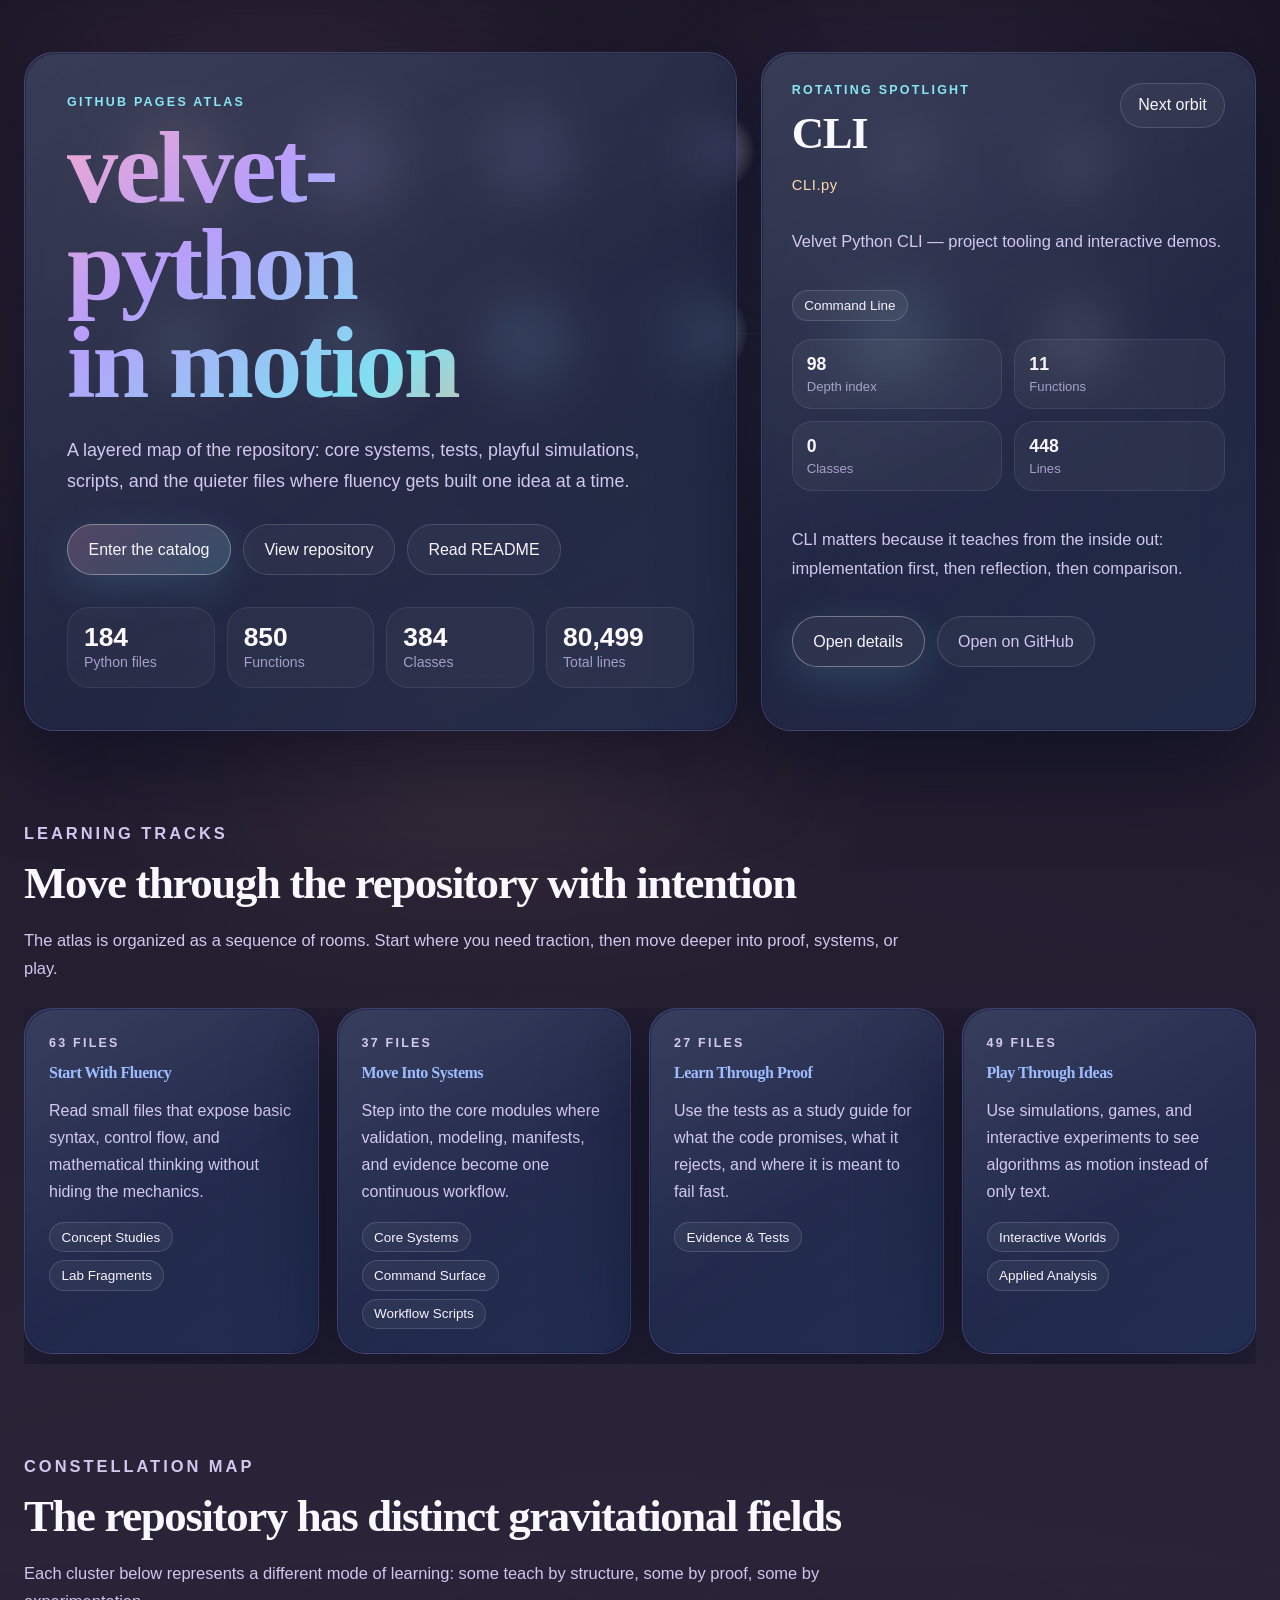
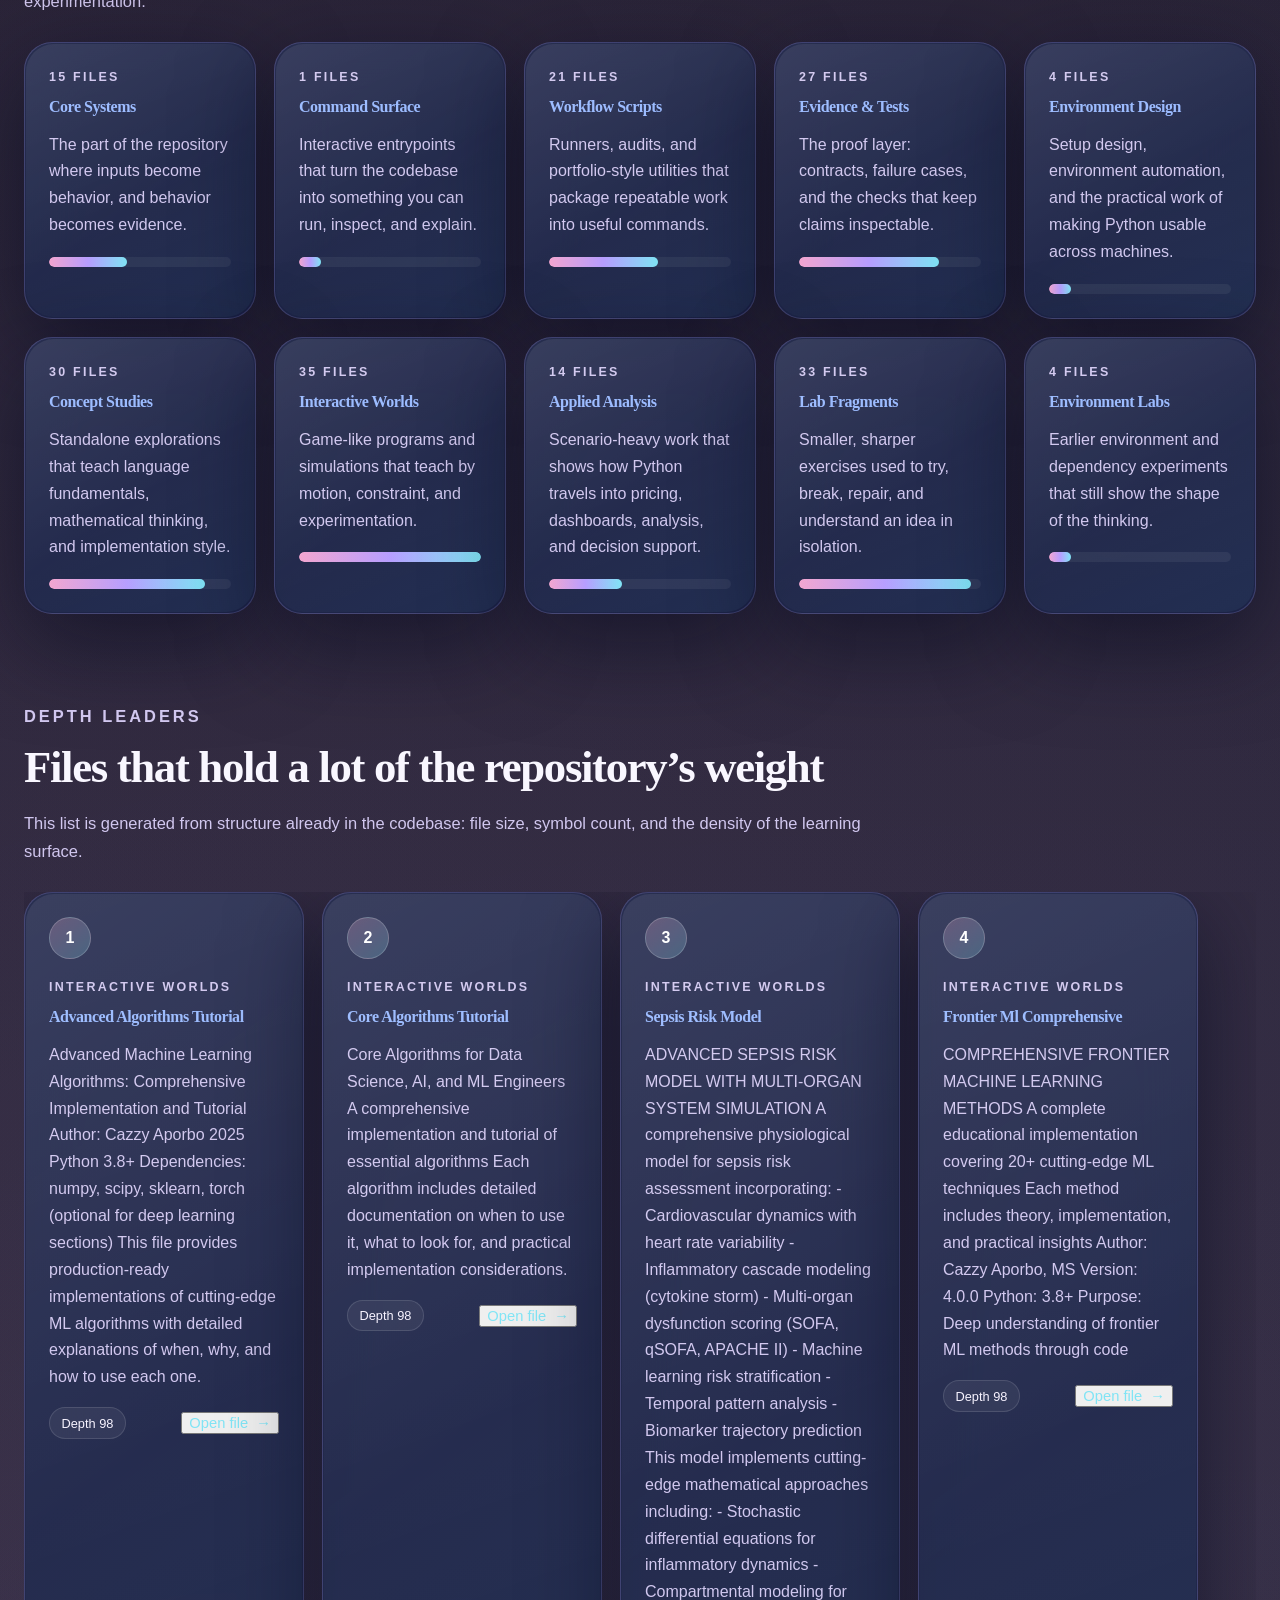
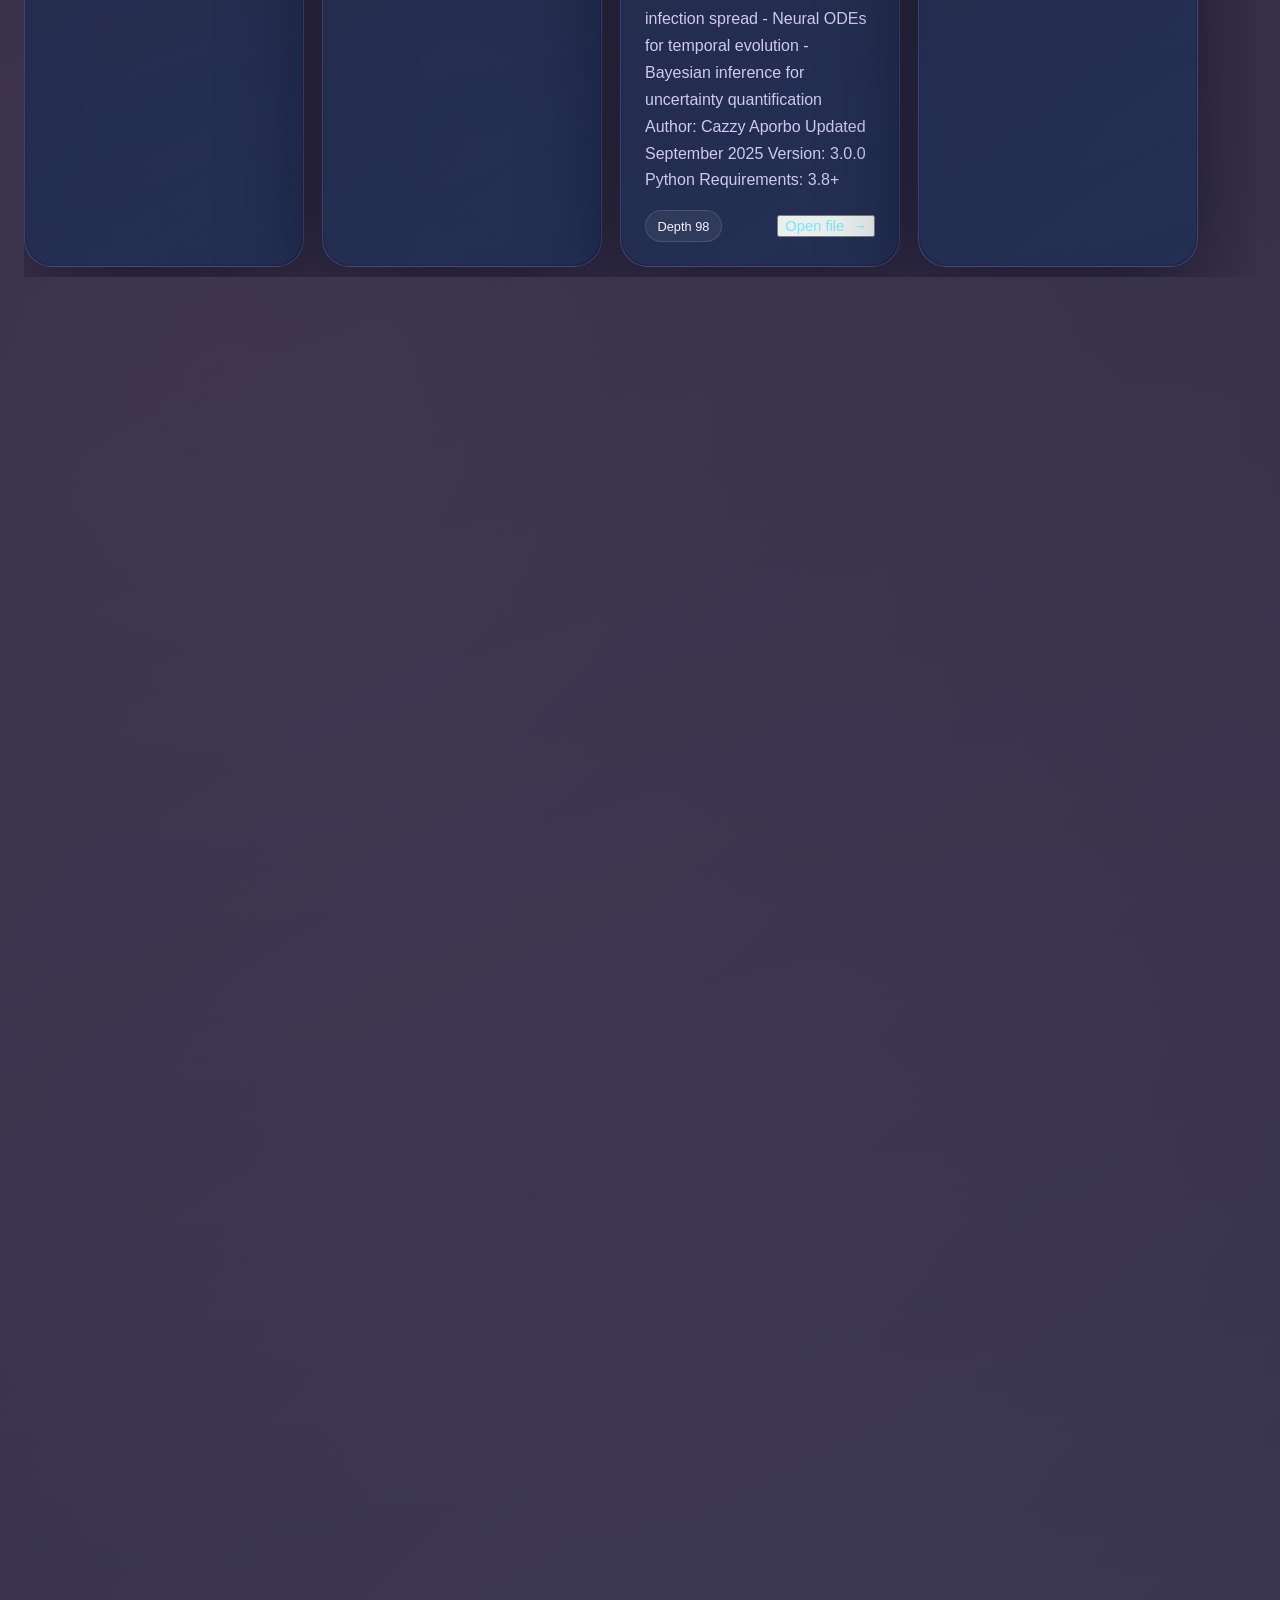
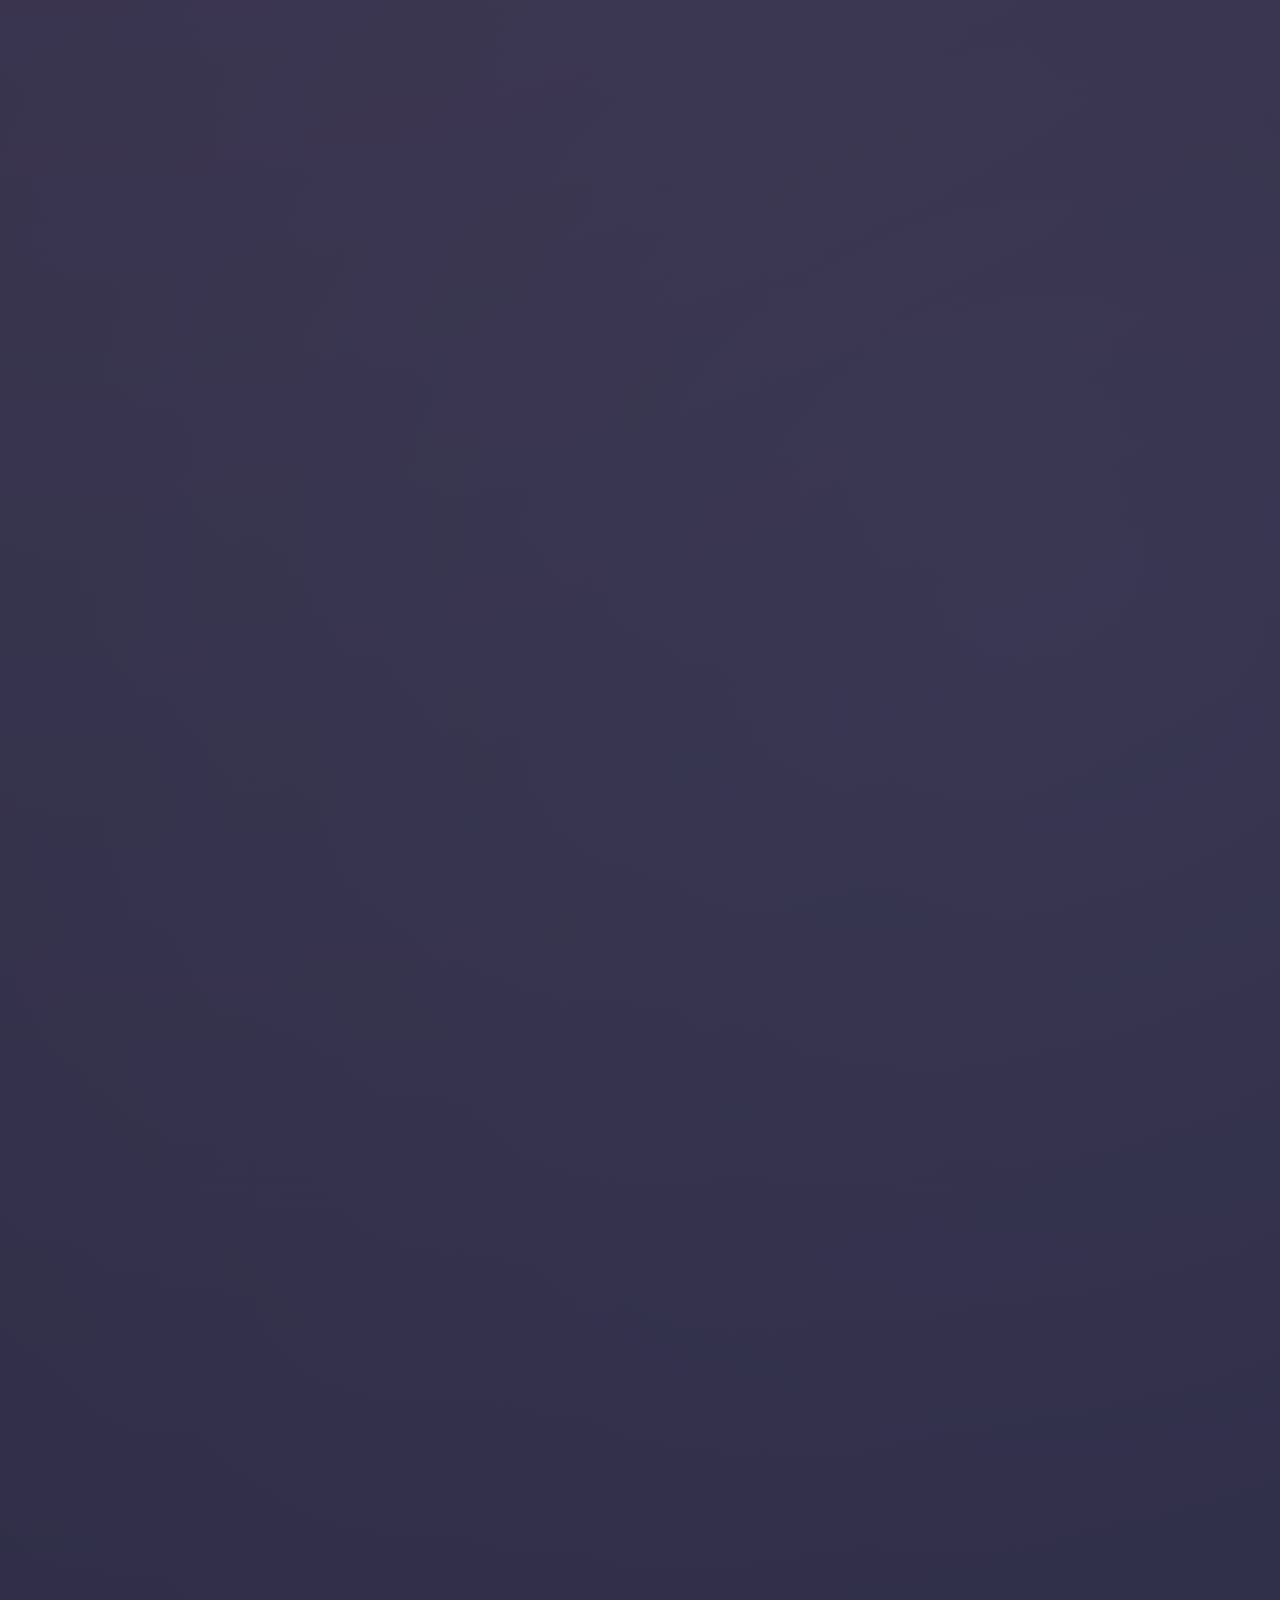
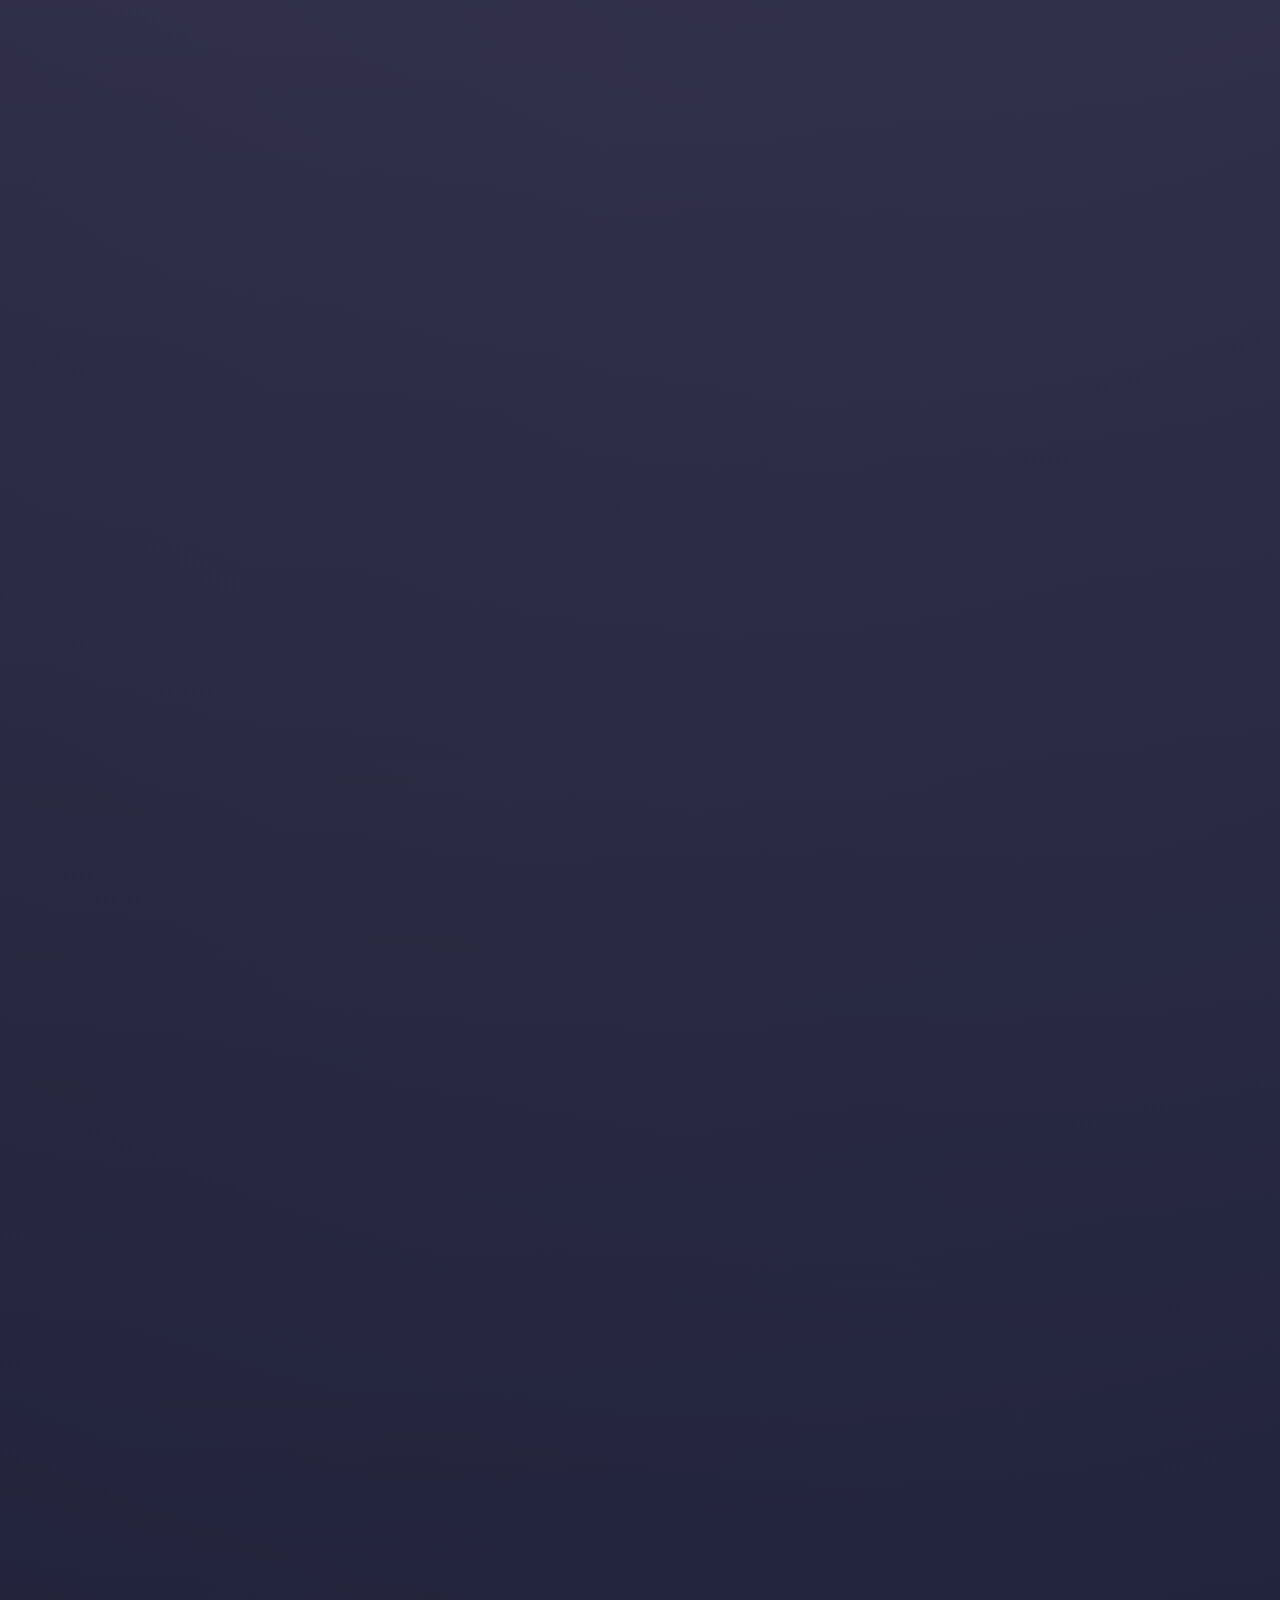
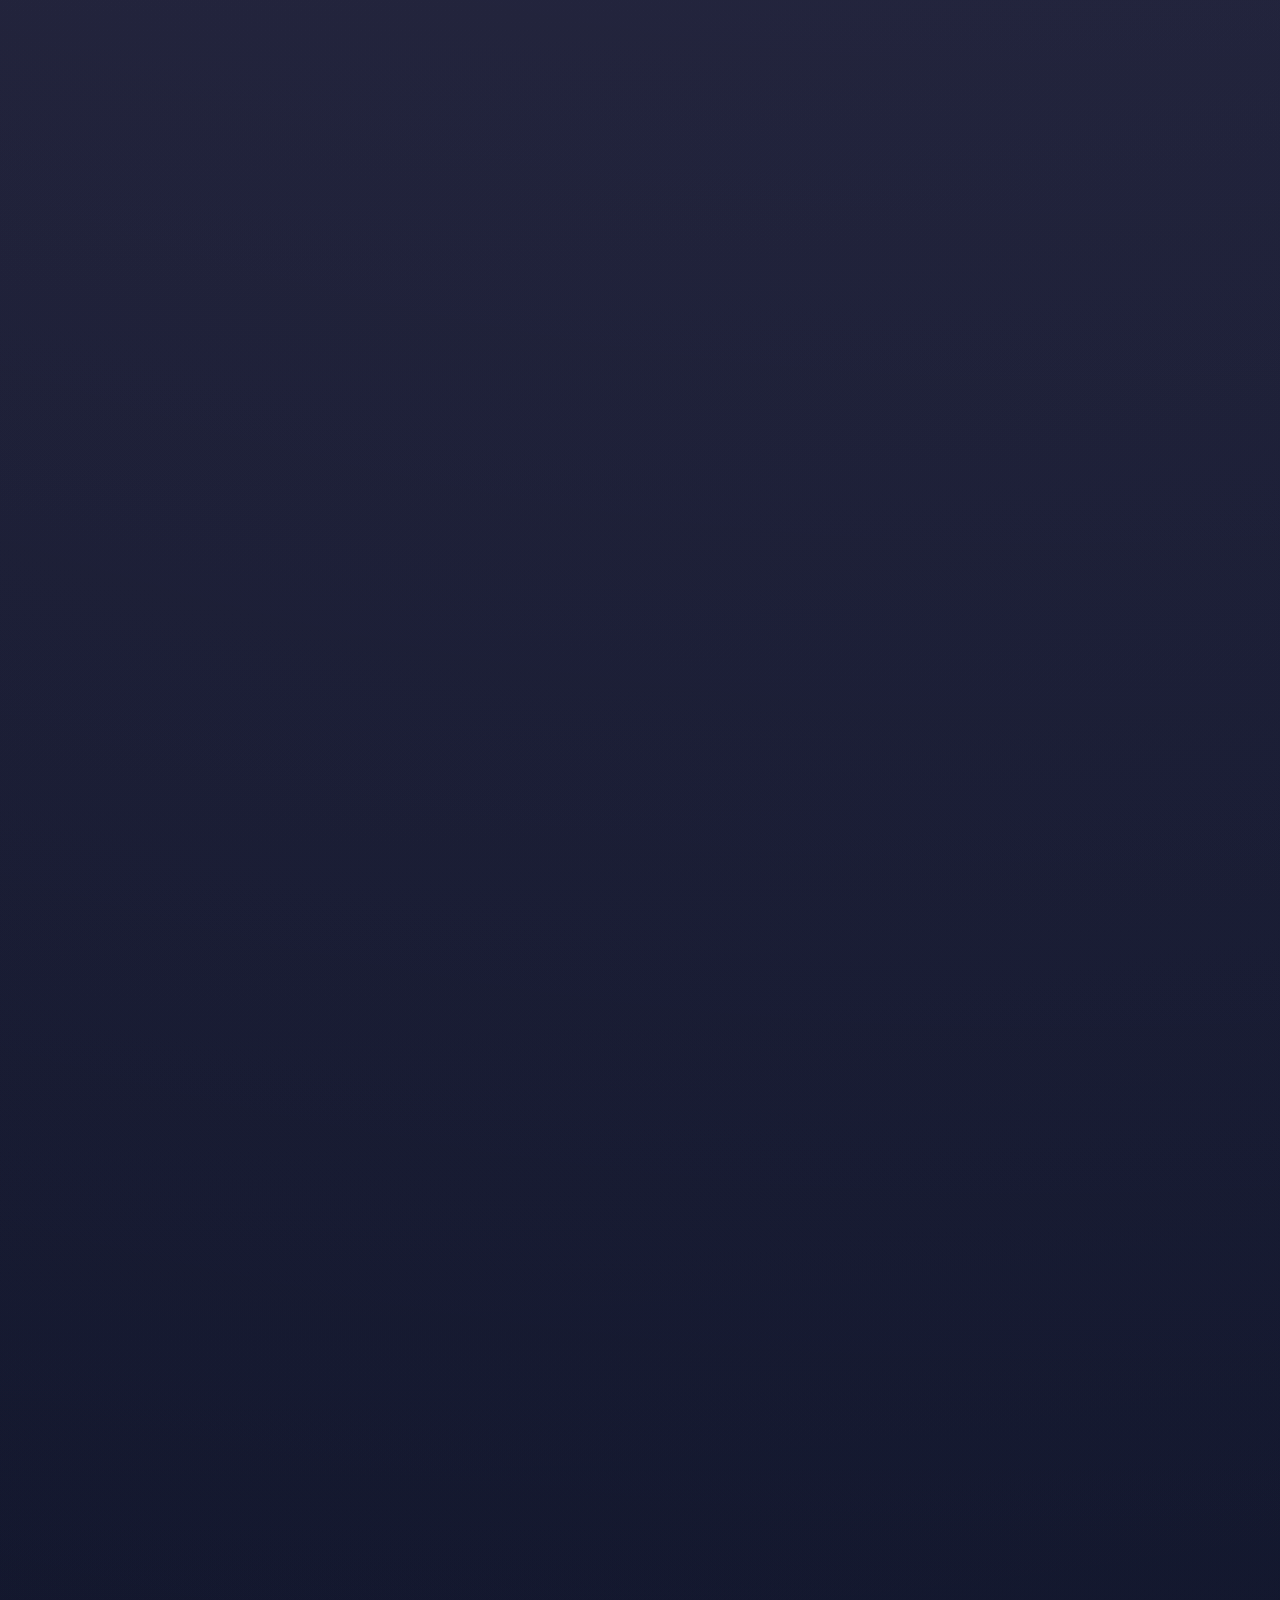
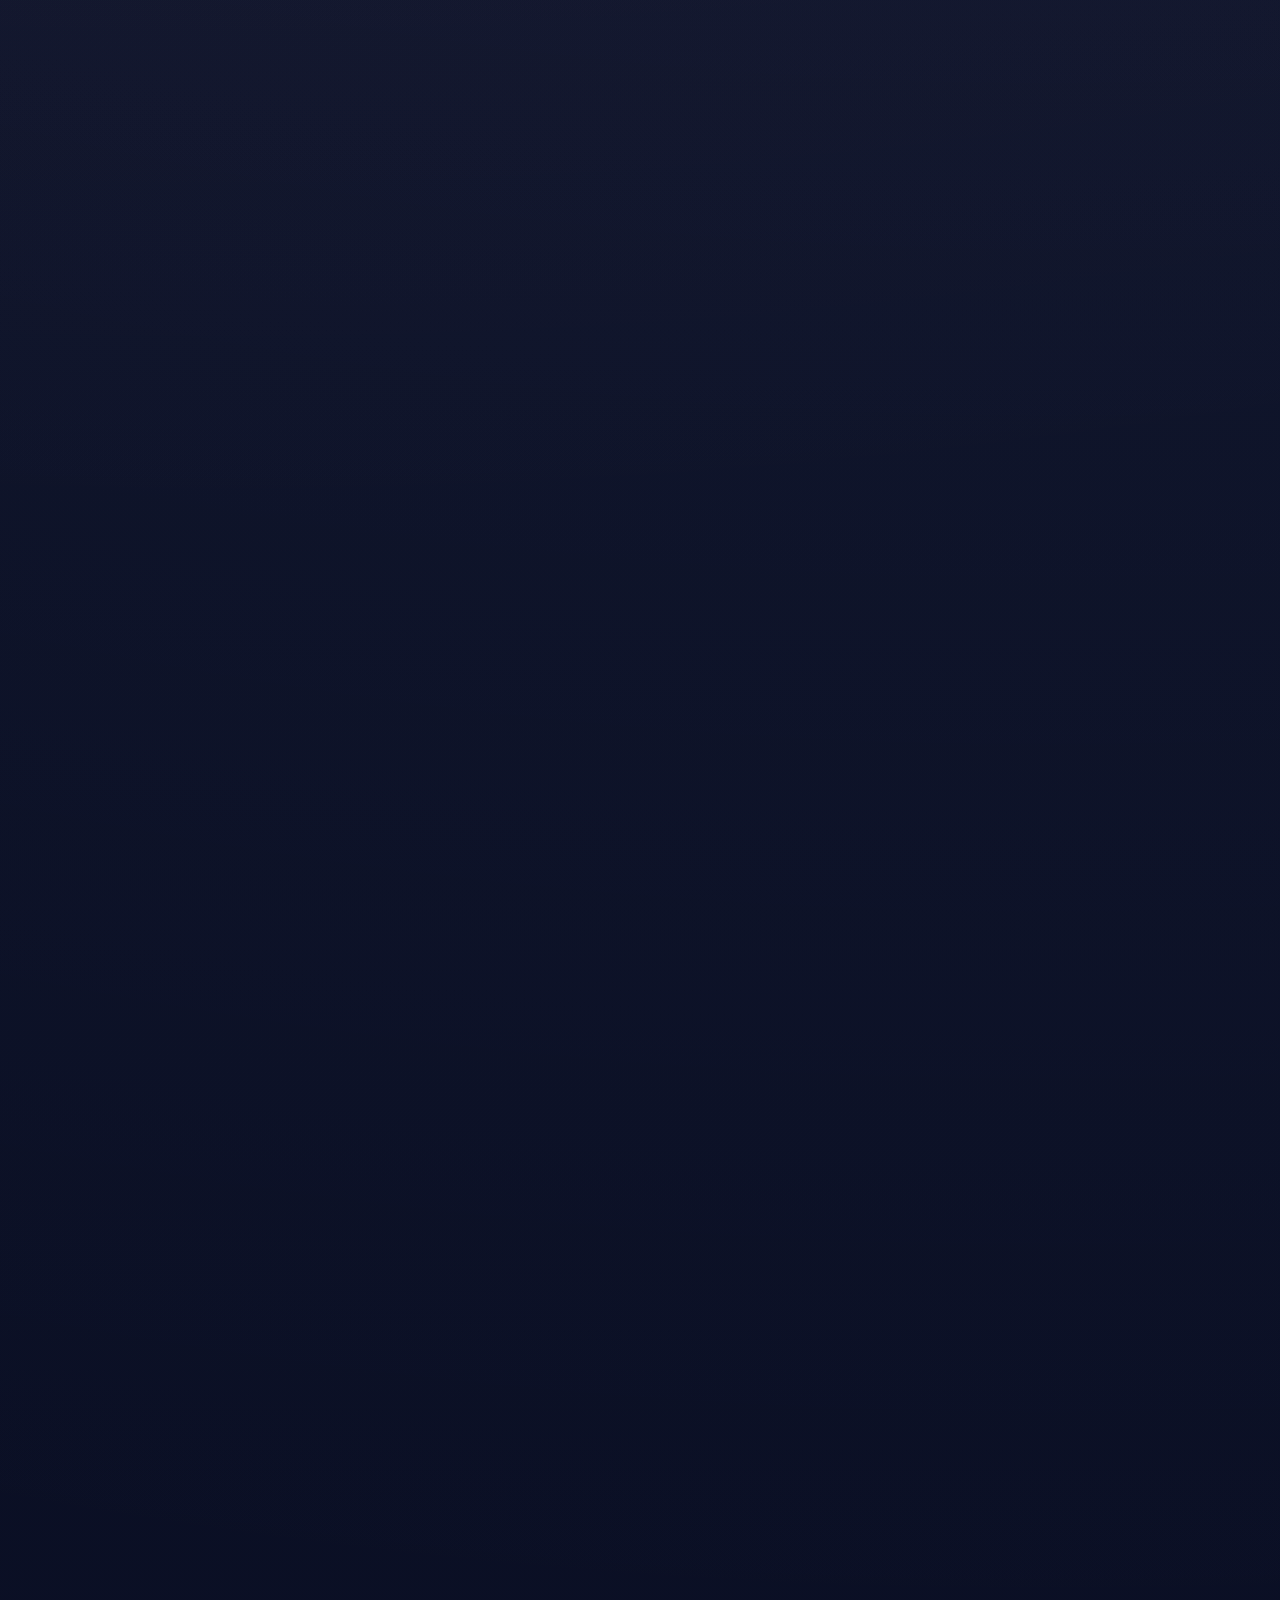
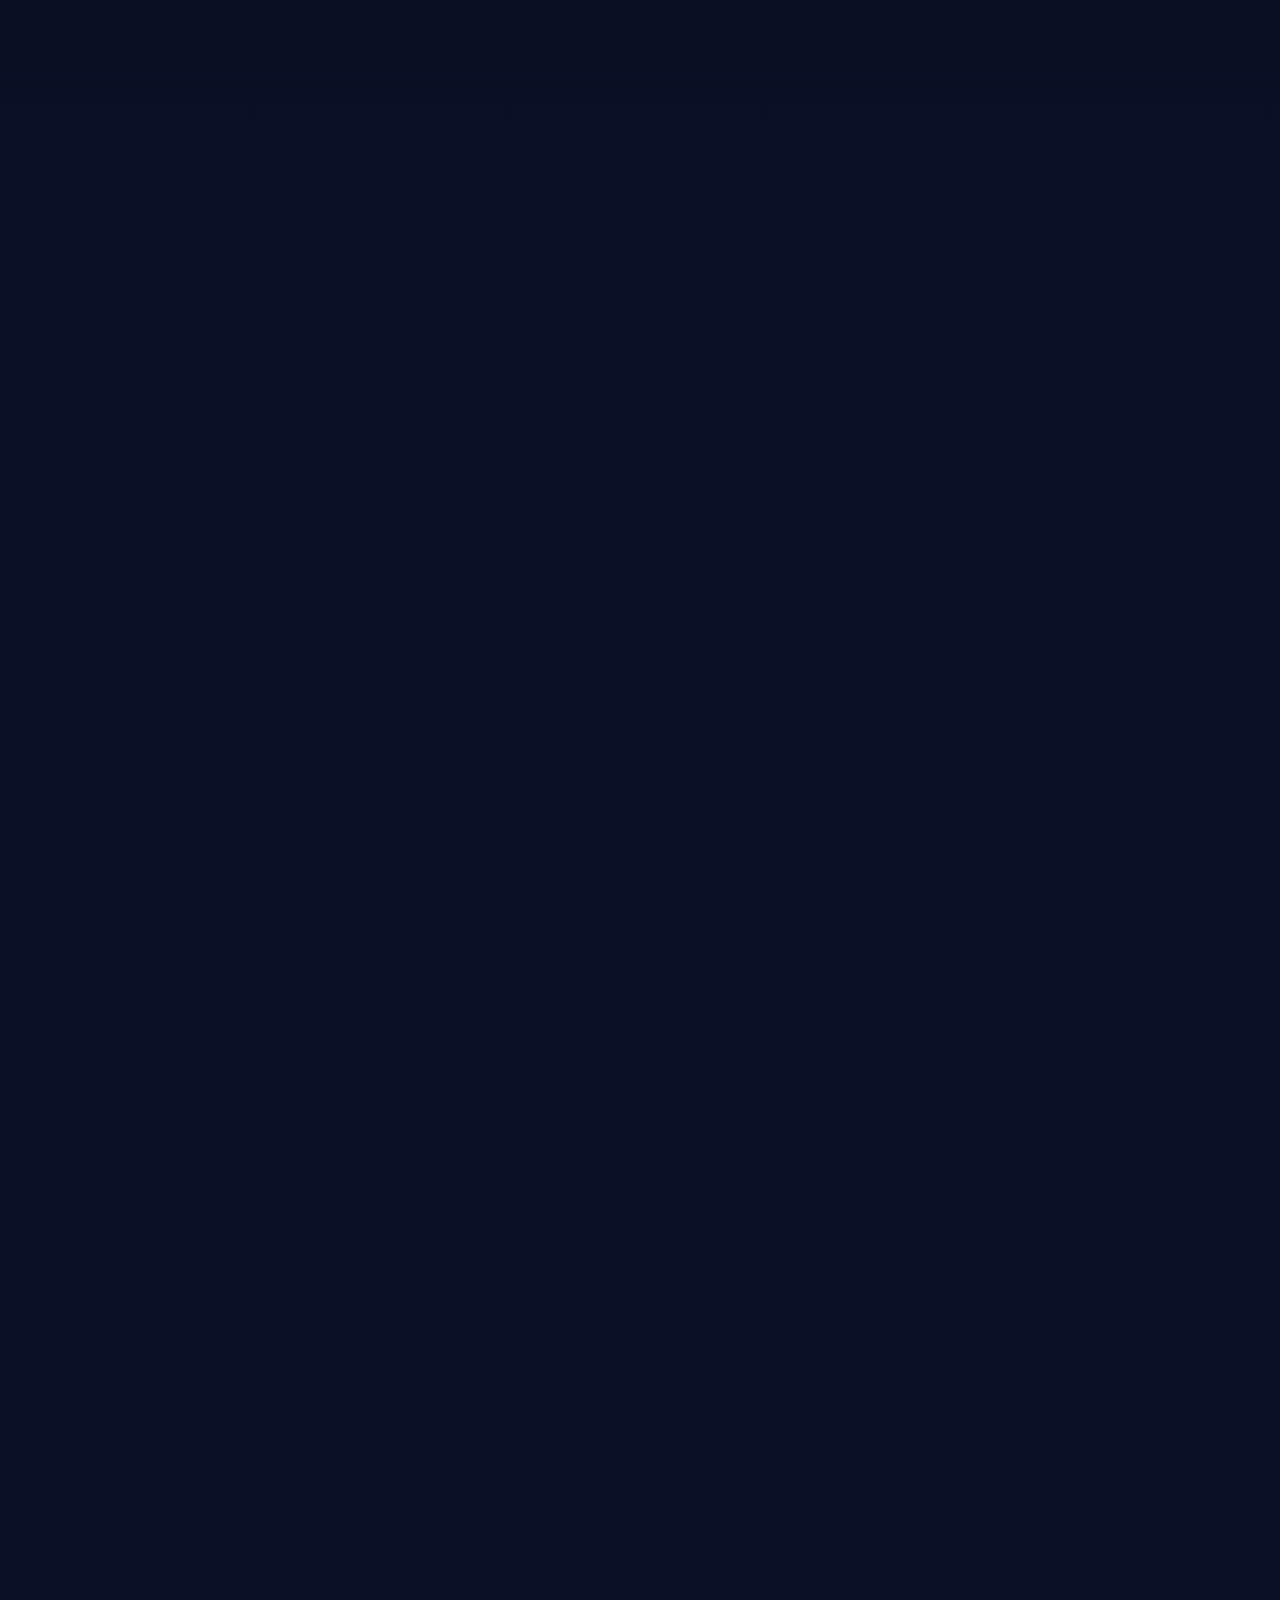
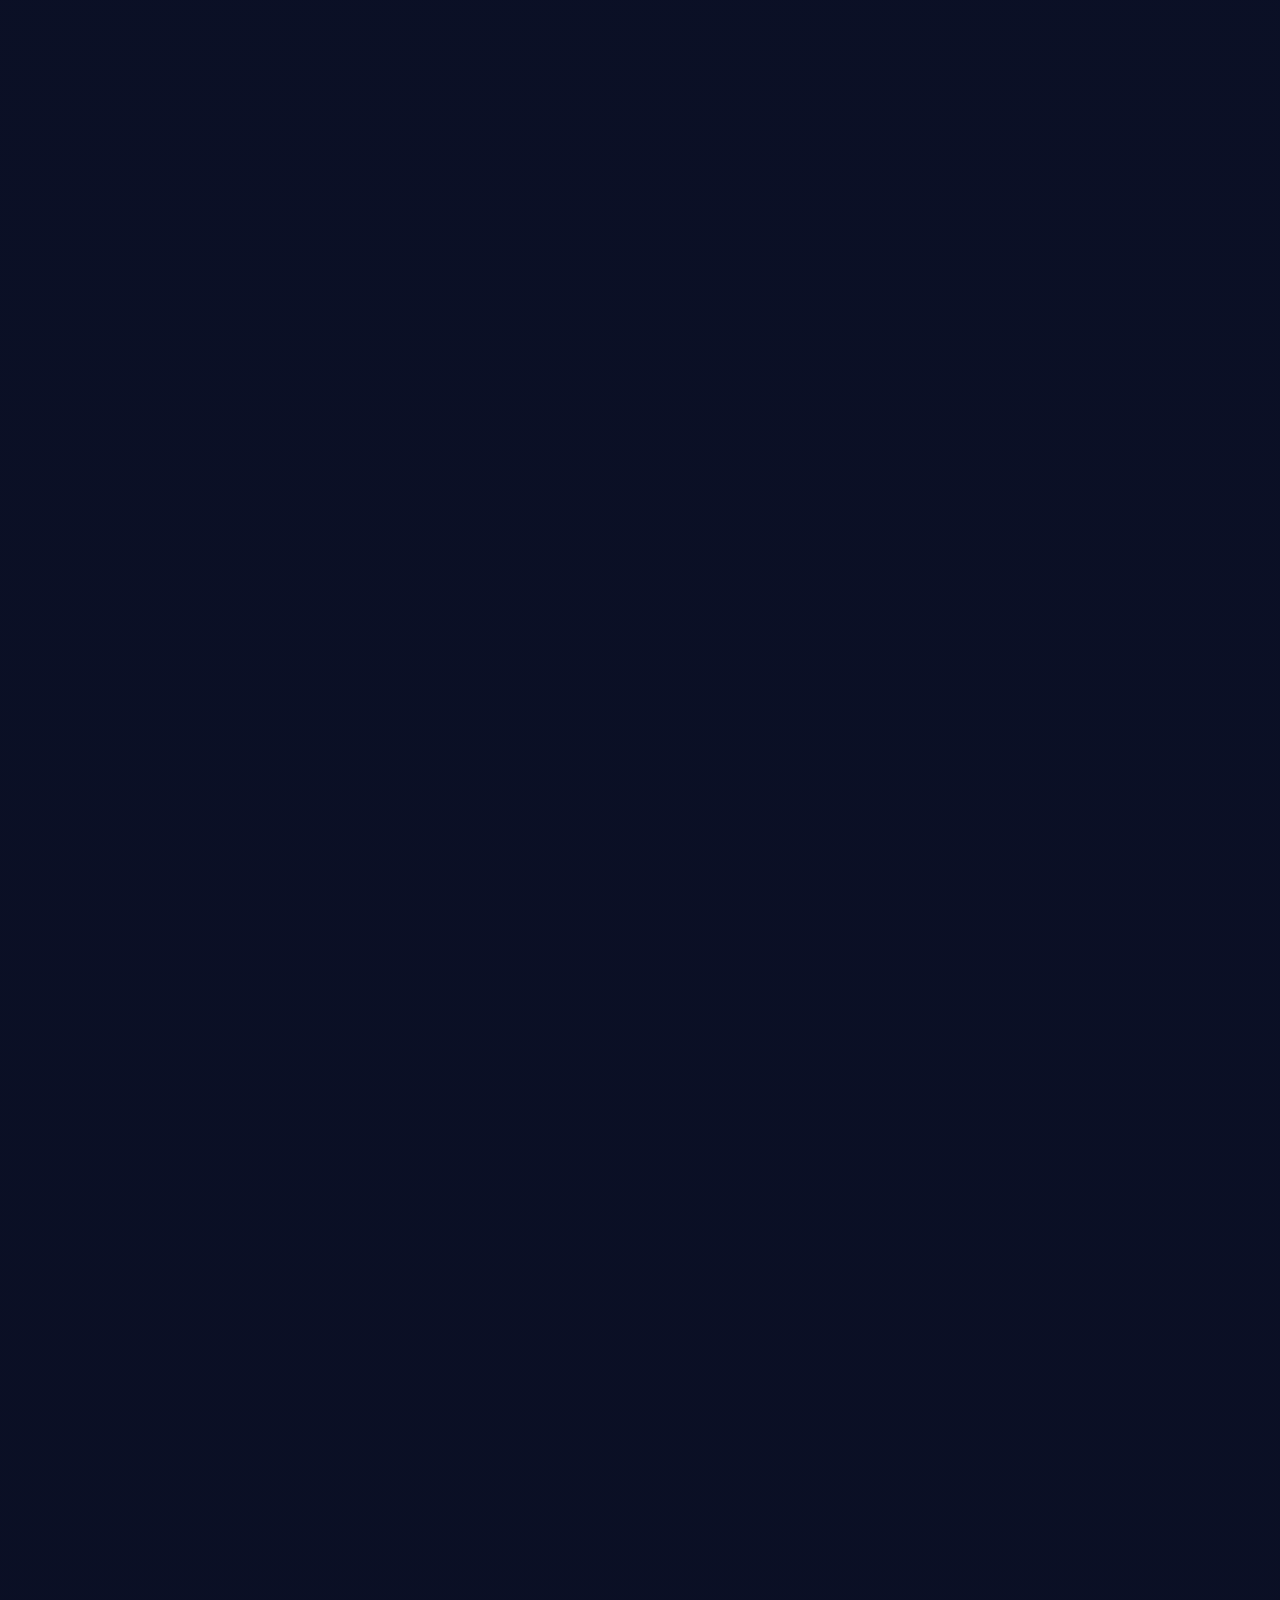
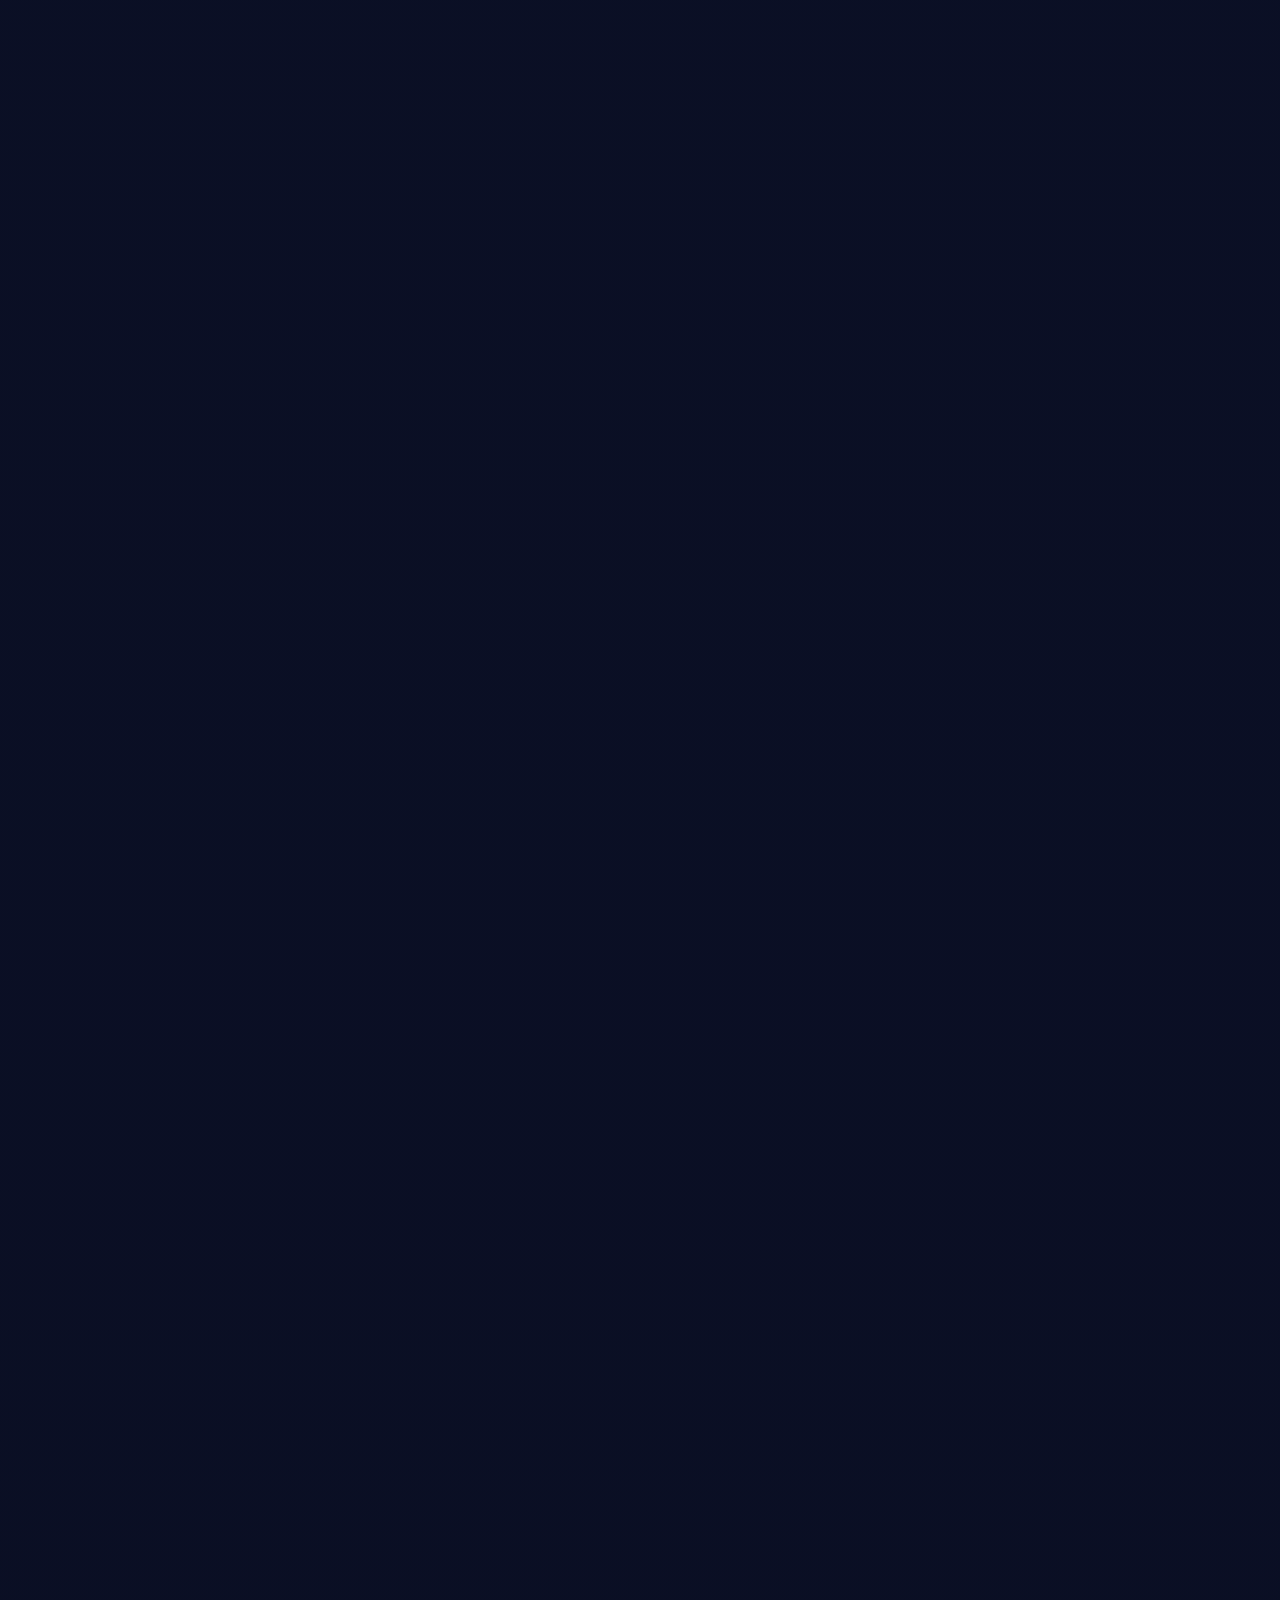
==== docs/index.html @ 9430ff6a "Add GitHub Pages atlas and strengthen experiment evidence" ====
<!DOCTYPE html>
<html lang="en">
  <head>
    <meta charset="UTF-8" />
    <meta name="viewport" content="width=device-width, initial-scale=1.0" />
    <meta
      name="description"
      content="velvet-python atlas: an interactive catalog of Python modules, experiments, tests, and learning pathways."
    />
    <title>velvet-python atlas</title>
    <link rel="stylesheet" href="./styles.css" />
  </head>
  <body>
    <canvas id="depth-field" aria-hidden="true"></canvas>
    <div class="aurora aurora-a" aria-hidden="true"></div>
    <div class="aurora aurora-b" aria-hidden="true"></div>
    <div class="grain" aria-hidden="true"></div>

    <div class="page-shell">
      <header class="hero" data-reveal>
        <div class="hero-copy glass-panel">
          <p class="eyebrow">GitHub Pages atlas</p>
          <h1>velvet-python in motion</h1>
          <p class="hero-text">
            A layered map of the repository: core systems, tests, playful
            simulations, scripts, and the quieter files where fluency gets
            built one idea at a time.
          </p>
          <div class="hero-actions">
            <a class="action-button primary" href="#catalog">Enter the catalog</a>
            <a class="action-button" href="https://github.com/Cazzy-Aporbo/velvet-python">View repository</a>
            <a class="action-button" href="https://github.com/Cazzy-Aporbo/velvet-python/blob/main/README.md">Read README</a>
          </div>
          <div class="metric-row" id="hero-stats"></div>
        </div>

        <aside class="hero-spotlight glass-panel" data-depth="strong">
          <div class="spotlight-header">
            <div>
              <p class="eyebrow">Rotating spotlight</p>
              <h2 id="spotlight-title">Loading the atlas</h2>
            </div>
            <button class="icon-button" id="next-featured" type="button">
              Next orbit
            </button>
          </div>
          <p class="spotlight-path" id="spotlight-path"></p>
          <p class="spotlight-summary" id="spotlight-summary"></p>
          <div class="tag-row" id="spotlight-tags"></div>
          <div class="spotlight-grid" id="spotlight-stats"></div>
          <p class="spotlight-note" id="spotlight-why"></p>
          <div class="spotlight-actions">
            <button class="action-button primary outline" id="open-spotlight" type="button">
              Open details
            </button>
            <a class="action-button subtle" id="spotlight-link" href="#">Open on GitHub</a>
          </div>
        </aside>
      </header>

      <main>
        <section class="story-section" data-reveal>
          <div class="section-heading">
            <p class="eyebrow">Learning tracks</p>
            <h2>Move through the repository with intention</h2>
            <p>
              The atlas is organized as a sequence of rooms. Start where you
              need traction, then move deeper into proof, systems, or play.
            </p>
          </div>
          <div class="track-rail" id="track-rail"></div>
        </section>

        <section class="story-section" data-reveal>
          <div class="section-heading">
            <p class="eyebrow">Constellation map</p>
            <h2>The repository has distinct gravitational fields</h2>
            <p>
              Each cluster below represents a different mode of learning: some
              teach by structure, some by proof, some by experimentation.
            </p>
          </div>
          <div class="cluster-grid" id="cluster-grid"></div>
        </section>

        <section class="story-section" data-reveal>
          <div class="section-heading">
            <p class="eyebrow">Depth leaders</p>
            <h2>Files that hold a lot of the repository’s weight</h2>
            <p>
              This list is generated from structure already in the codebase:
              file size, symbol count, and the density of the learning surface.
            </p>
          </div>
          <div class="depth-rail" id="depth-rail"></div>
        </section>

        <section class="story-section" id="catalog" data-reveal>
          <div class="section-heading">
            <p class="eyebrow">File atlas</p>
            <h2>Browse every Python file</h2>
            <p>
              Search by idea, filter by category, and open any file to see what
              it teaches, why it matters, and where it lives in the wider
              repository.
            </p>
          </div>

          <div class="controls glass-panel">
            <label class="search-shell" for="catalog-search">
              <span>Search the atlas</span>
              <input
                id="catalog-search"
                type="search"
                placeholder="Try pipeline, regression, recursion, test, environment..."
              />
            </label>

            <div class="filter-bar" id="filter-bar"></div>

            <div class="sort-row">
              <label for="sort-select">Sort by</label>
              <select id="sort-select">
                <option value="depth">Depth</option>
                <option value="name">Name</option>
                <option value="category">Category</option>
              </select>
              <button class="icon-button" id="surprise-button" type="button">
                Shift the view
              </button>
            </div>
          </div>

          <div class="catalog-meta" id="catalog-meta"></div>
          <div class="catalog-grid" id="catalog-grid"></div>
        </section>
      </main>

      <footer class="page-footer glass-panel" data-reveal>
        <div>
          <p class="eyebrow">Built from the repository itself</p>
          <h2>Nothing here is hand-waved.</h2>
          <p>
            The catalog is generated from the Python files in the repo, then
            rendered here as a learning surface. The visual layer is meant to
            make the structure easier to enter, not separate from the code.
          </p>
        </div>
        <div class="footer-meta">
          <p id="generated-at"></p>
          <p>Rebuild with <code>python scripts/build_pages_catalog.py</code></p>
        </div>
      </footer>
    </div>

    <aside class="detail-drawer" id="detail-drawer" aria-hidden="true">
      <div class="drawer-backdrop" id="drawer-backdrop"></div>
      <div class="drawer-panel glass-panel" role="dialog" aria-modal="true" aria-labelledby="drawer-title">
        <button class="drawer-close" id="drawer-close" type="button">Close</button>
        <p class="eyebrow" id="drawer-category"></p>
        <h2 id="drawer-title"></h2>
        <p class="drawer-path" id="drawer-path"></p>
        <p class="drawer-summary" id="drawer-summary"></p>
        <div class="tag-row" id="drawer-tags"></div>
        <div class="drawer-stat-grid" id="drawer-stats"></div>
        <div class="drawer-copy">
          <div>
            <h3>Why this matters</h3>
            <p id="drawer-why"></p>
          </div>
          <div>
            <h3>How to enter it</h3>
            <p id="drawer-learning"></p>
          </div>
          <div>
            <h3>Best for</h3>
            <p id="drawer-best-for"></p>
          </div>
          <div>
            <h3>Visible anchors</h3>
            <ul id="drawer-anchors"></ul>
          </div>
        </div>
        <div class="drawer-actions">
          <a class="action-button primary" id="drawer-link" href="#">Open on GitHub</a>
        </div>
      </div>
    </aside>

    <script type="module" src="./app.js"></script>
  </body>
</html>
---- docs/styles.css ----
:root {
  --bg-void: #070816;
  --bg-deep: #0f1430;
  --bg-surface: rgba(17, 24, 57, 0.76);
  --bg-surface-strong: rgba(19, 28, 66, 0.88);
  --border-soft: rgba(182, 168, 255, 0.22);
  --border-bright: rgba(126, 212, 255, 0.46);
  --text-main: #f7f3ff;
  --text-muted: #d1c7ef;
  --text-soft: #a59ec9;
  --rose: #f3a5cf;
  --lavender: #b79cff;
  --periwinkle: #98b9ff;
  --cyan: #7fe4f5;
  --tangerine: #ffb287;
  --gold: #ffd8aa;
  --shadow: 0 28px 90px rgba(4, 8, 28, 0.55);
  --hero-gradient: linear-gradient(
    140deg,
    rgba(243, 165, 207, 0.98),
    rgba(183, 156, 255, 0.98) 32%,
    rgba(127, 228, 245, 0.98) 72%,
    rgba(255, 178, 135, 0.98)
  );
  --heading-font: "Iowan Old Style", "Palatino Linotype", "Book Antiqua", "Times New Roman", serif;
  --body-font: "Avenir Next", "Segoe UI", "Helvetica Neue", sans-serif;
}

* {
  box-sizing: border-box;
}

html {
  scroll-behavior: smooth;
  scrollbar-color: rgba(183, 156, 255, 0.8) rgba(18, 24, 56, 0.65);
}

body {
  margin: 0;
  min-height: 100vh;
  overflow-x: hidden;
  font-family: var(--body-font);
  color: var(--text-main);
  background:
    radial-gradient(circle at 18% 12%, rgba(243, 165, 207, 0.18), transparent 25%),
    radial-gradient(circle at 82% 18%, rgba(152, 185, 255, 0.16), transparent 24%),
    radial-gradient(circle at 65% 78%, rgba(127, 228, 245, 0.16), transparent 28%),
    linear-gradient(180deg, #050714, #0b1026 40%, #080b1e 100%);
}

body::-webkit-scrollbar {
  width: 14px;
}

body::-webkit-scrollbar-track {
  background: rgba(10, 13, 34, 0.72);
}

body::-webkit-scrollbar-thumb {
  background: linear-gradient(180deg, var(--rose), var(--lavender), var(--cyan));
  border-radius: 999px;
  border: 3px solid rgba(8, 11, 30, 0.94);
}

#depth-field,
.aurora,
.grain {
  position: fixed;
  inset: 0;
  pointer-events: none;
}

#depth-field {
  z-index: 0;
}

.aurora {
  z-index: 0;
  filter: blur(48px);
  opacity: 0.56;
  mix-blend-mode: screen;
}

.aurora-a {
  background:
    radial-gradient(circle at 22% 24%, rgba(243, 165, 207, 0.28), transparent 34%),
    radial-gradient(circle at 70% 44%, rgba(127, 228, 245, 0.18), transparent 28%);
  animation: auroraFloatA 18s ease-in-out infinite;
}

.aurora-b {
  background:
    radial-gradient(circle at 72% 18%, rgba(183, 156, 255, 0.22), transparent 28%),
    radial-gradient(circle at 38% 82%, rgba(255, 178, 135, 0.16), transparent 32%);
  animation: auroraFloatB 22s ease-in-out infinite;
}

.grain {
  z-index: 1;
  opacity: 0.12;
  background-image:
    linear-gradient(transparent 96%, rgba(255, 255, 255, 0.04) 100%),
    linear-gradient(90deg, transparent 96%, rgba(255, 255, 255, 0.03) 100%);
  background-size: 3px 3px, 3px 3px;
}

.page-shell {
  position: relative;
  z-index: 2;
  width: min(1400px, calc(100% - 48px));
  margin: 0 auto;
  padding: 32px 0 72px;
}

.glass-panel {
  background:
    linear-gradient(160deg, rgba(255, 255, 255, 0.08), rgba(255, 255, 255, 0.03)),
    var(--bg-surface);
  border: 1px solid var(--border-soft);
  box-shadow: var(--shadow);
  backdrop-filter: blur(28px) saturate(1.1);
  -webkit-backdrop-filter: blur(28px) saturate(1.1);
}

.hero {
  display: grid;
  grid-template-columns: 1.18fr 0.82fr;
  gap: 24px;
  align-items: stretch;
  min-height: 76vh;
  padding-top: 20px;
}

.hero-copy,
.hero-spotlight,
.page-footer,
.controls {
  border-radius: 30px;
}

.hero-copy {
  position: relative;
  overflow: hidden;
  padding: 42px;
}

.hero-copy::before,
.hero-spotlight::before,
.track-card::before,
.cluster-card::before,
.depth-card::before,
.catalog-card::before,
.drawer-panel::before,
.page-footer::before {
  content: "";
  position: absolute;
  inset: 1px;
  border-radius: inherit;
  background: linear-gradient(
    145deg,
    rgba(255, 255, 255, 0.11),
    rgba(255, 255, 255, 0.02) 55%,
    rgba(127, 228, 245, 0.08)
  );
  opacity: 0.75;
  pointer-events: none;
}

.eyebrow {
  margin: 0 0 10px;
  font-size: 0.78rem;
  font-weight: 700;
  letter-spacing: 0.18em;
  text-transform: uppercase;
  color: var(--cyan);
}

h1,
h2,
h3 {
  font-family: var(--heading-font);
  letter-spacing: -0.03em;
  margin: 0;
}

h1 {
  max-width: 10ch;
  font-size: clamp(3.6rem, 8vw, 6.4rem);
  line-height: 0.95;
  background: var(--hero-gradient);
  -webkit-background-clip: text;
  background-clip: text;
  color: transparent;
  text-wrap: balance;
}

h2 {
  font-size: clamp(1.8rem, 3.5vw, 3.2rem);
  color: #f9f7ff;
}

h3 {
  font-size: 1rem;
  color: var(--periwinkle);
  margin-bottom: 8px;
}

.hero-text,
.section-heading p,
.spotlight-summary,
.spotlight-note,
.drawer-summary,
.drawer-copy p,
.page-footer p {
  color: var(--text-muted);
  line-height: 1.72;
  font-size: 1.03rem;
}

.hero-text {
  max-width: 42rem;
  margin: 24px 0 28px;
  font-size: 1.12rem;
}

.hero-actions,
.spotlight-actions,
.drawer-actions {
  display: flex;
  gap: 12px;
  flex-wrap: wrap;
}

.action-button,
.icon-button,
.filter-button,
select,
input {
  font: inherit;
}

.action-button,
.icon-button,
.filter-button {
  position: relative;
  z-index: 1;
  border-radius: 999px;
  border: 1px solid rgba(255, 255, 255, 0.14);
  color: var(--text-main);
  text-decoration: none;
  background: rgba(255, 255, 255, 0.04);
  transition: transform 180ms ease, border-color 180ms ease, box-shadow 180ms ease, background 180ms ease;
}

.action-button {
  padding: 0.95rem 1.28rem;
}

.action-button.primary,
.icon-button:hover,
.filter-button.active {
  background: linear-gradient(140deg, rgba(243, 165, 207, 0.22), rgba(127, 228, 245, 0.2));
  border-color: rgba(255, 255, 255, 0.34);
  box-shadow: 0 12px 40px rgba(127, 228, 245, 0.15);
}

.action-button.primary.outline {
  background: rgba(255, 255, 255, 0.06);
}

.action-button.subtle {
  color: var(--text-muted);
}

.icon-button {
  padding: 0.78rem 1.08rem;
  cursor: pointer;
}

.action-button:hover,
.icon-button:hover,
.filter-button:hover,
.catalog-card:hover,
.track-card:hover,
.cluster-card:hover,
.depth-card:hover {
  transform: translateY(-4px);
}

.metric-row {
  display: grid;
  grid-template-columns: repeat(4, minmax(0, 1fr));
  gap: 12px;
  margin-top: 32px;
}

.metric-chip {
  position: relative;
  padding: 14px 16px 16px;
  border-radius: 22px;
  background: rgba(255, 255, 255, 0.035);
  border: 1px solid rgba(255, 255, 255, 0.08);
  overflow: hidden;
}

.metric-chip strong {
  display: block;
  font-size: 1.65rem;
  color: #fefaff;
}

.metric-chip span {
  color: var(--text-soft);
  font-size: 0.88rem;
}

.hero-spotlight {
  position: relative;
  overflow: hidden;
  display: flex;
  flex-direction: column;
  gap: 18px;
  padding: 30px;
  transform-style: preserve-3d;
}

.spotlight-header {
  display: flex;
  justify-content: space-between;
  gap: 16px;
  align-items: start;
}

.spotlight-path,
.drawer-path {
  margin: 0;
  color: var(--gold);
  font-size: 0.92rem;
  letter-spacing: 0.04em;
  word-break: break-word;
}

.tag-row {
  display: flex;
  gap: 8px;
  flex-wrap: wrap;
}

.tag-row span {
  display: inline-flex;
  align-items: center;
  padding: 0.42rem 0.72rem;
  border-radius: 999px;
  border: 1px solid rgba(255, 255, 255, 0.14);
  background: rgba(255, 255, 255, 0.05);
  color: var(--text-main);
  font-size: 0.84rem;
}

.spotlight-grid,
.drawer-stat-grid {
  display: grid;
  grid-template-columns: repeat(2, minmax(0, 1fr));
  gap: 12px;
}

.stat-box {
  padding: 14px;
  border-radius: 20px;
  background: rgba(255, 255, 255, 0.045);
  border: 1px solid rgba(255, 255, 255, 0.08);
}

.stat-box strong {
  display: block;
  font-size: 1.1rem;
  color: #fcf7ff;
}

.stat-box span {
  display: block;
  margin-top: 4px;
  color: var(--text-soft);
  font-size: 0.82rem;
}

.story-section {
  margin-top: 88px;
}

.section-heading {
  max-width: 56rem;
  margin-bottom: 26px;
}

.track-rail,
.depth-rail {
  display: grid;
  grid-auto-flow: column;
  grid-auto-columns: minmax(280px, 360px);
  gap: 18px;
  overflow-x: auto;
  padding-bottom: 10px;
  scroll-snap-type: x proximity;
}

.track-rail::-webkit-scrollbar,
.depth-rail::-webkit-scrollbar {
  height: 10px;
}

.track-rail::-webkit-scrollbar-thumb,
.depth-rail::-webkit-scrollbar-thumb {
  background: linear-gradient(90deg, rgba(243, 165, 207, 0.7), rgba(127, 228, 245, 0.72));
  border-radius: 999px;
}

.track-card,
.cluster-card,
.depth-card,
.catalog-card,
.drawer-panel {
  position: relative;
  overflow: hidden;
  border-radius: 28px;
  background:
    linear-gradient(160deg, rgba(255, 255, 255, 0.08), rgba(255, 255, 255, 0.03)),
    var(--bg-surface-strong);
  border: 1px solid var(--border-soft);
  box-shadow: var(--shadow);
}

.track-card,
.cluster-card,
.depth-card,
.catalog-card {
  padding: 24px;
}

.track-card,
.depth-card {
  scroll-snap-align: start;
}

.track-card p,
.cluster-card p,
.depth-card p,
.catalog-card p {
  color: var(--text-muted);
  line-height: 1.68;
}

.cluster-grid {
  display: grid;
  grid-template-columns: repeat(auto-fit, minmax(230px, 1fr));
  gap: 18px;
}

.cluster-bar {
  margin-top: 18px;
  height: 10px;
  border-radius: 999px;
  background: rgba(255, 255, 255, 0.06);
  overflow: hidden;
}

.cluster-bar span {
  display: block;
  height: 100%;
  border-radius: inherit;
  background: linear-gradient(90deg, var(--rose), var(--lavender), var(--cyan));
}

.depth-rank {
  display: inline-flex;
  align-items: center;
  justify-content: center;
  width: 42px;
  height: 42px;
  border-radius: 50%;
  margin-bottom: 18px;
  color: #fff;
  font-weight: 700;
  background: linear-gradient(140deg, rgba(243, 165, 207, 0.26), rgba(127, 228, 245, 0.24));
  border: 1px solid rgba(255, 255, 255, 0.2);
}

.controls {
  display: grid;
  gap: 18px;
  padding: 22px;
}

.search-shell {
  display: grid;
  gap: 10px;
  color: var(--text-soft);
  font-size: 0.94rem;
}

.search-shell input,
select {
  width: 100%;
  border-radius: 18px;
  border: 1px solid rgba(255, 255, 255, 0.12);
  background: rgba(255, 255, 255, 0.05);
  color: var(--text-main);
  padding: 0.92rem 1rem;
  outline: none;
}

.search-shell input:focus,
select:focus {
  border-color: var(--border-bright);
  box-shadow: 0 0 0 3px rgba(127, 228, 245, 0.12);
}

.filter-bar {
  display: flex;
  flex-wrap: wrap;
  gap: 10px;
}

.filter-button {
  cursor: pointer;
  padding: 0.72rem 1rem;
}

.sort-row {
  display: grid;
  grid-template-columns: auto minmax(180px, 220px) auto;
  gap: 12px;
  align-items: center;
}

.catalog-meta {
  display: flex;
  justify-content: space-between;
  gap: 18px;
  align-items: center;
  margin: 18px 0 22px;
  color: var(--text-soft);
  font-size: 0.92rem;
}

.catalog-grid {
  display: grid;
  grid-template-columns: repeat(auto-fill, minmax(270px, 1fr));
  gap: 18px;
}

.catalog-card {
  min-height: 272px;
  cursor: pointer;
  transform-style: preserve-3d;
}

.catalog-card::after,
.depth-card::after,
.track-card::after,
.cluster-card::after {
  content: "";
  position: absolute;
  inset: auto -20% -35% 18%;
  height: 140px;
  background: radial-gradient(circle, rgba(183, 156, 255, 0.22), transparent 70%);
  filter: blur(18px);
  opacity: 0;
  transition: opacity 180ms ease;
  pointer-events: none;
}

.catalog-card:hover::after,
.depth-card:hover::after,
.track-card:hover::after,
.cluster-card:hover::after {
  opacity: 1;
}

.card-topline {
  display: flex;
  justify-content: space-between;
  gap: 12px;
  align-items: start;
  margin-bottom: 14px;
}

.card-path {
  color: var(--text-soft);
  font-size: 0.84rem;
  line-height: 1.4;
}

.depth-pill,
.difficulty-pill {
  display: inline-flex;
  align-items: center;
  justify-content: center;
  min-width: 72px;
  padding: 0.46rem 0.72rem;
  border-radius: 999px;
  color: var(--text-main);
  background: rgba(255, 255, 255, 0.06);
  border: 1px solid rgba(255, 255, 255, 0.12);
  font-size: 0.8rem;
}

.catalog-card h3,
.track-card h3,
.depth-card h3,
.cluster-card h3 {
  margin-bottom: 10px;
}

.card-footer {
  display: flex;
  justify-content: space-between;
  gap: 12px;
  align-items: center;
  margin-top: 16px;
}

.card-link {
  display: inline-flex;
  align-items: center;
  gap: 8px;
  color: var(--cyan);
  font-size: 0.92rem;
  text-decoration: none;
}

.card-link::after {
  content: "→";
}

.detail-drawer {
  position: fixed;
  inset: 0;
  z-index: 20;
  visibility: hidden;
  pointer-events: none;
}

.detail-drawer.is-open {
  visibility: visible;
  pointer-events: auto;
}

.drawer-backdrop {
  position: absolute;
  inset: 0;
  background: rgba(3, 6, 18, 0.66);
  backdrop-filter: blur(10px);
}

.drawer-panel {
  position: absolute;
  top: 24px;
  right: 24px;
  bottom: 24px;
  width: min(560px, calc(100vw - 32px));
  padding: 28px 28px 32px;
  overflow-y: auto;
}

.drawer-close {
  position: sticky;
  top: 0;
  margin-left: auto;
  display: inline-flex;
  padding: 0.72rem 0.95rem;
  border-radius: 999px;
  border: 1px solid rgba(255, 255, 255, 0.14);
  background: rgba(255, 255, 255, 0.05);
  color: var(--text-main);
  cursor: pointer;
}

.drawer-copy {
  display: grid;
  gap: 18px;
  margin-top: 20px;
}

.drawer-copy ul {
  margin: 0;
  padding-left: 1.1rem;
  color: var(--text-muted);
}

.page-footer {
  display: grid;
  grid-template-columns: 1fr auto;
  gap: 20px;
  padding: 28px 30px;
  margin-top: 88px;
}

.footer-meta {
  min-width: 260px;
  color: var(--text-soft);
  font-size: 0.92rem;
}

code {
  padding: 0.1rem 0.35rem;
  border-radius: 8px;
  background: rgba(255, 255, 255, 0.06);
  color: #f8dbff;
}

[data-reveal] {
  opacity: 0;
  transform: translateY(34px);
  transition: opacity 700ms ease, transform 700ms ease;
}

[data-reveal].is-visible {
  opacity: 1;
  transform: translateY(0);
}

@keyframes auroraFloatA {
  0%,
  100% {
    transform: translate3d(0, 0, 0) scale(1);
  }
  50% {
    transform: translate3d(4%, -2%, 0) scale(1.12);
  }
}

@keyframes auroraFloatB {
  0%,
  100% {
    transform: translate3d(0, 0, 0) scale(1);
  }
  50% {
    transform: translate3d(-4%, 3%, 0) scale(1.08);
  }
}

@media (max-width: 1100px) {
  .hero {
    grid-template-columns: 1fr;
    min-height: auto;
  }

  .metric-row {
    grid-template-columns: repeat(2, minmax(0, 1fr));
  }

  .page-footer {
    grid-template-columns: 1fr;
  }
}

@media (max-width: 760px) {
  .page-shell {
    width: min(100% - 24px, 1400px);
    padding-top: 18px;
  }

  .hero-copy,
  .hero-spotlight,
  .controls,
  .page-footer,
  .drawer-panel {
    border-radius: 24px;
  }

  .hero-copy,
  .hero-spotlight,
  .track-card,
  .cluster-card,
  .depth-card,
  .catalog-card,
  .page-footer {
    padding: 22px;
  }

  h1 {
    max-width: none;
    font-size: clamp(2.8rem, 16vw, 4.2rem);
  }

  .metric-row,
  .spotlight-grid,
  .drawer-stat-grid {
    grid-template-columns: 1fr;
  }

  .sort-row {
    grid-template-columns: 1fr;
  }

  .catalog-meta {
    flex-direction: column;
    align-items: start;
  }

  .drawer-panel {
    top: 12px;
    right: 12px;
    left: 12px;
    bottom: 12px;
    width: auto;
  }
}
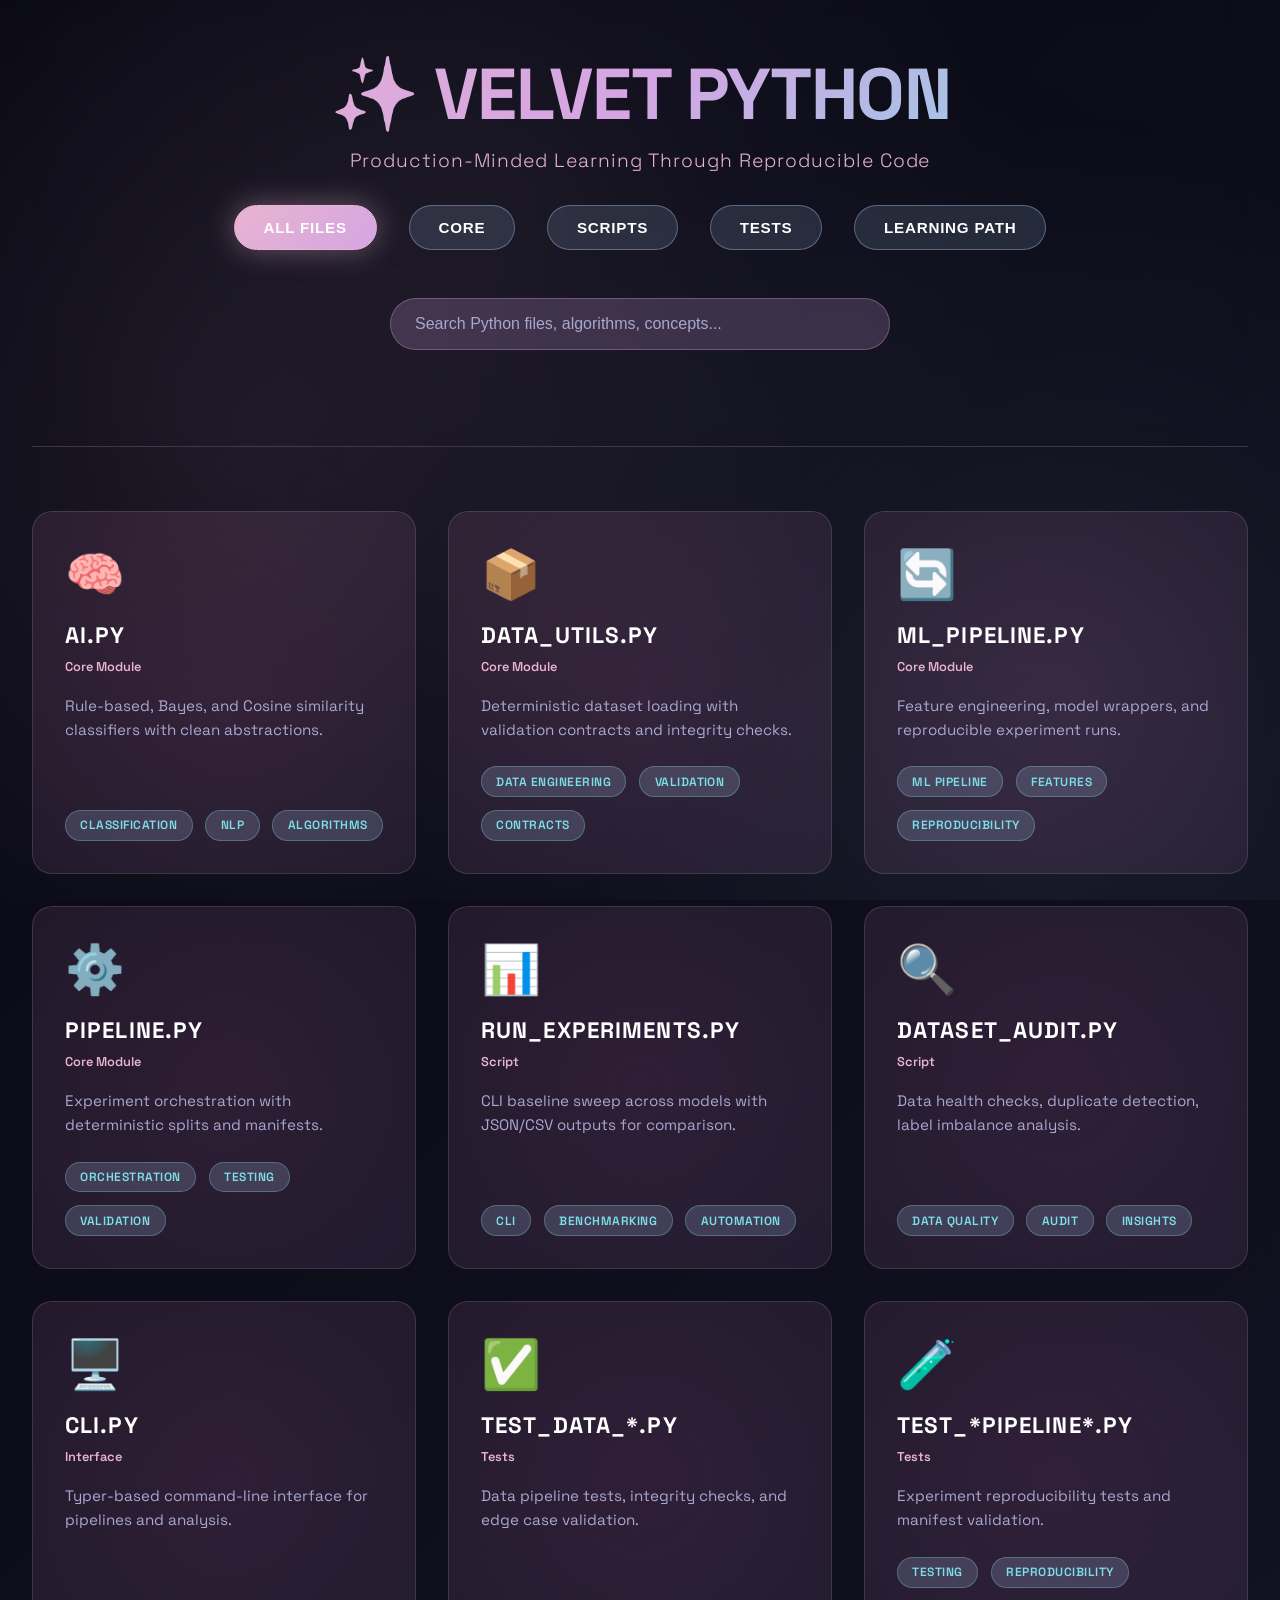
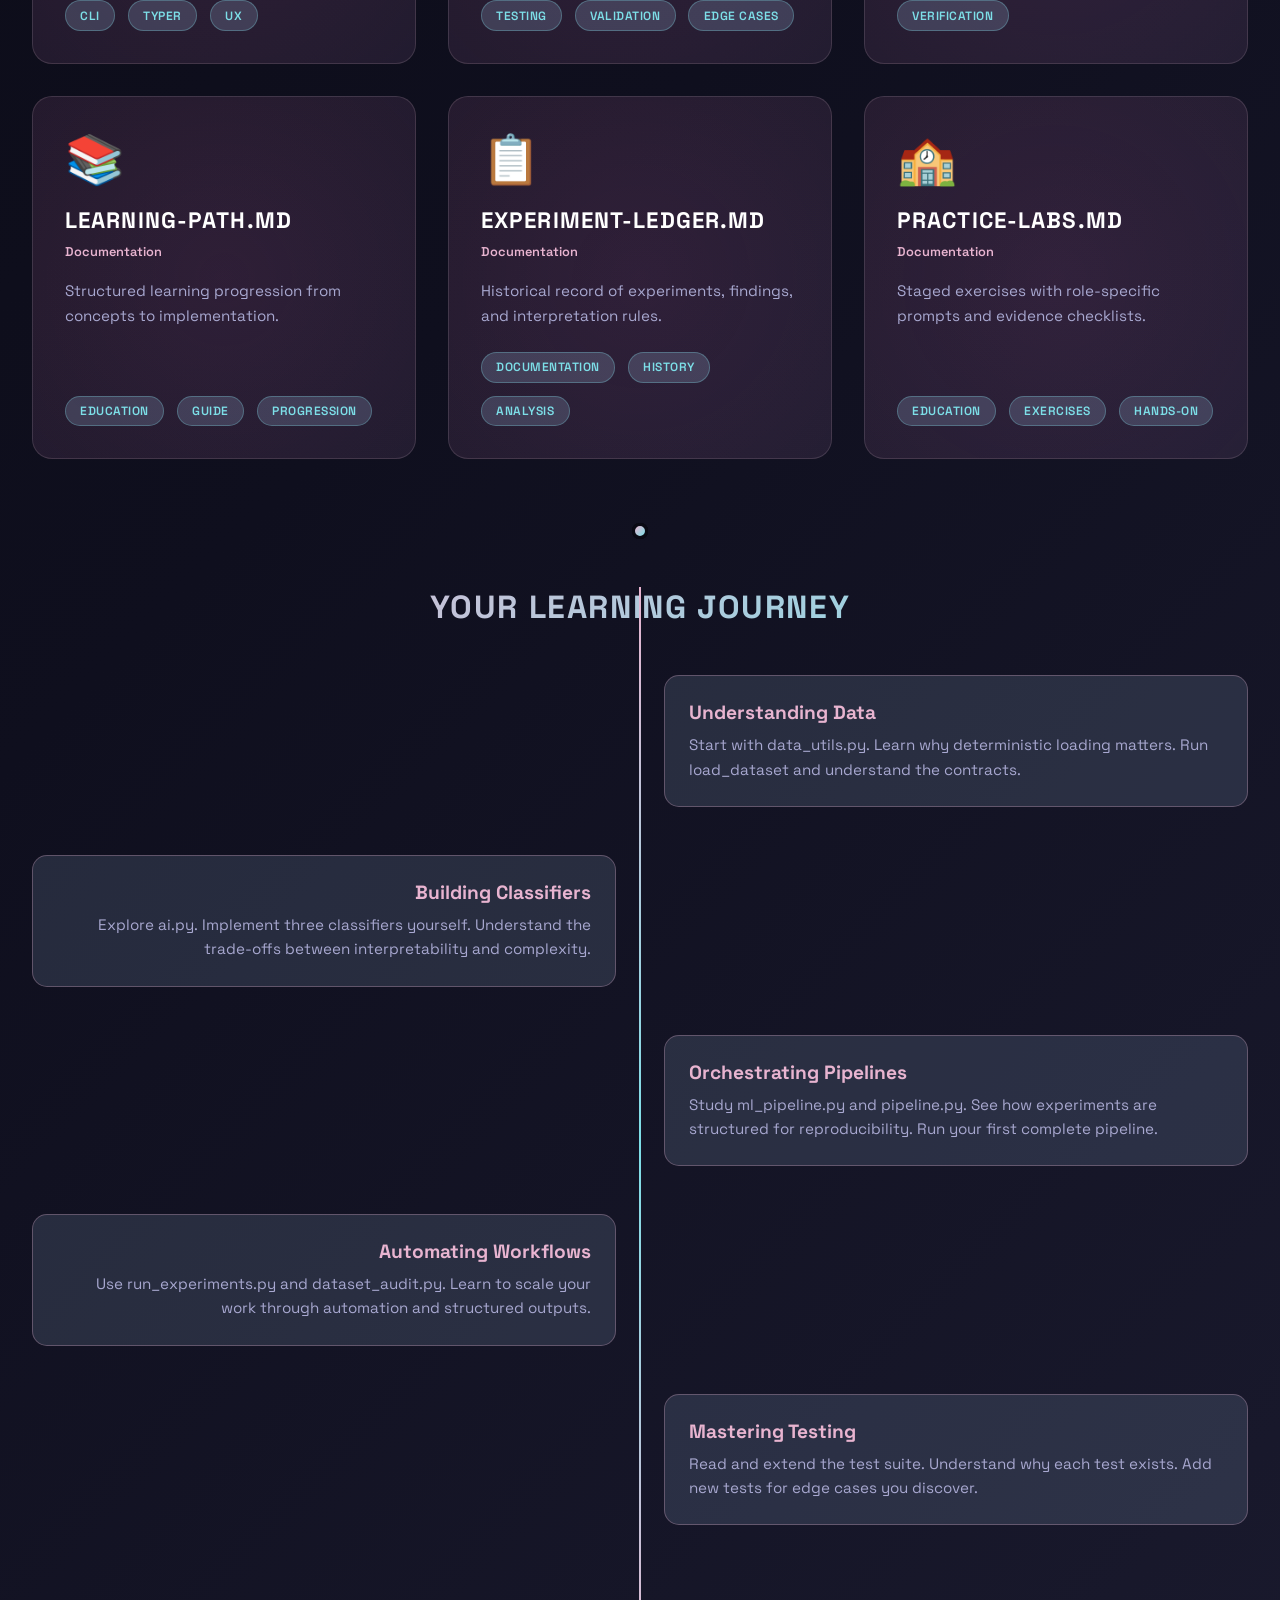
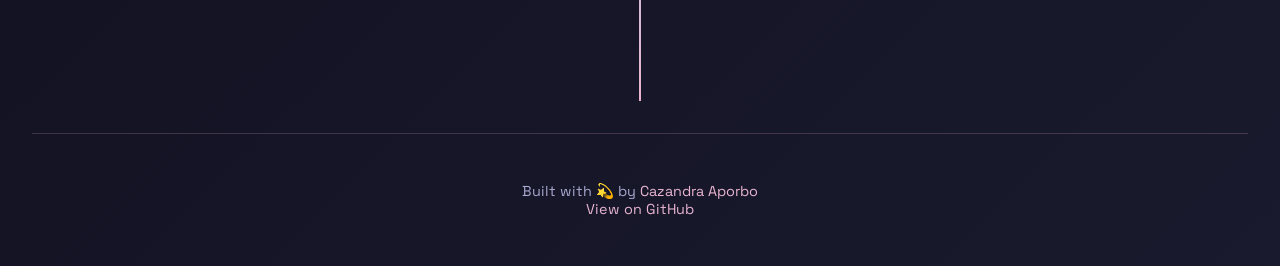
==== commit e321e703: "Swap Pages entrypoint to standalone velvet site" ====
--- a/docs/index.html
+++ b/docs/index.html
@@ -1,192 +1,1098 @@
 <!DOCTYPE html>
 <html lang="en">
-  <head>
-    <meta charset="UTF-8" />
-    <meta name="viewport" content="width=device-width, initial-scale=1.0" />
-    <meta
-      name="description"
-      content="velvet-python atlas: an interactive catalog of Python modules, experiments, tests, and learning pathways."
-    />
-    <title>velvet-python atlas</title>
-    <link rel="stylesheet" href="./styles.css" />
-  </head>
-  <body>
-    <canvas id="depth-field" aria-hidden="true"></canvas>
-    <div class="aurora aurora-a" aria-hidden="true"></div>
-    <div class="aurora aurora-b" aria-hidden="true"></div>
-    <div class="grain" aria-hidden="true"></div>
-
-    <div class="page-shell">
-      <header class="hero" data-reveal>
-        <div class="hero-copy glass-panel">
-          <p class="eyebrow">GitHub Pages atlas</p>
-          <h1>velvet-python in motion</h1>
-          <p class="hero-text">
-            A layered map of the repository: core systems, tests, playful
-            simulations, scripts, and the quieter files where fluency gets
-            built one idea at a time.
-          </p>
-          <div class="hero-actions">
-            <a class="action-button primary" href="#catalog">Enter the catalog</a>
-            <a class="action-button" href="https://github.com/Cazzy-Aporbo/velvet-python">View repository</a>
-            <a class="action-button" href="https://github.com/Cazzy-Aporbo/velvet-python/blob/main/README.md">Read README</a>
-          </div>
-          <div class="metric-row" id="hero-stats"></div>
+<head>
+    <meta charset="UTF-8">
+    <meta name="viewport" content="width=device-width, initial-scale=1.0">
+    <title>Velvet Python | Elite Code Architecture</title>
+    <style>
+        @import url('https://fonts.googleapis.com/css2?family=Space+Grotesk:wght@300;400;600;700&display=swap');
+        
+        * {
+            margin: 0;
+            padding: 0;
+            box-sizing: border-box;
+        }
+
+        :root {
+            /* Holographic + Feminine Palette */
+            --primary-rose: #E8B4D0;
+            --primary-lavender: #D4A5E3;
+            --primary-periwinkle: #A8C5E8;
+            --accent-cyan: #7DDFE8;
+            --accent-magenta: #FF66CC;
+            --accent-gold: #FFD700;
+            
+            /* Depth layers */
+            --bg-void: #0a0a14;
+            --bg-deep: #1a1a2e;
+            --bg-surface: #2d2d4a;
+            --glass-light: rgba(232, 180, 208, 0.1);
+            --glass-medium: rgba(168, 197, 232, 0.15);
+            --glass-heavy: rgba(212, 165, 227, 0.2);
+            
+            --text-primary: #ffffff;
+            --text-secondary: #E8B4D0;
+            --text-muted: #A8A8D0;
+        }
+
+        html {
+            scroll-behavior: smooth;
+        }
+
+        body {
+            font-family: 'Space Grotesk', sans-serif;
+            background: linear-gradient(135deg, var(--bg-void) 0%, #0f0f1e 50%, var(--bg-deep) 100%);
+            color: var(--text-primary);
+            overflow-x: hidden;
+            position: relative;
+        }
+
+        /* Animated Background */
+        body::before {
+            content: '';
+            position: fixed;
+            top: 0;
+            left: 0;
+            width: 100%;
+            height: 100%;
+            background: 
+                radial-gradient(circle at 20% 50%, rgba(232, 180, 208, 0.08) 0%, transparent 50%),
+                radial-gradient(circle at 80% 80%, rgba(168, 197, 232, 0.08) 0%, transparent 50%),
+                radial-gradient(circle at 40% 20%, rgba(212, 165, 227, 0.05) 0%, transparent 50%);
+            animation: glow-pulse 15s ease-in-out infinite;
+            pointer-events: none;
+            z-index: 0;
+        }
+
+        @keyframes glow-pulse {
+            0%, 100% { opacity: 0.8; }
+            50% { opacity: 1.2; }
+        }
+
+        .container {
+            position: relative;
+            z-index: 1;
+            max-width: 1400px;
+            margin: 0 auto;
+            padding: 0 2rem;
+        }
+
+        /* ===== HEADER ===== */
+        header {
+            padding: 3rem 0;
+            text-align: center;
+            backdrop-filter: blur(10px);
+            border-bottom: 1px solid rgba(232, 180, 208, 0.2);
+            animation: slide-down 1s ease-out;
+        }
+
+        @keyframes slide-down {
+            from {
+                opacity: 0;
+                transform: translateY(-30px);
+            }
+            to {
+                opacity: 1;
+                transform: translateY(0);
+            }
+        }
+
+        h1 {
+            font-size: clamp(2.5rem, 8vw, 4.5rem);
+            background: linear-gradient(135deg, var(--primary-rose), var(--primary-lavender), var(--accent-cyan));
+            -webkit-background-clip: text;
+            -webkit-text-fill-color: transparent;
+            background-clip: text;
+            margin-bottom: 0.5rem;
+            font-weight: 700;
+            letter-spacing: -0.02em;
+            text-transform: uppercase;
+            animation: shimmer 3s ease-in-out infinite;
+        }
+
+        @keyframes shimmer {
+            0%, 100% {
+                filter: brightness(1) drop-shadow(0 0 20px rgba(232, 180, 208, 0.3));
+            }
+            50% {
+                filter: brightness(1.1) drop-shadow(0 0 40px rgba(168, 197, 232, 0.5));
+            }
+        }
+
+        .tagline {
+            font-size: 1.2rem;
+            color: var(--text-secondary);
+            opacity: 0.9;
+            font-weight: 300;
+            letter-spacing: 0.05em;
+            margin-bottom: 2rem;
+            animation: fade-in 1.5s ease-out 0.3s both;
+        }
+
+        @keyframes fade-in {
+            from {
+                opacity: 0;
+            }
+            to {
+                opacity: 1;
+            }
+        }
+
+        /* ===== NAVIGATION ===== */
+        nav {
+            display: flex;
+            gap: 2rem;
+            justify-content: center;
+            flex-wrap: wrap;
+            margin-bottom: 3rem;
+            animation: fade-in 1.5s ease-out 0.6s both;
+        }
+
+        nav button {
+            padding: 0.8rem 1.8rem;
+            background: var(--glass-medium);
+            border: 1px solid rgba(168, 197, 232, 0.4);
+            color: var(--text-primary);
+            border-radius: 50px;
+            cursor: pointer;
+            font-weight: 600;
+            font-size: 0.95rem;
+            backdrop-filter: blur(10px);
+            transition: all 0.3s ease;
+            text-transform: uppercase;
+            letter-spacing: 0.05em;
+        }
+
+        nav button:hover {
+            background: var(--glass-heavy);
+            border-color: var(--primary-rose);
+            transform: translateY(-3px);
+            box-shadow: 0 20px 40px rgba(232, 180, 208, 0.2);
+        }
+
+        nav button.active {
+            background: linear-gradient(135deg, var(--primary-rose), var(--primary-lavender));
+            border-color: var(--primary-rose);
+            box-shadow: 0 0 30px rgba(232, 180, 208, 0.4);
+        }
+
+        /* ===== SEARCH ===== */
+        .search-container {
+            display: flex;
+            justify-content: center;
+            margin: 3rem 0;
+            animation: fade-in 1.5s ease-out 0.9s both;
+        }
+
+        .search-box {
+            width: 100%;
+            max-width: 500px;
+            padding: 1rem 1.5rem;
+            background: var(--glass-heavy);
+            border: 1px solid rgba(232, 180, 208, 0.3);
+            border-radius: 50px;
+            color: var(--text-primary);
+            font-size: 1rem;
+            backdrop-filter: blur(10px);
+            transition: all 0.3s ease;
+        }
+
+        .search-box::placeholder {
+            color: var(--text-muted);
+        }
+
+        .search-box:focus {
+            outline: none;
+            background: var(--glass-heavy);
+            border-color: var(--accent-cyan);
+            box-shadow: 0 0 30px rgba(125, 223, 232, 0.3);
+        }
+
+        /* ===== FILE GRID ===== */
+        .files-grid {
+            display: grid;
+            grid-template-columns: repeat(auto-fit, minmax(320px, 1fr));
+            gap: 2rem;
+            margin: 4rem 0;
+            animation: fade-in 2s ease-out 1.2s both;
+        }
+
+        .file-card {
+            background: linear-gradient(135deg, rgba(232, 180, 208, 0.05), rgba(168, 197, 232, 0.05));
+            border: 1px solid rgba(232, 180, 208, 0.2);
+            border-radius: 20px;
+            padding: 2rem;
+            backdrop-filter: blur(20px);
+            cursor: pointer;
+            transition: all 0.4s cubic-bezier(0.23, 1, 0.320, 1);
+            position: relative;
+            overflow: hidden;
+            min-height: 350px;
+            display: flex;
+            flex-direction: column;
+        }
+
+        .file-card::before {
+            content: '';
+            position: absolute;
+            top: -50%;
+            right: -50%;
+            width: 200%;
+            height: 200%;
+            background: radial-gradient(circle, rgba(255, 102, 204, 0.1), transparent);
+            animation: rotate-bg 20s linear infinite;
+            pointer-events: none;
+        }
+
+        @keyframes rotate-bg {
+            from { transform: rotate(0deg); }
+            to { transform: rotate(360deg); }
+        }
+
+        .file-card:hover {
+            transform: translateY(-15px) scale(1.02);
+            border-color: var(--accent-magenta);
+            box-shadow: 
+                0 30px 60px rgba(232, 180, 208, 0.2),
+                0 0 40px rgba(168, 197, 232, 0.3),
+                inset 0 0 40px rgba(212, 165, 227, 0.1);
+            background: linear-gradient(135deg, rgba(232, 180, 208, 0.12), rgba(168, 197, 232, 0.12));
+        }
+
+        .file-icon {
+            font-size: 3rem;
+            margin-bottom: 1rem;
+            position: relative;
+            z-index: 2;
+            animation: float 3s ease-in-out infinite;
+        }
+
+        @keyframes float {
+            0%, 100% { transform: translateY(0); }
+            50% { transform: translateY(-10px); }
+        }
+
+        .file-card:nth-child(1) .file-icon { animation-delay: 0s; }
+        .file-card:nth-child(2) .file-icon { animation-delay: 0.3s; }
+        .file-card:nth-child(3) .file-icon { animation-delay: 0.6s; }
+        .file-card:nth-child(4) .file-icon { animation-delay: 0.9s; }
+        .file-card:nth-child(5) .file-icon { animation-delay: 1.2s; }
+        .file-card:nth-child(6) .file-icon { animation-delay: 1.5s; }
+
+        .file-name {
+            font-size: 1.4rem;
+            font-weight: 700;
+            margin-bottom: 0.5rem;
+            color: var(--text-primary);
+            position: relative;
+            z-index: 2;
+            text-transform: uppercase;
+            letter-spacing: 0.05em;
+        }
+
+        .file-type {
+            font-size: 0.8rem;
+            color: var(--text-secondary);
+            margin-bottom: 1.2rem;
+            position: relative;
+            z-index: 2;
+            font-weight: 600;
+        }
+
+        .file-description {
+            font-size: 0.95rem;
+            color: var(--text-muted);
+            line-height: 1.6;
+            flex-grow: 1;
+            position: relative;
+            z-index: 2;
+            margin-bottom: 1.5rem;
+        }
+
+        .file-tags {
+            display: flex;
+            flex-wrap: wrap;
+            gap: 0.8rem;
+            position: relative;
+            z-index: 2;
+        }
+
+        .tag {
+            padding: 0.4rem 0.9rem;
+            background: rgba(168, 197, 232, 0.2);
+            color: var(--accent-cyan);
+            border-radius: 20px;
+            font-size: 0.75rem;
+            font-weight: 600;
+            text-transform: uppercase;
+            letter-spacing: 0.04em;
+            border: 1px solid rgba(125, 223, 232, 0.3);
+            transition: all 0.3s ease;
+        }
+
+        .tag:hover {
+            background: rgba(125, 223, 232, 0.3);
+            border-color: var(--accent-cyan);
+            box-shadow: 0 0 15px rgba(125, 223, 232, 0.3);
+        }
+
+        /* ===== MODAL ===== */
+        .modal {
+            display: none;
+            position: fixed;
+            top: 0;
+            left: 0;
+            width: 100%;
+            height: 100%;
+            background: rgba(10, 10, 20, 0.9);
+            backdrop-filter: blur(5px);
+            z-index: 1000;
+            animation: fade-in 0.3s ease;
+        }
+
+        .modal.active {
+            display: flex;
+            align-items: center;
+            justify-content: center;
+        }
+
+        .modal-content {
+            background: linear-gradient(135deg, rgba(45, 45, 74, 0.9), rgba(26, 26, 46, 0.9));
+            border: 1px solid rgba(232, 180, 208, 0.2);
+            border-radius: 30px;
+            padding: 3rem;
+            max-width: 800px;
+            width: 90%;
+            max-height: 80vh;
+            overflow-y: auto;
+            backdrop-filter: blur(20px);
+            box-shadow: 0 50px 100px rgba(0, 0, 0, 0.5);
+            animation: scale-up 0.4s cubic-bezier(0.23, 1, 0.320, 1);
+        }
+
+        @keyframes scale-up {
+            from {
+                opacity: 0;
+                transform: scale(0.9);
+            }
+            to {
+                opacity: 1;
+                transform: scale(1);
+            }
+        }
+
+        .modal-header {
+            display: flex;
+            justify-content: space-between;
+            align-items: center;
+            margin-bottom: 2rem;
+            padding-bottom: 1.5rem;
+            border-bottom: 1px solid rgba(232, 180, 208, 0.2);
+        }
+
+        .modal h2 {
+            font-size: 2rem;
+            background: linear-gradient(135deg, var(--primary-rose), var(--accent-cyan));
+            -webkit-background-clip: text;
+            -webkit-text-fill-color: transparent;
+            background-clip: text;
+            text-transform: uppercase;
+            letter-spacing: 0.05em;
+        }
+
+        .close-btn {
+            background: none;
+            border: none;
+            color: var(--text-secondary);
+            font-size: 2rem;
+            cursor: pointer;
+            transition: all 0.3s ease;
+            width: 50px;
+            height: 50px;
+            display: flex;
+            align-items: center;
+            justify-content: center;
+            border-radius: 50%;
+        }
+
+        .close-btn:hover {
+            color: var(--accent-magenta);
+            background: rgba(255, 102, 204, 0.1);
+        }
+
+        .modal-section {
+            margin-bottom: 2rem;
+        }
+
+        .modal-section h3 {
+            font-size: 1.3rem;
+            color: var(--primary-lavender);
+            margin-bottom: 1rem;
+            text-transform: uppercase;
+            letter-spacing: 0.05em;
+        }
+
+        .modal-section p {
+            color: var(--text-muted);
+            line-height: 1.8;
+            margin-bottom: 0.8rem;
+        }
+
+        .code-snippet {
+            background: rgba(10, 10, 20, 0.5);
+            border: 1px solid rgba(125, 223, 232, 0.2);
+            border-radius: 12px;
+            padding: 1rem;
+            color: var(--accent-cyan);
+            font-family: 'Monaco', monospace;
+            font-size: 0.9rem;
+            overflow-x: auto;
+            margin: 1rem 0;
+        }
+
+        /* ===== TIMELINE ===== */
+        .timeline {
+            position: relative;
+            padding: 4rem 0;
+        }
+
+        .timeline::before {
+            content: '';
+            position: absolute;
+            left: 50%;
+            transform: translateX(-50%);
+            width: 2px;
+            height: 100%;
+            background: linear-gradient(180deg, var(--primary-rose), var(--accent-cyan), var(--primary-rose));
+            animation: flow 3s linear infinite;
+        }
+
+        @keyframes flow {
+            0% { background-position: 0 0; }
+            100% { background-position: 0 100%; }
+        }
+
+        .timeline-item {
+            margin-bottom: 3rem;
+            opacity: 0;
+            animation: fade-in 1s ease-out forwards;
+        }
+
+        .timeline-item:nth-child(1) { animation-delay: 0.2s; }
+        .timeline-item:nth-child(2) { animation-delay: 0.4s; }
+        .timeline-item:nth-child(3) { animation-delay: 0.6s; }
+        .timeline-item:nth-child(4) { animation-delay: 0.8s; }
+        .timeline-item:nth-child(5) { animation-delay: 1s; }
+
+        .timeline-item:nth-child(odd) {
+            text-align: right;
+            padding-right: 52%;
+        }
+
+        .timeline-item:nth-child(even) {
+            text-align: left;
+            padding-left: 52%;
+        }
+
+        .timeline-dot {
+            position: absolute;
+            left: 50%;
+            top: 0;
+            width: 16px;
+            height: 16px;
+            background: linear-gradient(135deg, var(--primary-rose), var(--accent-cyan));
+            border-radius: 50%;
+            transform: translateX(-50%);
+            border: 3px solid var(--bg-void);
+            animation: pulse-dot 2s ease-in-out infinite;
+        }
+
+        @keyframes pulse-dot {
+            0%, 100% {
+                box-shadow: 0 0 0 0 rgba(232, 180, 208, 0.5);
+            }
+            50% {
+                box-shadow: 0 0 20px 10px rgba(232, 180, 208, 0);
+            }
+        }
+
+        .timeline-content {
+            background: var(--glass-medium);
+            border: 1px solid rgba(232, 180, 208, 0.3);
+            border-radius: 15px;
+            padding: 1.5rem;
+            backdrop-filter: blur(10px);
+            transition: all 0.3s ease;
+        }
+
+        .timeline-content:hover {
+            background: var(--glass-heavy);
+            transform: scale(1.05);
+        }
+
+        .timeline-content h4 {
+            font-size: 1.2rem;
+            color: var(--primary-rose);
+            margin-bottom: 0.5rem;
+        }
+
+        .timeline-content p {
+            color: var(--text-muted);
+            font-size: 0.95rem;
+            line-height: 1.6;
+        }
+
+        /* ===== FOOTER ===== */
+        footer {
+            margin-top: 6rem;
+            padding: 3rem 0;
+            border-top: 1px solid rgba(232, 180, 208, 0.2);
+            text-align: center;
+            color: var(--text-muted);
+            font-size: 0.9rem;
+        }
+
+        footer a {
+            color: var(--primary-rose);
+            text-decoration: none;
+            transition: all 0.3s ease;
+        }
+
+        footer a:hover {
+            color: var(--accent-cyan);
+            text-decoration: underline;
+        }
+
+        /* ===== RESPONSIVE ===== */
+        @media (max-width: 768px) {
+            .container {
+                padding: 0 1rem;
+            }
+
+            h1 {
+                font-size: 2rem;
+            }
+
+            .files-grid {
+                grid-template-columns: 1fr;
+            }
+
+            .modal-content {
+                padding: 2rem;
+                border-radius: 20px;
+            }
+
+            nav {
+                gap: 1rem;
+            }
+
+            nav button {
+                padding: 0.6rem 1.2rem;
+                font-size: 0.85rem;
+            }
+
+            .timeline::before {
+                left: 20px;
+            }
+
+            .timeline-item:nth-child(odd),
+            .timeline-item:nth-child(even) {
+                text-align: left;
+                padding: 0 0 0 60px;
+            }
+
+            .timeline-dot {
+                left: 20px;
+            }
+        }
+
+        /* ===== SCROLL BAR ===== */
+        ::-webkit-scrollbar {
+            width: 10px;
+        }
+
+        ::-webkit-scrollbar-track {
+            background: var(--bg-deep);
+        }
+
+        ::-webkit-scrollbar-thumb {
+            background: linear-gradient(180deg, var(--primary-rose), var(--accent-cyan));
+            border-radius: 10px;
+        }
+
+        ::-webkit-scrollbar-thumb:hover {
+            background: linear-gradient(180deg, var(--primary-lavender), var(--primary-rose));
+        }
+
+        /* ===== LOADING STATE ===== */
+        .shimmer-load {
+            background: linear-gradient(90deg, rgba(232, 180, 208, 0.1) 25%, rgba(168, 197, 232, 0.1) 50%, rgba(232, 180, 208, 0.1) 75%);
+            background-size: 200% 100%;
+            animation: shimmer-load 1.5s infinite;
+        }
+
+        @keyframes shimmer-load {
+            0% { background-position: -200% 0; }
+            100% { background-position: 200% 0; }
+        }
+    </style>
+</head>
+<body>
+    <div class="container">
+        <header>
+            <h1>✨ Velvet Python</h1>
+            <p class="tagline">Production-Minded Learning Through Reproducible Code</p>
+            <nav>
+                <button class="nav-btn active" data-filter="all">All Files</button>
+                <button class="nav-btn" data-filter="core">Core</button>
+                <button class="nav-btn" data-filter="scripts">Scripts</button>
+                <button class="nav-btn" data-filter="tests">Tests</button>
+                <button class="nav-btn" data-filter="docs">Learning Path</button>
+            </nav>
+
+            <div class="search-container">
+                <input type="text" class="search-box" id="searchBox" placeholder="Search Python files, algorithms, concepts...">
+            </div>
+        </header>
+
+        <main>
+            <!-- FILE GRID -->
+            <section class="files-grid" id="filesGrid">
+                <!-- Cards will be generated by JavaScript -->
+            </section>
+
+            <!-- LEARNING TIMELINE -->
+            <section class="timeline" id="timeline">
+                <h2 style="text-align: center; margin-bottom: 3rem; font-size: 2rem; background: linear-gradient(135deg, var(--primary-rose), var(--accent-cyan)); -webkit-background-clip: text; -webkit-text-fill-color: transparent; background-clip: text; text-transform: uppercase; letter-spacing: 0.05em;">Your Learning Journey</h2>
+                <!-- Timeline items will be generated by JavaScript -->
+            </section>
+        </main>
+
+        <footer>
+            <p>Built with 💫 by <a href="https://github.com/Cazzy-Aporbo">Cazandra Aporbo</a></p>
+            <p><a href="https://github.com/Cazzy-Aporbo/velvet-python">View on GitHub</a></p>
+        </footer>
+    </div>
+
+    <!-- MODAL -->
+    <div class="modal" id="modal">
+        <div class="modal-content" id="modalContent">
+            <!-- Content will be generated by JavaScript -->
         </div>
-
-        <aside class="hero-spotlight glass-panel" data-depth="strong">
-          <div class="spotlight-header">
-            <div>
-              <p class="eyebrow">Rotating spotlight</p>
-              <h2 id="spotlight-title">Loading the atlas</h2>
-            </div>
-            <button class="icon-button" id="next-featured" type="button">
-              Next orbit
-            </button>
-          </div>
-          <p class="spotlight-path" id="spotlight-path"></p>
-          <p class="spotlight-summary" id="spotlight-summary"></p>
-          <div class="tag-row" id="spotlight-tags"></div>
-          <div class="spotlight-grid" id="spotlight-stats"></div>
-          <p class="spotlight-note" id="spotlight-why"></p>
-          <div class="spotlight-actions">
-            <button class="action-button primary outline" id="open-spotlight" type="button">
-              Open details
-            </button>
-            <a class="action-button subtle" id="spotlight-link" href="#">Open on GitHub</a>
-          </div>
-        </aside>
-      </header>
-
-      <main>
-        <section class="story-section" data-reveal>
-          <div class="section-heading">
-            <p class="eyebrow">Learning tracks</p>
-            <h2>Move through the repository with intention</h2>
-            <p>
-              The atlas is organized as a sequence of rooms. Start where you
-              need traction, then move deeper into proof, systems, or play.
-            </p>
-          </div>
-          <div class="track-rail" id="track-rail"></div>
-        </section>
-
-        <section class="story-section" data-reveal>
-          <div class="section-heading">
-            <p class="eyebrow">Constellation map</p>
-            <h2>The repository has distinct gravitational fields</h2>
-            <p>
-              Each cluster below represents a different mode of learning: some
-              teach by structure, some by proof, some by experimentation.
-            </p>
-          </div>
-          <div class="cluster-grid" id="cluster-grid"></div>
-        </section>
-
-        <section class="story-section" data-reveal>
-          <div class="section-heading">
-            <p class="eyebrow">Depth leaders</p>
-            <h2>Files that hold a lot of the repository’s weight</h2>
-            <p>
-              This list is generated from structure already in the codebase:
-              file size, symbol count, and the density of the learning surface.
-            </p>
-          </div>
-          <div class="depth-rail" id="depth-rail"></div>
-        </section>
-
-        <section class="story-section" id="catalog" data-reveal>
-          <div class="section-heading">
-            <p class="eyebrow">File atlas</p>
-            <h2>Browse every Python file</h2>
-            <p>
-              Search by idea, filter by category, and open any file to see what
-              it teaches, why it matters, and where it lives in the wider
-              repository.
-            </p>
-          </div>
-
-          <div class="controls glass-panel">
-            <label class="search-shell" for="catalog-search">
-              <span>Search the atlas</span>
-              <input
-                id="catalog-search"
-                type="search"
-                placeholder="Try pipeline, regression, recursion, test, environment..."
-              />
-            </label>
-
-            <div class="filter-bar" id="filter-bar"></div>
-
-            <div class="sort-row">
-              <label for="sort-select">Sort by</label>
-              <select id="sort-select">
-                <option value="depth">Depth</option>
-                <option value="name">Name</option>
-                <option value="category">Category</option>
-              </select>
-              <button class="icon-button" id="surprise-button" type="button">
-                Shift the view
-              </button>
-            </div>
-          </div>
-
-          <div class="catalog-meta" id="catalog-meta"></div>
-          <div class="catalog-grid" id="catalog-grid"></div>
-        </section>
-      </main>
-
-      <footer class="page-footer glass-panel" data-reveal>
-        <div>
-          <p class="eyebrow">Built from the repository itself</p>
-          <h2>Nothing here is hand-waved.</h2>
-          <p>
-            The catalog is generated from the Python files in the repo, then
-            rendered here as a learning surface. The visual layer is meant to
-            make the structure easier to enter, not separate from the code.
-          </p>
-        </div>
-        <div class="footer-meta">
-          <p id="generated-at"></p>
-          <p>Rebuild with <code>python scripts/build_pages_catalog.py</code></p>
-        </div>
-      </footer>
     </div>
 
-    <aside class="detail-drawer" id="detail-drawer" aria-hidden="true">
-      <div class="drawer-backdrop" id="drawer-backdrop"></div>
-      <div class="drawer-panel glass-panel" role="dialog" aria-modal="true" aria-labelledby="drawer-title">
-        <button class="drawer-close" id="drawer-close" type="button">Close</button>
-        <p class="eyebrow" id="drawer-category"></p>
-        <h2 id="drawer-title"></h2>
-        <p class="drawer-path" id="drawer-path"></p>
-        <p class="drawer-summary" id="drawer-summary"></p>
-        <div class="tag-row" id="drawer-tags"></div>
-        <div class="drawer-stat-grid" id="drawer-stats"></div>
-        <div class="drawer-copy">
-          <div>
-            <h3>Why this matters</h3>
-            <p id="drawer-why"></p>
-          </div>
-          <div>
-            <h3>How to enter it</h3>
-            <p id="drawer-learning"></p>
-          </div>
-          <div>
-            <h3>Best for</h3>
-            <p id="drawer-best-for"></p>
-          </div>
-          <div>
-            <h3>Visible anchors</h3>
-            <ul id="drawer-anchors"></ul>
-          </div>
-        </div>
-        <div class="drawer-actions">
-          <a class="action-button primary" id="drawer-link" href="#">Open on GitHub</a>
-        </div>
-      </div>
-    </aside>
-
-    <script type="module" src="./app.js"></script>
-  </body>
-</html>
+    <script>
+        // FILE DATA
+        const files = [
+            {
+                id: 'ai',
+                name: 'ai.py',
+                icon: '🧠',
+                type: 'Core Module',
+                category: 'core',
+                description: 'Rule-based, Bayes, and Cosine similarity classifiers with clean abstractions.',
+                shortDesc: 'Classification algorithms',
+                tags: ['Classification', 'NLP', 'Algorithms'],
+                details: {
+                    purpose: 'Implements three foundational classification approaches: rule-based logic, Bayesian probability, and cosine similarity for text classification.',
+                    keyLearnings: [
+                        'How to structure classifier interfaces for extensibility',
+                        'Probability theory in Bayes classifiers',
+                        'Vector similarity metrics in NLP',
+                        'Trade-offs between interpretability and complexity'
+                    ],
+                    usage: 'from src.ai import RuleClassifier, BayesClassifier, CosineClassifier',
+                    example: 'classifier = BayesClassifier()\nclassifier.train(texts, labels)\npredictions = classifier.predict(new_texts)',
+                    whyMatters: 'Understanding these three approaches gives you intuition about how modern ML works. Bayes teaches you probability, cosine teaches you vectors, rules teach you domain knowledge.'
+                }
+            },
+            {
+                id: 'data_utils',
+                name: 'data_utils.py',
+                icon: '📦',
+                type: 'Core Module',
+                category: 'core',
+                description: 'Deterministic dataset loading with validation contracts and integrity checks.',
+                shortDesc: 'Data loading & validation',
+                tags: ['Data Engineering', 'Validation', 'Contracts'],
+                details: {
+                    purpose: 'Enforces strict data contracts before any model sees data. Every row must be (text, label), missing values fail immediately, duplicates are logged.',
+                    keyLearnings: [
+                        'Why deterministic data matters for reproducibility',
+                        'How to build data validation pipelines',
+                        'Dataset hashing for integrity verification',
+                        'Fast failure patterns (fail early, fail loud)'
+                    ],
+                    usage: 'from src.data_utils import load_dataset, validate_dataset',
+                    example: 'df = load_dataset("data/train.csv")\nvalidate_dataset(df)  # Raises if invalid',
+                    whyMatters: 'Most projects skip this. That\'s why they have silent bugs. This teaches you that data quality is the foundation of everything.'
+                }
+            },
+            {
+                id: 'ml_pipeline',
+                name: 'ml_pipeline.py',
+                icon: '🔄',
+                type: 'Core Module',
+                category: 'core',
+                description: 'Feature engineering, model wrappers, and reproducible experiment runs.',
+                shortDesc: 'Experiment orchestration',
+                tags: ['ML Pipeline', 'Features', 'Reproducibility'],
+                details: {
+                    purpose: 'Orchestrates the full ML pipeline: data → features → model → evaluation. Returns stable ExperimentRun objects with complete metadata.',
+                    keyLearnings: [
+                        'How to structure ML workflows for reproducibility',
+                        'Feature engineering best practices',
+                        'Metadata tracking for experiment auditability',
+                        'How to compare model runs over time'
+                    ],
+                    usage: 'from src.ml_pipeline import run_classification_pipeline',
+                    example: 'run = run_classification_pipeline(df, seed=42)\nprint(run.accuracy, run.confusion_matrix)',
+                    whyMatters: 'This is how production ML works. Every decision is logged, every run is comparable, nothing is mysterious.'
+                }
+            },
+            {
+                id: 'pipeline',
+                name: 'pipeline.py',
+                icon: '⚙️',
+                type: 'Core Module',
+                category: 'core',
+                description: 'Experiment orchestration with deterministic splits and manifests.',
+                shortDesc: 'Reproducible workflows',
+                tags: ['Orchestration', 'Testing', 'Validation'],
+                details: {
+                    purpose: 'High-level experiment runner that handles train/test splits, model comparison, and artifact generation.',
+                    keyLearnings: [
+                        'How to build reproducible train/test pipelines',
+                        'Why random seeds are critical',
+                        'How to generate experiment manifests for comparison',
+                        'Test ratio strategies and their impact'
+                    ],
+                    usage: 'from src.pipeline import run_classification_pipeline',
+                    example: 'results = run_classification_pipeline(seed=42, test_ratio=0.2)',
+                    whyMatters: 'This teaches you that reproducibility is architectural, not accidental. Build it in from the start.'
+                }
+            },
+            {
+                id: 'run_experiments',
+                name: 'run_experiments.py',
+                icon: '📊',
+                type: 'Script',
+                category: 'scripts',
+                description: 'CLI baseline sweep across models with JSON/CSV outputs for comparison.',
+                shortDesc: 'Experiment runner',
+                tags: ['CLI', 'Benchmarking', 'Automation'],
+                details: {
+                    purpose: 'Command-line tool to run multiple models across epochs, collecting results into queryable JSON manifests.',
+                    keyLearnings: [
+                        'How to build CLI tools with Typer',
+                        'Model sweep automation',
+                        'Artifact management strategies',
+                        'How to structure outputs for easy comparison'
+                    ],
+                    usage: 'python scripts/run_experiments.py --epochs 10 --models bayesian cosine',
+                    example: 'python scripts/run_experiments.py --epochs 5 --seed 42 --summary-csv artifacts/results.csv',
+                    whyMatters: 'This is what separates researchers from engineers. Automation, repeatability, structured output.'
+                }
+            },
+            {
+                id: 'dataset_audit',
+                name: 'dataset_audit.py',
+                icon: '🔍',
+                type: 'Script',
+                category: 'scripts',
+                description: 'Data health checks, duplicate detection, label imbalance analysis.',
+                shortDesc: 'Dataset validation',
+                tags: ['Data Quality', 'Audit', 'Insights'],
+                details: {
+                    purpose: 'Comprehensive dataset profiling tool that computes quality signals, detects issues, generates audit reports.',
+                    keyLearnings: [
+                        'How to profile datasets automatically',
+                        'Common data quality issues and how to detect them',
+                        'How to generate audit evidence',
+                        'Why data profiling prevents silent failures'
+                    ],
+                    usage: 'python scripts/dataset_audit.py --source builtin --write-json artifacts/audit.json',
+                    example: 'python scripts/dataset_audit.py --batch-size 32 --preview',
+                    whyMatters: 'Most people skip this and get bitten later. This teaches you to verify your data before trusting it.'
+                }
+            },
+            {
+                id: 'cli',
+                name: 'CLI.py',
+                icon: '🖥️',
+                type: 'Interface',
+                category: 'scripts',
+                description: 'Typer-based command-line interface for pipelines and analysis.',
+                shortDesc: 'Command-line interface',
+                tags: ['CLI', 'Typer', 'UX'],
+                details: {
+                    purpose: 'User-friendly CLI built with Typer that makes all analyses accessible from the command line.',
+                    keyLearnings: [
+                        'How to build professional CLIs',
+                        'Parameter validation and help text',
+                        'How to structure commands for discoverability',
+                        'User experience in CLI tools'
+                    ],
+                    usage: 'python CLI.py pipeline --epochs 5 --seed 42 --output artifacts',
+                    example: 'python CLI.py pipeline --help',
+                    whyMatters: 'Good CLIs make tools accessible. Bad ones bury them. This teaches you that UX matters everywhere.'
+                }
+            },
+            {
+                id: 'test_data',
+                name: 'test_data_*.py',
+                icon: '✅',
+                type: 'Tests',
+                category: 'tests',
+                description: 'Data pipeline tests, integrity checks, and edge case validation.',
+                shortDesc: 'Data testing suite',
+                tags: ['Testing', 'Validation', 'Edge Cases'],
+                details: {
+                    purpose: 'Comprehensive test suite for data loading, validation, and integrity.',
+                    keyLearnings: [
+                        'How to test data pipelines',
+                        'Edge case discovery and testing',
+                        'Contract-based testing',
+                        'Why malformed data tests matter'
+                    ],
+                    usage: 'pytest tests/test_data_pipeline_utils.py -v',
+                    example: 'pytest tests/ --tb=short',
+                    whyMatters: 'Tests are the first line of defense. Bad data gets caught here, not in production.'
+                }
+            },
+            {
+                id: 'test_pipeline',
+                name: 'test_*pipeline*.py',
+                icon: '🧪',
+                type: 'Tests',
+                category: 'tests',
+                description: 'Experiment reproducibility tests and manifest validation.',
+                shortDesc: 'Pipeline testing',
+                tags: ['Testing', 'Reproducibility', 'Verification'],
+                details: {
+                    purpose: 'Tests that verify experiment runs are reproducible and manifests are valid.',
+                    keyLearnings: [
+                        'How to test ML workflows',
+                        'Reproducibility verification strategies',
+                        'Manifest schema validation',
+                        'Determinism testing'
+                    ],
+                    usage: 'pytest tests/test_*pipeline*.py -v',
+                    example: 'pytest tests/ -k pipeline',
+                    whyMatters: 'If your experiments aren\'t reproducible, they\'re not science. This ensures they are.'
+                }
+            },
+            {
+                id: 'learning_path',
+                name: 'learning-path.md',
+                icon: '📚',
+                type: 'Documentation',
+                category: 'docs',
+                description: 'Structured learning progression from concepts to implementation.',
+                shortDesc: 'Learning guide',
+                tags: ['Education', 'Guide', 'Progression'],
+                details: {
+                    purpose: 'Guides readers from basic concepts through to advanced implementation, with exercises.',
+                    keyLearnings: [
+                        'How learning pathways are structured',
+                        'Progressive complexity increase',
+                        'Exercise design',
+                        'Self-assessment'
+                    ],
+                    usage: 'Start here → read through sections → do exercises',
+                    example: 'Follow the learning path at your own pace',
+                    whyMatters: 'Good learning material is structured. This shows you how.'
+                }
+            },
+            {
+                id: 'experiment_ledger',
+                name: 'experiment-ledger.md',
+                icon: '📋',
+                type: 'Documentation',
+                category: 'docs',
+                description: 'Historical record of experiments, findings, and interpretation rules.',
+                shortDesc: 'Experiment log',
+                tags: ['Documentation', 'History', 'Analysis'],
+                details: {
+                    purpose: 'Maintains a record of all significant experiments, enabling pattern discovery over time.',
+                    keyLearnings: [
+                        'How to maintain experiment records',
+                        'Pattern recognition in results',
+                        'Historical context for decisions',
+                        'Team communication'
+                    ],
+                    usage: 'Review past experiments to understand patterns',
+                    example: 'Check experiment-ledger.md for similar scenarios',
+                    whyMatters: 'Memory matters. This prevents repeated mistakes and enables learning from history.'
+                }
+            },
+            {
+                id: 'practice_labs',
+                name: 'practice-labs.md',
+                icon: '🏫',
+                type: 'Documentation',
+                category: 'docs',
+                description: 'Staged exercises with role-specific prompts and evidence checklists.',
+                shortDesc: 'Practice exercises',
+                tags: ['Education', 'Exercises', 'Hands-On'],
+                details: {
+                    purpose: 'Hands-on labs that teach through doing, with verification steps.',
+                    keyLearnings: [
+                        'Experiential learning through practice',
+                        'Self-verification',
+                        'Role-specific applications',
+                        'Confidence building'
+                    ],
+                    usage: 'Pick a lab, work through it, verify your results',
+                    example: 'Lab 1: Run basic classifier → Lab 2: Modify it → Lab 3: Explain the changes',
+                    whyMatters: 'You don\'t learn to code by reading. You learn by doing. These labs make that possible.'
+                }
+            }
+        ];
+
+        const timelineData = [
+            {
+                title: 'Understanding Data',
+                description: 'Start with data_utils.py. Learn why deterministic loading matters. Run load_dataset and understand the contracts.'
+            },
+            {
+                title: 'Building Classifiers',
+                description: 'Explore ai.py. Implement three classifiers yourself. Understand the trade-offs between interpretability and complexity.'
+            },
+            {
+                title: 'Orchestrating Pipelines',
+                description: 'Study ml_pipeline.py and pipeline.py. See how experiments are structured for reproducibility. Run your first complete pipeline.'
+            },
+            {
+                title: 'Automating Workflows',
+                description: 'Use run_experiments.py and dataset_audit.py. Learn to scale your work through automation and structured outputs.'
+            },
+            {
+                title: 'Mastering Testing',
+                description: 'Read and extend the test suite. Understand why each test exists. Add new tests for edge cases you discover.'
+            }
+        ];
+
+        // RENDER FILES
+        function renderFiles(filter = 'all') {
+            const grid = document.getElementById('filesGrid');
+            grid.innerHTML = '';
+
+            const filtered = filter === 'all' ? files : files.filter(f => f.category === filter);
+
+            filtered.forEach((file, index) => {
+                const card = document.createElement('div');
+                card.className = 'file-card';
+                card.style.animationDelay = `${index * 0.1}s`;
+                card.innerHTML = `
+                    <div class="file-icon">${file.icon}</div>
+                    <div class="file-name">${file.name}</div>
+                    <div class="file-type">${file.type}</div>
+                    <div class="file-description">${file.description}</div>
+                    <div class="file-tags">
+                        ${file.tags.map(tag => `<div class="tag">${tag}</div>`).join('')}
+                    </div>
+                `;
+                card.addEventListener('click', () => openModal(file));
+                grid.appendChild(card);
+            });
+        }
+
+        // SEARCH
+        document.getElementById('searchBox').addEventListener('input', (e) => {
+            const query = e.target.value.toLowerCase();
+            const grid = document.getElementById('filesGrid');
+            const cards = grid.querySelectorAll('.file-card');
+
+            cards.forEach(card => {
+                const text = card.textContent.toLowerCase();
+                card.style.display = text.includes(query) ? '' : 'none';
+            });
+        });
+
+        // FILTER NAV
+        document.querySelectorAll('.nav-btn').forEach(btn => {
+            btn.addEventListener('click', (e) => {
+                document.querySelectorAll('.nav-btn').forEach(b => b.classList.remove('active'));
+                e.target.classList.add('active');
+                renderFiles(e.target.dataset.filter);
+            });
+        });
+
+        // MODAL
+        function openModal(file) {
+            const modal = document.getElementById('modal');
+            const content = document.getElementById('modalContent');
+            
+            content.innerHTML = `
+                <div class="modal-header">
+                    <h2>${file.icon} ${file.name}</h2>
+                    <button class="close-btn" onclick="closeModal()">&times;</button>
+                </div>
+
+                <div class="modal-section">
+                    <h3>Purpose</h3>
+                    <p>${file.details.purpose}</p>
+                </div>
+
+                <div class="modal-section">
+                    <h3>Why This Matters</h3>
+                    <p>${file.details.whyMatters}</p>
+                </div>
+
+                <div class="modal-section">
+                    <h3>Key Learnings</h3>
+                    <ul style="color: var(--text-muted); line-height: 1.8;">
+                        ${file.details.keyLearnings.map(l => `<li>✓ ${l}</li>`).join('')}
+                    </ul>
+                </div>
+
+                <div class="modal-section">
+                    <h3>How to Use</h3>
+                    <div class="code-snippet">${file.details.usage}</div>
+                </div>
+
+                <div class="modal-section">
+                    <h3>Example</h3>
+                    <div class="code-snippet">${file.details.example}</div>
+                </div>
+
+                <div class="modal-section">
+                    <a href="https://github.com/Cazzy-Aporbo/velvet-python" style="color: var(--accent-cyan); text-decoration: none; font-weight: 600;">View Full Code on GitHub →</a>
+                </div>
+            `;
+
+            modal.classList.add('active');
+        }
+
+        function closeModal() {
+            document.getElementById('modal').classList.remove('active');
+        }
+
+        document.getElementById('modal').addEventListener('click', (e) => {
+            if (e.target.id === 'modal') closeModal();
+        });
+
+        // RENDER TIMELINE
+        function renderTimeline() {
+            const timeline = document.getElementById('timeline');
+            timelineData.forEach((item, index) => {
+                const itemDiv = document.createElement('div');
+                itemDiv.className = 'timeline-item';
+                itemDiv.innerHTML = `
+                    <div class="timeline-dot"></div>
+                    <div class="timeline-content">
+                        <h4>${item.title}</h4>
+                        <p>${item.description}</p>
+                    </div>
+                `;
+                timeline.appendChild(itemDiv);
+            });
+        }
+
+        // INIT
+        renderFiles();
+        renderTimeline();
+    </script>
+</body>
+</html>
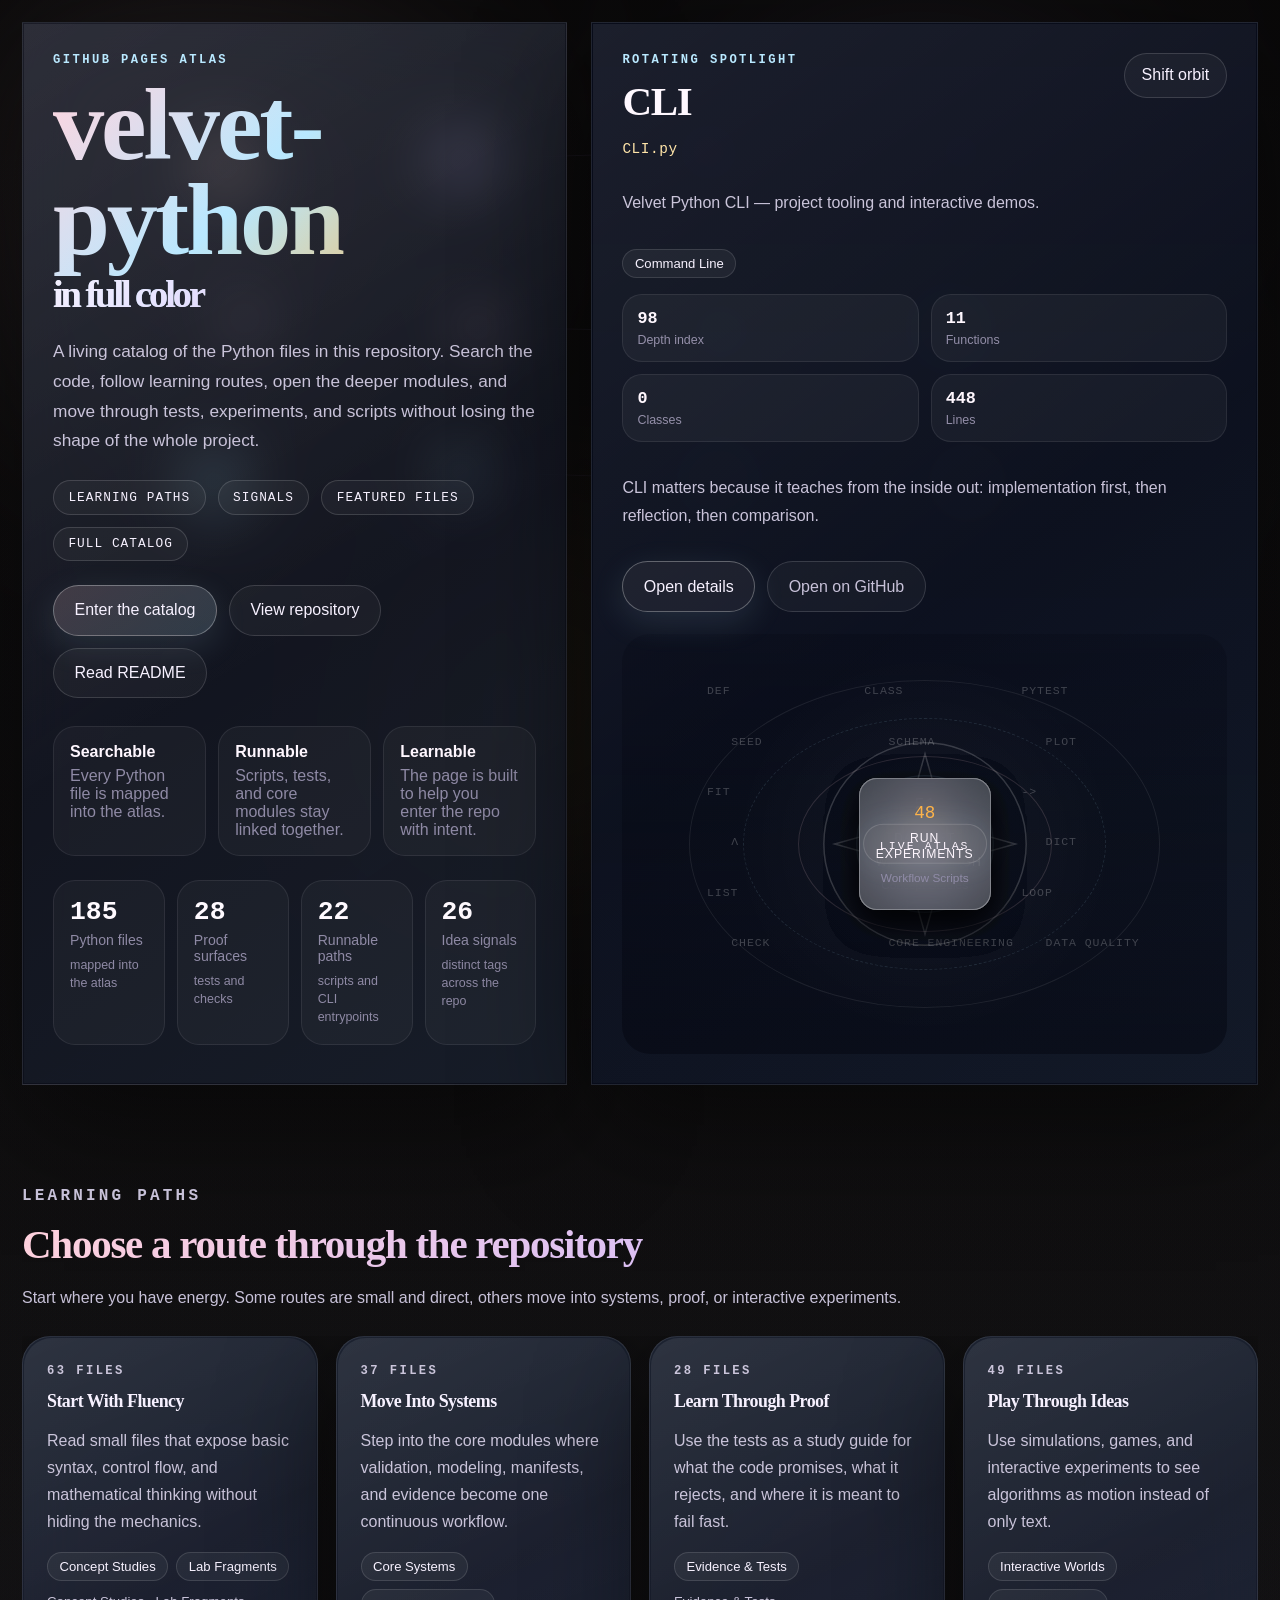
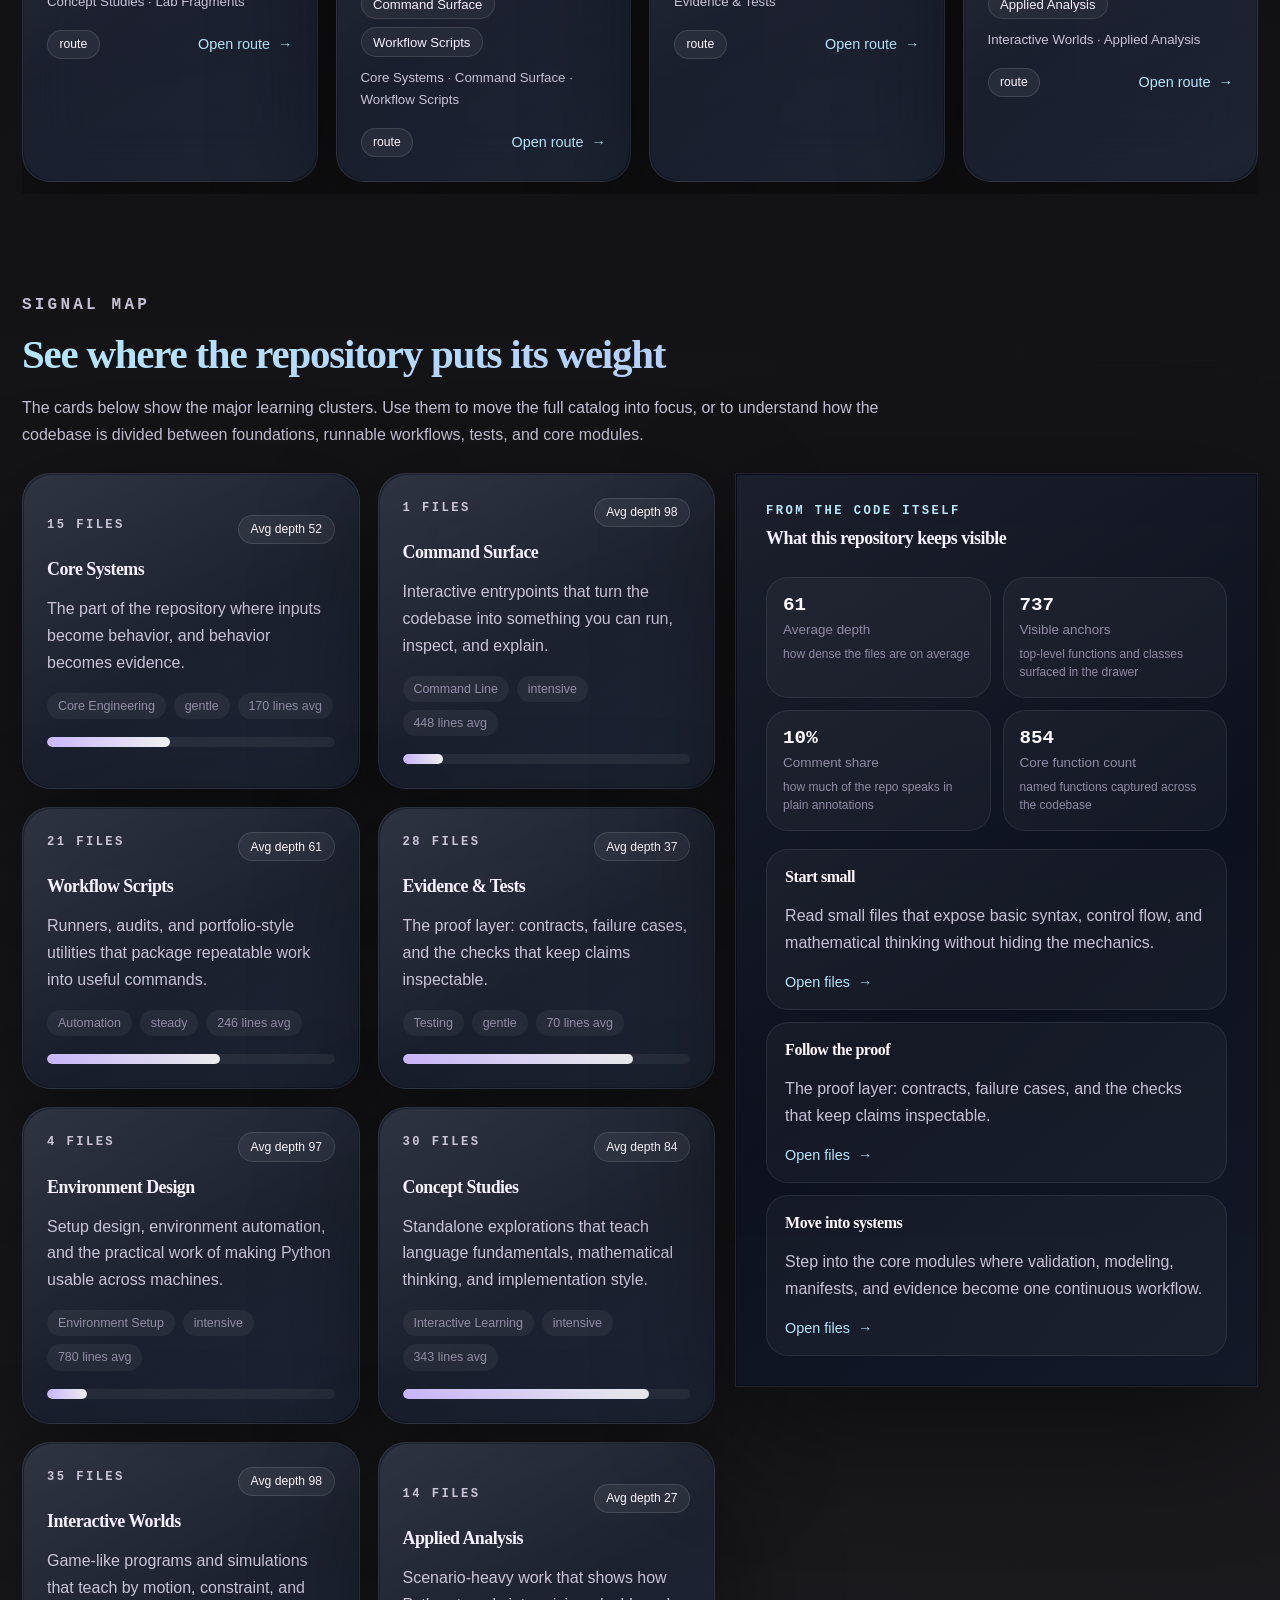
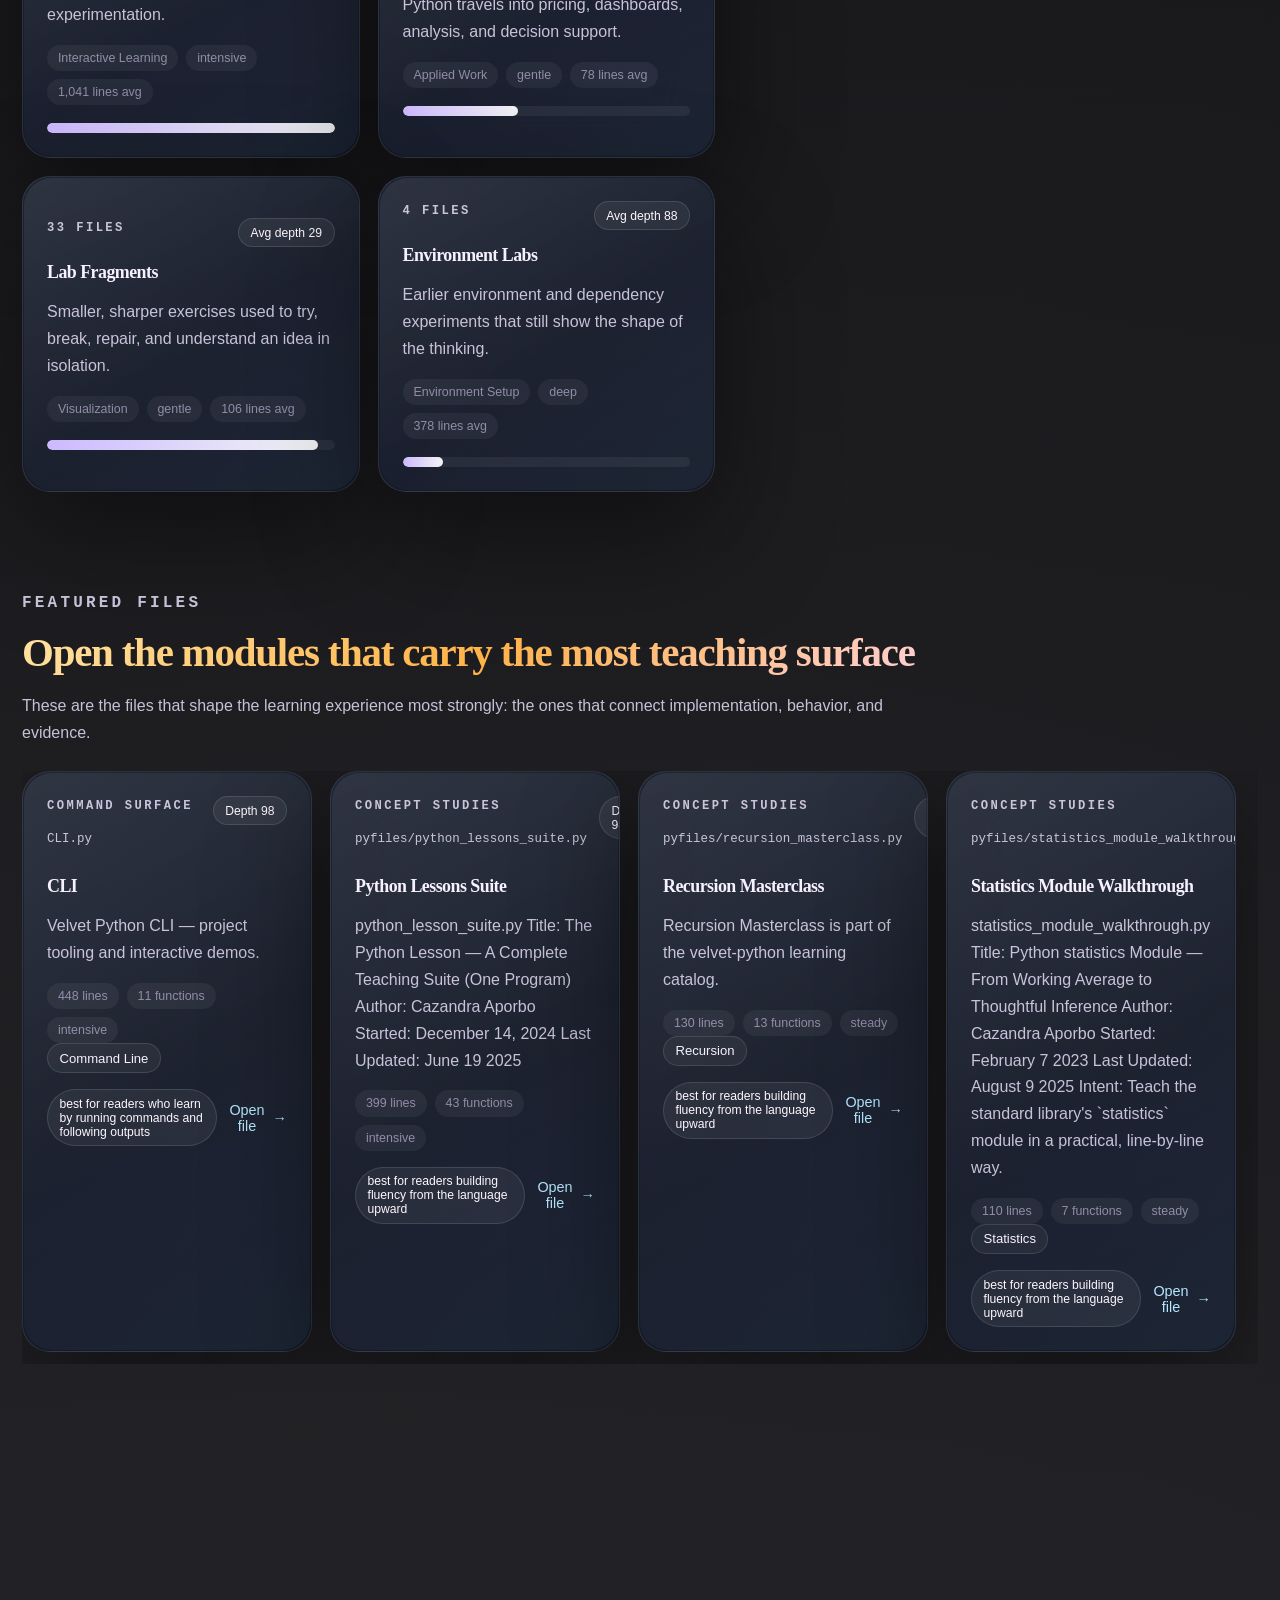
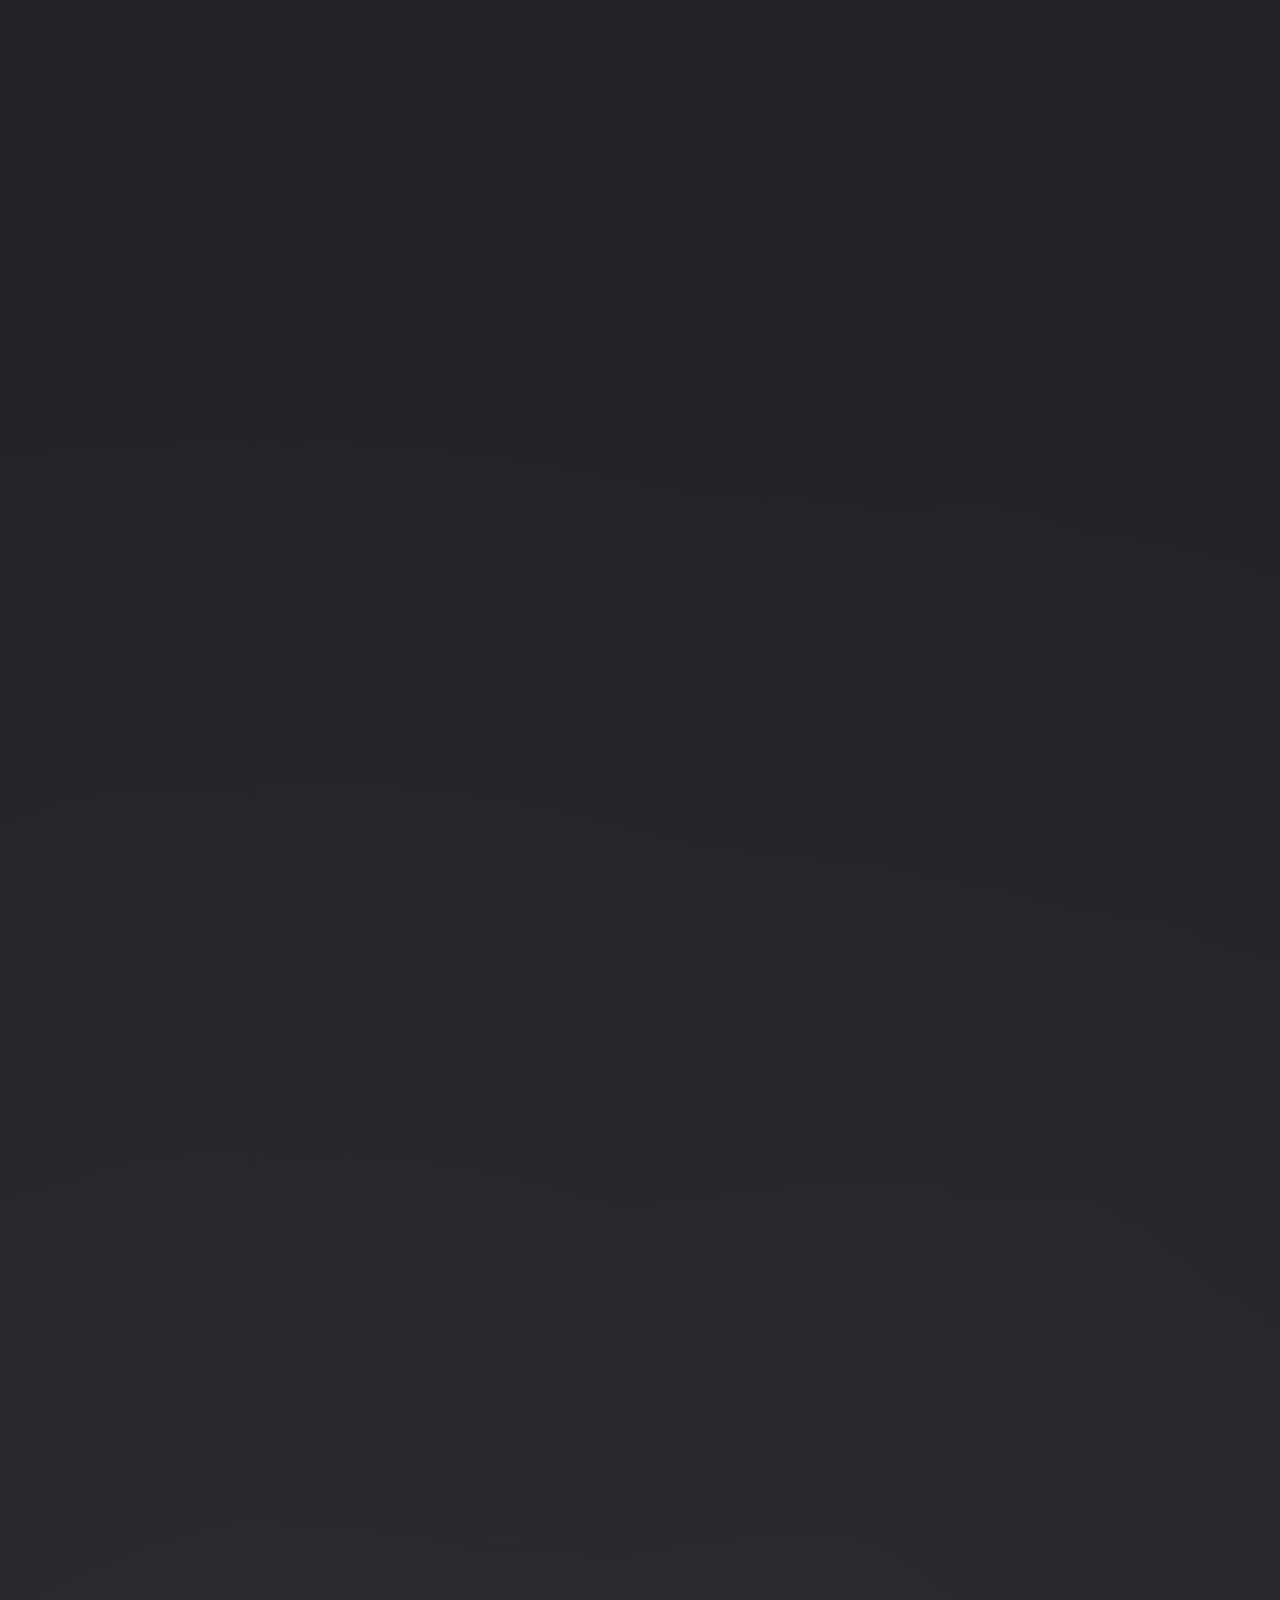
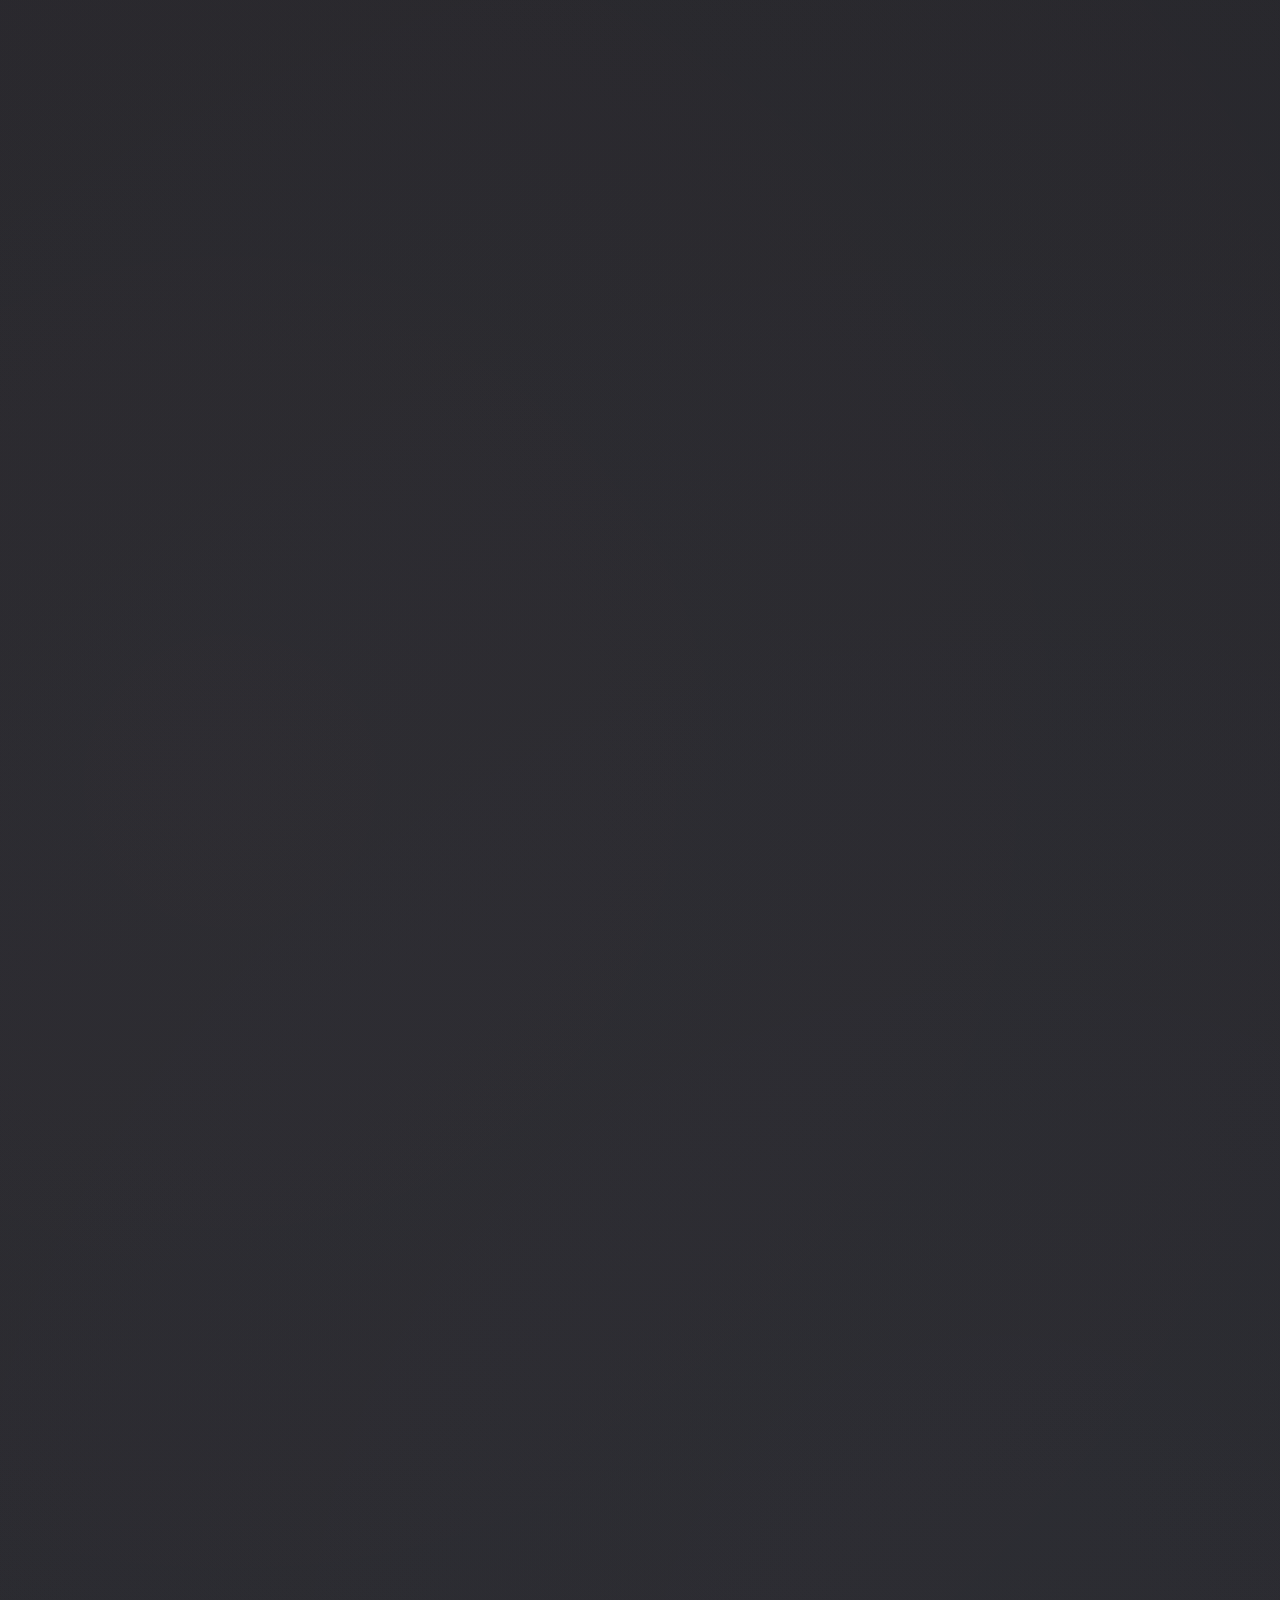
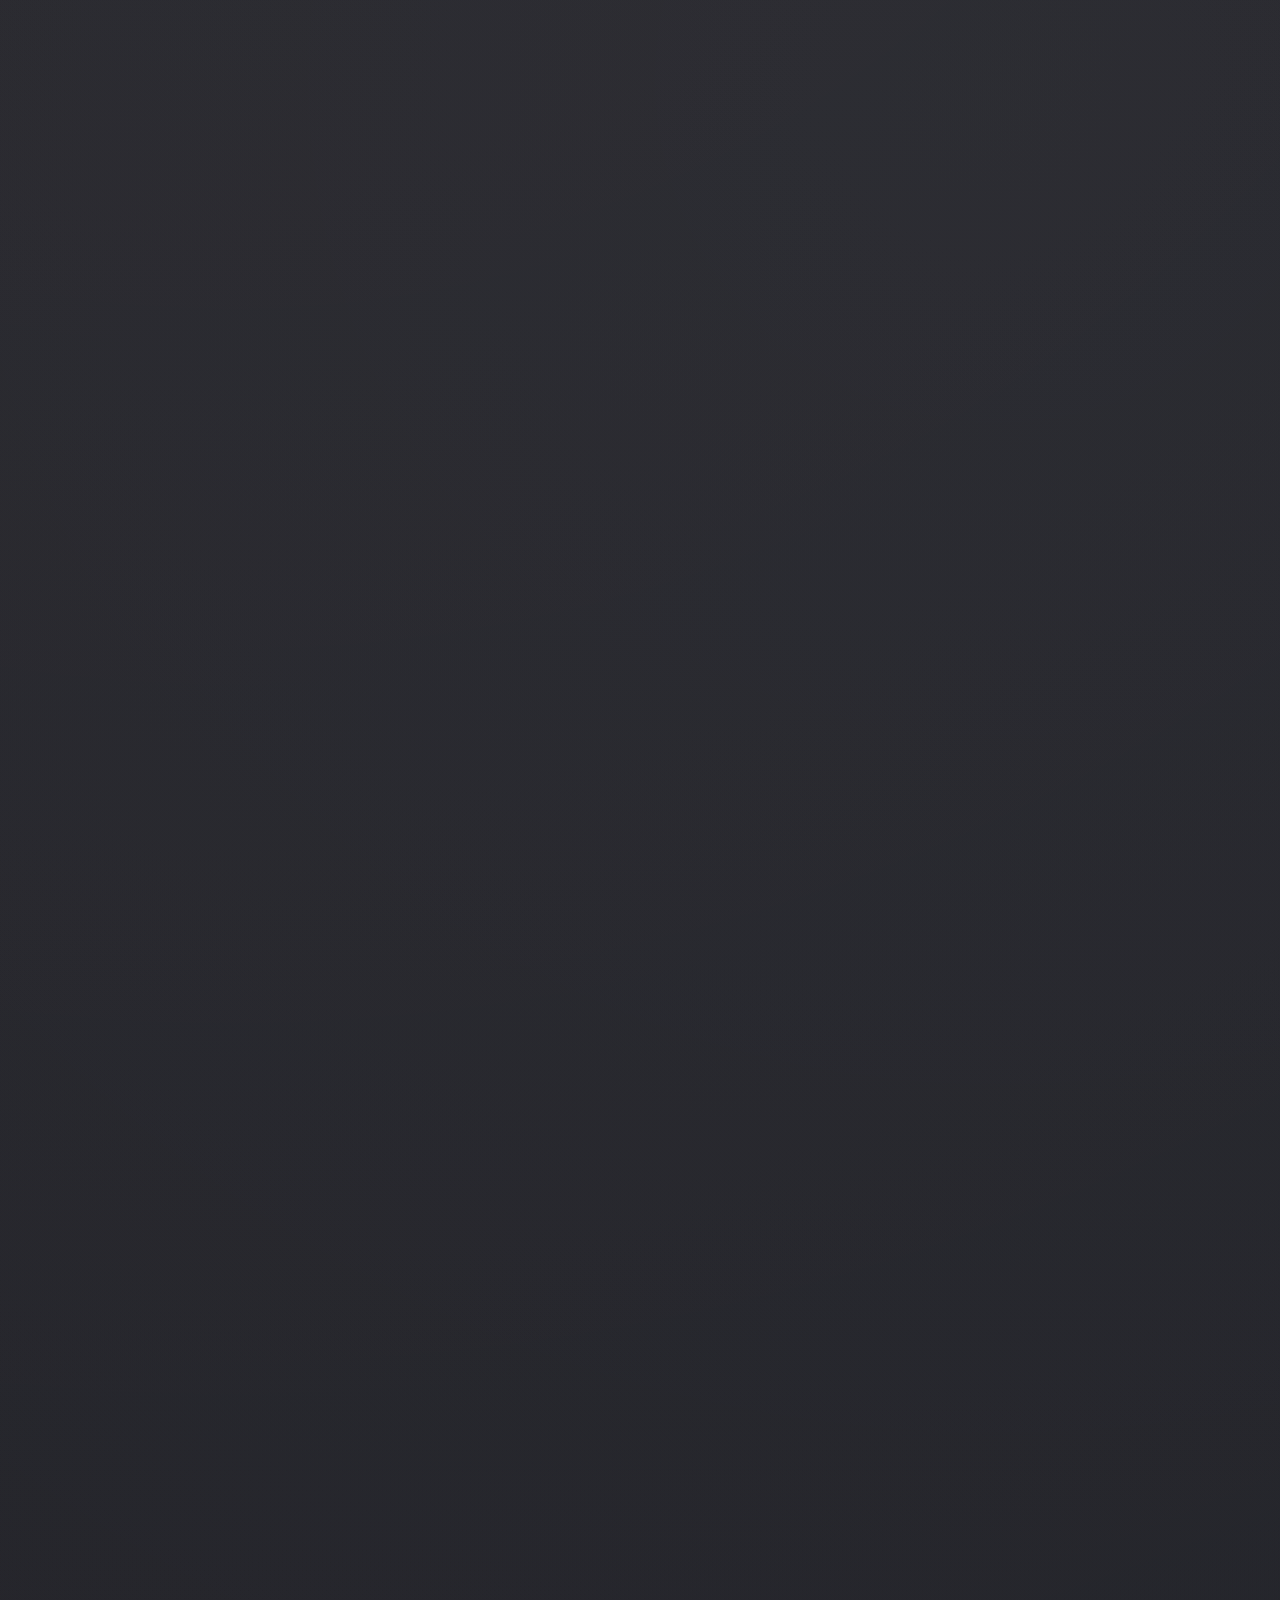
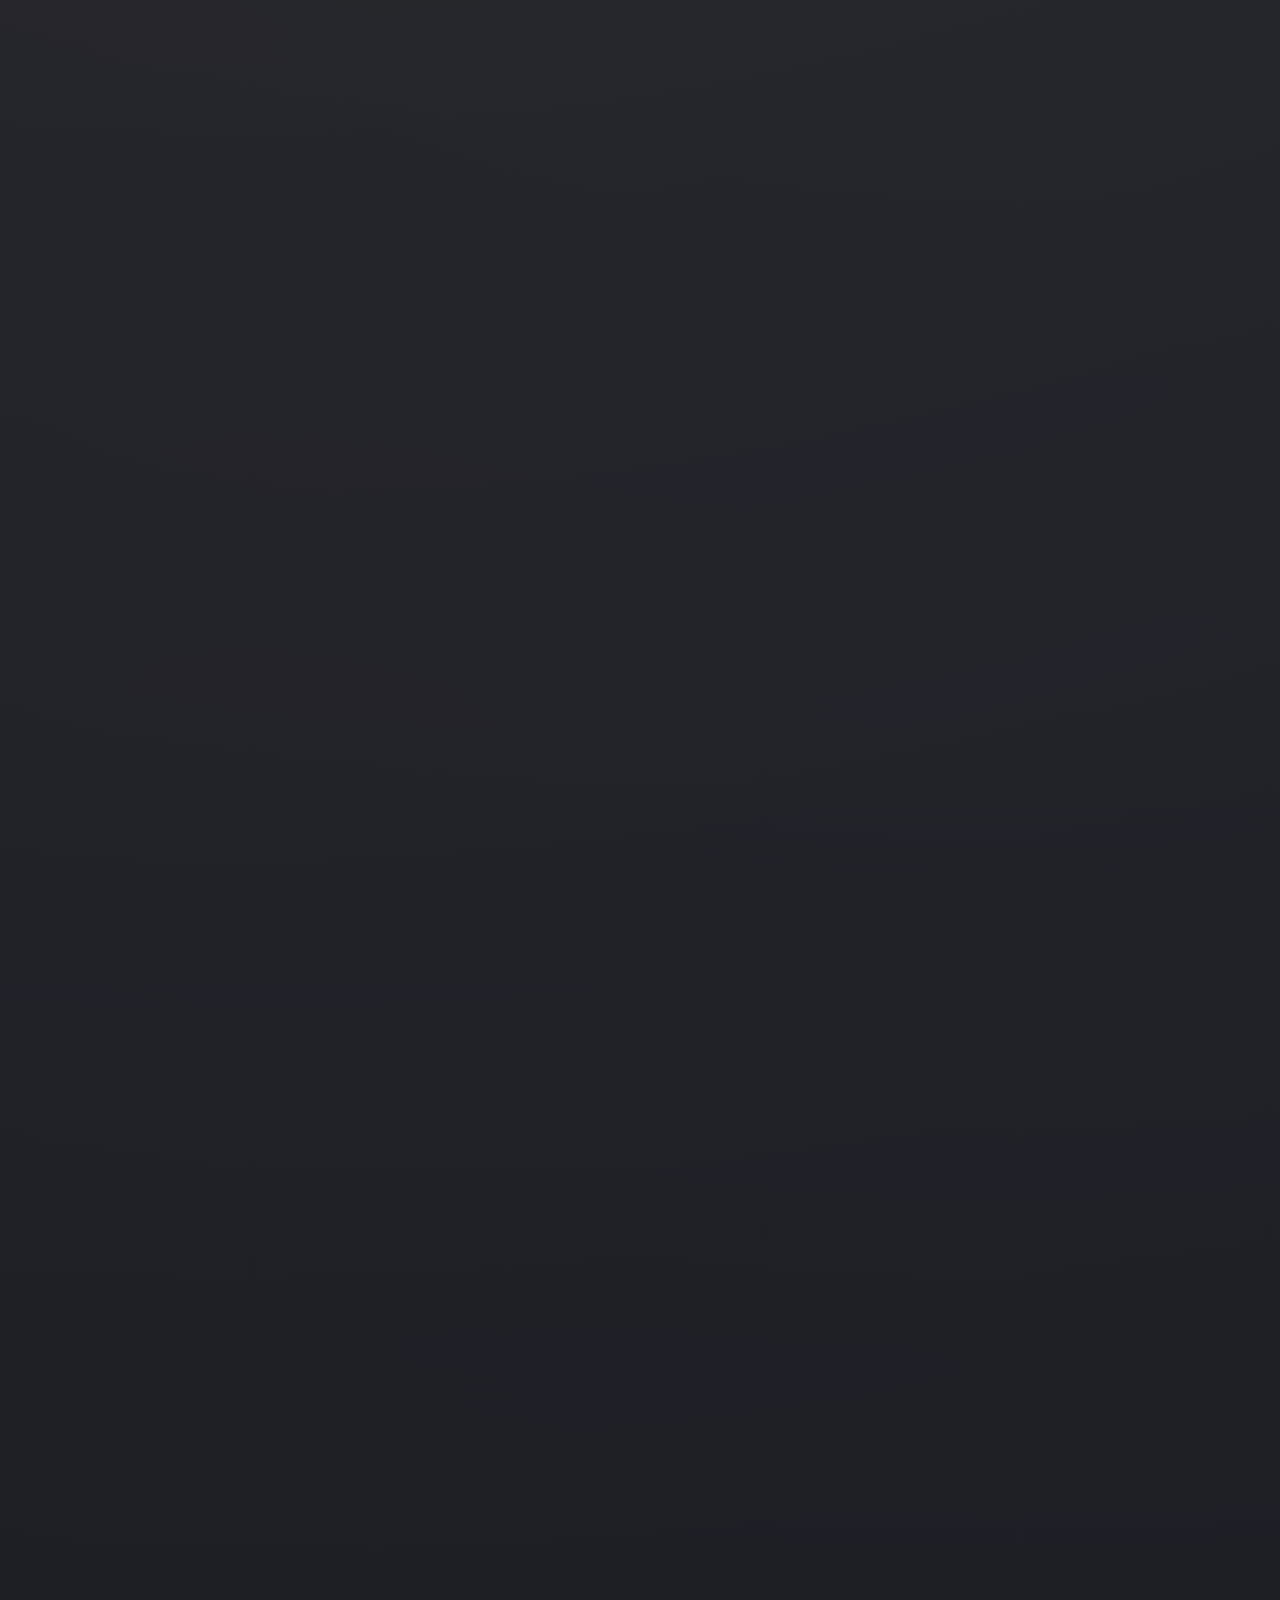
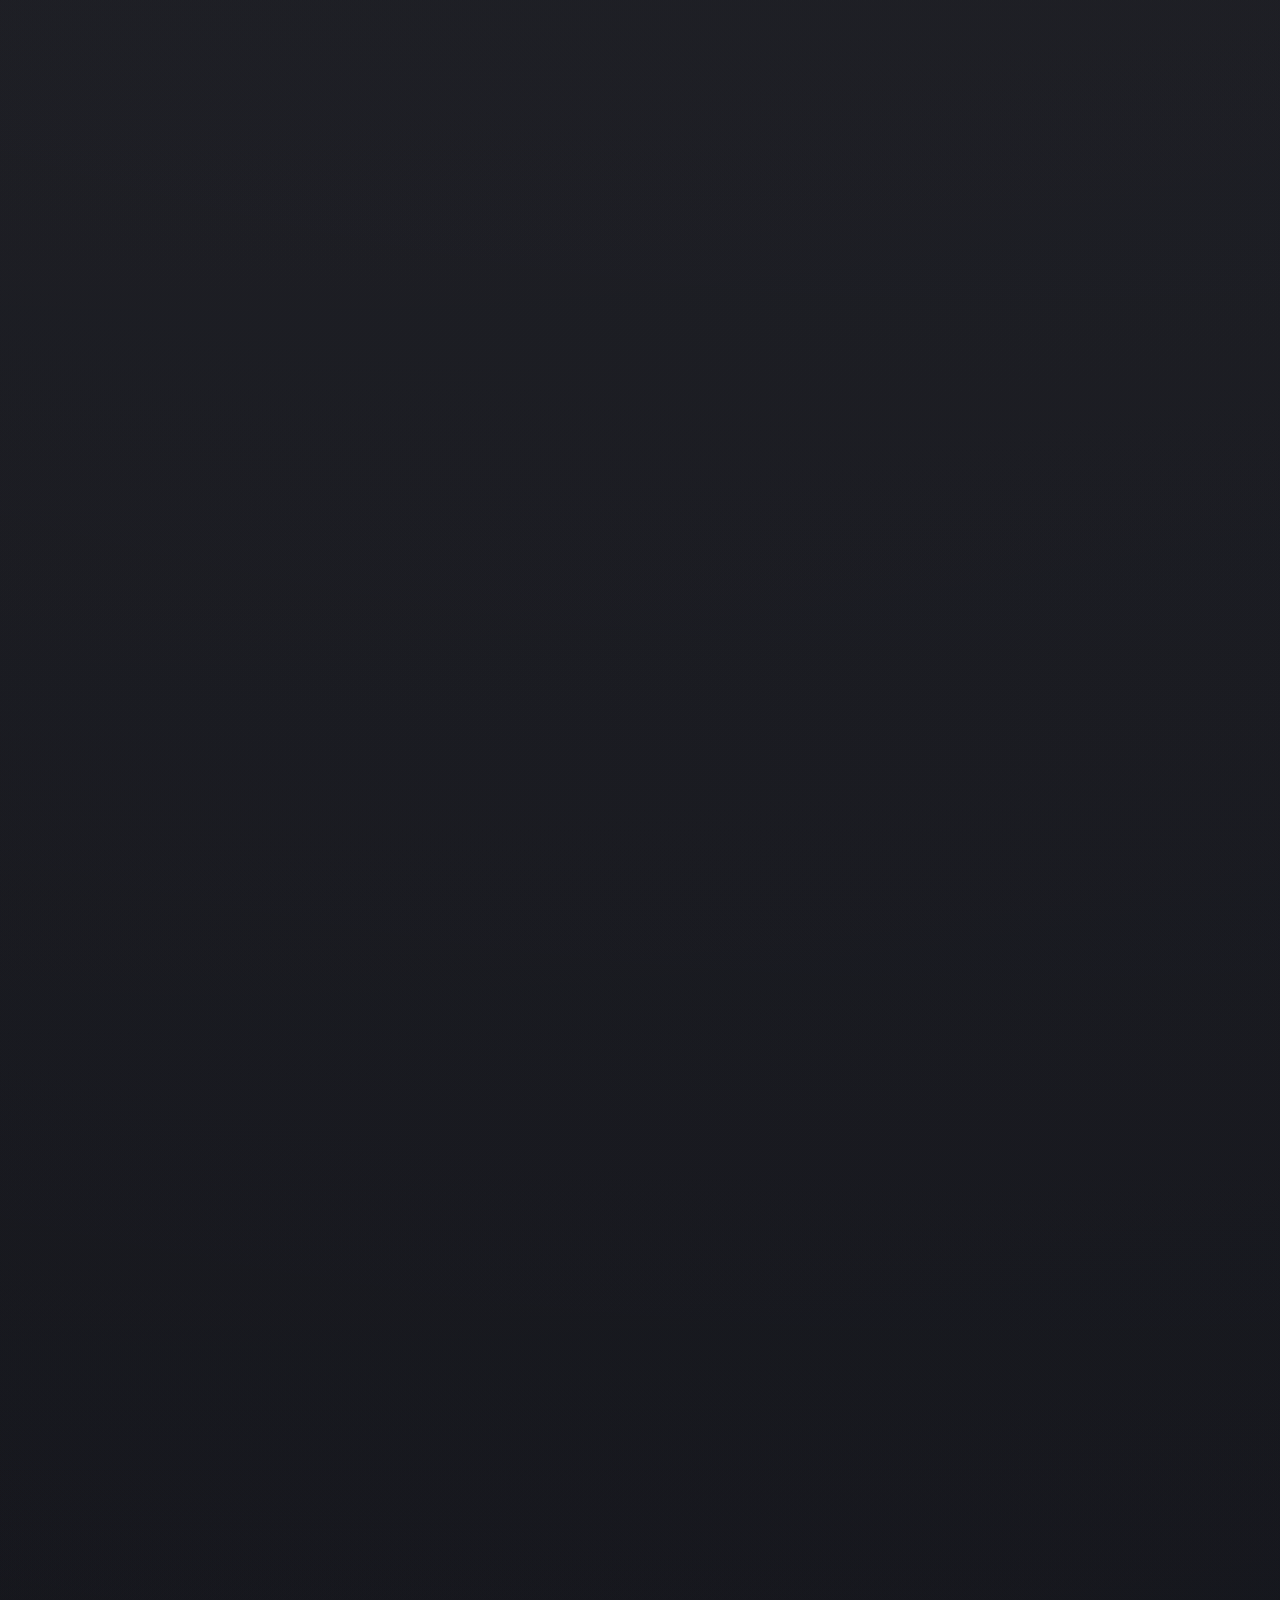
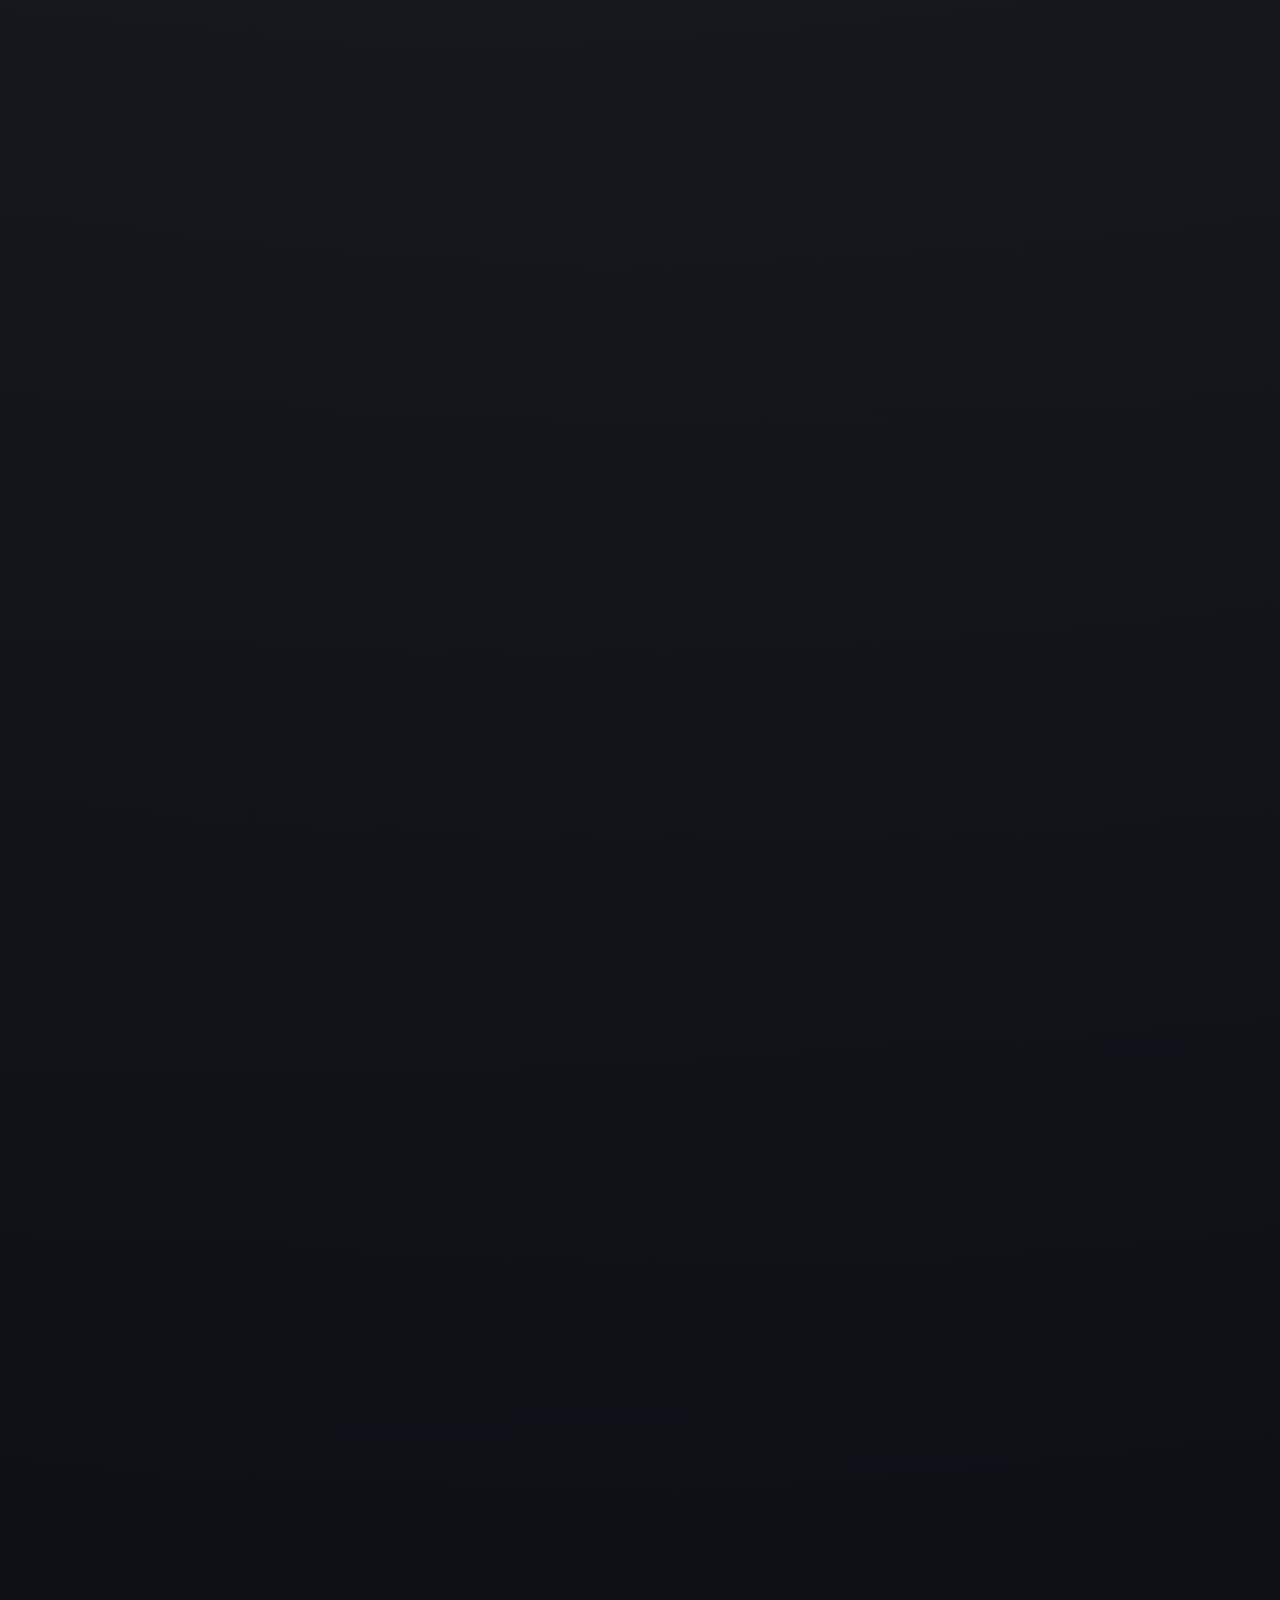
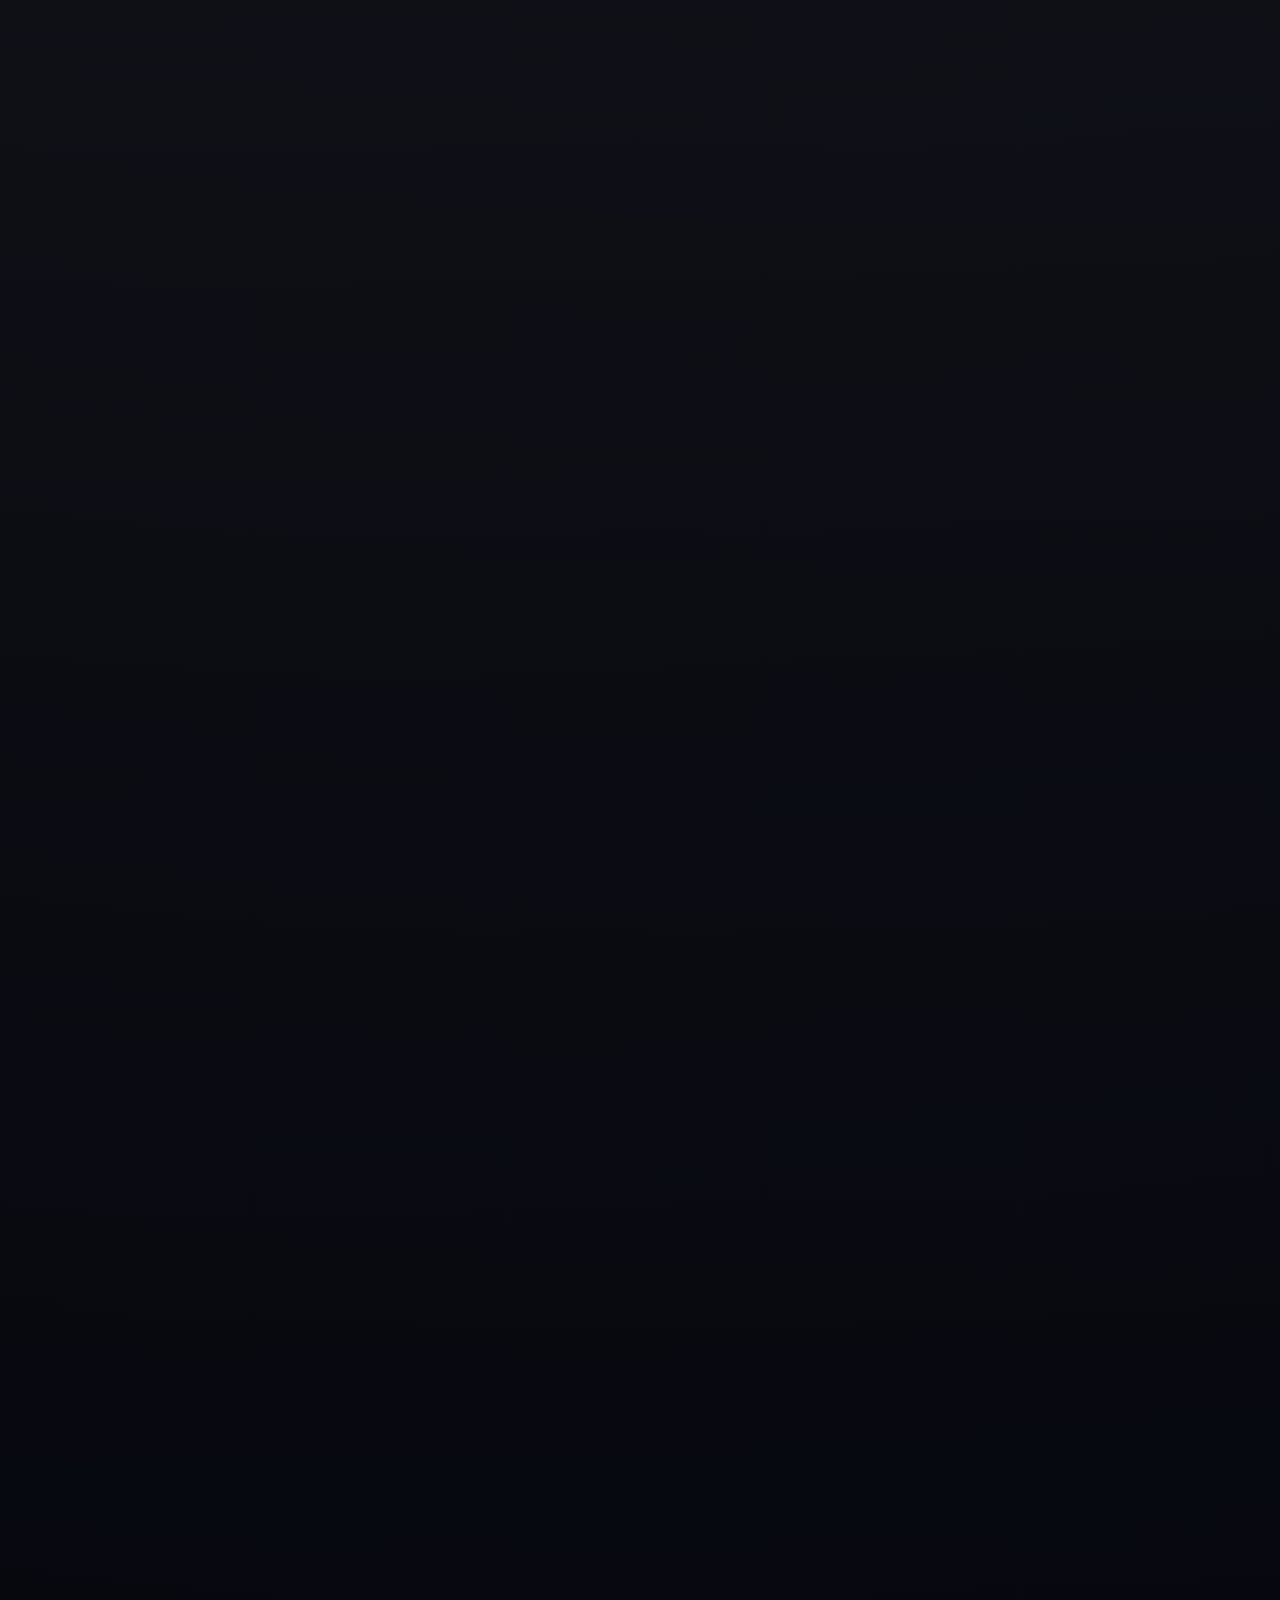
==== commit a7d7f6d8: "Refine GitHub Pages atlas experience" ====
--- a/docs/index.html
+++ b/docs/index.html
@@ -1,183 +1,268 @@
 <!DOCTYPE html>
 <html lang="en">
-<head>
-    <meta charset="UTF-8">
-    <meta name="viewport" content="width=device-width, initial-scale=1.0">
-    <title>Velvet Python | Elite Code Architecture</title>
-    <style>
-        @import url('https://fonts.googleapis.com/css2?family=Space+Grotesk:wght@300;400;600;700&display=swap');
-        
-        * {
-            margin: 0;
-            padding: 0;
-            box-sizing: border-box;
-        }
-
-        :root {
-            /* Holographic + Feminine Palette */
-            --primary-rose: #E8B4D0;
-            --primary-lavender: #D4A5E3;
-            --primary-periwinkle: #A8C5E8;
-            --accent-cyan: #7DDFE8;
-            --accent-magenta: #FF66CC;
-            --accent-gold: #FFD700;
-            
-            /* Depth layers */
-            --bg-void: #0a0a14;
-            --bg-deep: #1a1a2e;
-            --bg-surface: #2d2d4a;
-            --glass-light: rgba(232, 180, 208, 0.1);
-            --glass-medium: rgba(168, 197, 232, 0.15);
-            --glass-heavy: rgba(212, 165, 227, 0.2);
-            
-            --text-primary: #ffffff;
-            --text-secondary: #E8B4D0;
-            --text-muted: #A8A8D0;
-        }
-
-        html {
-            scroll-behavior: smooth;
-        }
-
-        body {
-            font-family: 'Space Grotesk', sans-serif;
-            background: linear-gradient(135deg, var(--bg-void) 0%, #0f0f1e 50%, var(--bg-deep) 100%);
-            color: var(--text-primary);
-            overflow-x: hidden;
-            position: relative;
-        }
-
-        /* Animated Background */
-        body::before {
-            content: '';
-            position: fixed;
-            top: 0;
-            left: 0;
-            width: 100%;
-            height: 100%;
-            background: 
-                radial-gradient(circle at 20% 50%, rgba(232, 180, 208, 0.08) 0%, transparent 50%),
-                radial-gradient(circle at 80% 80%, rgba(168, 197, 232, 0.08) 0%, transparent 50%),
-                radial-gradient(circle at 40% 20%, rgba(212, 165, 227, 0.05) 0%, transparent 50%);
-            animation: glow-pulse 15s ease-in-out infinite;
-            pointer-events: none;
-            z-index: 0;
-        }
-
-        @keyframes glow-pulse {
-            0%, 100% { opacity: 0.8; }
-            50% { opacity: 1.2; }
-        }
-
-        .container {
-            position: relative;
-            z-index: 1;
-            max-width: 1400px;
-            margin: 0 auto;
-            padding: 0 2rem;
-        }
-
-        /* ===== HEADER ===== */
-        header {
-            padding: 3rem 0;
-            text-align: center;
-            backdrop-filter: blur(10px);
-            border-bottom: 1px solid rgba(232, 180, 208, 0.2);
-            animation: slide-down 1s ease-out;
-        }
-
-        @keyframes slide-down {
-            from {
-                opacity: 0;
-                transform: translateY(-30px);
-            }
-            to {
-                opacity: 1;
-                transform: translateY(0);
-            }
-        }
-
-        h1 {
-            font-size: clamp(2.5rem, 8vw, 4.5rem);
-            background: linear-gradient(135deg, var(--primary-rose), var(--primary-lavender), var(--accent-cyan));
-            -webkit-background-clip: text;
-            -webkit-text-fill-color: transparent;
-            background-clip: text;
-            margin-bottom: 0.5rem;
-            font-weight: 700;
-            letter-spacing: -0.02em;
-            text-transform: uppercase;
-            animation: shimmer 3s ease-in-out infinite;
-        }
-
-        @keyframes shimmer {
-            0%, 100% {
-                filter: brightness(1) drop-shadow(0 0 20px rgba(232, 180, 208, 0.3));
-            }
-            50% {
-                filter: brightness(1.1) drop-shadow(0 0 40px rgba(168, 197, 232, 0.5));
-            }
-        }
-
-        .tagline {
-            font-size: 1.2rem;
-            color: var(--text-secondary);
-            opacity: 0.9;
-            font-weight: 300;
-            letter-spacing: 0.05em;
-            margin-bottom: 2rem;
-            animation: fade-in 1.5s ease-out 0.3s both;
-        }
-
-        @keyframes fade-in {
-            from {
-                opacity: 0;
-            }
-            to {
-                opacity: 1;
-            }
-        }
-
-        /* ===== NAVIGATION ===== */
-        nav {
-            display: flex;
-            gap: 2rem;
-            justify-content: center;
-            flex-wrap: wrap;
-            margin-bottom: 3rem;
-            animation: fade-in 1.5s ease-out 0.6s both;
-        }
-
-        nav button {
-            padding: 0.8rem 1.8rem;
-            background: var(--glass-medium);
-            border: 1px solid rgba(168, 197, 232, 0.4);
-            color: var(--text-primary);
-            border-radius: 50px;
-            cursor: pointer;
-            font-weight: 600;
-            font-size: 0.95rem;
-            backdrop-filter: blur(10px);
-            transition: all 0.3s ease;
-            text-transform: uppercase;
-            letter-spacing: 0.05em;
-        }
-
-        nav button:hover {
-            background: var(--glass-heavy);
-            border-color: var(--primary-rose);
-            transform: translateY(-3px);
-            box-shadow: 0 20px 40px rgba(232, 180, 208, 0.2);
-        }
-
-        nav button.active {
-            background: linear-gradient(135deg, var(--primary-rose), var(--primary-lavender));
-            border-color: var(--primary-rose);
-            box-shadow: 0 0 30px rgba(232, 180, 208, 0.4);
-        }
-
-        /* ===== SEARCH ===== */
-        .search-container {
+  <head>
+    <meta charset="UTF-8" />
+    <meta name="viewport" content="width=device-width, initial-scale=1.0" />
+    <meta
+      name="description"
+      content="velvet-python atlas: a dynamic GitHub Pages catalog of Python files, learning paths, tests, experiments, and workflow scripts."
+    />
+    <title>velvet-python atlas</title>
+    <link rel="stylesheet" href="./styles.css" />
+  </head>
+  <body>
+    <canvas id="depth-field" aria-hidden="true"></canvas>
+    <div class="aurora aurora-a" aria-hidden="true"></div>
+    <div class="aurora aurora-b" aria-hidden="true"></div>
+    <div class="grain" aria-hidden="true"></div>
+
+    <div class="page-shell">
+      <header class="hero" id="top" data-reveal>
+        <div class="hero-copy glass-panel">
+          <p class="eyebrow">GitHub Pages atlas</p>
+          <h1>velvet-python <span>in full color</span></h1>
+          <p class="hero-text">
+            A living catalog of the Python files in this repository. Search the
+            code, follow learning routes, open the deeper modules, and move
+            through tests, experiments, and scripts without losing the shape of
+            the whole project.
+          </p>
+
+          <nav class="hero-nav" aria-label="Atlas sections">
+            <a class="mini-link" href="#paths">Learning paths</a>
+            <a class="mini-link" href="#signals">Signals</a>
+            <a class="mini-link" href="#orbit">Featured files</a>
+            <a class="mini-link" href="#catalog">Full catalog</a>
+          </nav>
+
+          <div class="hero-actions">
+            <a class="action-button primary" href="#catalog">Enter the catalog</a>
+            <a class="action-button" href="https://github.com/Cazzy-Aporbo/velvet-python">View repository</a>
+            <a class="action-button" href="https://github.com/Cazzy-Aporbo/velvet-python/blob/main/README.md">Read README</a>
+          </div>
+
+          <div class="hero-promise">
+            <article class="promise-chip">
+              <strong>Searchable</strong>
+              <span>Every Python file is mapped into the atlas.</span>
+            </article>
+            <article class="promise-chip">
+              <strong>Runnable</strong>
+              <span>Scripts, tests, and core modules stay linked together.</span>
+            </article>
+            <article class="promise-chip">
+              <strong>Learnable</strong>
+              <span>The page is built to help you enter the repo with intent.</span>
+            </article>
+          </div>
+
+          <div class="metric-row" id="hero-stats"></div>
+        </div>
+
+        <aside class="hero-spotlight glass-panel" data-reveal>
+          <div class="spotlight-header">
+            <div>
+              <p class="eyebrow">Rotating spotlight</p>
+              <h2 id="spotlight-title">Loading the atlas</h2>
+            </div>
+            <button class="icon-button" id="next-featured" type="button">
+              Shift orbit
+            </button>
+          </div>
+
+          <p class="spotlight-path" id="spotlight-path"></p>
+          <p class="spotlight-summary" id="spotlight-summary"></p>
+          <div class="tag-row" id="spotlight-tags"></div>
+          <div class="spotlight-grid" id="spotlight-stats"></div>
+          <p class="spotlight-note" id="spotlight-why"></p>
+
+          <div class="spotlight-actions">
+            <button class="action-button primary outline" id="open-spotlight" type="button">
+              Open details
+            </button>
+            <a class="action-button subtle" id="spotlight-link" href="#">Open on GitHub</a>
+          </div>
+
+          <div class="hero-stage" aria-hidden="true">
+            <div class="orbital-shell">
+              <div class="orbital-ring orbital-ring-a"></div>
+              <div class="orbital-ring orbital-ring-b"></div>
+              <div class="orbital-ring orbital-ring-c"></div>
+              <div class="node-cluster" id="orbit-nodes"></div>
+              <div class="mandala">
+                <svg viewBox="0 0 200 200" role="presentation" aria-hidden="true">
+                  <circle cx="100" cy="100" r="92" class="mandala-ring"></circle>
+                  <circle cx="100" cy="100" r="62" class="mandala-ring faint"></circle>
+                  <path class="mandala-line" d="M100 18 L118 82 L182 100 L118 118 L100 182 L82 118 L18 100 L82 82 Z"></path>
+                  <path class="mandala-line faint" d="M100 42 L110 90 L158 100 L110 110 L100 158 L90 110 L42 100 L90 90 Z"></path>
+                </svg>
+              </div>
+              <div class="note-lattice" id="note-lattice"></div>
+              <div class="orbit-core">
+                <span class="orbit-core-label">live atlas</span>
+              </div>
+            </div>
+          </div>
+        </aside>
+      </header>
+
+      <main>
+        <section class="story-section" id="paths" data-reveal>
+          <div class="section-heading">
+            <p class="eyebrow">Learning paths</p>
+            <h2>Choose a route through the repository</h2>
+            <p>
+              Start where you have energy. Some routes are small and direct,
+              others move into systems, proof, or interactive experiments.
+            </p>
+          </div>
+          <div class="track-rail" id="track-rail"></div>
+        </section>
+
+        <section class="story-section" id="signals" data-reveal>
+          <div class="section-heading">
+            <p class="eyebrow">Signal map</p>
+            <h2>See where the repository puts its weight</h2>
+            <p>
+              The cards below show the major learning clusters. Use them to move
+              the full catalog into focus, or to understand how the codebase is
+              divided between foundations, runnable workflows, tests, and core
+              modules.
+            </p>
+          </div>
+
+          <div class="signal-layout">
+            <div class="cluster-grid" id="cluster-grid"></div>
+
+            <aside class="signal-panel glass-panel">
+              <div class="panel-head">
+                <p class="eyebrow">From the code itself</p>
+                <h3>What this repository keeps visible</h3>
+              </div>
+              <div class="method-grid" id="method-grid"></div>
+              <div class="signal-notes" id="signal-notes"></div>
+            </aside>
+          </div>
+        </section>
+
+        <section class="story-section" id="orbit" data-reveal>
+          <div class="section-heading">
+            <p class="eyebrow">Featured files</p>
+            <h2>Open the modules that carry the most teaching surface</h2>
+            <p>
+              These are the files that shape the learning experience most
+              strongly: the ones that connect implementation, behavior, and
+              evidence.
+            </p>
+          </div>
+          <div class="orbit-strip" id="orbit-strip"></div>
+        </section>
+
+        <section class="story-section" id="catalog" data-reveal>
+          <div class="section-heading">
+            <p class="eyebrow">File atlas</p>
+            <h2>Browse every Python file</h2>
+            <p>
+              Search by idea, filter by cluster, sort by depth, then open any
+              file to see what it teaches and where it lives in the repository.
+            </p>
+          </div>
+
+          <div class="controls glass-panel">
+            <label class="search-shell" for="catalog-search">
+              <span>Search the atlas</span>
+              <input
+                id="catalog-search"
+                type="search"
+                placeholder="Try recursion, pipeline, audit, registry, simulation, environment..."
+              />
+            </label>
+
+            <div class="filter-bar" id="filter-bar"></div>
+
+            <div class="sort-row">
+              <label for="sort-select">Sort by</label>
+              <select id="sort-select">
+                <option value="depth">Depth</option>
+                <option value="name">Name</option>
+                <option value="category">Category</option>
+              </select>
+              <button class="icon-button" id="surprise-button" type="button">
+                Shift the view
+              </button>
+            </div>
+          </div>
+
+          <div class="catalog-meta" id="catalog-meta"></div>
+
+          <div class="catalog-shell">
+            <div class="catalog-grid" id="catalog-grid"></div>
+
+            <aside class="catalog-guide glass-panel">
+              <p class="eyebrow">Current view</p>
+              <h3 id="guide-title">Loading the catalog</h3>
+              <p class="guide-note" id="guide-note"></p>
+              <div class="tag-row" id="guide-tags"></div>
+              <div class="guide-list" id="guide-list"></div>
+            </aside>
+          </div>
+        </section>
+      </main>
+
+      <footer class="page-footer glass-panel" data-reveal>
+        <div>
+          <p class="eyebrow">Generated from the repository</p>
+          <h2>This page stays tied to the code.</h2>
+          <p>
+            The catalog is rebuilt from the Python files in the repo, then
+            surfaced here as a way into the codebase. The visual layer is meant
+            to help the structure breathe, not replace the work itself.
+          </p>
+        </div>
+        <div class="footer-meta">
+          <p id="generated-at"></p>
+          <p>Rebuild with <code>python scripts/build_pages_catalog.py</code></p>
+        </div>
+      </footer>
+    </div>
+
+    <aside class="detail-drawer" id="detail-drawer" aria-hidden="true">
+      <div class="drawer-backdrop" id="drawer-backdrop"></div>
+      <div class="drawer-panel glass-panel" role="dialog" aria-modal="true" aria-labelledby="drawer-title">
+        <button class="drawer-close" id="drawer-close" type="button">Close</button>
+        <p class="eyebrow" id="drawer-category"></p>
+        <h2 id="drawer-title"></h2>
+        <p class="drawer-path" id="drawer-path"></p>
+        <p class="drawer-summary" id="drawer-summary"></p>
+        <div class="tag-row" id="drawer-tags"></div>
+        <div class="drawer-stat-grid" id="drawer-stats"></div>
+        <div class="drawer-copy">
+          <div>
+            <h3>Why this matters</h3>
+            <p id="drawer-why"></p>
+          </div>
+          <div>
+            <h3>How to enter it</h3>
+            <p id="drawer-learning"></p>
+          </div>
+          <div>
+            <h3>Best for</h3>
+            <p id="drawer-best-for"></p>
+          </div>
+          <div>
+            <h3>Visible anchors</h3>
+            <ul id="drawer-anchors"></ul>
+          </div>
+        </div>
+        <div class="drawer-actions">
+          <a class="action-button primary" id="drawer-link" href="#">Open on GitHub</a>
+        </div>
+      </div>
+    </aside>
+
+    <script type="module" src="./app.js"></script>
+  </body>
+</html>
             display: flex;
             justify-content: center;
             margin: 3rem 0;
@@ -1095,4 +1180,4 @@
         renderTimeline();
     </script>
 </body>
-</html>+</html>
--- a/docs/styles.css
+++ b/docs/styles.css
@@ -0,0 +1,1494 @@
+:root {
+  --bg-void: #020206;
+  --bg-deep: #050817;
+  --bg-panel: rgba(8, 12, 26, 0.74);
+  --bg-panel-strong: rgba(10, 16, 34, 0.88);
+  --border-soft: rgba(255, 255, 255, 0.1);
+  --border-bright: rgba(180, 231, 255, 0.42);
+  --text-main: #f7f1ff;
+  --text-muted: #c7c1d8;
+  --text-soft: #8f8aa5;
+  --rose: #ffd1dc;
+  --lavender: #cbb8ff;
+  --periwinkle: #b4c5ff;
+  --cyan: #b4e7ff;
+  --tangerine: #ffb347;
+  --gold: #ffe3a3;
+  --shadow: 0 40px 120px rgba(0, 0, 0, 0.48);
+  --heading-font: "Iowan Old Style", "Palatino Linotype", "Book Antiqua", "Times New Roman", serif;
+  --body-font: "Space Mono", "SFMono-Regular", "Consolas", monospace;
+  --body-copy: "Avenir Next", "Segoe UI", "Helvetica Neue", sans-serif;
+  --hero-gradient: linear-gradient(135deg, var(--rose), var(--cyan) 48%, var(--tangerine));
+}
+
+* {
+  box-sizing: border-box;
+}
+
+html {
+  scroll-behavior: smooth;
+  scrollbar-color: rgba(203, 184, 255, 0.72) rgba(6, 8, 18, 0.84);
+}
+
+body {
+  margin: 0;
+  min-height: 100vh;
+  overflow-x: hidden;
+  font-family: var(--body-copy);
+  color: var(--text-main);
+  background:
+    radial-gradient(circle at 18% 16%, rgba(255, 209, 220, 0.12), transparent 26%),
+    radial-gradient(circle at 78% 18%, rgba(180, 231, 255, 0.1), transparent 24%),
+    radial-gradient(circle at 66% 80%, rgba(255, 179, 71, 0.08), transparent 24%),
+    linear-gradient(180deg, #000000, #02040c 44%, #030615 100%);
+}
+
+body::-webkit-scrollbar {
+  width: 14px;
+}
+
+body::-webkit-scrollbar-track {
+  background: rgba(4, 5, 12, 0.92);
+}
+
+body::-webkit-scrollbar-thumb {
+  background: linear-gradient(180deg, var(--rose), var(--lavender), var(--cyan), var(--tangerine));
+  border-radius: 999px;
+  border: 3px solid rgba(4, 5, 12, 0.95);
+}
+
+#depth-field,
+.aurora,
+.grain {
+  position: fixed;
+  inset: 0;
+  pointer-events: none;
+}
+
+#depth-field {
+  z-index: 0;
+}
+
+.aurora {
+  z-index: 0;
+  opacity: 0.5;
+  mix-blend-mode: screen;
+  filter: blur(80px);
+}
+
+.aurora-a {
+  background:
+    radial-gradient(circle at 16% 20%, rgba(255, 209, 220, 0.28), transparent 28%),
+    radial-gradient(circle at 74% 46%, rgba(180, 231, 255, 0.18), transparent 24%);
+  animation: auroraFloatA 18s ease-in-out infinite;
+}
+
+.aurora-b {
+  background:
+    radial-gradient(circle at 72% 18%, rgba(203, 184, 255, 0.18), transparent 24%),
+    radial-gradient(circle at 42% 78%, rgba(255, 179, 71, 0.14), transparent 28%);
+  animation: auroraFloatB 23s ease-in-out infinite;
+}
+
+.grain {
+  z-index: 1;
+  opacity: 0.08;
+  background-image:
+    linear-gradient(transparent 97%, rgba(255, 255, 255, 0.04) 100%),
+    linear-gradient(90deg, transparent 97%, rgba(255, 255, 255, 0.025) 100%);
+  background-size: 3px 3px, 3px 3px;
+}
+
+.page-shell {
+  position: relative;
+  z-index: 2;
+  width: min(1420px, calc(100% - 44px));
+  margin: 0 auto;
+  padding: 22px 0 84px;
+}
+
+.glass-panel {
+  background:
+    linear-gradient(150deg, rgba(255, 255, 255, 0.07), rgba(255, 255, 255, 0.02) 58%),
+    var(--bg-panel);
+  border: 1px solid var(--border-soft);
+  box-shadow: var(--shadow);
+  backdrop-filter: blur(28px) saturate(1.18);
+  -webkit-backdrop-filter: blur(28px) saturate(1.18);
+}
+
+.accent-rose {
+  --card-accent: var(--rose);
+  --card-accent-soft: rgba(255, 209, 220, 0.26);
+}
+
+.accent-lavender {
+  --card-accent: var(--lavender);
+  --card-accent-soft: rgba(203, 184, 255, 0.24);
+}
+
+.accent-periwinkle {
+  --card-accent: var(--periwinkle);
+  --card-accent-soft: rgba(180, 197, 255, 0.22);
+}
+
+.accent-cyan {
+  --card-accent: var(--cyan);
+  --card-accent-soft: rgba(180, 231, 255, 0.24);
+}
+
+.accent-tangerine {
+  --card-accent: var(--tangerine);
+  --card-accent-soft: rgba(255, 179, 71, 0.2);
+}
+
+.accent-gold {
+  --card-accent: var(--gold);
+  --card-accent-soft: rgba(255, 227, 163, 0.2);
+}
+
+.hero,
+.page-footer,
+.controls,
+.catalog-guide,
+.drawer-panel {
+  border-radius: 30px;
+}
+
+.hero {
+  display: grid;
+  grid-template-columns: minmax(0, 0.9fr) minmax(0, 1.1fr);
+  gap: 24px;
+  min-height: 92vh;
+  align-items: stretch;
+}
+
+.hero-copy,
+.hero-spotlight,
+.track-card,
+.cluster-card,
+.signal-panel,
+.orbit-card,
+.catalog-card,
+.page-footer {
+  position: relative;
+  overflow: hidden;
+}
+
+.hero-copy,
+.hero-spotlight,
+.signal-panel,
+.controls,
+.catalog-guide,
+.page-footer,
+.drawer-panel {
+  padding: 30px;
+}
+
+.hero-copy::before,
+.hero-spotlight::before,
+.track-card::before,
+.cluster-card::before,
+.signal-panel::before,
+.orbit-card::before,
+.catalog-card::before,
+.catalog-guide::before,
+.page-footer::before,
+.drawer-panel::before {
+  content: "";
+  position: absolute;
+  inset: 1px;
+  border-radius: inherit;
+  background: linear-gradient(
+    145deg,
+    rgba(255, 255, 255, 0.08),
+    rgba(255, 255, 255, 0.02) 54%,
+    rgba(180, 231, 255, 0.06)
+  );
+  pointer-events: none;
+}
+
+.eyebrow {
+  margin: 0 0 10px;
+  font-family: var(--body-font);
+  font-size: 0.76rem;
+  font-weight: 700;
+  letter-spacing: 0.2em;
+  text-transform: uppercase;
+  color: var(--cyan);
+}
+
+h1,
+h2,
+h3,
+h4 {
+  margin: 0;
+  font-family: var(--heading-font);
+  letter-spacing: -0.03em;
+}
+
+h1 {
+  max-width: 8ch;
+  font-size: clamp(3.6rem, 8vw, 6.8rem);
+  line-height: 0.93;
+  background: var(--hero-gradient);
+  -webkit-background-clip: text;
+  background-clip: text;
+  color: transparent;
+  text-wrap: balance;
+}
+
+h1 span {
+  display: block;
+  font-size: clamp(1.7rem, 3vw, 2.5rem);
+  margin-top: 10px;
+  color: rgba(247, 241, 255, 0.88);
+  background: linear-gradient(135deg, rgba(247, 241, 255, 0.9), rgba(203, 184, 255, 0.9));
+  -webkit-background-clip: text;
+  background-clip: text;
+  -webkit-text-fill-color: transparent;
+}
+
+h2 {
+  font-size: clamp(1.95rem, 3.2vw, 3.2rem);
+  color: #fff8ff;
+}
+
+h3 {
+  font-size: 1.12rem;
+  color: #f6f0ff;
+  margin-bottom: 10px;
+}
+
+h4 {
+  font-size: 1rem;
+  color: #fff5fb;
+  margin-bottom: 8px;
+}
+
+.hero-text,
+.section-heading p,
+.spotlight-summary,
+.spotlight-note,
+.signal-note-card p,
+.drawer-summary,
+.drawer-copy p,
+.page-footer p,
+.guide-note {
+  color: var(--text-muted);
+  line-height: 1.72;
+  font-size: 1rem;
+}
+
+.hero-text {
+  max-width: 40rem;
+  margin: 24px 0 24px;
+  font-size: 1.08rem;
+}
+
+.hero-nav,
+.hero-actions,
+.spotlight-actions,
+.drawer-actions {
+  display: flex;
+  flex-wrap: wrap;
+  gap: 12px;
+}
+
+.hero-nav {
+  margin-bottom: 24px;
+}
+
+.mini-link,
+.action-button,
+.icon-button,
+.filter-button,
+.cluster-button,
+.guide-button,
+.node {
+  font: inherit;
+}
+
+.mini-link,
+.action-button,
+.icon-button,
+.filter-button,
+.cluster-button,
+.guide-button,
+.drawer-close {
+  border: 1px solid rgba(255, 255, 255, 0.14);
+  background: rgba(255, 255, 255, 0.04);
+  color: var(--text-main);
+  text-decoration: none;
+  transition:
+    transform 180ms ease,
+    border-color 180ms ease,
+    box-shadow 180ms ease,
+    background 180ms ease;
+}
+
+.mini-link {
+  padding: 0.55rem 0.9rem;
+  border-radius: 999px;
+  font-family: var(--body-font);
+  font-size: 0.8rem;
+  letter-spacing: 0.08em;
+  text-transform: uppercase;
+}
+
+.action-button,
+.icon-button,
+.filter-button,
+.drawer-close {
+  position: relative;
+  z-index: 1;
+  border-radius: 999px;
+}
+
+.action-button {
+  padding: 0.95rem 1.28rem;
+}
+
+.action-button.primary,
+.icon-button:hover,
+.filter-button.active,
+.mini-link:hover {
+  background: linear-gradient(140deg, rgba(255, 209, 220, 0.18), rgba(180, 231, 255, 0.18));
+  border-color: rgba(255, 255, 255, 0.3);
+  box-shadow: 0 10px 34px rgba(180, 231, 255, 0.12);
+}
+
+.action-button.primary.outline {
+  background: rgba(255, 255, 255, 0.06);
+}
+
+.action-button.subtle {
+  color: var(--text-muted);
+}
+
+.icon-button,
+.drawer-close {
+  cursor: pointer;
+  padding: 0.78rem 1.05rem;
+}
+
+.mini-link:hover,
+.action-button:hover,
+.icon-button:hover,
+.filter-button:hover,
+.cluster-button:hover,
+.guide-button:hover,
+.catalog-card:hover,
+.track-card:hover,
+.orbit-card:hover {
+  transform: translateY(-4px);
+}
+
+.hero-promise {
+  display: grid;
+  grid-template-columns: repeat(3, minmax(0, 1fr));
+  gap: 12px;
+  margin-top: 28px;
+}
+
+.promise-chip,
+.metric-chip,
+.method-card,
+.signal-note-card,
+.guide-button,
+.empty-guide {
+  position: relative;
+  border-radius: 22px;
+  background: rgba(255, 255, 255, 0.035);
+  border: 1px solid rgba(255, 255, 255, 0.08);
+}
+
+.promise-chip {
+  padding: 16px;
+}
+
+.promise-chip strong {
+  display: block;
+  margin-bottom: 6px;
+  color: #fff7ff;
+}
+
+.promise-chip span,
+.metric-chip span,
+.metric-chip small,
+.method-card span,
+.method-card small,
+.guide-button span,
+.empty-guide span {
+  color: var(--text-soft);
+}
+
+.metric-row {
+  display: grid;
+  grid-template-columns: repeat(4, minmax(0, 1fr));
+  gap: 12px;
+  margin-top: 24px;
+}
+
+.metric-chip {
+  padding: 16px 16px 18px;
+}
+
+.metric-chip strong {
+  display: block;
+  font-family: var(--body-font);
+  font-size: 1.65rem;
+  color: #fffaff;
+}
+
+.metric-chip span {
+  display: block;
+  margin-top: 5px;
+  font-size: 0.88rem;
+}
+
+.metric-chip small {
+  display: block;
+  margin-top: 8px;
+  font-size: 0.78rem;
+  line-height: 1.45;
+}
+
+.hero-spotlight {
+  display: grid;
+  grid-template-rows: auto auto auto auto auto 1fr;
+  gap: 16px;
+  min-height: 100%;
+  background:
+    linear-gradient(180deg, rgba(8, 12, 26, 0.92), rgba(8, 12, 26, 0.78)),
+    var(--bg-panel-strong);
+}
+
+.spotlight-header {
+  display: flex;
+  justify-content: space-between;
+  gap: 16px;
+  align-items: start;
+}
+
+.spotlight-path,
+.drawer-path {
+  margin: 0;
+  color: var(--gold);
+  font-family: var(--body-font);
+  font-size: 0.9rem;
+  letter-spacing: 0.04em;
+  word-break: break-word;
+}
+
+.tag-row {
+  display: flex;
+  flex-wrap: wrap;
+  gap: 8px;
+}
+
+.tag-row span {
+  display: inline-flex;
+  align-items: center;
+  padding: 0.4rem 0.72rem;
+  border-radius: 999px;
+  border: 1px solid rgba(255, 255, 255, 0.12);
+  background: rgba(255, 255, 255, 0.05);
+  color: var(--text-main);
+  font-size: 0.82rem;
+}
+
+.spotlight-grid,
+.drawer-stat-grid {
+  display: grid;
+  grid-template-columns: repeat(2, minmax(0, 1fr));
+  gap: 12px;
+}
+
+.stat-box {
+  padding: 14px;
+  border-radius: 20px;
+  background: rgba(255, 255, 255, 0.045);
+  border: 1px solid rgba(255, 255, 255, 0.08);
+}
+
+.stat-box strong {
+  display: block;
+  font-family: var(--body-font);
+  font-size: 1.05rem;
+  color: #fff7fe;
+}
+
+.stat-box span {
+  display: block;
+  margin-top: 5px;
+  color: var(--text-soft);
+  font-size: 0.78rem;
+}
+
+.hero-stage {
+  position: relative;
+  min-height: 420px;
+  margin-top: 6px;
+  border-radius: 28px;
+  overflow: hidden;
+  background:
+    radial-gradient(circle at 50% 50%, rgba(255, 255, 255, 0.04), transparent 52%),
+    linear-gradient(180deg, rgba(4, 6, 16, 0.2), rgba(4, 6, 16, 0.5));
+}
+
+.orbital-shell {
+  position: relative;
+  width: 100%;
+  height: 100%;
+  min-height: 420px;
+  display: flex;
+  align-items: center;
+  justify-content: center;
+  perspective: 1400px;
+}
+
+.orbital-ring {
+  position: absolute;
+  border: 1px solid rgba(255, 255, 255, 0.08);
+  border-radius: 50%;
+}
+
+.orbital-ring-a {
+  width: 78%;
+  height: 78%;
+  animation: rotateSlow 32s linear infinite;
+}
+
+.orbital-ring-b {
+  width: 60%;
+  height: 60%;
+  border-style: dashed;
+  border-color: rgba(180, 231, 255, 0.12);
+  animation: rotateSlowReverse 26s linear infinite;
+}
+
+.orbital-ring-c {
+  width: 42%;
+  height: 42%;
+  border-color: rgba(255, 209, 220, 0.14);
+  animation: pulseRing 8s ease-in-out infinite;
+}
+
+.node-cluster,
+.note-lattice {
+  position: absolute;
+  inset: 0;
+}
+
+.node-cluster {
+  pointer-events: none;
+}
+
+.node {
+  position: absolute;
+  top: 50%;
+  left: 50%;
+  width: 132px;
+  height: 132px;
+  margin: -66px 0 0 -66px;
+  border: 0;
+  padding: 0;
+  background: transparent;
+  cursor: pointer;
+  pointer-events: auto;
+  transform-style: preserve-3d;
+  z-index: 4;
+}
+
+.node-inner {
+  position: relative;
+  display: block;
+  width: 100%;
+  height: 100%;
+  transform-style: preserve-3d;
+  transition: transform 0.7s cubic-bezier(0.4, 0, 0.2, 1);
+}
+
+.node:hover {
+  z-index: 8;
+}
+
+.node:hover .node-inner {
+  transform: rotateY(180deg) scale(1.06);
+}
+
+.node-front,
+.node-back {
+  position: absolute;
+  inset: 0;
+  display: flex;
+  flex-direction: column;
+  justify-content: center;
+  gap: 8px;
+  padding: 16px;
+  border-radius: 18px;
+  background: rgba(255, 255, 255, 0.04);
+  border: 1px solid rgba(255, 255, 255, 0.16);
+  backdrop-filter: blur(20px);
+  -webkit-backdrop-filter: blur(20px);
+  backface-visibility: hidden;
+  text-align: center;
+}
+
+.node-front {
+  box-shadow: 0 12px 34px rgba(0, 0, 0, 0.28);
+}
+
+.node-back {
+  transform: rotateY(180deg);
+  background: rgba(255, 255, 255, 0.08);
+}
+
+.node-metric {
+  font-family: var(--body-font);
+  font-size: 1.1rem;
+  color: var(--card-accent, var(--cyan));
+}
+
+.node-label {
+  font-size: 0.76rem;
+  line-height: 1.3;
+  text-transform: uppercase;
+  letter-spacing: 0.08em;
+  color: #fff7ff;
+}
+
+.node-subtle {
+  font-size: 0.74rem;
+  color: var(--text-soft);
+}
+
+.node-info {
+  font-size: 0.72rem;
+  line-height: 1.45;
+  color: var(--text-muted);
+}
+
+.node:nth-child(1) {
+  animation: orbitOne 22s linear infinite;
+}
+
+.node:nth-child(2) {
+  animation: orbitTwo 28s linear infinite reverse;
+}
+
+.node:nth-child(3) {
+  animation: orbitThree 25s linear infinite;
+}
+
+.node:nth-child(4) {
+  animation: orbitFour 30s linear infinite reverse;
+}
+
+.node:nth-child(5) {
+  animation: orbitFive 24s linear infinite;
+}
+
+.node:nth-child(6) {
+  animation: orbitSix 27s linear infinite reverse;
+}
+
+.mandala {
+  position: absolute;
+  inset: 50% auto auto 50%;
+  width: 220px;
+  height: 220px;
+  transform: translate(-50%, -50%);
+  z-index: 2;
+}
+
+.mandala svg {
+  width: 100%;
+  height: 100%;
+  filter: drop-shadow(0 0 24px rgba(255, 255, 255, 0.14));
+  animation: rotateMandala 36s linear infinite;
+}
+
+.mandala-ring,
+.mandala-line {
+  fill: none;
+  stroke: rgba(255, 255, 255, 0.18);
+  stroke-width: 1.4;
+}
+
+.mandala-ring.faint,
+.mandala-line.faint {
+  stroke: rgba(180, 231, 255, 0.12);
+}
+
+.note-lattice {
+  z-index: 1;
+}
+
+.lattice-glyph {
+  position: absolute;
+  left: var(--x);
+  top: var(--y);
+  font-family: var(--body-font);
+  font-size: 0.72rem;
+  letter-spacing: 0.08em;
+  text-transform: uppercase;
+  color: rgba(255, 255, 255, 0.22);
+  animation: glyphDrift var(--duration) ease-in-out infinite;
+  animation-delay: var(--delay);
+}
+
+.orbit-core {
+  position: absolute;
+  inset: 50% auto auto 50%;
+  transform: translate(-50%, -50%);
+  z-index: 5;
+  padding: 0.64rem 1rem;
+  border-radius: 999px;
+  border: 1px solid rgba(255, 255, 255, 0.14);
+  background: rgba(255, 255, 255, 0.04);
+  box-shadow: 0 0 30px rgba(180, 231, 255, 0.08);
+}
+
+.orbit-core-label {
+  font-family: var(--body-font);
+  font-size: 0.72rem;
+  text-transform: uppercase;
+  letter-spacing: 0.18em;
+  color: #fef5ff;
+}
+
+.story-section {
+  margin-top: 98px;
+}
+
+.section-heading {
+  max-width: 58rem;
+  margin-bottom: 24px;
+}
+
+#paths .section-heading h2 {
+  background: linear-gradient(135deg, var(--rose), var(--lavender));
+  -webkit-background-clip: text;
+  background-clip: text;
+  color: transparent;
+}
+
+#signals .section-heading h2 {
+  background: linear-gradient(135deg, var(--cyan), var(--periwinkle));
+  -webkit-background-clip: text;
+  background-clip: text;
+  color: transparent;
+}
+
+#orbit .section-heading h2 {
+  background: linear-gradient(135deg, var(--gold), var(--tangerine), var(--rose));
+  -webkit-background-clip: text;
+  background-clip: text;
+  color: transparent;
+}
+
+#catalog .section-heading h2,
+.page-footer h2,
+.drawer-panel h2 {
+  background: linear-gradient(135deg, #fff8ff, rgba(203, 184, 255, 0.94));
+  -webkit-background-clip: text;
+  background-clip: text;
+  color: transparent;
+}
+
+.track-rail,
+.orbit-strip {
+  display: grid;
+  grid-auto-flow: column;
+  grid-auto-columns: minmax(290px, 360px);
+  gap: 18px;
+  overflow-x: auto;
+  padding-bottom: 12px;
+  scroll-snap-type: x proximity;
+}
+
+.track-rail::-webkit-scrollbar,
+.orbit-strip::-webkit-scrollbar {
+  height: 10px;
+}
+
+.track-rail::-webkit-scrollbar-thumb,
+.orbit-strip::-webkit-scrollbar-thumb {
+  background: linear-gradient(90deg, rgba(255, 209, 220, 0.72), rgba(180, 231, 255, 0.72), rgba(255, 179, 71, 0.7));
+  border-radius: 999px;
+}
+
+.track-card,
+.cluster-card,
+.orbit-card,
+.catalog-card {
+  border-radius: 28px;
+  background:
+    linear-gradient(160deg, rgba(255, 255, 255, 0.08), rgba(255, 255, 255, 0.03)),
+    var(--bg-panel-strong);
+  border: 1px solid var(--border-soft);
+  box-shadow: var(--shadow);
+}
+
+.track-card,
+.cluster-card,
+.orbit-card,
+.catalog-card,
+.signal-panel {
+  --card-accent: var(--lavender);
+  --card-accent-soft: rgba(203, 184, 255, 0.24);
+}
+
+.track-card,
+.cluster-card,
+.orbit-card,
+.catalog-card {
+  padding: 24px;
+}
+
+.track-card,
+.orbit-card {
+  scroll-snap-align: start;
+}
+
+.track-card::after,
+.cluster-card::after,
+.orbit-card::after,
+.catalog-card::after {
+  content: "";
+  position: absolute;
+  inset: auto -16% -42% 16%;
+  height: 160px;
+  background: radial-gradient(circle, var(--card-accent-soft, rgba(203, 184, 255, 0.24)), transparent 72%);
+  filter: blur(20px);
+  opacity: 0;
+  transition: opacity 180ms ease;
+  pointer-events: none;
+}
+
+.track-card:hover::after,
+.cluster-card:hover::after,
+.orbit-card:hover::after,
+.catalog-card:hover::after {
+  opacity: 1;
+}
+
+.track-card p,
+.cluster-card p,
+.orbit-card p,
+.catalog-card p {
+  color: var(--text-muted);
+  line-height: 1.68;
+}
+
+.track-note {
+  margin-top: 10px;
+  font-size: 0.83rem;
+  color: var(--text-soft);
+}
+
+.signal-layout {
+  display: grid;
+  grid-template-columns: minmax(0, 1.14fr) minmax(320px, 0.86fr);
+  gap: 20px;
+  align-items: start;
+}
+
+.cluster-grid {
+  display: grid;
+  grid-template-columns: repeat(auto-fit, minmax(240px, 1fr));
+  gap: 18px;
+}
+
+.cluster-button,
+.guide-button {
+  appearance: none;
+  text-align: left;
+  cursor: pointer;
+}
+
+.cluster-button {
+  padding: 24px;
+  width: 100%;
+  border-radius: 28px;
+}
+
+.cluster-topline,
+.card-topline {
+  display: flex;
+  justify-content: space-between;
+  gap: 12px;
+  align-items: start;
+  margin-bottom: 14px;
+}
+
+.cluster-meta,
+.orbit-stats,
+.catalog-stats {
+  display: flex;
+  flex-wrap: wrap;
+  gap: 8px;
+  margin-top: 14px;
+}
+
+.cluster-meta span,
+.orbit-stats span,
+.catalog-stats span {
+  display: inline-flex;
+  align-items: center;
+  padding: 0.38rem 0.68rem;
+  border-radius: 999px;
+  background: rgba(255, 255, 255, 0.05);
+  color: var(--text-soft);
+  font-size: 0.78rem;
+}
+
+.cluster-bar {
+  margin-top: 18px;
+  height: 10px;
+  border-radius: 999px;
+  overflow: hidden;
+  background: rgba(255, 255, 255, 0.06);
+}
+
+.cluster-bar span {
+  display: block;
+  height: 100%;
+  border-radius: inherit;
+  background: linear-gradient(90deg, var(--card-accent, var(--lavender)), rgba(255, 255, 255, 0.95));
+}
+
+.signal-panel {
+  display: grid;
+  gap: 18px;
+  background:
+    linear-gradient(180deg, rgba(8, 12, 26, 0.9), rgba(8, 12, 26, 0.72)),
+    var(--bg-panel-strong);
+}
+
+.method-grid {
+  display: grid;
+  grid-template-columns: repeat(2, minmax(0, 1fr));
+  gap: 12px;
+}
+
+.method-card {
+  padding: 16px;
+}
+
+.method-card strong {
+  display: block;
+  margin-bottom: 6px;
+  font-family: var(--body-font);
+  font-size: 1.2rem;
+  color: #fff9ff;
+}
+
+.method-card span {
+  display: block;
+  font-size: 0.84rem;
+}
+
+.method-card small {
+  display: block;
+  margin-top: 8px;
+  font-size: 0.75rem;
+  line-height: 1.5;
+}
+
+.signal-notes {
+  display: grid;
+  gap: 12px;
+}
+
+.signal-note-card {
+  padding: 18px;
+}
+
+.controls {
+  display: grid;
+  gap: 18px;
+  background:
+    linear-gradient(180deg, rgba(8, 12, 26, 0.9), rgba(8, 12, 26, 0.76)),
+    var(--bg-panel-strong);
+}
+
+.search-shell {
+  display: grid;
+  gap: 10px;
+  color: var(--text-soft);
+  font-size: 0.94rem;
+}
+
+.search-shell input,
+select {
+  width: 100%;
+  border-radius: 18px;
+  border: 1px solid rgba(255, 255, 255, 0.12);
+  background: rgba(255, 255, 255, 0.05);
+  color: var(--text-main);
+  padding: 0.92rem 1rem;
+  outline: none;
+  font-family: var(--body-copy);
+}
+
+.search-shell input:focus,
+select:focus {
+  border-color: var(--border-bright);
+  box-shadow: 0 0 0 3px rgba(180, 231, 255, 0.1);
+}
+
+.filter-bar {
+  display: flex;
+  flex-wrap: wrap;
+  gap: 10px;
+}
+
+.filter-button {
+  cursor: pointer;
+  padding: 0.72rem 1rem;
+}
+
+.sort-row {
+  display: grid;
+  grid-template-columns: auto minmax(180px, 220px) auto;
+  gap: 12px;
+  align-items: center;
+}
+
+.catalog-meta {
+  display: flex;
+  justify-content: space-between;
+  gap: 18px;
+  align-items: center;
+  margin: 18px 0 22px;
+  color: var(--text-soft);
+  font-size: 0.92rem;
+}
+
+.catalog-shell {
+  display: grid;
+  grid-template-columns: minmax(0, 1fr) 320px;
+  gap: 20px;
+  align-items: start;
+}
+
+.catalog-grid {
+  display: grid;
+  grid-template-columns: repeat(auto-fill, minmax(270px, 1fr));
+  gap: 18px;
+}
+
+.catalog-card {
+  min-height: 288px;
+  cursor: pointer;
+}
+
+.card-path {
+  color: var(--text-soft);
+  font-family: var(--body-font);
+  font-size: 0.78rem;
+  line-height: 1.45;
+}
+
+.depth-pill,
+.difficulty-pill {
+  display: inline-flex;
+  align-items: center;
+  justify-content: center;
+  padding: 0.42rem 0.72rem;
+  border-radius: 999px;
+  border: 1px solid rgba(255, 255, 255, 0.12);
+  background: rgba(255, 255, 255, 0.06);
+  color: #fff7ff;
+  font-size: 0.76rem;
+}
+
+.card-footer {
+  display: flex;
+  justify-content: space-between;
+  gap: 12px;
+  align-items: center;
+  margin-top: 16px;
+}
+
+.card-link {
+  display: inline-flex;
+  align-items: center;
+  gap: 8px;
+  color: var(--cyan);
+  font-size: 0.9rem;
+  background: none;
+  border: none;
+  padding: 0;
+  cursor: pointer;
+}
+
+.card-link::after {
+  content: "→";
+}
+
+.catalog-guide {
+  display: grid;
+  gap: 16px;
+  position: sticky;
+  top: 18px;
+  background:
+    linear-gradient(180deg, rgba(8, 12, 26, 0.92), rgba(8, 12, 26, 0.78)),
+    var(--bg-panel-strong);
+}
+
+.guide-list {
+  display: grid;
+  gap: 10px;
+}
+
+.guide-button,
+.empty-guide {
+  padding: 14px;
+}
+
+.guide-button {
+  cursor: pointer;
+  text-align: left;
+  border-radius: 18px;
+}
+
+.guide-button strong {
+  display: block;
+  margin-bottom: 4px;
+  color: #fff8ff;
+}
+
+.empty-guide strong {
+  display: block;
+  color: #fff3fb;
+}
+
+.empty-state {
+  display: grid;
+  place-items: center;
+  min-height: 220px;
+  text-align: center;
+}
+
+.detail-drawer {
+  position: fixed;
+  inset: 0;
+  z-index: 30;
+  visibility: hidden;
+  pointer-events: none;
+}
+
+.detail-drawer.is-open {
+  visibility: visible;
+  pointer-events: auto;
+}
+
+.drawer-backdrop {
+  position: absolute;
+  inset: 0;
+  background: rgba(0, 0, 0, 0.82);
+  backdrop-filter: blur(14px);
+}
+
+.drawer-panel {
+  position: absolute;
+  top: 18px;
+  right: 18px;
+  bottom: 18px;
+  width: min(620px, calc(100vw - 36px));
+  overflow-y: auto;
+  background:
+    linear-gradient(180deg, rgba(8, 12, 26, 0.96), rgba(8, 12, 26, 0.84)),
+    var(--bg-panel-strong);
+}
+
+.drawer-close {
+  position: sticky;
+  top: 0;
+  margin-left: auto;
+  display: inline-flex;
+}
+
+.drawer-copy {
+  display: grid;
+  gap: 18px;
+  margin-top: 20px;
+}
+
+.drawer-copy ul {
+  margin: 0;
+  padding-left: 1.1rem;
+  color: var(--text-muted);
+}
+
+.page-footer {
+  display: grid;
+  grid-template-columns: 1fr auto;
+  gap: 20px;
+  margin-top: 96px;
+}
+
+.footer-meta {
+  min-width: 280px;
+  color: var(--text-soft);
+  font-size: 0.92rem;
+}
+
+code {
+  padding: 0.12rem 0.4rem;
+  border-radius: 8px;
+  background: rgba(255, 255, 255, 0.06);
+  color: #ffe5ff;
+}
+
+[data-reveal] {
+  opacity: 0;
+  transform: translateY(34px);
+  transition: opacity 700ms ease, transform 700ms ease;
+}
+
+[data-reveal].is-visible {
+  opacity: 1;
+  transform: translateY(0);
+}
+
+@keyframes auroraFloatA {
+  0%,
+  100% {
+    transform: translate3d(0, 0, 0) scale(1);
+  }
+  50% {
+    transform: translate3d(4%, -2%, 0) scale(1.08);
+  }
+}
+
+@keyframes auroraFloatB {
+  0%,
+  100% {
+    transform: translate3d(0, 0, 0) scale(1);
+  }
+  50% {
+    transform: translate3d(-4%, 3%, 0) scale(1.1);
+  }
+}
+
+@keyframes rotateSlow {
+  from {
+    transform: rotate(0deg);
+  }
+  to {
+    transform: rotate(360deg);
+  }
+}
+
+@keyframes rotateSlowReverse {
+  from {
+    transform: rotate(360deg);
+  }
+  to {
+    transform: rotate(0deg);
+  }
+}
+
+@keyframes pulseRing {
+  0%,
+  100% {
+    transform: scale(1);
+    opacity: 0.6;
+  }
+  50% {
+    transform: scale(1.05);
+    opacity: 1;
+  }
+}
+
+@keyframes rotateMandala {
+  from {
+    transform: rotate(0deg);
+  }
+  to {
+    transform: rotate(360deg);
+  }
+}
+
+@keyframes glyphDrift {
+  0%,
+  100% {
+    transform: translate3d(0, 0, 0);
+    opacity: 0.16;
+  }
+  50% {
+    transform: translate3d(0, -10px, 0);
+    opacity: 0.34;
+  }
+}
+
+@keyframes orbitOne {
+  from {
+    transform: rotate(0deg) translateX(220px) rotate(0deg);
+  }
+  to {
+    transform: rotate(360deg) translateX(220px) rotate(-360deg);
+  }
+}
+
+@keyframes orbitTwo {
+  from {
+    transform: rotate(360deg) translateX(168px) rotate(-360deg);
+  }
+  to {
+    transform: rotate(0deg) translateX(168px) rotate(0deg);
+  }
+}
+
+@keyframes orbitThree {
+  from {
+    transform: rotate(0deg) translateX(250px) translateY(-24px) rotate(0deg);
+  }
+  to {
+    transform: rotate(360deg) translateX(250px) translateY(-24px) rotate(-360deg);
+  }
+}
+
+@keyframes orbitFour {
+  from {
+    transform: rotate(360deg) translateX(205px) translateY(20px) rotate(-360deg);
+  }
+  to {
+    transform: rotate(0deg) translateX(205px) translateY(20px) rotate(0deg);
+  }
+}
+
+@keyframes orbitFive {
+  from {
+    transform: rotate(0deg) translateX(142px) translateY(-110px) rotate(0deg);
+  }
+  to {
+    transform: rotate(360deg) translateX(142px) translateY(-110px) rotate(-360deg);
+  }
+}
+
+@keyframes orbitSix {
+  from {
+    transform: rotate(360deg) translateX(132px) translateY(110px) rotate(-360deg);
+  }
+  to {
+    transform: rotate(0deg) translateX(132px) translateY(110px) rotate(0deg);
+  }
+}
+
+@media (max-width: 1240px) {
+  .hero {
+    grid-template-columns: 1fr;
+    min-height: auto;
+  }
+
+  .signal-layout,
+  .catalog-shell,
+  .page-footer {
+    grid-template-columns: 1fr;
+  }
+
+  .catalog-guide {
+    position: static;
+  }
+}
+
+@media (max-width: 860px) {
+  .page-shell {
+    width: min(100% - 24px, 1420px);
+  }
+
+  .hero-copy,
+  .hero-spotlight,
+  .signal-panel,
+  .controls,
+  .catalog-guide,
+  .page-footer,
+  .drawer-panel {
+    padding: 22px;
+    border-radius: 24px;
+  }
+
+  .hero-promise,
+  .metric-row,
+  .spotlight-grid,
+  .drawer-stat-grid,
+  .method-grid {
+    grid-template-columns: 1fr;
+  }
+
+  .track-rail,
+  .orbit-strip {
+    grid-auto-columns: minmax(260px, 84vw);
+  }
+
+  .sort-row {
+    grid-template-columns: 1fr;
+  }
+
+  .catalog-meta {
+    flex-direction: column;
+    align-items: start;
+  }
+
+  .hero-stage,
+  .orbital-shell {
+    min-height: 360px;
+  }
+
+  .node {
+    width: 108px;
+    height: 108px;
+    margin: -54px 0 0 -54px;
+  }
+
+  .mandala {
+    width: 180px;
+    height: 180px;
+  }
+}
+
+@media (max-width: 620px) {
+  h1 {
+    max-width: none;
+    font-size: clamp(3rem, 16vw, 4.7rem);
+  }
+
+  h1 span {
+    font-size: clamp(1.45rem, 7vw, 2rem);
+  }
+
+  .hero-nav,
+  .hero-actions,
+  .spotlight-actions {
+    gap: 10px;
+  }
+
+  .cluster-grid,
+  .catalog-grid {
+    grid-template-columns: 1fr;
+  }
+
+  .drawer-panel {
+    top: 10px;
+    right: 10px;
+    bottom: 10px;
+    left: 10px;
+    width: auto;
+  }
+
+  .hero-stage,
+  .orbital-shell {
+    min-height: 320px;
+  }
+
+  .mandala {
+    width: 140px;
+    height: 140px;
+  }
+}
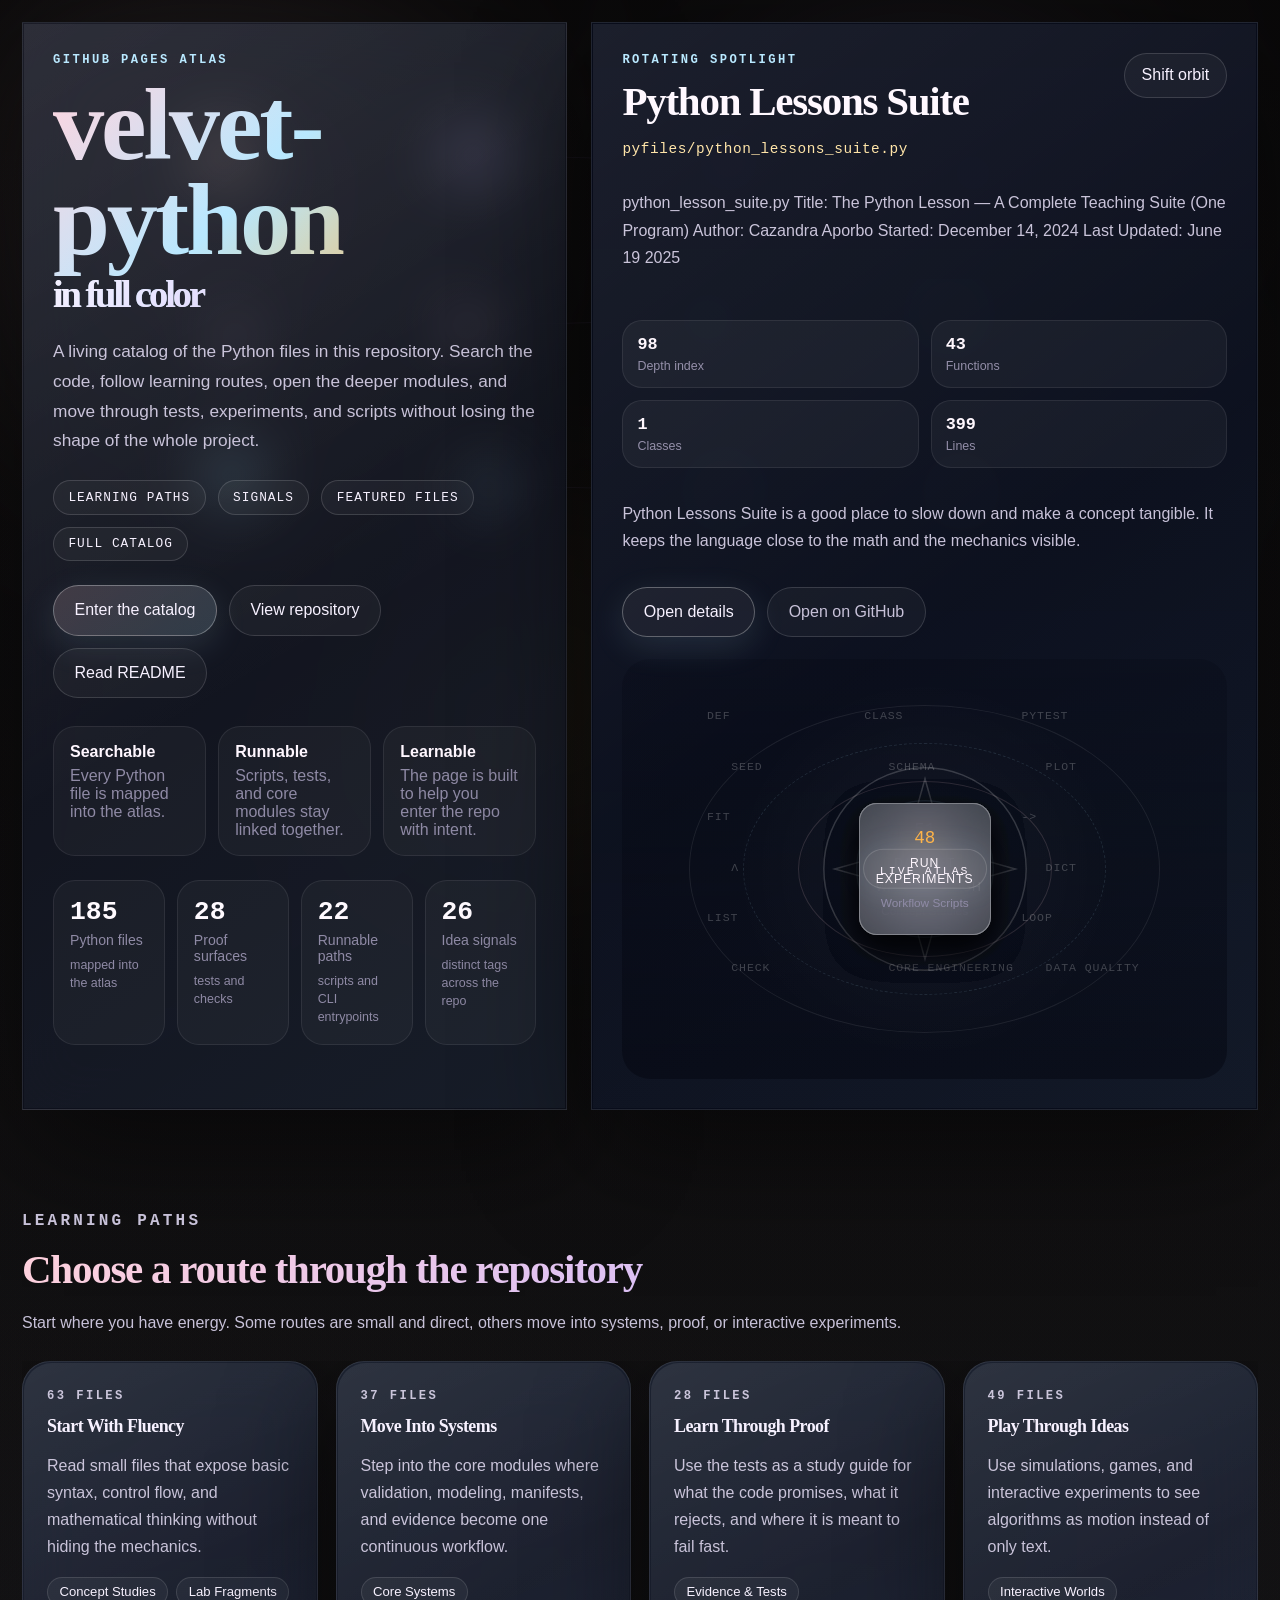
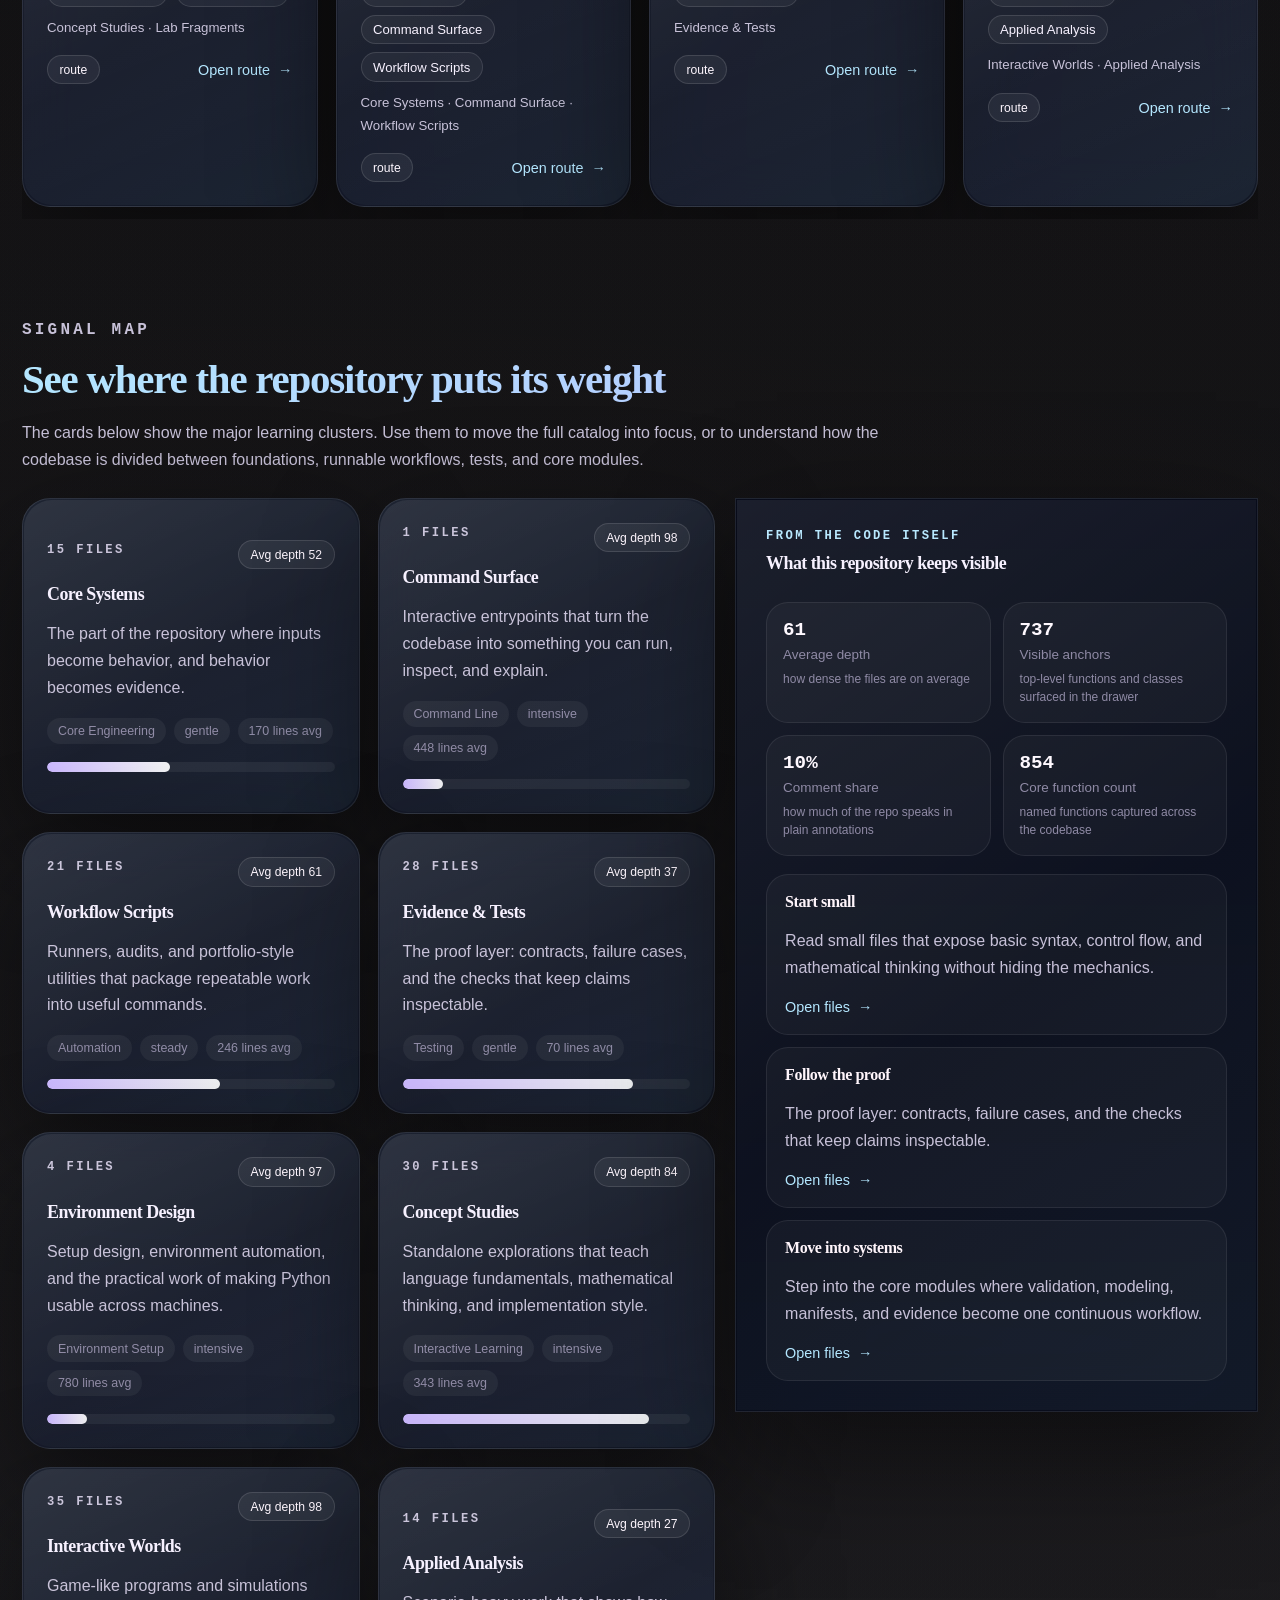
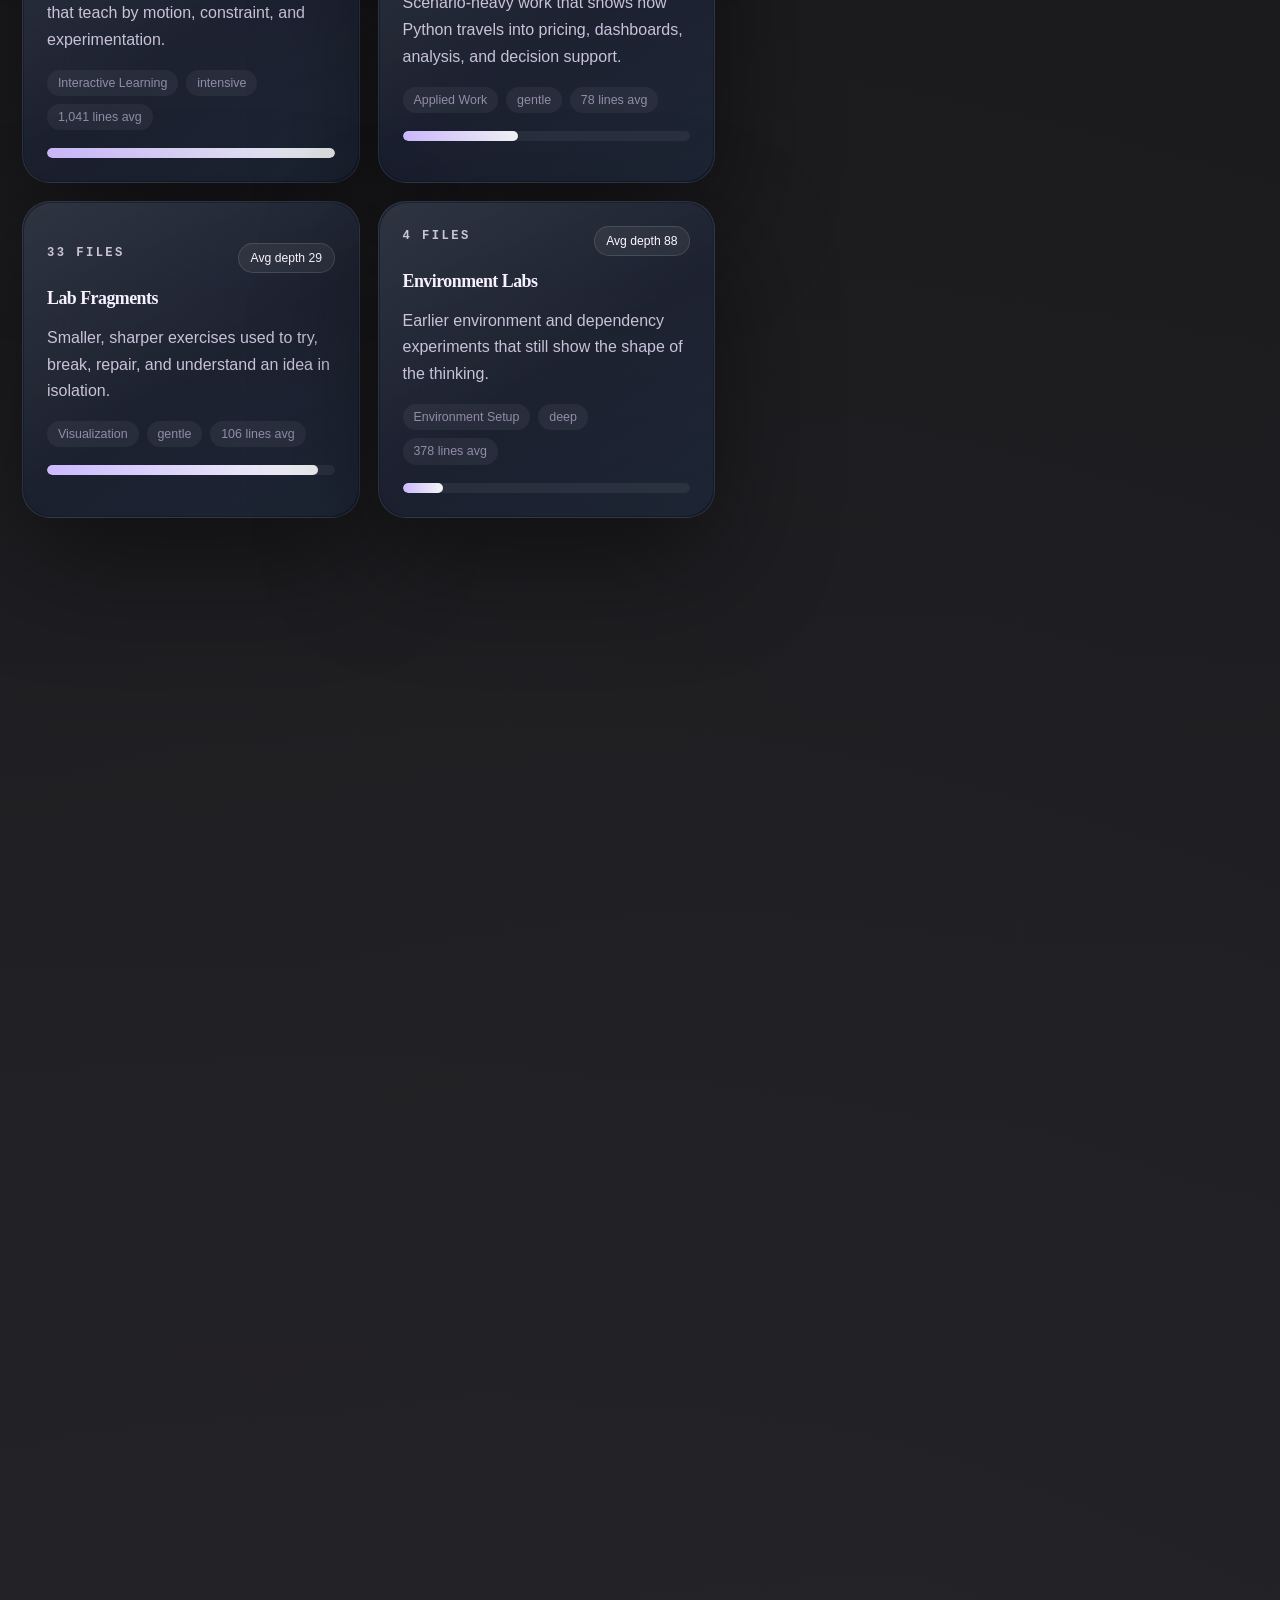
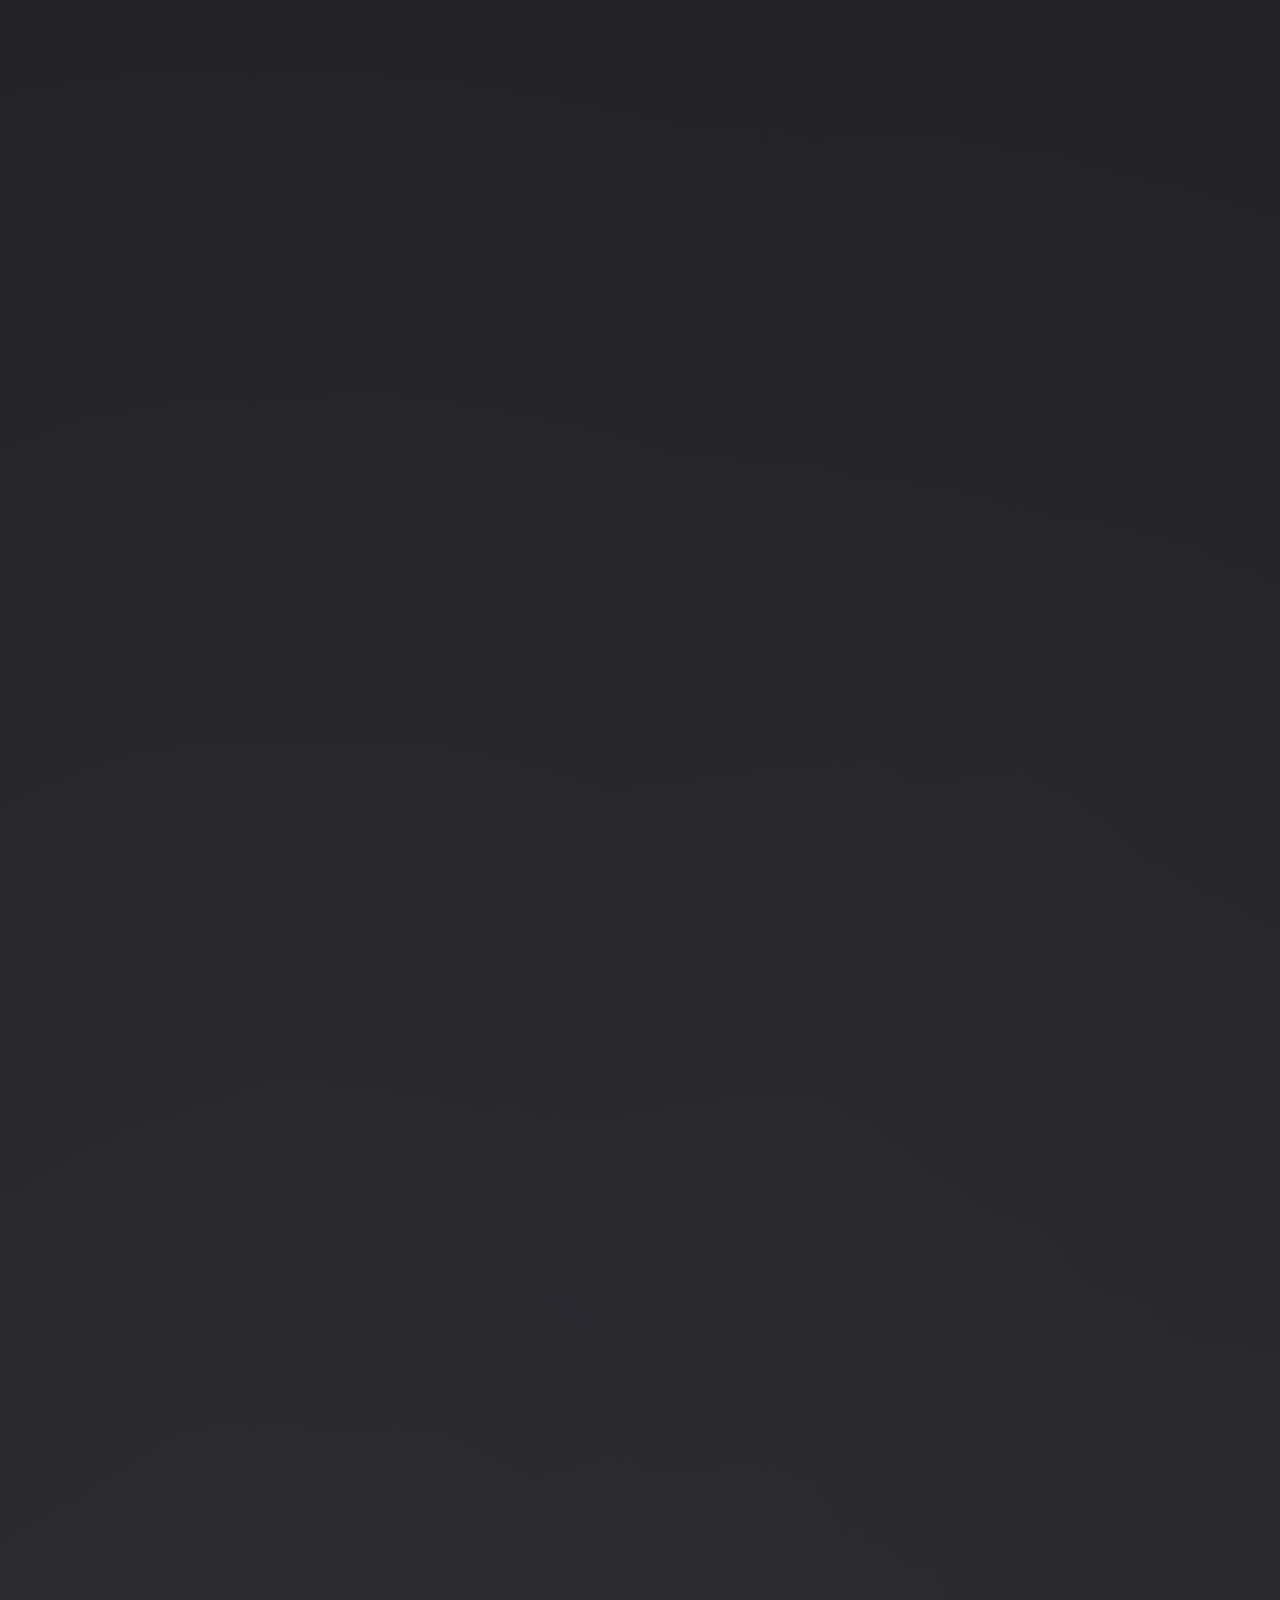
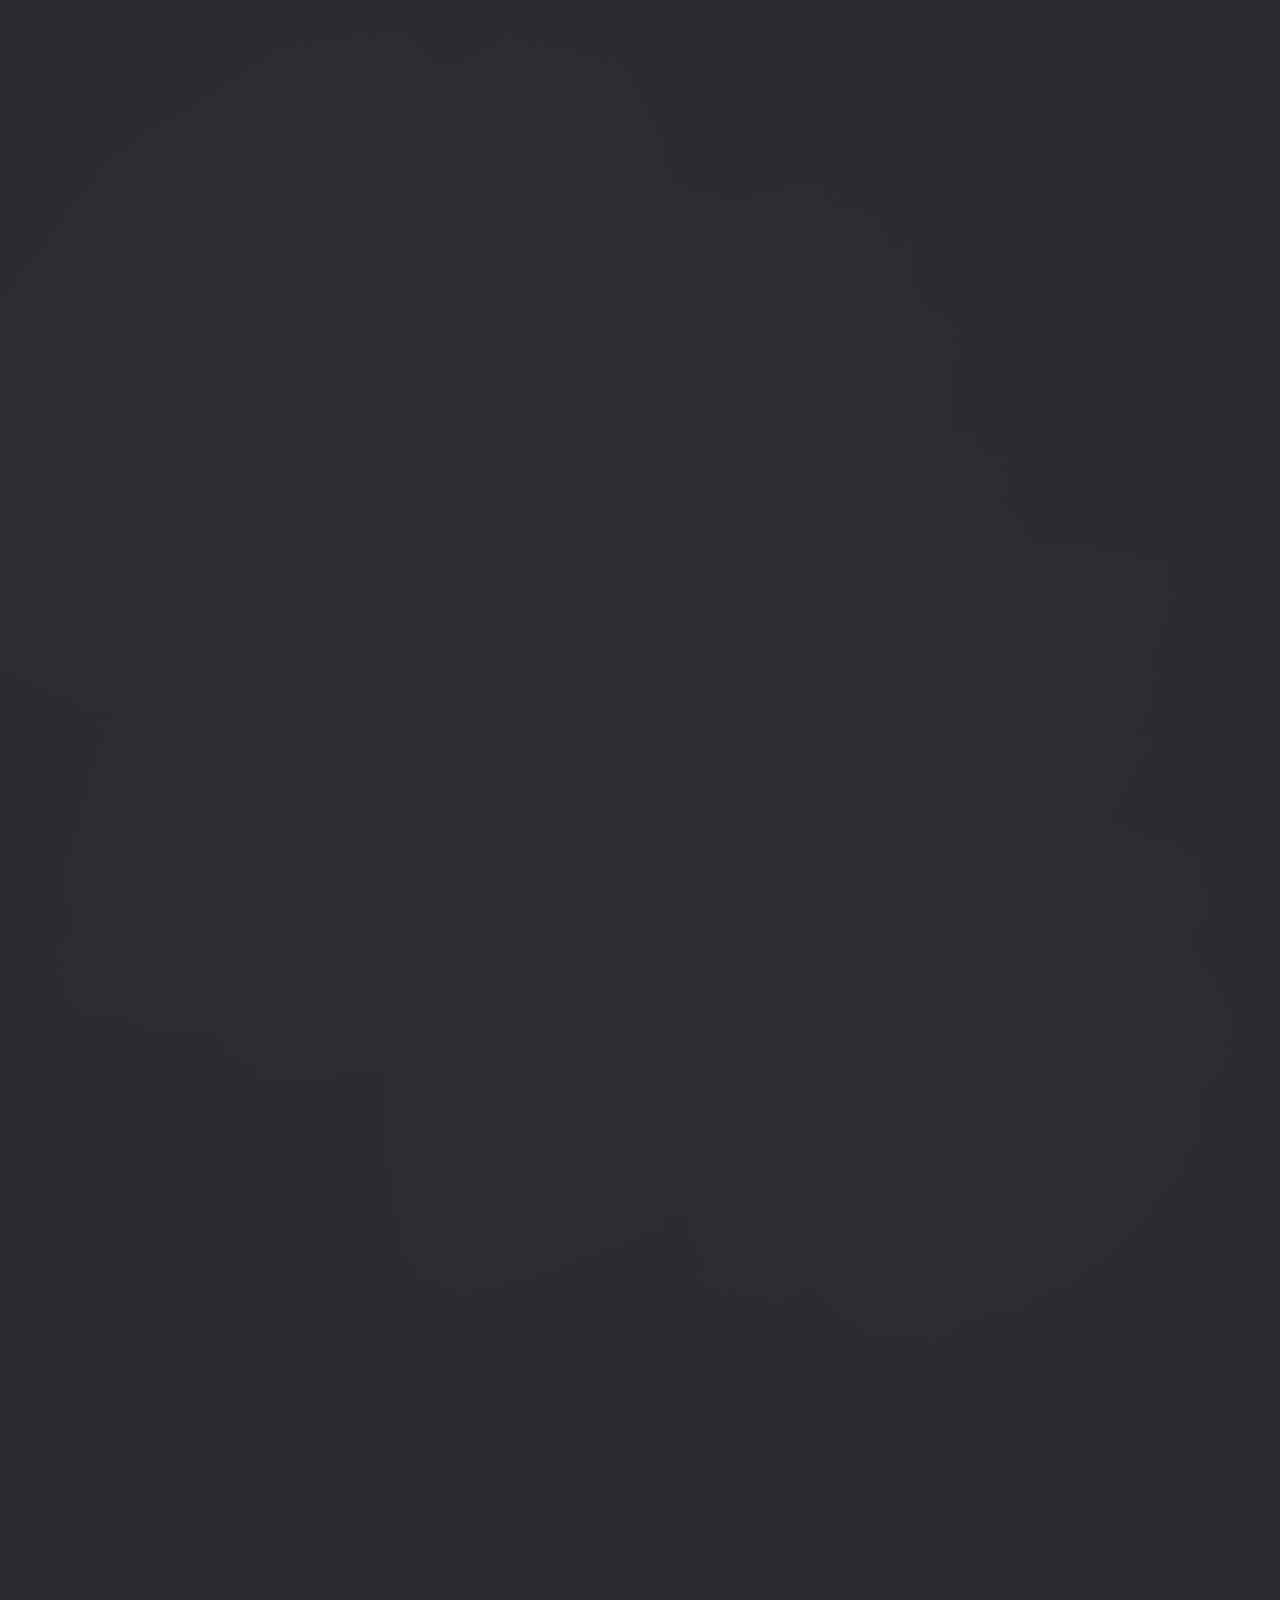
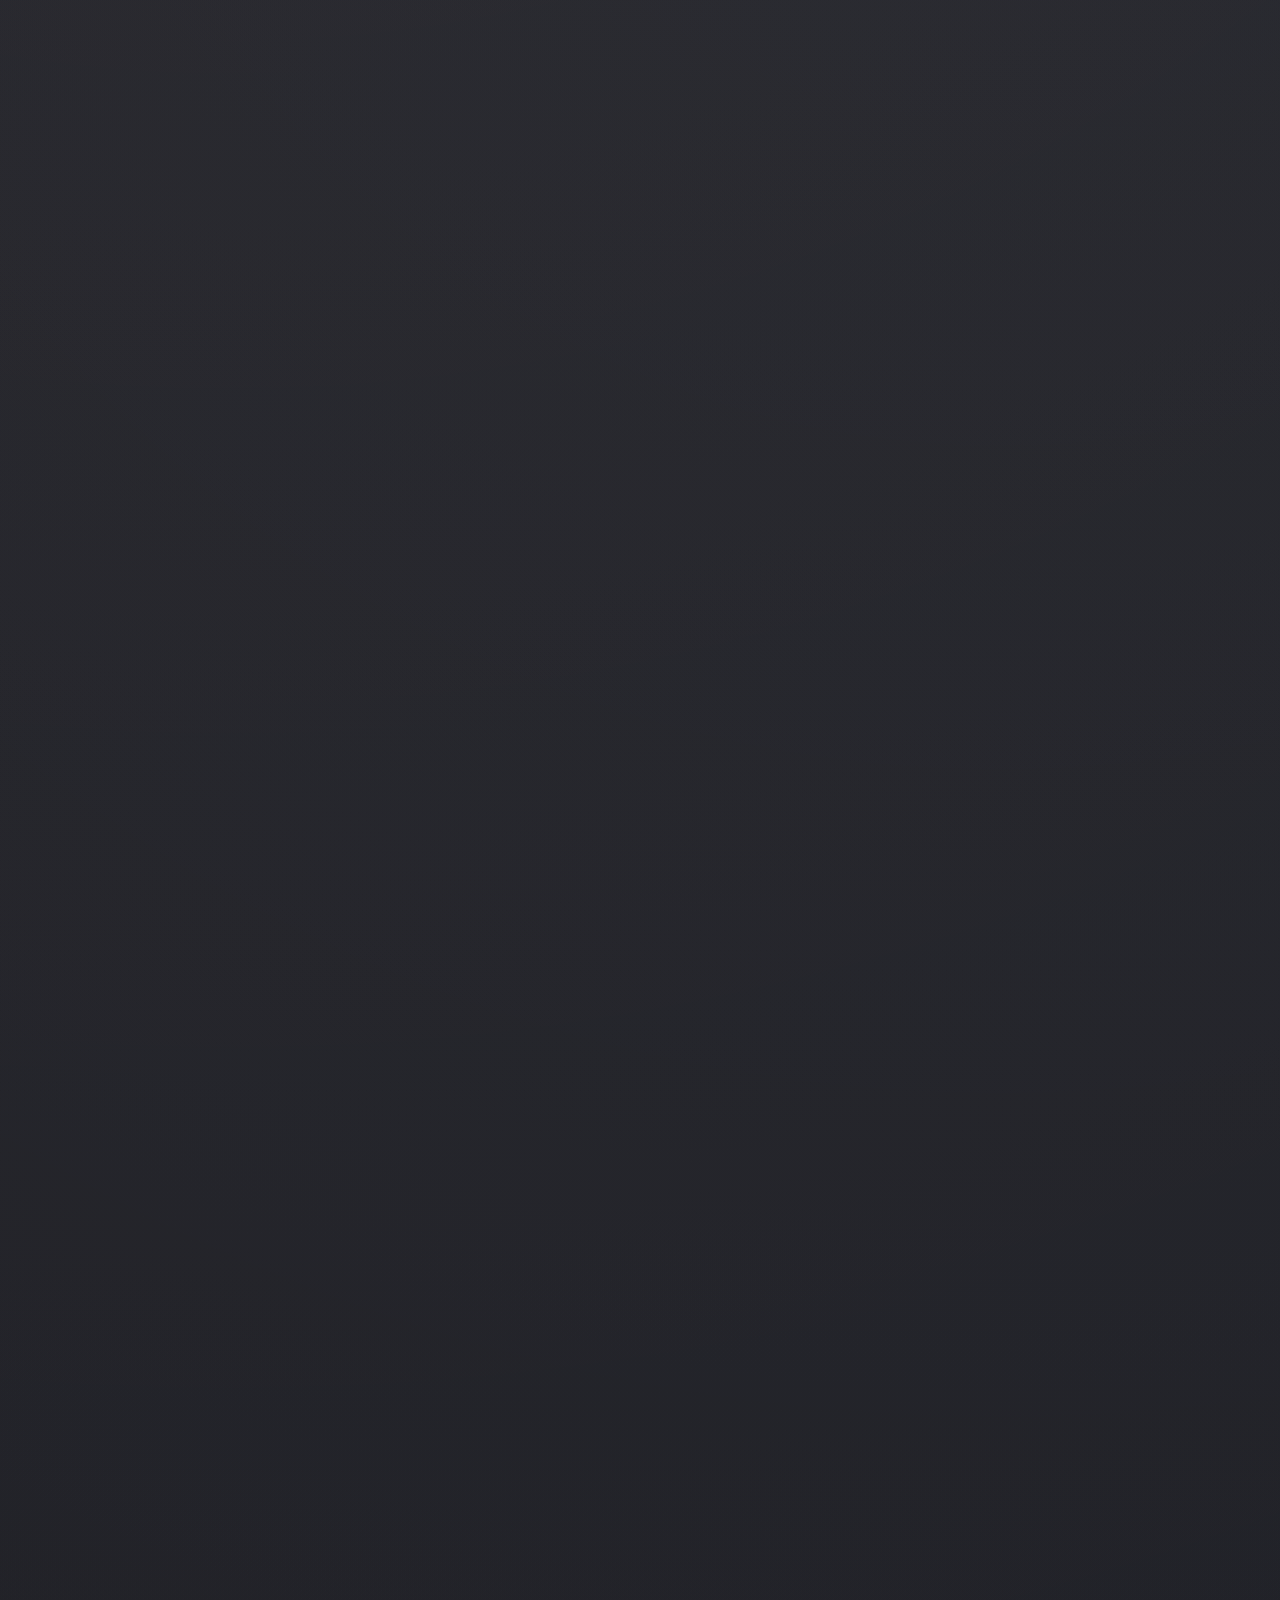
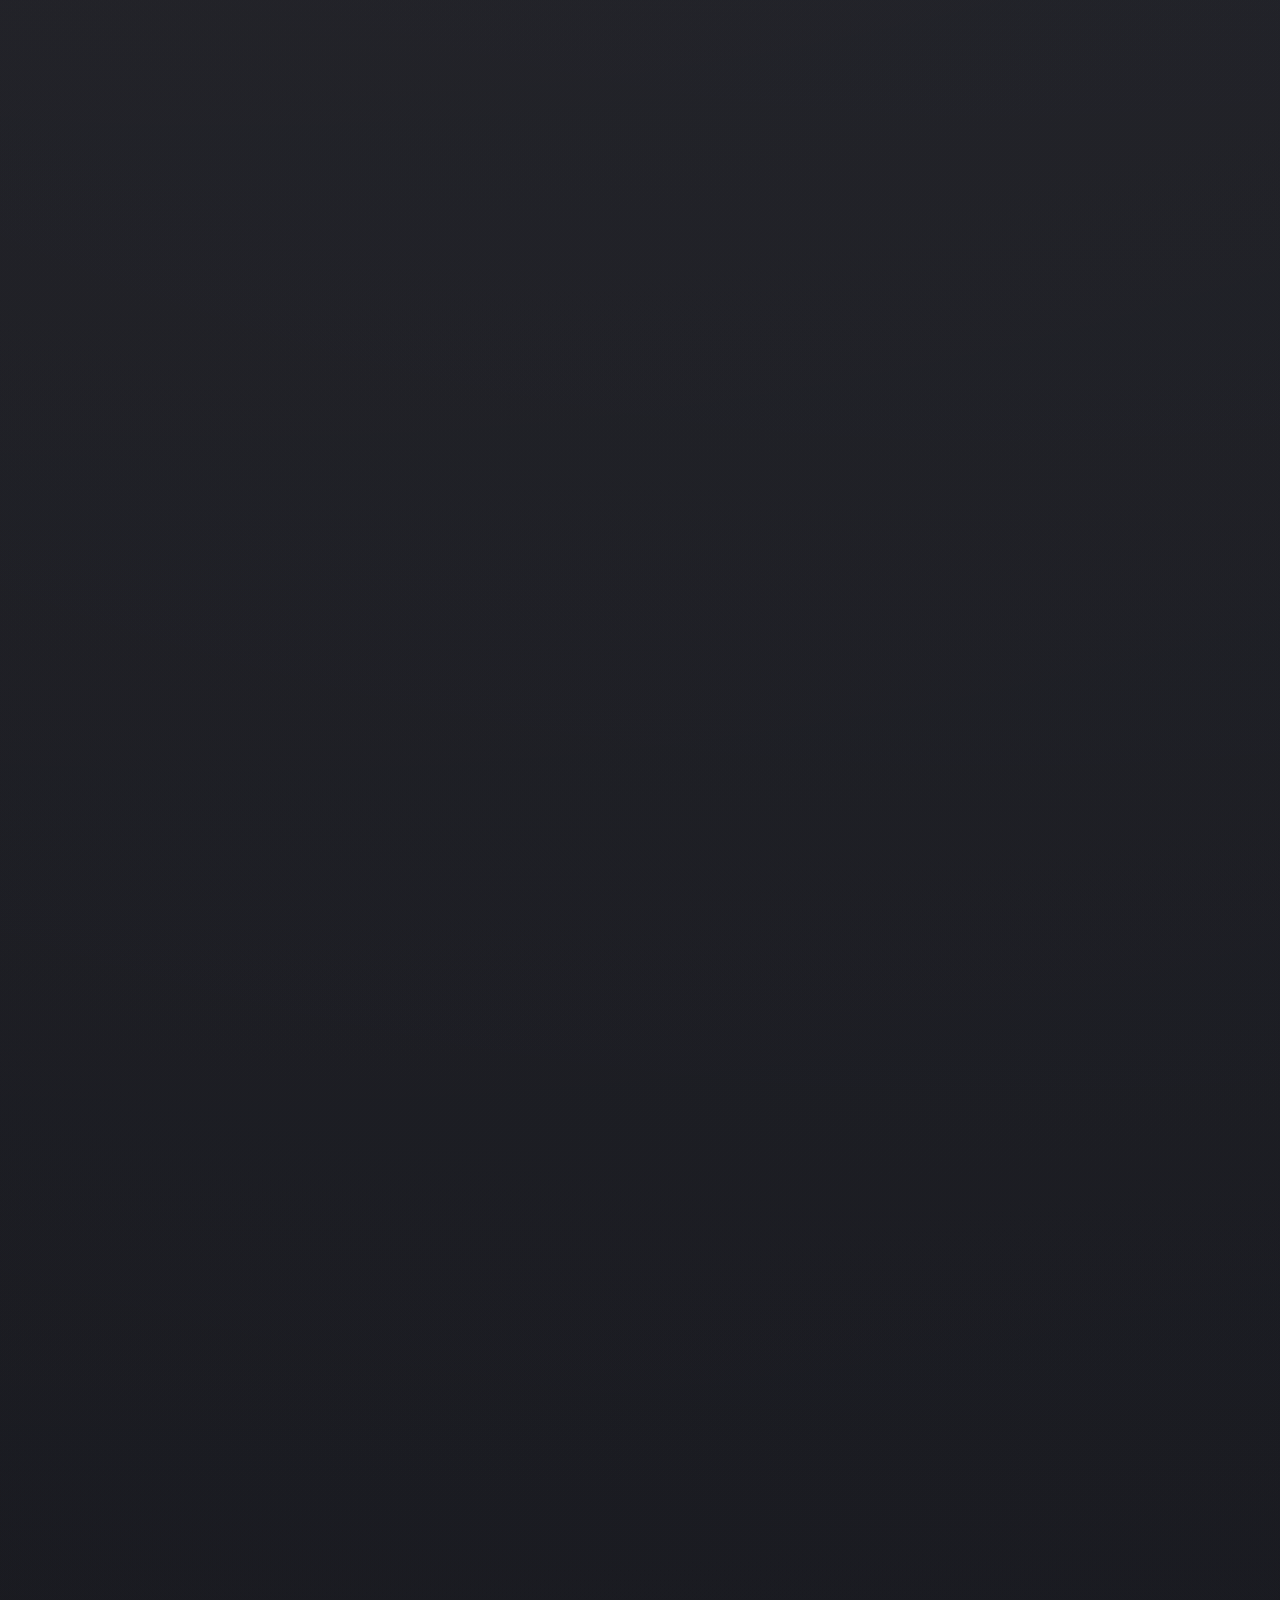
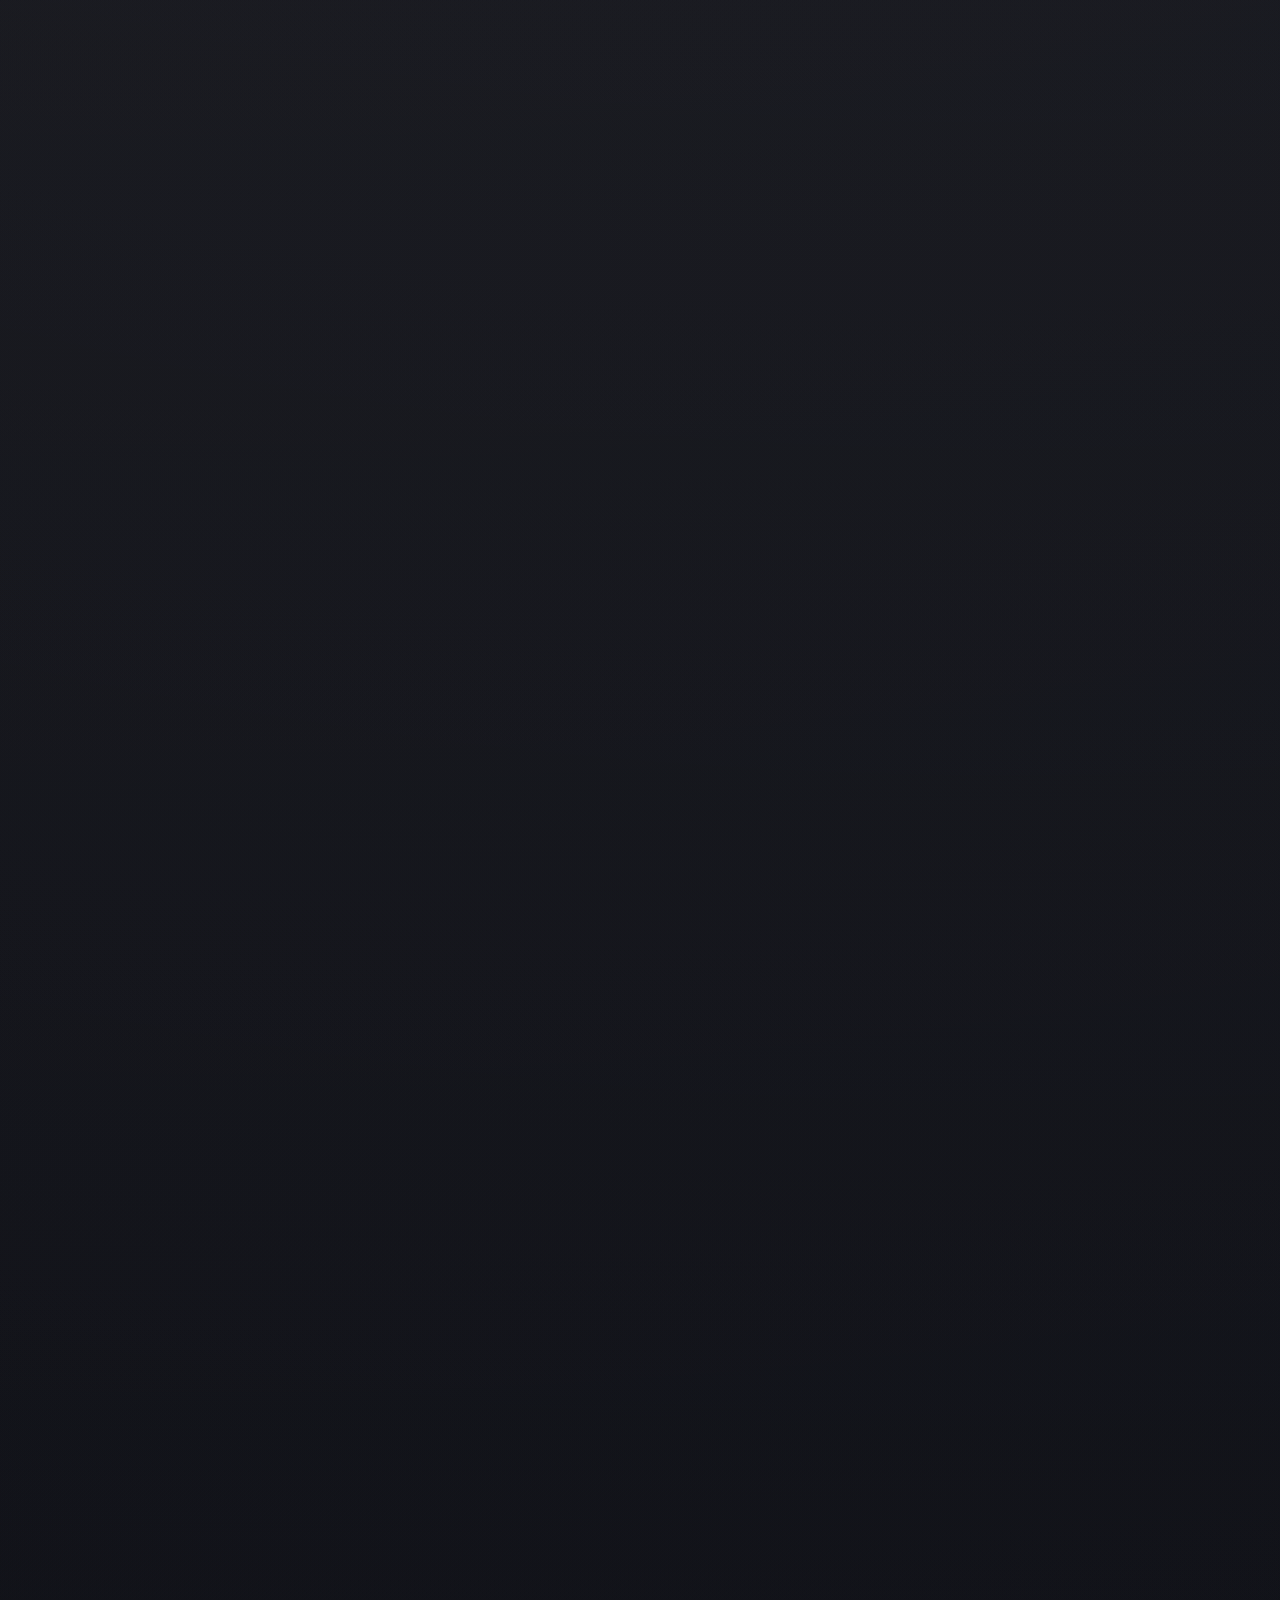
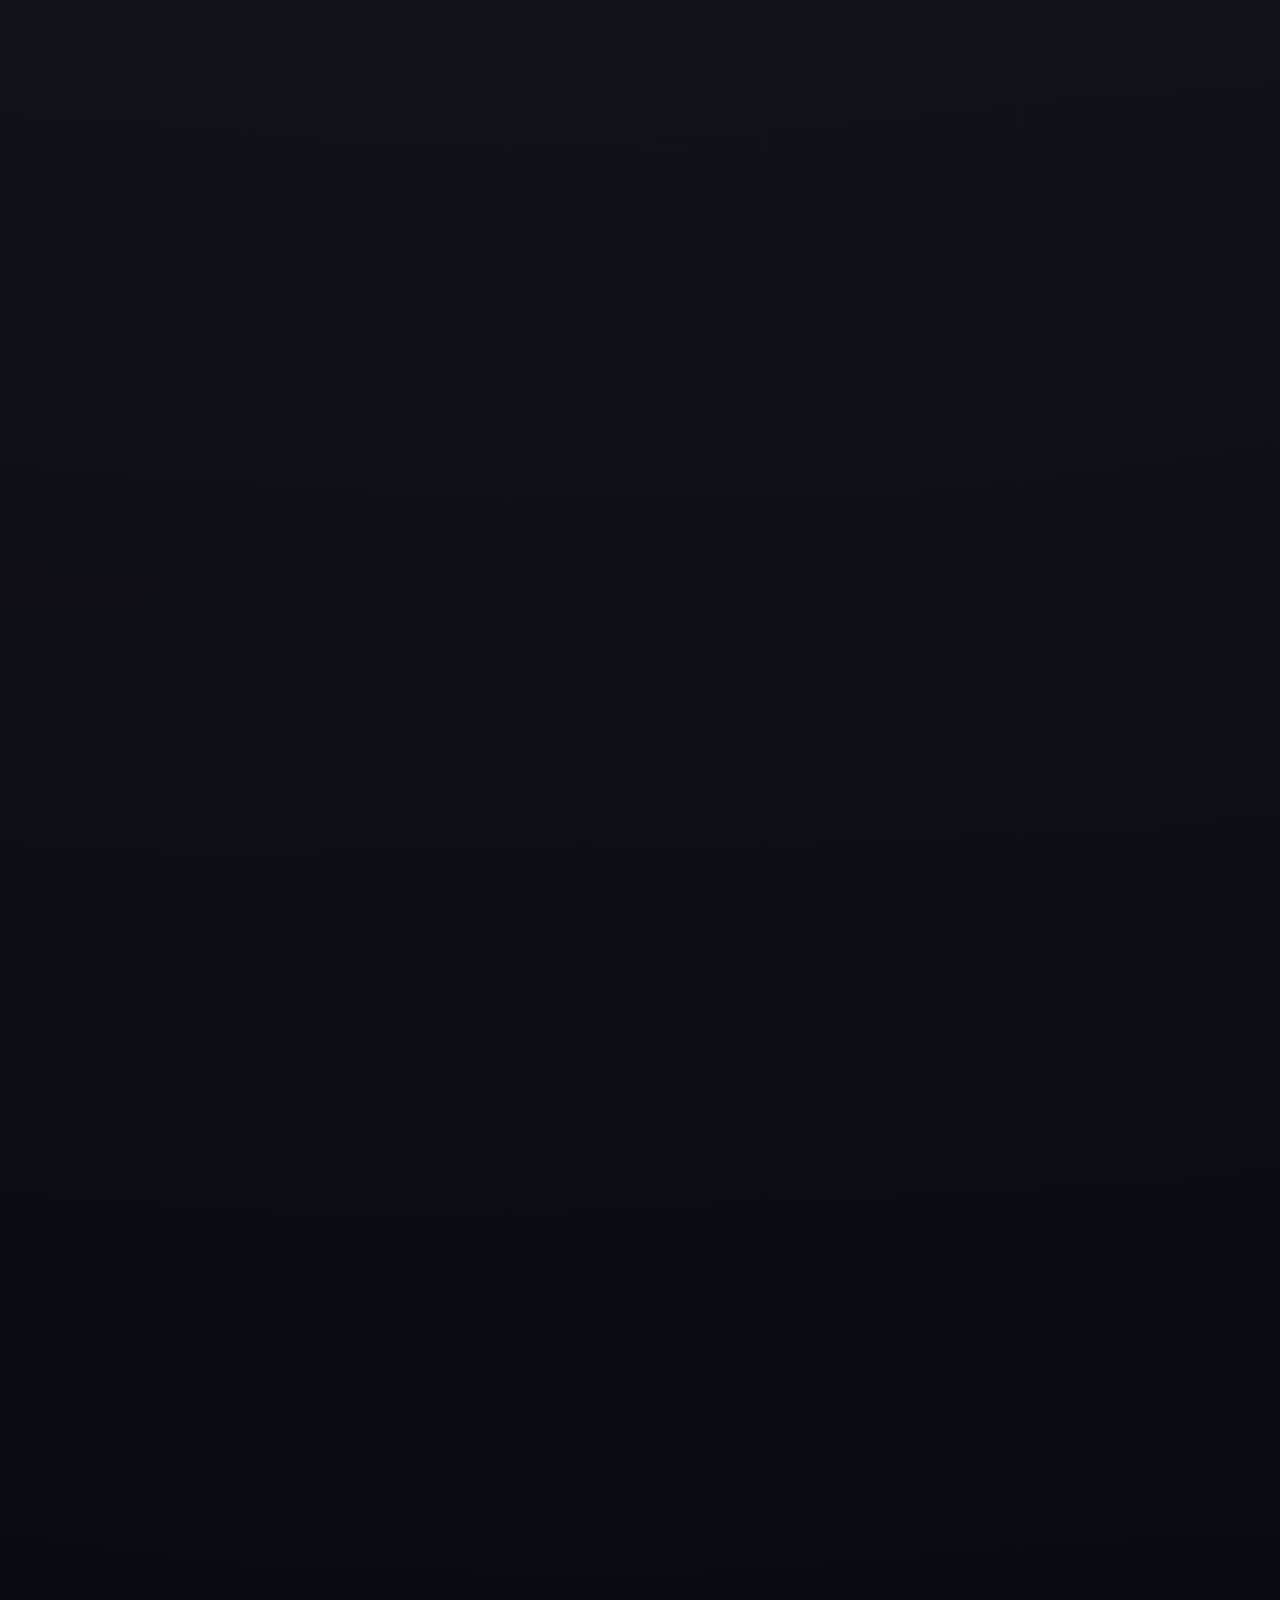
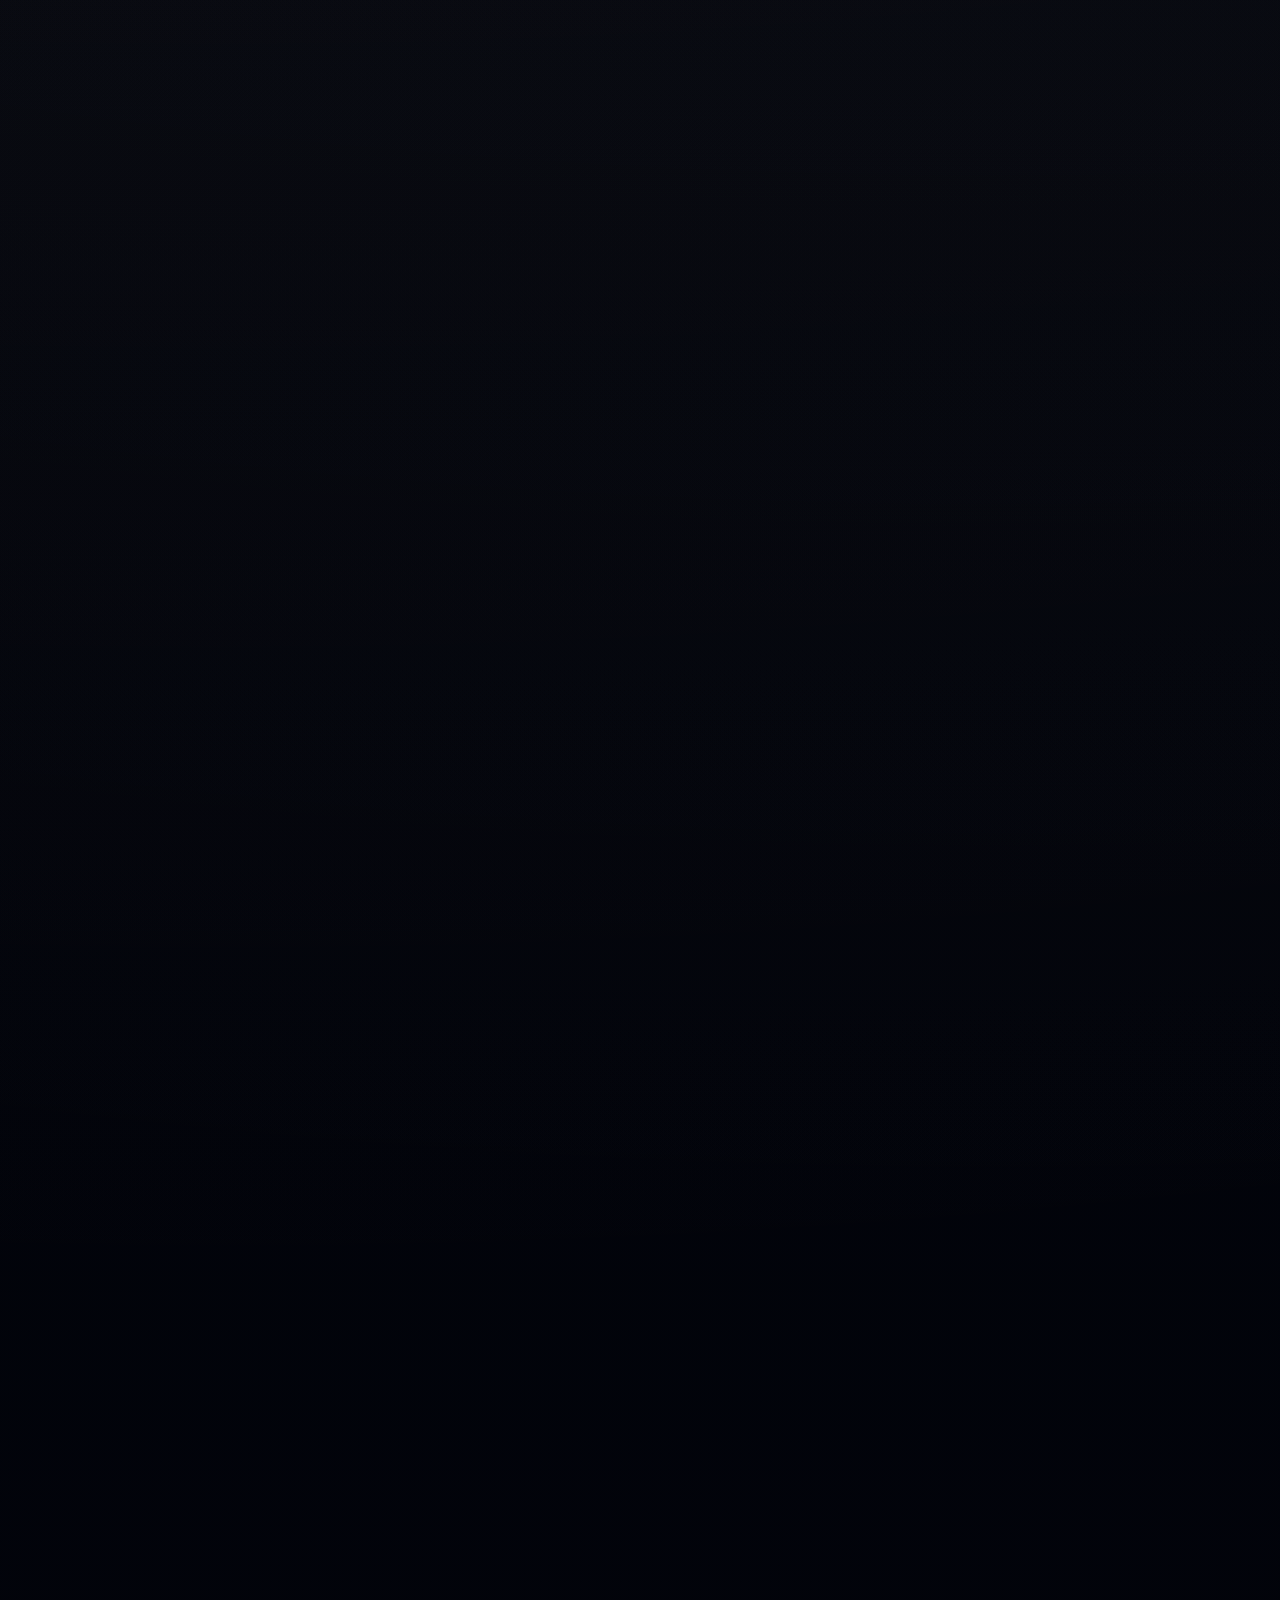
==== commit 67be2224: "Fix GitHub Pages atlas entrypoint" ====
--- a/docs/index.html
+++ b/docs/index.html
@@ -263,921 +263,3 @@
     <script type="module" src="./app.js"></script>
   </body>
 </html>
-            display: flex;
-            justify-content: center;
-            margin: 3rem 0;
-            animation: fade-in 1.5s ease-out 0.9s both;
-        }
-
-        .search-box {
-            width: 100%;
-            max-width: 500px;
-            padding: 1rem 1.5rem;
-            background: var(--glass-heavy);
-            border: 1px solid rgba(232, 180, 208, 0.3);
-            border-radius: 50px;
-            color: var(--text-primary);
-            font-size: 1rem;
-            backdrop-filter: blur(10px);
-            transition: all 0.3s ease;
-        }
-
-        .search-box::placeholder {
-            color: var(--text-muted);
-        }
-
-        .search-box:focus {
-            outline: none;
-            background: var(--glass-heavy);
-            border-color: var(--accent-cyan);
-            box-shadow: 0 0 30px rgba(125, 223, 232, 0.3);
-        }
-
-        /* ===== FILE GRID ===== */
-        .files-grid {
-            display: grid;
-            grid-template-columns: repeat(auto-fit, minmax(320px, 1fr));
-            gap: 2rem;
-            margin: 4rem 0;
-            animation: fade-in 2s ease-out 1.2s both;
-        }
-
-        .file-card {
-            background: linear-gradient(135deg, rgba(232, 180, 208, 0.05), rgba(168, 197, 232, 0.05));
-            border: 1px solid rgba(232, 180, 208, 0.2);
-            border-radius: 20px;
-            padding: 2rem;
-            backdrop-filter: blur(20px);
-            cursor: pointer;
-            transition: all 0.4s cubic-bezier(0.23, 1, 0.320, 1);
-            position: relative;
-            overflow: hidden;
-            min-height: 350px;
-            display: flex;
-            flex-direction: column;
-        }
-
-        .file-card::before {
-            content: '';
-            position: absolute;
-            top: -50%;
-            right: -50%;
-            width: 200%;
-            height: 200%;
-            background: radial-gradient(circle, rgba(255, 102, 204, 0.1), transparent);
-            animation: rotate-bg 20s linear infinite;
-            pointer-events: none;
-        }
-
-        @keyframes rotate-bg {
-            from { transform: rotate(0deg); }
-            to { transform: rotate(360deg); }
-        }
-
-        .file-card:hover {
-            transform: translateY(-15px) scale(1.02);
-            border-color: var(--accent-magenta);
-            box-shadow: 
-                0 30px 60px rgba(232, 180, 208, 0.2),
-                0 0 40px rgba(168, 197, 232, 0.3),
-                inset 0 0 40px rgba(212, 165, 227, 0.1);
-            background: linear-gradient(135deg, rgba(232, 180, 208, 0.12), rgba(168, 197, 232, 0.12));
-        }
-
-        .file-icon {
-            font-size: 3rem;
-            margin-bottom: 1rem;
-            position: relative;
-            z-index: 2;
-            animation: float 3s ease-in-out infinite;
-        }
-
-        @keyframes float {
-            0%, 100% { transform: translateY(0); }
-            50% { transform: translateY(-10px); }
-        }
-
-        .file-card:nth-child(1) .file-icon { animation-delay: 0s; }
-        .file-card:nth-child(2) .file-icon { animation-delay: 0.3s; }
-        .file-card:nth-child(3) .file-icon { animation-delay: 0.6s; }
-        .file-card:nth-child(4) .file-icon { animation-delay: 0.9s; }
-        .file-card:nth-child(5) .file-icon { animation-delay: 1.2s; }
-        .file-card:nth-child(6) .file-icon { animation-delay: 1.5s; }
-
-        .file-name {
-            font-size: 1.4rem;
-            font-weight: 700;
-            margin-bottom: 0.5rem;
-            color: var(--text-primary);
-            position: relative;
-            z-index: 2;
-            text-transform: uppercase;
-            letter-spacing: 0.05em;
-        }
-
-        .file-type {
-            font-size: 0.8rem;
-            color: var(--text-secondary);
-            margin-bottom: 1.2rem;
-            position: relative;
-            z-index: 2;
-            font-weight: 600;
-        }
-
-        .file-description {
-            font-size: 0.95rem;
-            color: var(--text-muted);
-            line-height: 1.6;
-            flex-grow: 1;
-            position: relative;
-            z-index: 2;
-            margin-bottom: 1.5rem;
-        }
-
-        .file-tags {
-            display: flex;
-            flex-wrap: wrap;
-            gap: 0.8rem;
-            position: relative;
-            z-index: 2;
-        }
-
-        .tag {
-            padding: 0.4rem 0.9rem;
-            background: rgba(168, 197, 232, 0.2);
-            color: var(--accent-cyan);
-            border-radius: 20px;
-            font-size: 0.75rem;
-            font-weight: 600;
-            text-transform: uppercase;
-            letter-spacing: 0.04em;
-            border: 1px solid rgba(125, 223, 232, 0.3);
-            transition: all 0.3s ease;
-        }
-
-        .tag:hover {
-            background: rgba(125, 223, 232, 0.3);
-            border-color: var(--accent-cyan);
-            box-shadow: 0 0 15px rgba(125, 223, 232, 0.3);
-        }
-
-        /* ===== MODAL ===== */
-        .modal {
-            display: none;
-            position: fixed;
-            top: 0;
-            left: 0;
-            width: 100%;
-            height: 100%;
-            background: rgba(10, 10, 20, 0.9);
-            backdrop-filter: blur(5px);
-            z-index: 1000;
-            animation: fade-in 0.3s ease;
-        }
-
-        .modal.active {
-            display: flex;
-            align-items: center;
-            justify-content: center;
-        }
-
-        .modal-content {
-            background: linear-gradient(135deg, rgba(45, 45, 74, 0.9), rgba(26, 26, 46, 0.9));
-            border: 1px solid rgba(232, 180, 208, 0.2);
-            border-radius: 30px;
-            padding: 3rem;
-            max-width: 800px;
-            width: 90%;
-            max-height: 80vh;
-            overflow-y: auto;
-            backdrop-filter: blur(20px);
-            box-shadow: 0 50px 100px rgba(0, 0, 0, 0.5);
-            animation: scale-up 0.4s cubic-bezier(0.23, 1, 0.320, 1);
-        }
-
-        @keyframes scale-up {
-            from {
-                opacity: 0;
-                transform: scale(0.9);
-            }
-            to {
-                opacity: 1;
-                transform: scale(1);
-            }
-        }
-
-        .modal-header {
-            display: flex;
-            justify-content: space-between;
-            align-items: center;
-            margin-bottom: 2rem;
-            padding-bottom: 1.5rem;
-            border-bottom: 1px solid rgba(232, 180, 208, 0.2);
-        }
-
-        .modal h2 {
-            font-size: 2rem;
-            background: linear-gradient(135deg, var(--primary-rose), var(--accent-cyan));
-            -webkit-background-clip: text;
-            -webkit-text-fill-color: transparent;
-            background-clip: text;
-            text-transform: uppercase;
-            letter-spacing: 0.05em;
-        }
-
-        .close-btn {
-            background: none;
-            border: none;
-            color: var(--text-secondary);
-            font-size: 2rem;
-            cursor: pointer;
-            transition: all 0.3s ease;
-            width: 50px;
-            height: 50px;
-            display: flex;
-            align-items: center;
-            justify-content: center;
-            border-radius: 50%;
-        }
-
-        .close-btn:hover {
-            color: var(--accent-magenta);
-            background: rgba(255, 102, 204, 0.1);
-        }
-
-        .modal-section {
-            margin-bottom: 2rem;
-        }
-
-        .modal-section h3 {
-            font-size: 1.3rem;
-            color: var(--primary-lavender);
-            margin-bottom: 1rem;
-            text-transform: uppercase;
-            letter-spacing: 0.05em;
-        }
-
-        .modal-section p {
-            color: var(--text-muted);
-            line-height: 1.8;
-            margin-bottom: 0.8rem;
-        }
-
-        .code-snippet {
-            background: rgba(10, 10, 20, 0.5);
-            border: 1px solid rgba(125, 223, 232, 0.2);
-            border-radius: 12px;
-            padding: 1rem;
-            color: var(--accent-cyan);
-            font-family: 'Monaco', monospace;
-            font-size: 0.9rem;
-            overflow-x: auto;
-            margin: 1rem 0;
-        }
-
-        /* ===== TIMELINE ===== */
-        .timeline {
-            position: relative;
-            padding: 4rem 0;
-        }
-
-        .timeline::before {
-            content: '';
-            position: absolute;
-            left: 50%;
-            transform: translateX(-50%);
-            width: 2px;
-            height: 100%;
-            background: linear-gradient(180deg, var(--primary-rose), var(--accent-cyan), var(--primary-rose));
-            animation: flow 3s linear infinite;
-        }
-
-        @keyframes flow {
-            0% { background-position: 0 0; }
-            100% { background-position: 0 100%; }
-        }
-
-        .timeline-item {
-            margin-bottom: 3rem;
-            opacity: 0;
-            animation: fade-in 1s ease-out forwards;
-        }
-
-        .timeline-item:nth-child(1) { animation-delay: 0.2s; }
-        .timeline-item:nth-child(2) { animation-delay: 0.4s; }
-        .timeline-item:nth-child(3) { animation-delay: 0.6s; }
-        .timeline-item:nth-child(4) { animation-delay: 0.8s; }
-        .timeline-item:nth-child(5) { animation-delay: 1s; }
-
-        .timeline-item:nth-child(odd) {
-            text-align: right;
-            padding-right: 52%;
-        }
-
-        .timeline-item:nth-child(even) {
-            text-align: left;
-            padding-left: 52%;
-        }
-
-        .timeline-dot {
-            position: absolute;
-            left: 50%;
-            top: 0;
-            width: 16px;
-            height: 16px;
-            background: linear-gradient(135deg, var(--primary-rose), var(--accent-cyan));
-            border-radius: 50%;
-            transform: translateX(-50%);
-            border: 3px solid var(--bg-void);
-            animation: pulse-dot 2s ease-in-out infinite;
-        }
-
-        @keyframes pulse-dot {
-            0%, 100% {
-                box-shadow: 0 0 0 0 rgba(232, 180, 208, 0.5);
-            }
-            50% {
-                box-shadow: 0 0 20px 10px rgba(232, 180, 208, 0);
-            }
-        }
-
-        .timeline-content {
-            background: var(--glass-medium);
-            border: 1px solid rgba(232, 180, 208, 0.3);
-            border-radius: 15px;
-            padding: 1.5rem;
-            backdrop-filter: blur(10px);
-            transition: all 0.3s ease;
-        }
-
-        .timeline-content:hover {
-            background: var(--glass-heavy);
-            transform: scale(1.05);
-        }
-
-        .timeline-content h4 {
-            font-size: 1.2rem;
-            color: var(--primary-rose);
-            margin-bottom: 0.5rem;
-        }
-
-        .timeline-content p {
-            color: var(--text-muted);
-            font-size: 0.95rem;
-            line-height: 1.6;
-        }
-
-        /* ===== FOOTER ===== */
-        footer {
-            margin-top: 6rem;
-            padding: 3rem 0;
-            border-top: 1px solid rgba(232, 180, 208, 0.2);
-            text-align: center;
-            color: var(--text-muted);
-            font-size: 0.9rem;
-        }
-
-        footer a {
-            color: var(--primary-rose);
-            text-decoration: none;
-            transition: all 0.3s ease;
-        }
-
-        footer a:hover {
-            color: var(--accent-cyan);
-            text-decoration: underline;
-        }
-
-        /* ===== RESPONSIVE ===== */
-        @media (max-width: 768px) {
-            .container {
-                padding: 0 1rem;
-            }
-
-            h1 {
-                font-size: 2rem;
-            }
-
-            .files-grid {
-                grid-template-columns: 1fr;
-            }
-
-            .modal-content {
-                padding: 2rem;
-                border-radius: 20px;
-            }
-
-            nav {
-                gap: 1rem;
-            }
-
-            nav button {
-                padding: 0.6rem 1.2rem;
-                font-size: 0.85rem;
-            }
-
-            .timeline::before {
-                left: 20px;
-            }
-
-            .timeline-item:nth-child(odd),
-            .timeline-item:nth-child(even) {
-                text-align: left;
-                padding: 0 0 0 60px;
-            }
-
-            .timeline-dot {
-                left: 20px;
-            }
-        }
-
-        /* ===== SCROLL BAR ===== */
-        ::-webkit-scrollbar {
-            width: 10px;
-        }
-
-        ::-webkit-scrollbar-track {
-            background: var(--bg-deep);
-        }
-
-        ::-webkit-scrollbar-thumb {
-            background: linear-gradient(180deg, var(--primary-rose), var(--accent-cyan));
-            border-radius: 10px;
-        }
-
-        ::-webkit-scrollbar-thumb:hover {
-            background: linear-gradient(180deg, var(--primary-lavender), var(--primary-rose));
-        }
-
-        /* ===== LOADING STATE ===== */
-        .shimmer-load {
-            background: linear-gradient(90deg, rgba(232, 180, 208, 0.1) 25%, rgba(168, 197, 232, 0.1) 50%, rgba(232, 180, 208, 0.1) 75%);
-            background-size: 200% 100%;
-            animation: shimmer-load 1.5s infinite;
-        }
-
-        @keyframes shimmer-load {
-            0% { background-position: -200% 0; }
-            100% { background-position: 200% 0; }
-        }
-    </style>
-</head>
-<body>
-    <div class="container">
-        <header>
-            <h1>✨ Velvet Python</h1>
-            <p class="tagline">Production-Minded Learning Through Reproducible Code</p>
-            <nav>
-                <button class="nav-btn active" data-filter="all">All Files</button>
-                <button class="nav-btn" data-filter="core">Core</button>
-                <button class="nav-btn" data-filter="scripts">Scripts</button>
-                <button class="nav-btn" data-filter="tests">Tests</button>
-                <button class="nav-btn" data-filter="docs">Learning Path</button>
-            </nav>
-
-            <div class="search-container">
-                <input type="text" class="search-box" id="searchBox" placeholder="Search Python files, algorithms, concepts...">
-            </div>
-        </header>
-
-        <main>
-            <!-- FILE GRID -->
-            <section class="files-grid" id="filesGrid">
-                <!-- Cards will be generated by JavaScript -->
-            </section>
-
-            <!-- LEARNING TIMELINE -->
-            <section class="timeline" id="timeline">
-                <h2 style="text-align: center; margin-bottom: 3rem; font-size: 2rem; background: linear-gradient(135deg, var(--primary-rose), var(--accent-cyan)); -webkit-background-clip: text; -webkit-text-fill-color: transparent; background-clip: text; text-transform: uppercase; letter-spacing: 0.05em;">Your Learning Journey</h2>
-                <!-- Timeline items will be generated by JavaScript -->
-            </section>
-        </main>
-
-        <footer>
-            <p>Built with 💫 by <a href="https://github.com/Cazzy-Aporbo">Cazandra Aporbo</a></p>
-            <p><a href="https://github.com/Cazzy-Aporbo/velvet-python">View on GitHub</a></p>
-        </footer>
-    </div>
-
-    <!-- MODAL -->
-    <div class="modal" id="modal">
-        <div class="modal-content" id="modalContent">
-            <!-- Content will be generated by JavaScript -->
-        </div>
-    </div>
-
-    <script>
-        // FILE DATA
-        const files = [
-            {
-                id: 'ai',
-                name: 'ai.py',
-                icon: '🧠',
-                type: 'Core Module',
-                category: 'core',
-                description: 'Rule-based, Bayes, and Cosine similarity classifiers with clean abstractions.',
-                shortDesc: 'Classification algorithms',
-                tags: ['Classification', 'NLP', 'Algorithms'],
-                details: {
-                    purpose: 'Implements three foundational classification approaches: rule-based logic, Bayesian probability, and cosine similarity for text classification.',
-                    keyLearnings: [
-                        'How to structure classifier interfaces for extensibility',
-                        'Probability theory in Bayes classifiers',
-                        'Vector similarity metrics in NLP',
-                        'Trade-offs between interpretability and complexity'
-                    ],
-                    usage: 'from src.ai import RuleClassifier, BayesClassifier, CosineClassifier',
-                    example: 'classifier = BayesClassifier()\nclassifier.train(texts, labels)\npredictions = classifier.predict(new_texts)',
-                    whyMatters: 'Understanding these three approaches gives you intuition about how modern ML works. Bayes teaches you probability, cosine teaches you vectors, rules teach you domain knowledge.'
-                }
-            },
-            {
-                id: 'data_utils',
-                name: 'data_utils.py',
-                icon: '📦',
-                type: 'Core Module',
-                category: 'core',
-                description: 'Deterministic dataset loading with validation contracts and integrity checks.',
-                shortDesc: 'Data loading & validation',
-                tags: ['Data Engineering', 'Validation', 'Contracts'],
-                details: {
-                    purpose: 'Enforces strict data contracts before any model sees data. Every row must be (text, label), missing values fail immediately, duplicates are logged.',
-                    keyLearnings: [
-                        'Why deterministic data matters for reproducibility',
-                        'How to build data validation pipelines',
-                        'Dataset hashing for integrity verification',
-                        'Fast failure patterns (fail early, fail loud)'
-                    ],
-                    usage: 'from src.data_utils import load_dataset, validate_dataset',
-                    example: 'df = load_dataset("data/train.csv")\nvalidate_dataset(df)  # Raises if invalid',
-                    whyMatters: 'Most projects skip this. That\'s why they have silent bugs. This teaches you that data quality is the foundation of everything.'
-                }
-            },
-            {
-                id: 'ml_pipeline',
-                name: 'ml_pipeline.py',
-                icon: '🔄',
-                type: 'Core Module',
-                category: 'core',
-                description: 'Feature engineering, model wrappers, and reproducible experiment runs.',
-                shortDesc: 'Experiment orchestration',
-                tags: ['ML Pipeline', 'Features', 'Reproducibility'],
-                details: {
-                    purpose: 'Orchestrates the full ML pipeline: data → features → model → evaluation. Returns stable ExperimentRun objects with complete metadata.',
-                    keyLearnings: [
-                        'How to structure ML workflows for reproducibility',
-                        'Feature engineering best practices',
-                        'Metadata tracking for experiment auditability',
-                        'How to compare model runs over time'
-                    ],
-                    usage: 'from src.ml_pipeline import run_classification_pipeline',
-                    example: 'run = run_classification_pipeline(df, seed=42)\nprint(run.accuracy, run.confusion_matrix)',
-                    whyMatters: 'This is how production ML works. Every decision is logged, every run is comparable, nothing is mysterious.'
-                }
-            },
-            {
-                id: 'pipeline',
-                name: 'pipeline.py',
-                icon: '⚙️',
-                type: 'Core Module',
-                category: 'core',
-                description: 'Experiment orchestration with deterministic splits and manifests.',
-                shortDesc: 'Reproducible workflows',
-                tags: ['Orchestration', 'Testing', 'Validation'],
-                details: {
-                    purpose: 'High-level experiment runner that handles train/test splits, model comparison, and artifact generation.',
-                    keyLearnings: [
-                        'How to build reproducible train/test pipelines',
-                        'Why random seeds are critical',
-                        'How to generate experiment manifests for comparison',
-                        'Test ratio strategies and their impact'
-                    ],
-                    usage: 'from src.pipeline import run_classification_pipeline',
-                    example: 'results = run_classification_pipeline(seed=42, test_ratio=0.2)',
-                    whyMatters: 'This teaches you that reproducibility is architectural, not accidental. Build it in from the start.'
-                }
-            },
-            {
-                id: 'run_experiments',
-                name: 'run_experiments.py',
-                icon: '📊',
-                type: 'Script',
-                category: 'scripts',
-                description: 'CLI baseline sweep across models with JSON/CSV outputs for comparison.',
-                shortDesc: 'Experiment runner',
-                tags: ['CLI', 'Benchmarking', 'Automation'],
-                details: {
-                    purpose: 'Command-line tool to run multiple models across epochs, collecting results into queryable JSON manifests.',
-                    keyLearnings: [
-                        'How to build CLI tools with Typer',
-                        'Model sweep automation',
-                        'Artifact management strategies',
-                        'How to structure outputs for easy comparison'
-                    ],
-                    usage: 'python scripts/run_experiments.py --epochs 10 --models bayesian cosine',
-                    example: 'python scripts/run_experiments.py --epochs 5 --seed 42 --summary-csv artifacts/results.csv',
-                    whyMatters: 'This is what separates researchers from engineers. Automation, repeatability, structured output.'
-                }
-            },
-            {
-                id: 'dataset_audit',
-                name: 'dataset_audit.py',
-                icon: '🔍',
-                type: 'Script',
-                category: 'scripts',
-                description: 'Data health checks, duplicate detection, label imbalance analysis.',
-                shortDesc: 'Dataset validation',
-                tags: ['Data Quality', 'Audit', 'Insights'],
-                details: {
-                    purpose: 'Comprehensive dataset profiling tool that computes quality signals, detects issues, generates audit reports.',
-                    keyLearnings: [
-                        'How to profile datasets automatically',
-                        'Common data quality issues and how to detect them',
-                        'How to generate audit evidence',
-                        'Why data profiling prevents silent failures'
-                    ],
-                    usage: 'python scripts/dataset_audit.py --source builtin --write-json artifacts/audit.json',
-                    example: 'python scripts/dataset_audit.py --batch-size 32 --preview',
-                    whyMatters: 'Most people skip this and get bitten later. This teaches you to verify your data before trusting it.'
-                }
-            },
-            {
-                id: 'cli',
-                name: 'CLI.py',
-                icon: '🖥️',
-                type: 'Interface',
-                category: 'scripts',
-                description: 'Typer-based command-line interface for pipelines and analysis.',
-                shortDesc: 'Command-line interface',
-                tags: ['CLI', 'Typer', 'UX'],
-                details: {
-                    purpose: 'User-friendly CLI built with Typer that makes all analyses accessible from the command line.',
-                    keyLearnings: [
-                        'How to build professional CLIs',
-                        'Parameter validation and help text',
-                        'How to structure commands for discoverability',
-                        'User experience in CLI tools'
-                    ],
-                    usage: 'python CLI.py pipeline --epochs 5 --seed 42 --output artifacts',
-                    example: 'python CLI.py pipeline --help',
-                    whyMatters: 'Good CLIs make tools accessible. Bad ones bury them. This teaches you that UX matters everywhere.'
-                }
-            },
-            {
-                id: 'test_data',
-                name: 'test_data_*.py',
-                icon: '✅',
-                type: 'Tests',
-                category: 'tests',
-                description: 'Data pipeline tests, integrity checks, and edge case validation.',
-                shortDesc: 'Data testing suite',
-                tags: ['Testing', 'Validation', 'Edge Cases'],
-                details: {
-                    purpose: 'Comprehensive test suite for data loading, validation, and integrity.',
-                    keyLearnings: [
-                        'How to test data pipelines',
-                        'Edge case discovery and testing',
-                        'Contract-based testing',
-                        'Why malformed data tests matter'
-                    ],
-                    usage: 'pytest tests/test_data_pipeline_utils.py -v',
-                    example: 'pytest tests/ --tb=short',
-                    whyMatters: 'Tests are the first line of defense. Bad data gets caught here, not in production.'
-                }
-            },
-            {
-                id: 'test_pipeline',
-                name: 'test_*pipeline*.py',
-                icon: '🧪',
-                type: 'Tests',
-                category: 'tests',
-                description: 'Experiment reproducibility tests and manifest validation.',
-                shortDesc: 'Pipeline testing',
-                tags: ['Testing', 'Reproducibility', 'Verification'],
-                details: {
-                    purpose: 'Tests that verify experiment runs are reproducible and manifests are valid.',
-                    keyLearnings: [
-                        'How to test ML workflows',
-                        'Reproducibility verification strategies',
-                        'Manifest schema validation',
-                        'Determinism testing'
-                    ],
-                    usage: 'pytest tests/test_*pipeline*.py -v',
-                    example: 'pytest tests/ -k pipeline',
-                    whyMatters: 'If your experiments aren\'t reproducible, they\'re not science. This ensures they are.'
-                }
-            },
-            {
-                id: 'learning_path',
-                name: 'learning-path.md',
-                icon: '📚',
-                type: 'Documentation',
-                category: 'docs',
-                description: 'Structured learning progression from concepts to implementation.',
-                shortDesc: 'Learning guide',
-                tags: ['Education', 'Guide', 'Progression'],
-                details: {
-                    purpose: 'Guides readers from basic concepts through to advanced implementation, with exercises.',
-                    keyLearnings: [
-                        'How learning pathways are structured',
-                        'Progressive complexity increase',
-                        'Exercise design',
-                        'Self-assessment'
-                    ],
-                    usage: 'Start here → read through sections → do exercises',
-                    example: 'Follow the learning path at your own pace',
-                    whyMatters: 'Good learning material is structured. This shows you how.'
-                }
-            },
-            {
-                id: 'experiment_ledger',
-                name: 'experiment-ledger.md',
-                icon: '📋',
-                type: 'Documentation',
-                category: 'docs',
-                description: 'Historical record of experiments, findings, and interpretation rules.',
-                shortDesc: 'Experiment log',
-                tags: ['Documentation', 'History', 'Analysis'],
-                details: {
-                    purpose: 'Maintains a record of all significant experiments, enabling pattern discovery over time.',
-                    keyLearnings: [
-                        'How to maintain experiment records',
-                        'Pattern recognition in results',
-                        'Historical context for decisions',
-                        'Team communication'
-                    ],
-                    usage: 'Review past experiments to understand patterns',
-                    example: 'Check experiment-ledger.md for similar scenarios',
-                    whyMatters: 'Memory matters. This prevents repeated mistakes and enables learning from history.'
-                }
-            },
-            {
-                id: 'practice_labs',
-                name: 'practice-labs.md',
-                icon: '🏫',
-                type: 'Documentation',
-                category: 'docs',
-                description: 'Staged exercises with role-specific prompts and evidence checklists.',
-                shortDesc: 'Practice exercises',
-                tags: ['Education', 'Exercises', 'Hands-On'],
-                details: {
-                    purpose: 'Hands-on labs that teach through doing, with verification steps.',
-                    keyLearnings: [
-                        'Experiential learning through practice',
-                        'Self-verification',
-                        'Role-specific applications',
-                        'Confidence building'
-                    ],
-                    usage: 'Pick a lab, work through it, verify your results',
-                    example: 'Lab 1: Run basic classifier → Lab 2: Modify it → Lab 3: Explain the changes',
-                    whyMatters: 'You don\'t learn to code by reading. You learn by doing. These labs make that possible.'
-                }
-            }
-        ];
-
-        const timelineData = [
-            {
-                title: 'Understanding Data',
-                description: 'Start with data_utils.py. Learn why deterministic loading matters. Run load_dataset and understand the contracts.'
-            },
-            {
-                title: 'Building Classifiers',
-                description: 'Explore ai.py. Implement three classifiers yourself. Understand the trade-offs between interpretability and complexity.'
-            },
-            {
-                title: 'Orchestrating Pipelines',
-                description: 'Study ml_pipeline.py and pipeline.py. See how experiments are structured for reproducibility. Run your first complete pipeline.'
-            },
-            {
-                title: 'Automating Workflows',
-                description: 'Use run_experiments.py and dataset_audit.py. Learn to scale your work through automation and structured outputs.'
-            },
-            {
-                title: 'Mastering Testing',
-                description: 'Read and extend the test suite. Understand why each test exists. Add new tests for edge cases you discover.'
-            }
-        ];
-
-        // RENDER FILES
-        function renderFiles(filter = 'all') {
-            const grid = document.getElementById('filesGrid');
-            grid.innerHTML = '';
-
-            const filtered = filter === 'all' ? files : files.filter(f => f.category === filter);
-
-            filtered.forEach((file, index) => {
-                const card = document.createElement('div');
-                card.className = 'file-card';
-                card.style.animationDelay = `${index * 0.1}s`;
-                card.innerHTML = `
-                    <div class="file-icon">${file.icon}</div>
-                    <div class="file-name">${file.name}</div>
-                    <div class="file-type">${file.type}</div>
-                    <div class="file-description">${file.description}</div>
-                    <div class="file-tags">
-                        ${file.tags.map(tag => `<div class="tag">${tag}</div>`).join('')}
-                    </div>
-                `;
-                card.addEventListener('click', () => openModal(file));
-                grid.appendChild(card);
-            });
-        }
-
-        // SEARCH
-        document.getElementById('searchBox').addEventListener('input', (e) => {
-            const query = e.target.value.toLowerCase();
-            const grid = document.getElementById('filesGrid');
-            const cards = grid.querySelectorAll('.file-card');
-
-            cards.forEach(card => {
-                const text = card.textContent.toLowerCase();
-                card.style.display = text.includes(query) ? '' : 'none';
-            });
-        });
-
-        // FILTER NAV
-        document.querySelectorAll('.nav-btn').forEach(btn => {
-            btn.addEventListener('click', (e) => {
-                document.querySelectorAll('.nav-btn').forEach(b => b.classList.remove('active'));
-                e.target.classList.add('active');
-                renderFiles(e.target.dataset.filter);
-            });
-        });
-
-        // MODAL
-        function openModal(file) {
-            const modal = document.getElementById('modal');
-            const content = document.getElementById('modalContent');
-            
-            content.innerHTML = `
-                <div class="modal-header">
-                    <h2>${file.icon} ${file.name}</h2>
-                    <button class="close-btn" onclick="closeModal()">&times;</button>
-                </div>
-
-                <div class="modal-section">
-                    <h3>Purpose</h3>
-                    <p>${file.details.purpose}</p>
-                </div>
-
-                <div class="modal-section">
-                    <h3>Why This Matters</h3>
-                    <p>${file.details.whyMatters}</p>
-                </div>
-
-                <div class="modal-section">
-                    <h3>Key Learnings</h3>
-                    <ul style="color: var(--text-muted); line-height: 1.8;">
-                        ${file.details.keyLearnings.map(l => `<li>✓ ${l}</li>`).join('')}
-                    </ul>
-                </div>
-
-                <div class="modal-section">
-                    <h3>How to Use</h3>
-                    <div class="code-snippet">${file.details.usage}</div>
-                </div>
-
-                <div class="modal-section">
-                    <h3>Example</h3>
-                    <div class="code-snippet">${file.details.example}</div>
-                </div>
-
-                <div class="modal-section">
-                    <a href="https://github.com/Cazzy-Aporbo/velvet-python" style="color: var(--accent-cyan); text-decoration: none; font-weight: 600;">View Full Code on GitHub →</a>
-                </div>
-            `;
-
-            modal.classList.add('active');
-        }
-
-        function closeModal() {
-            document.getElementById('modal').classList.remove('active');
-        }
-
-        document.getElementById('modal').addEventListener('click', (e) => {
-            if (e.target.id === 'modal') closeModal();
-        });
-
-        // RENDER TIMELINE
-        function renderTimeline() {
-            const timeline = document.getElementById('timeline');
-            timelineData.forEach((item, index) => {
-                const itemDiv = document.createElement('div');
-                itemDiv.className = 'timeline-item';
-                itemDiv.innerHTML = `
-                    <div class="timeline-dot"></div>
-                    <div class="timeline-content">
-                        <h4>${item.title}</h4>
-                        <p>${item.description}</p>
-                    </div>
-                `;
-                timeline.appendChild(itemDiv);
-            });
-        }
-
-        // INIT
-        renderFiles();
-        renderTimeline();
-    </script>
-</body>
-</html>
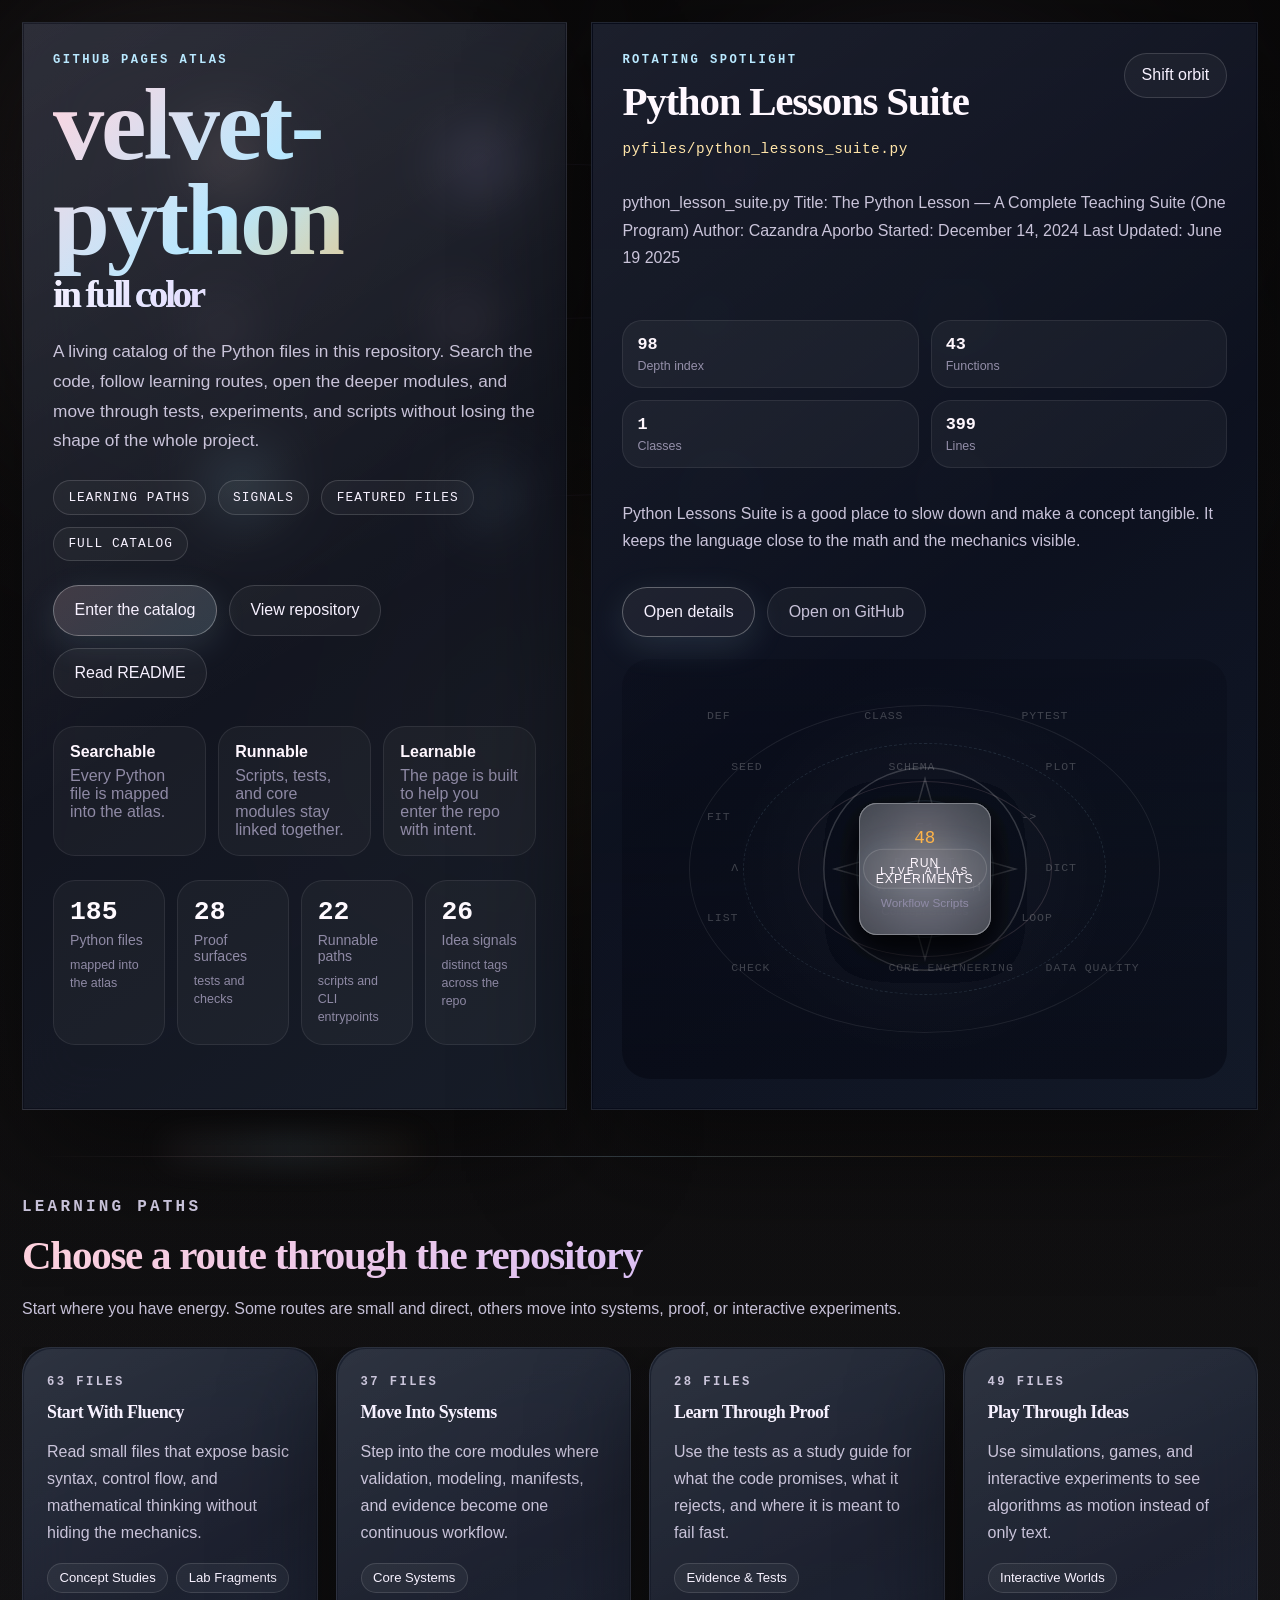
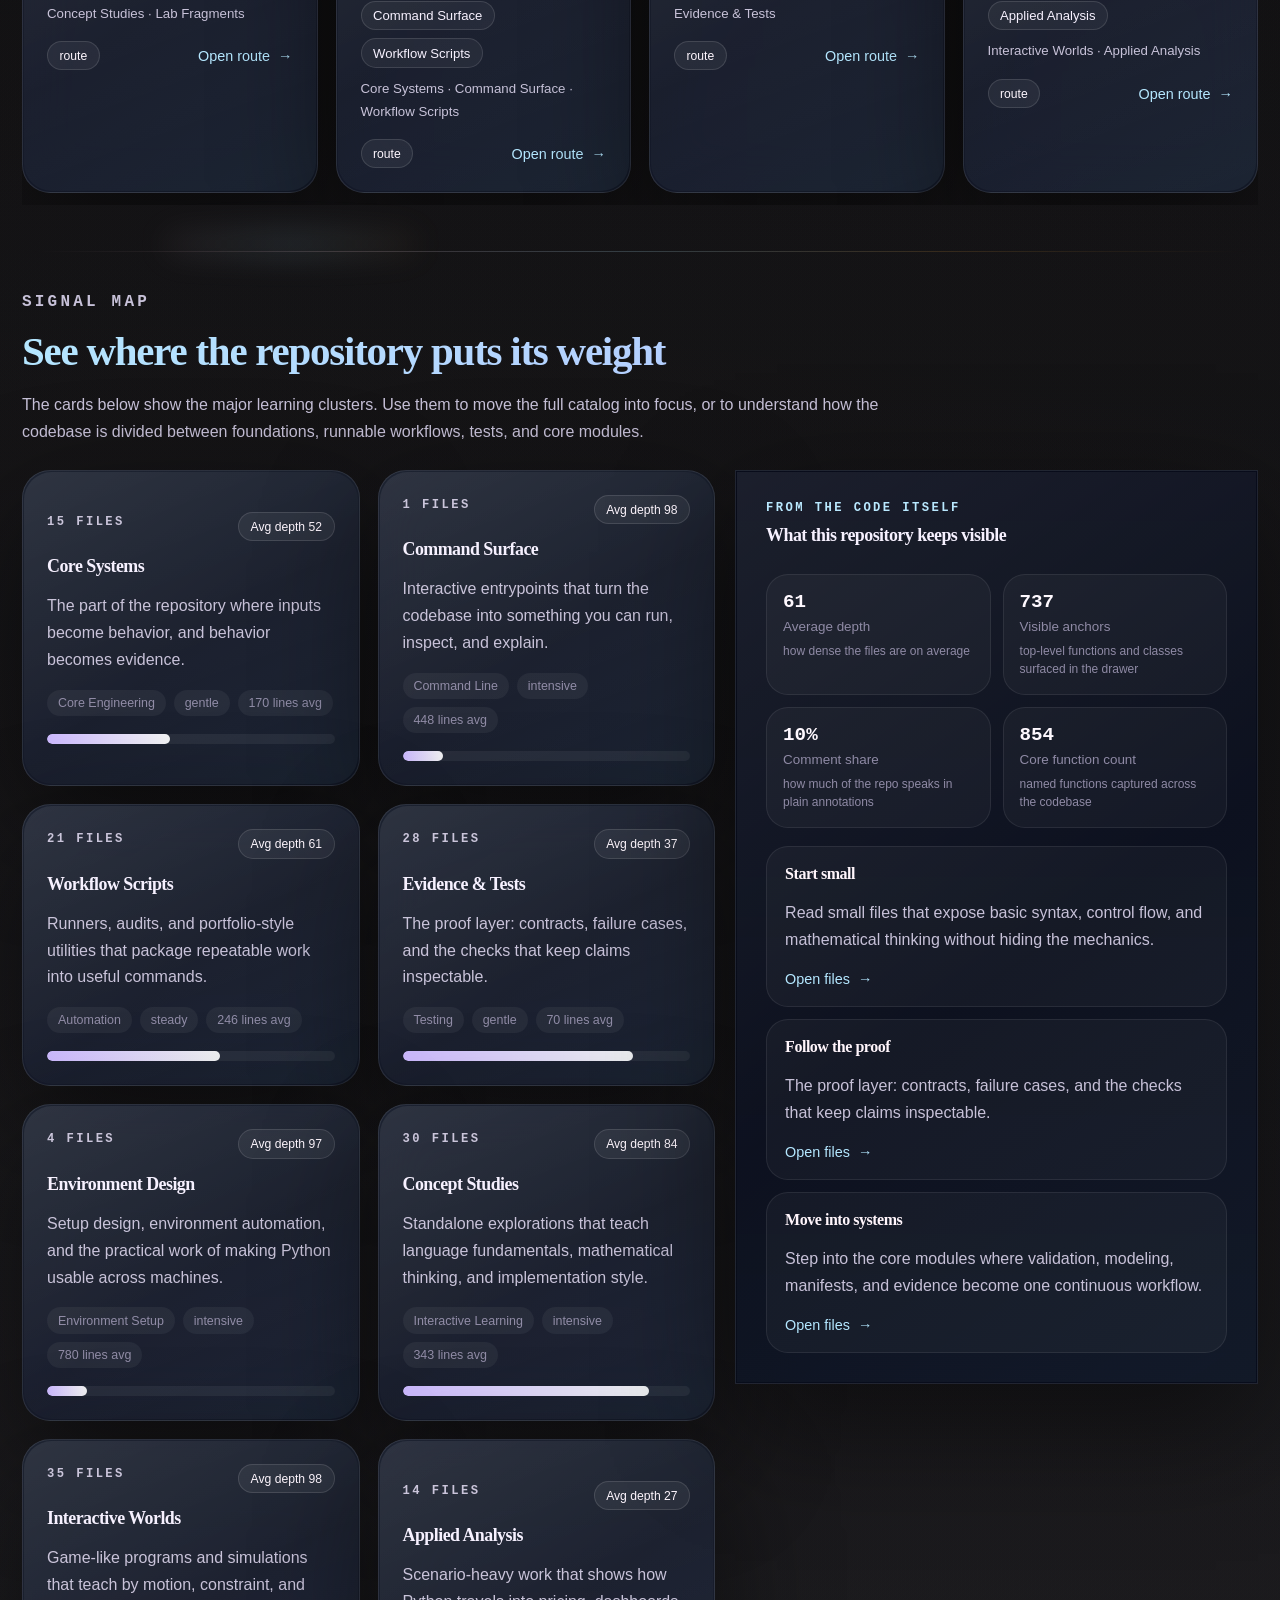
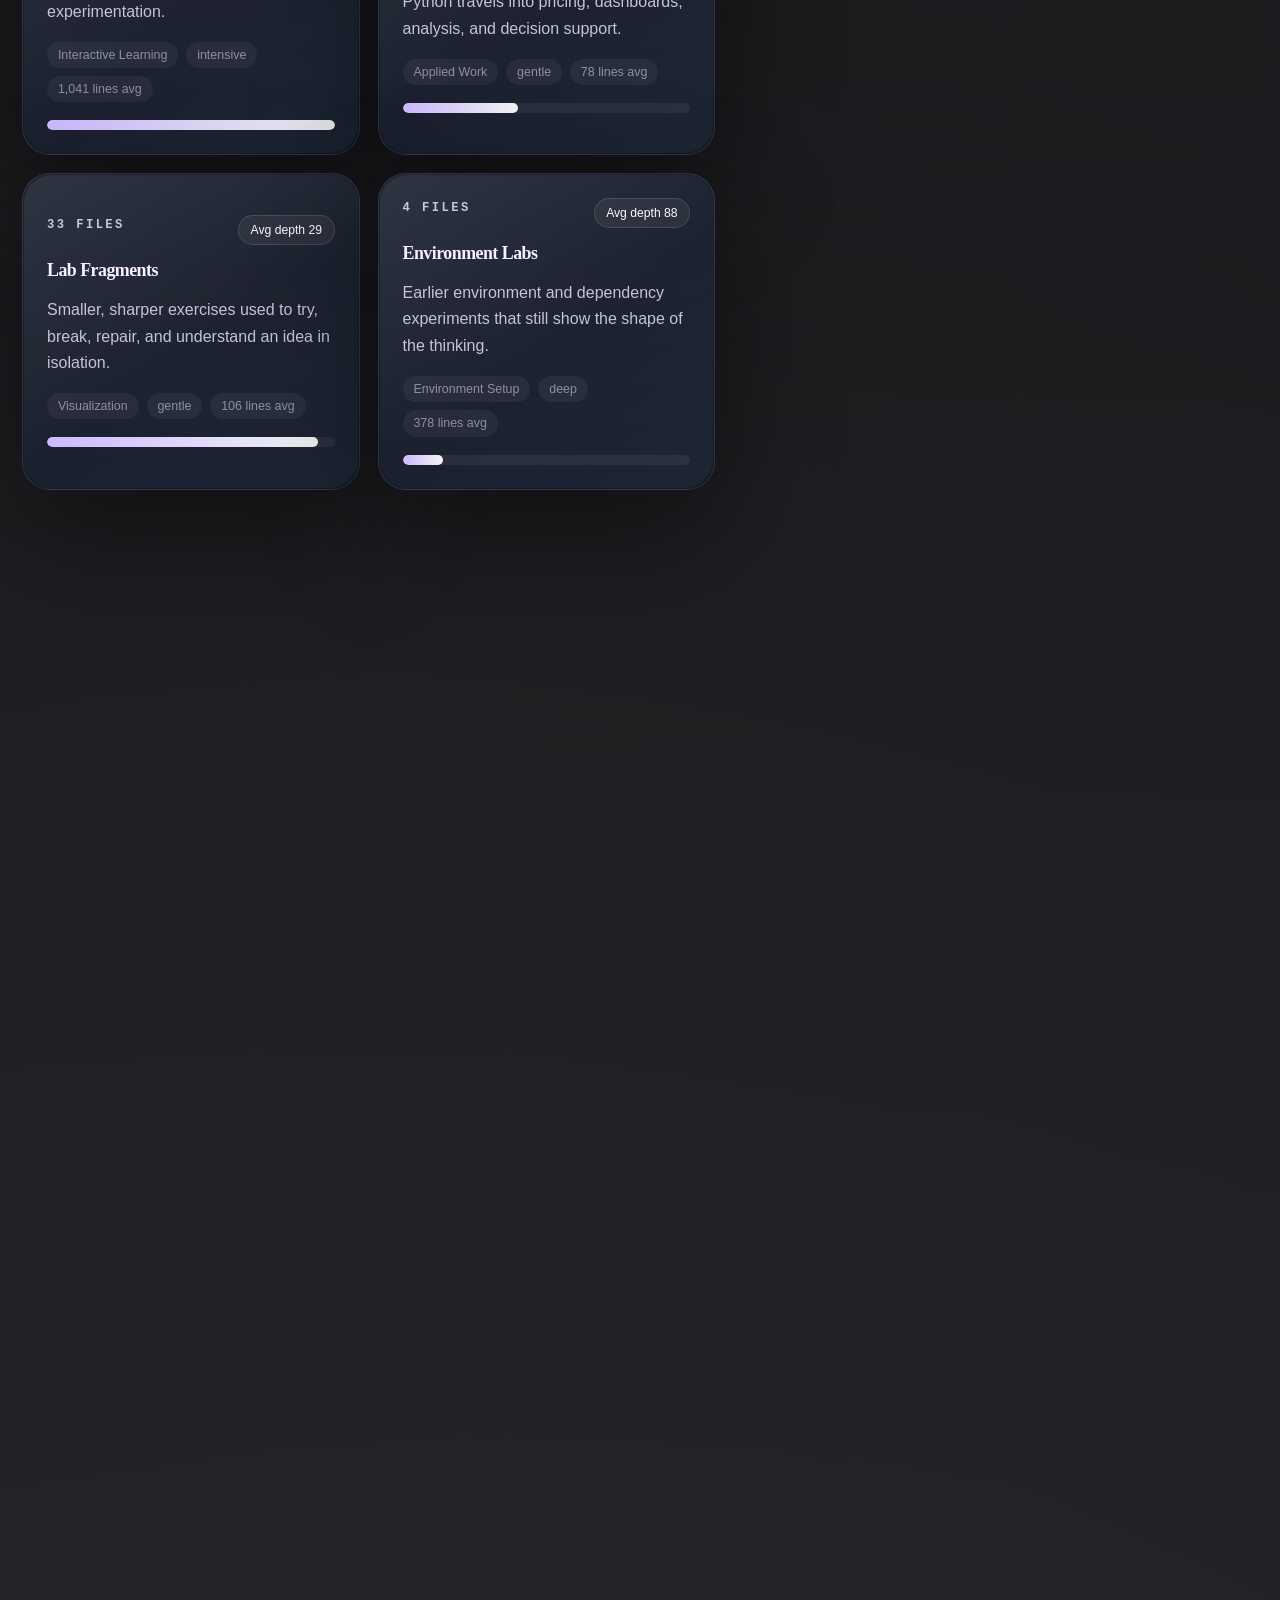
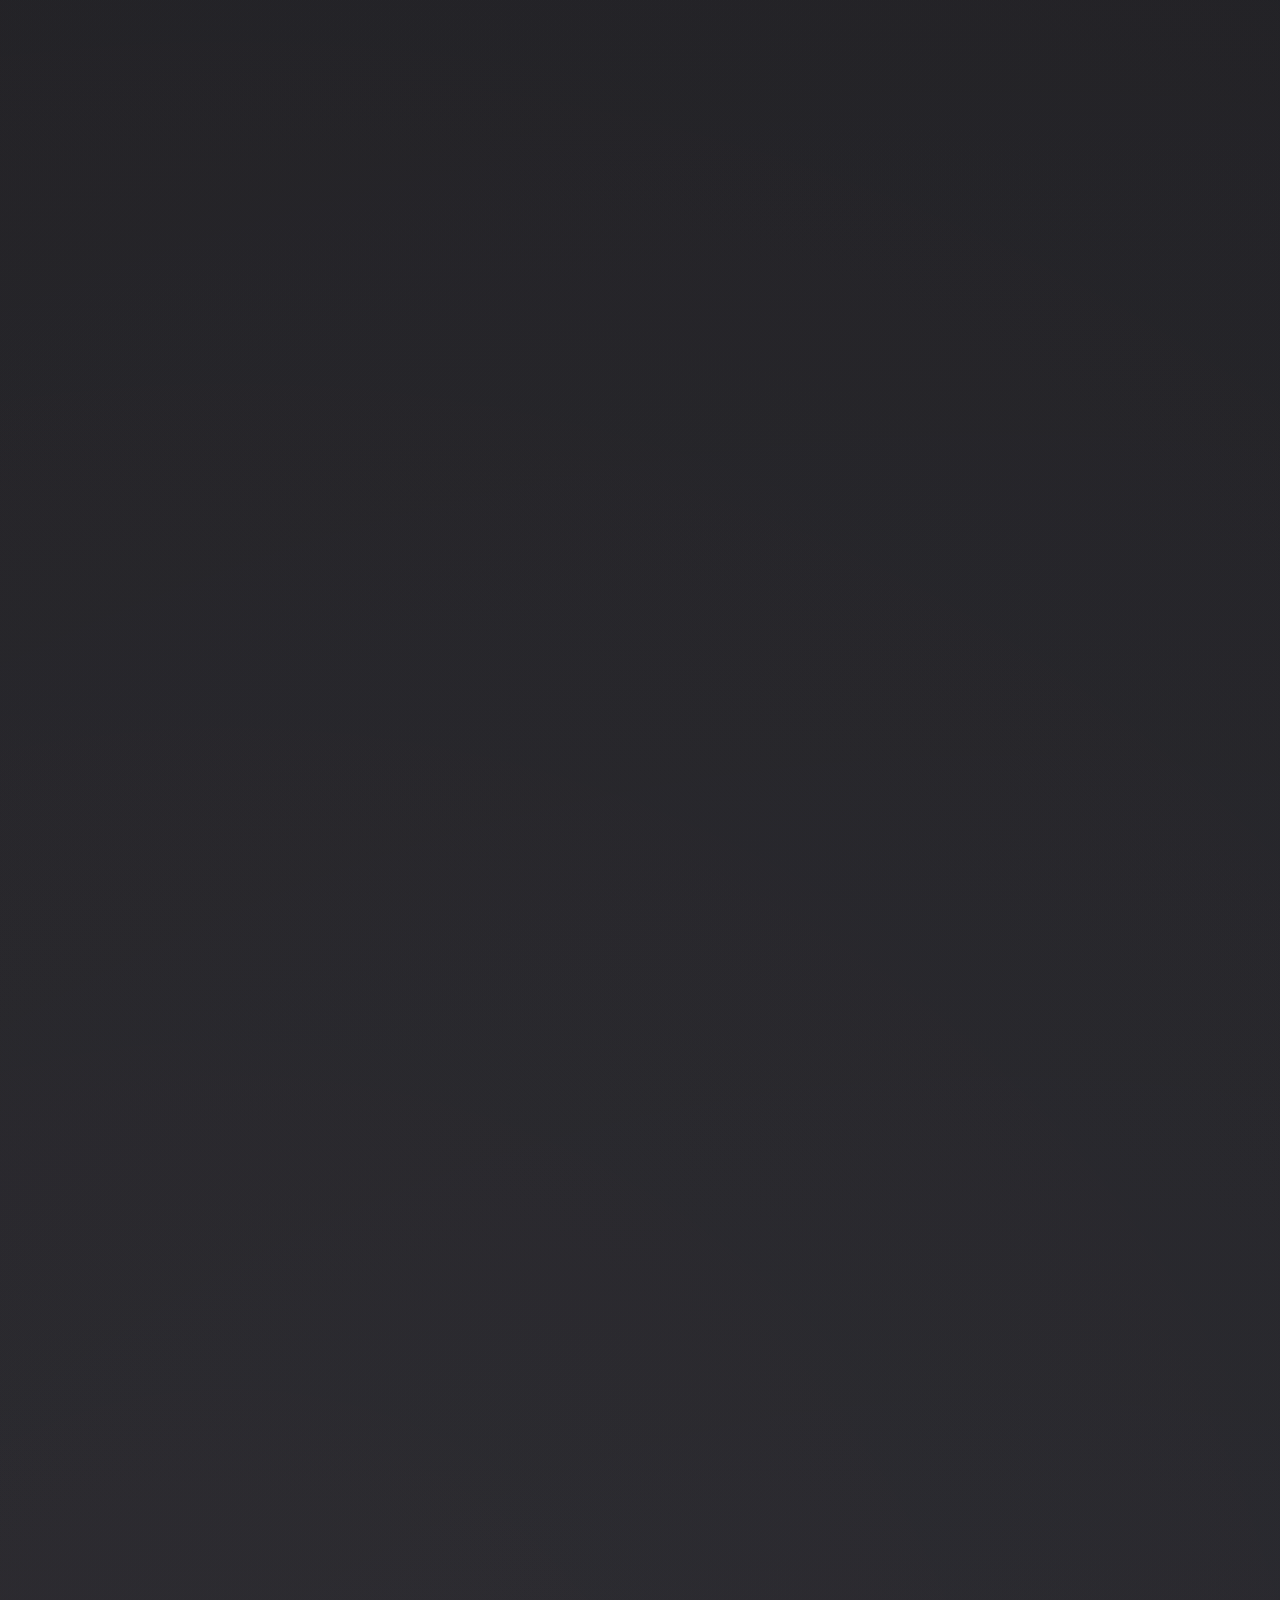
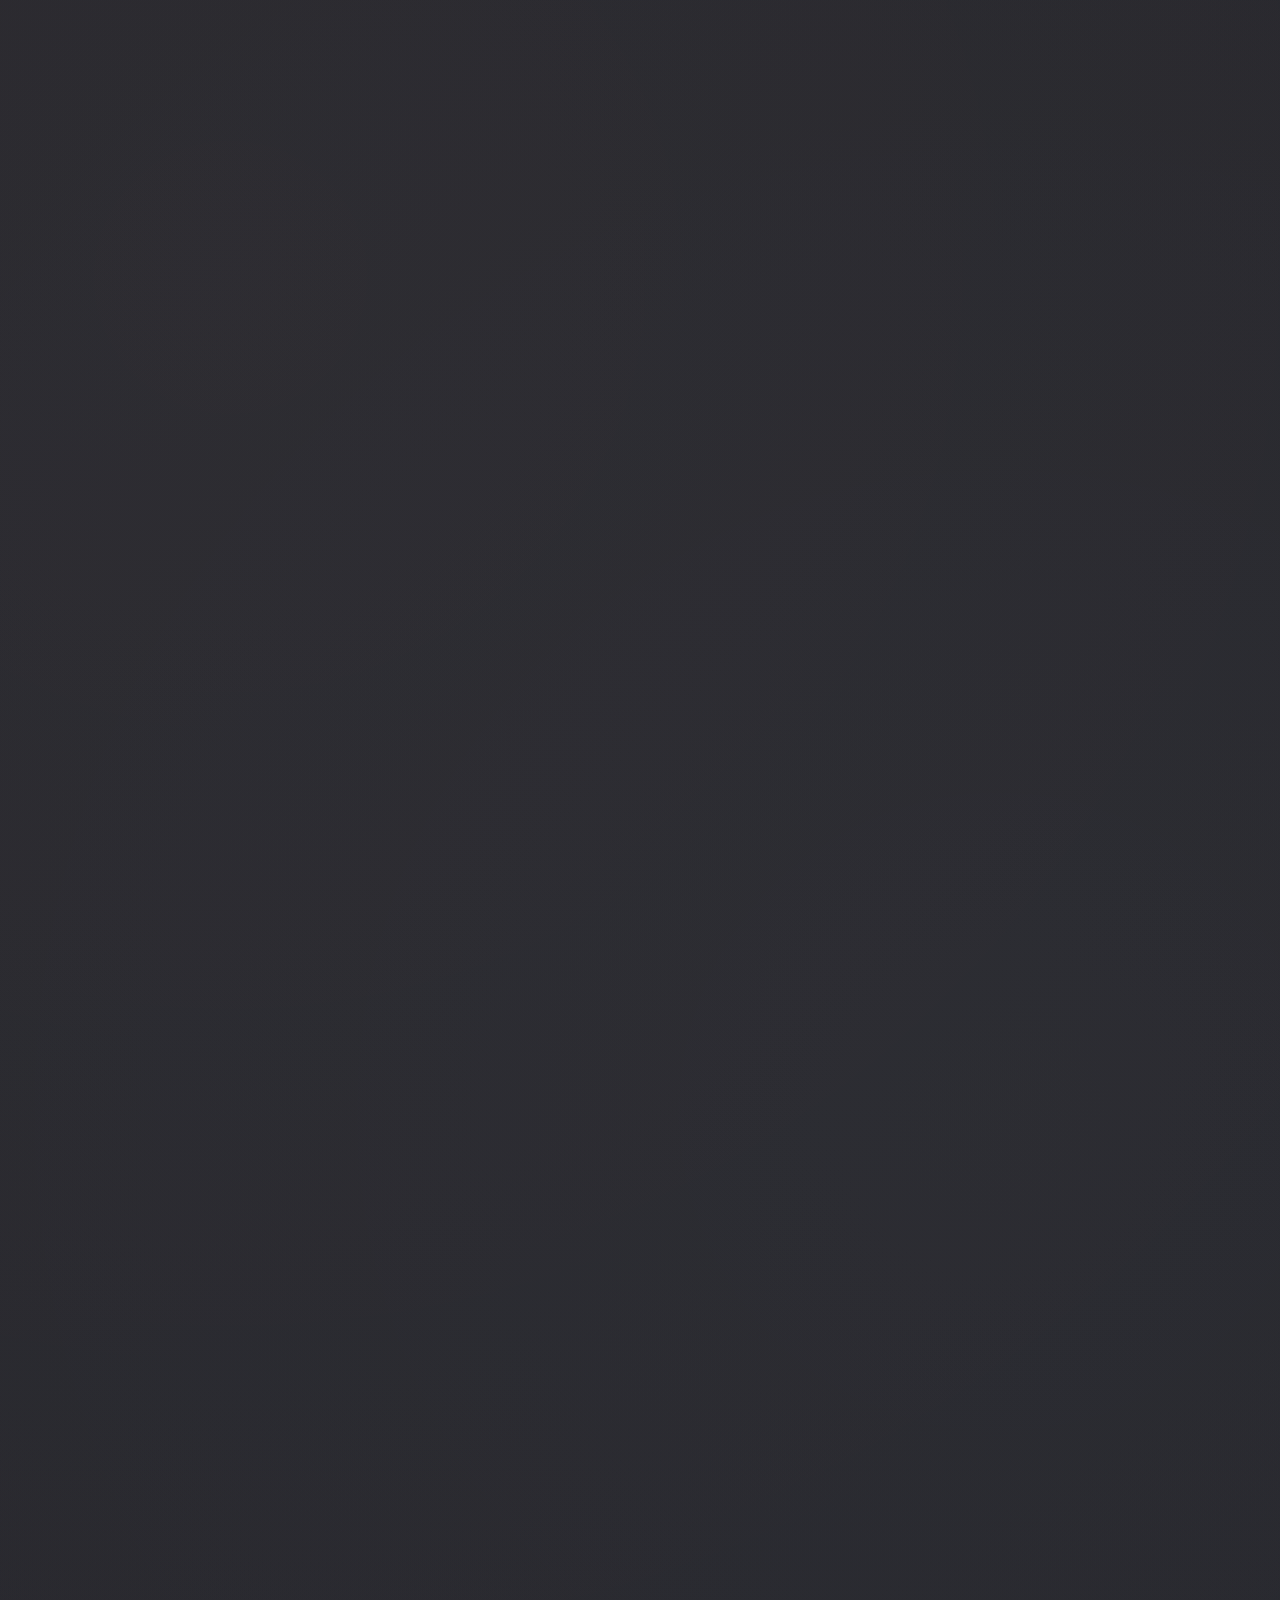
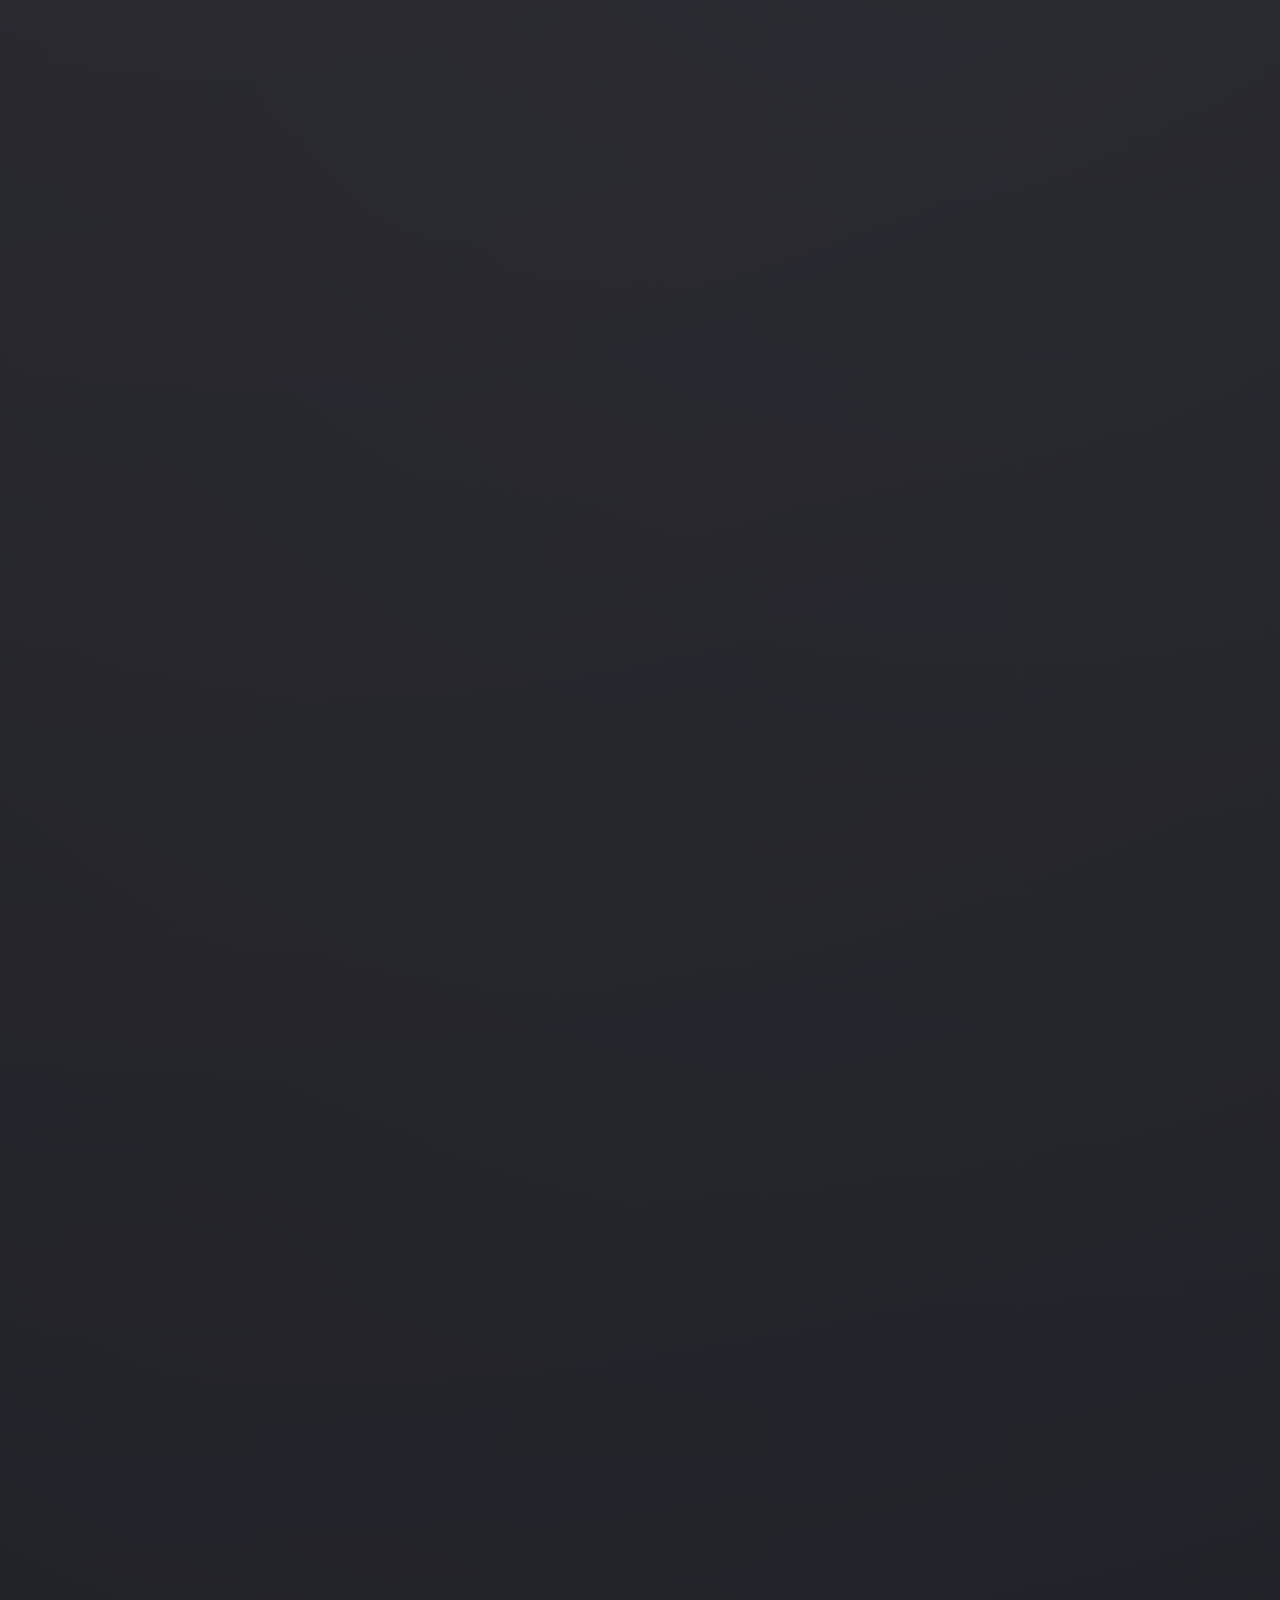
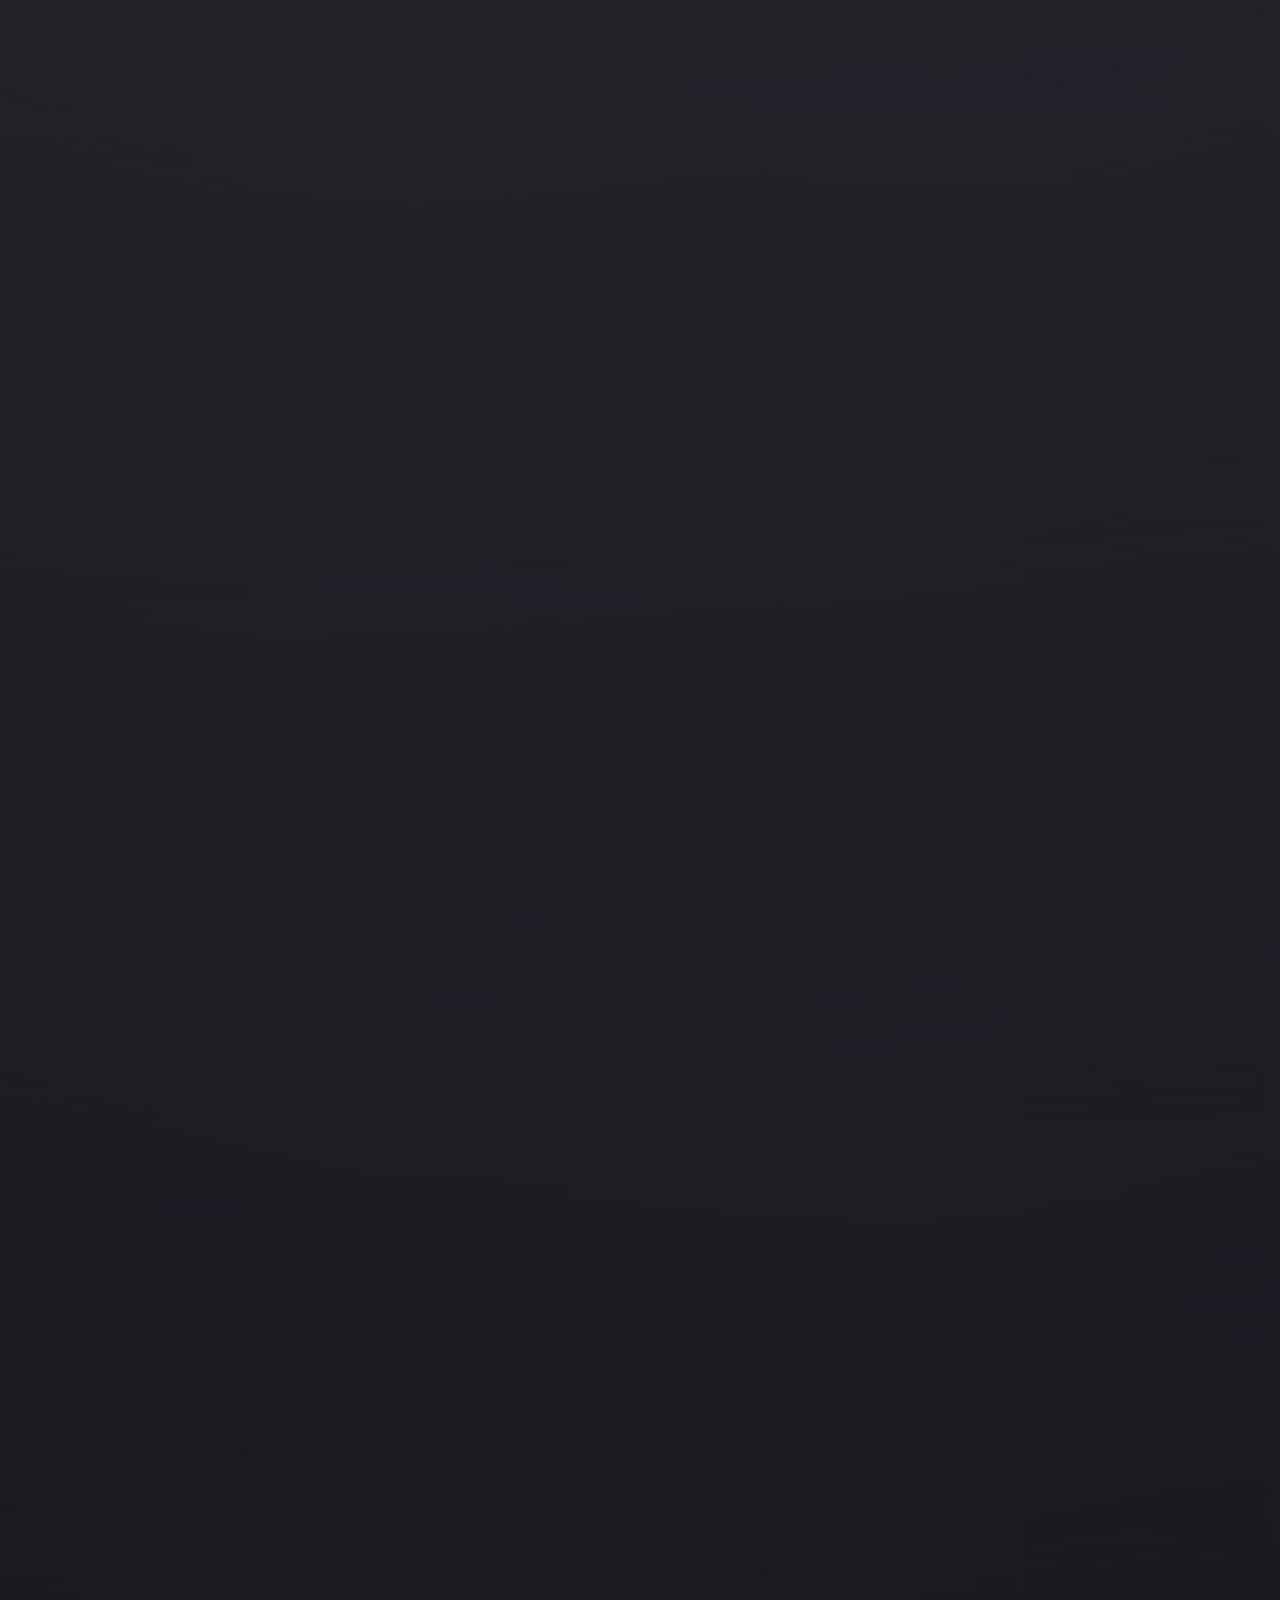
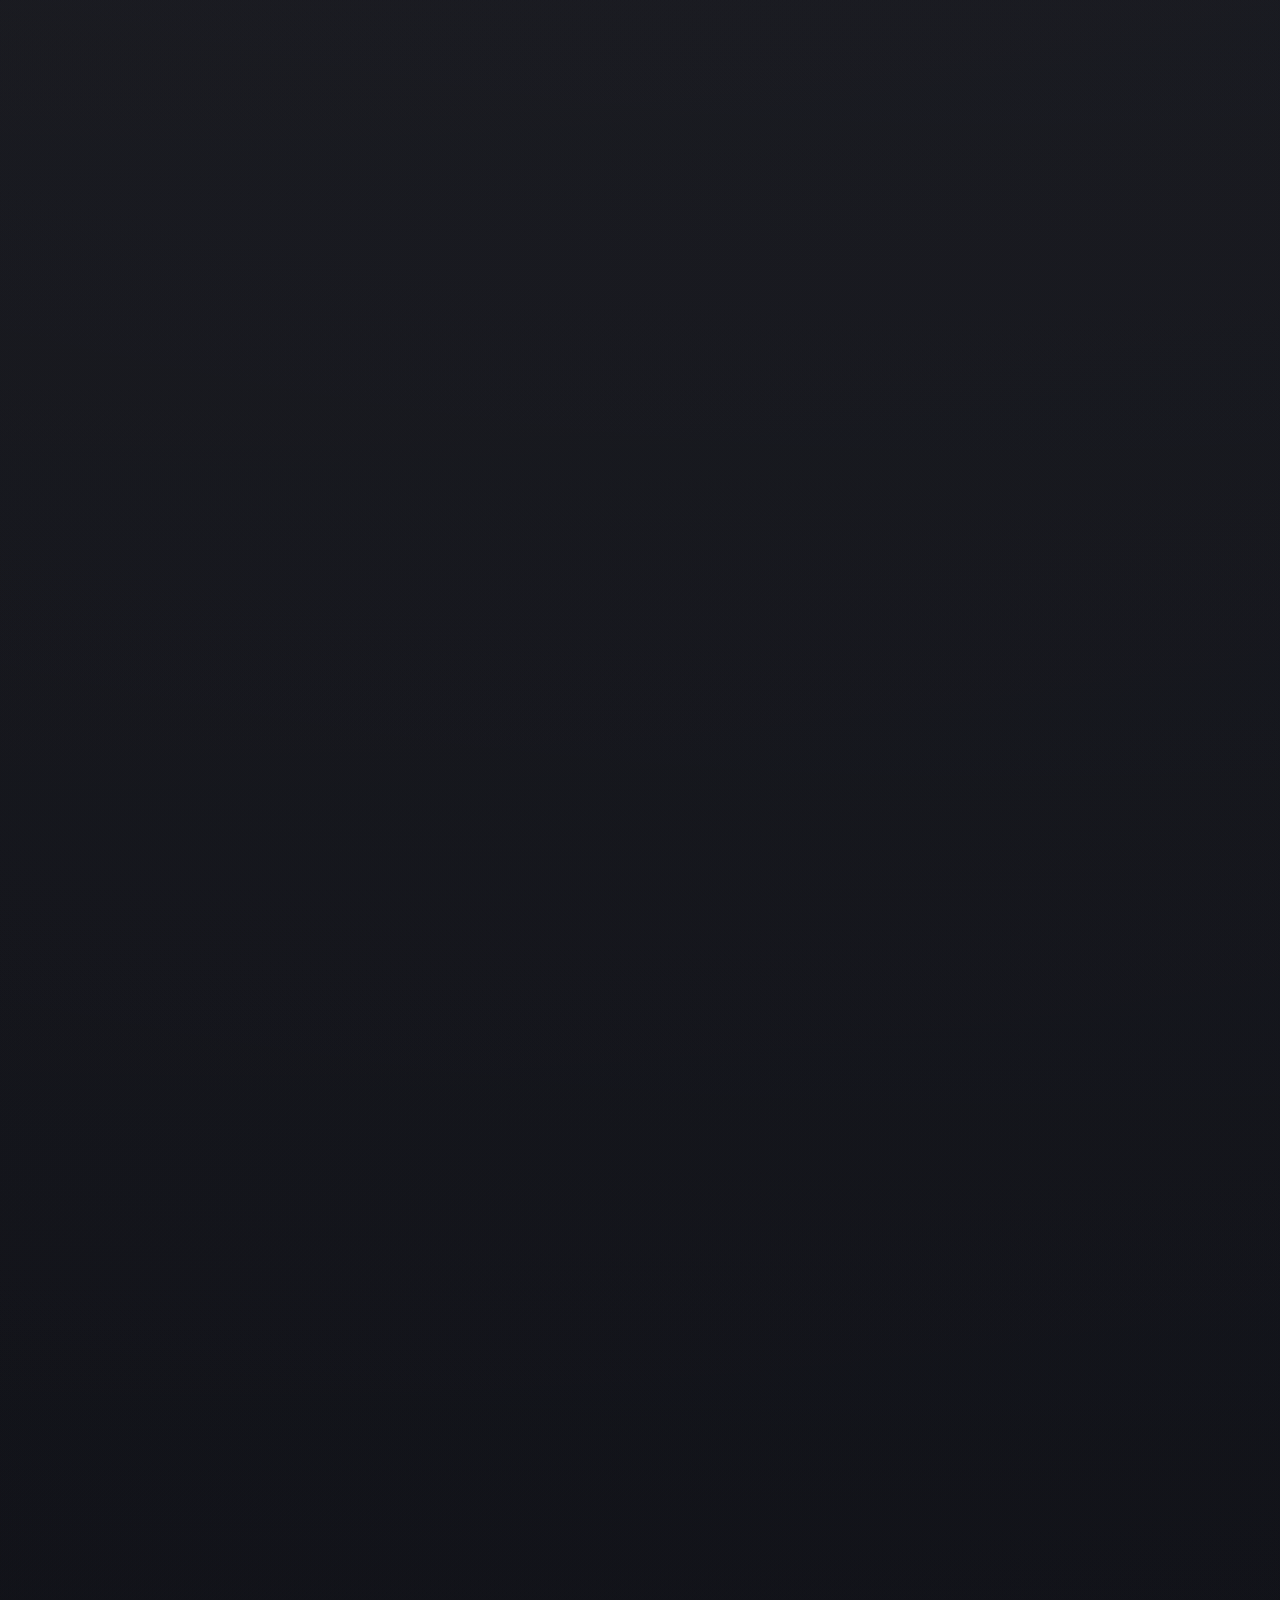
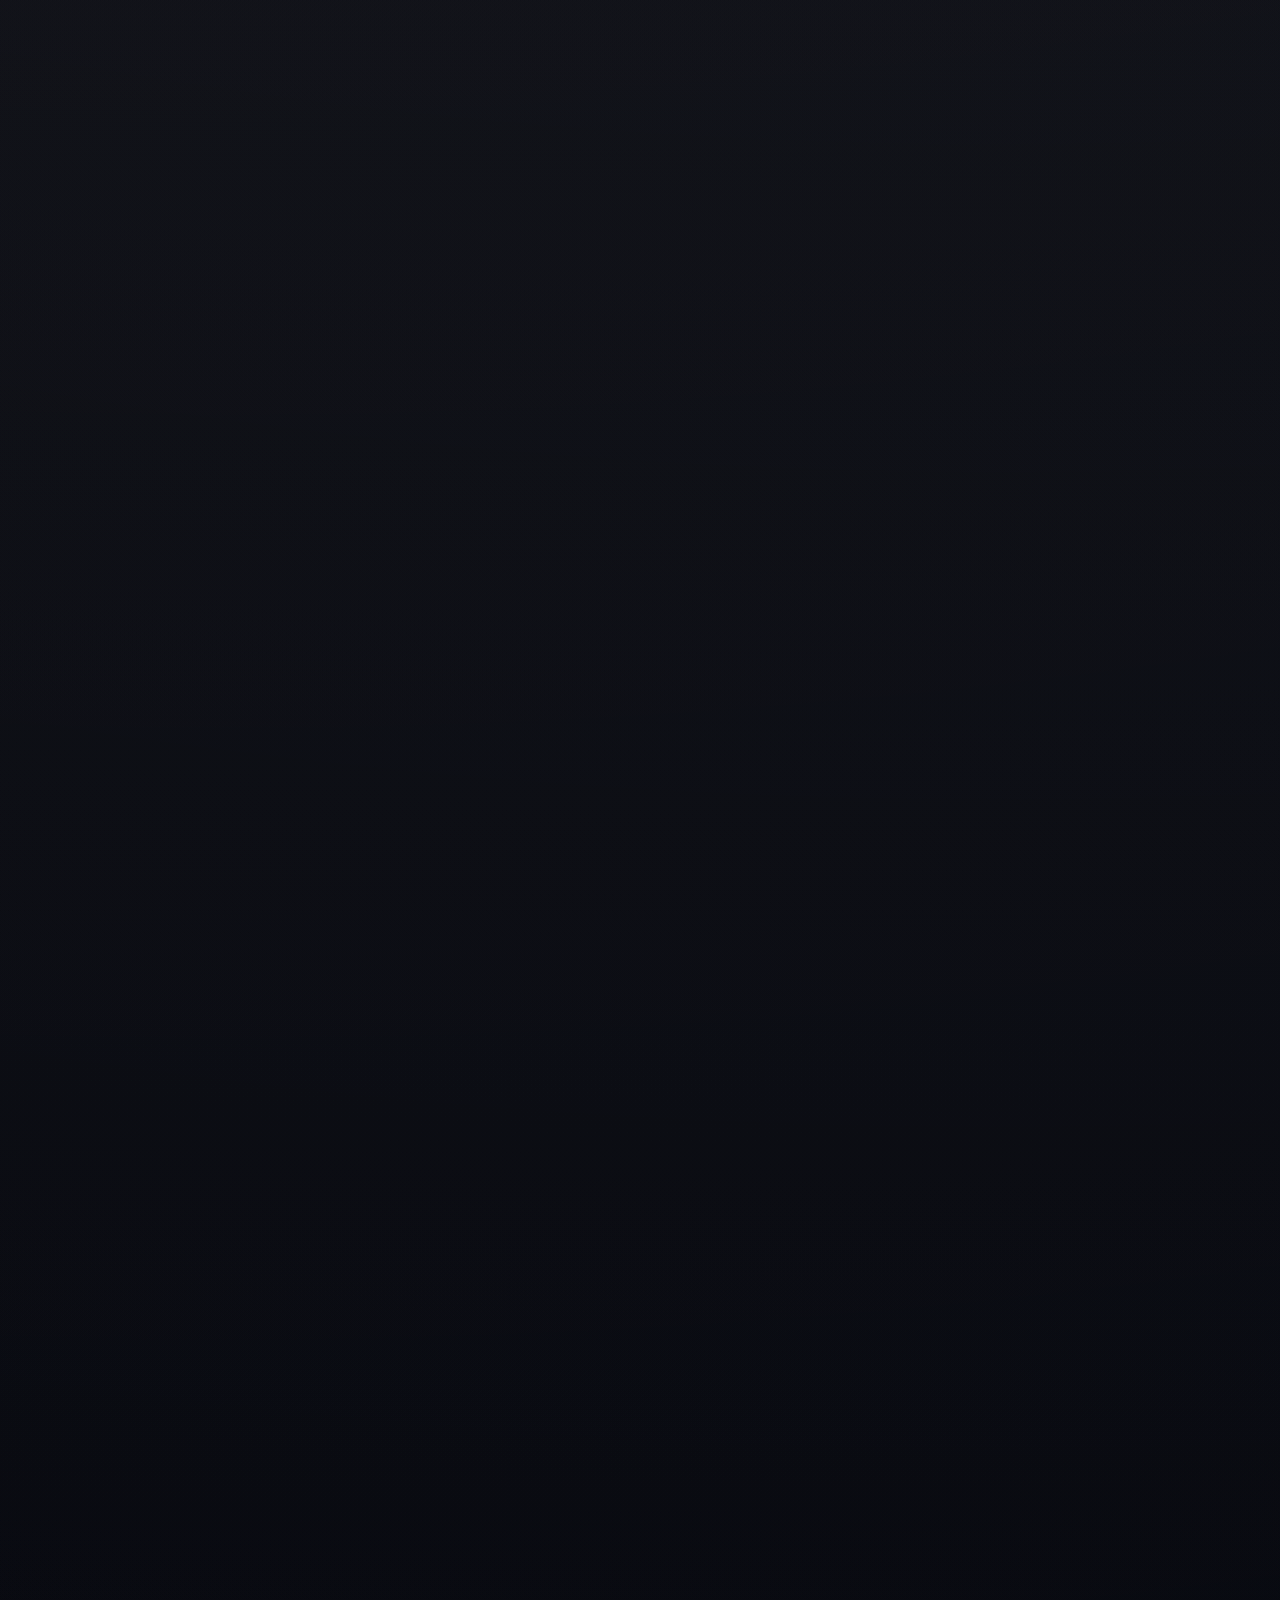
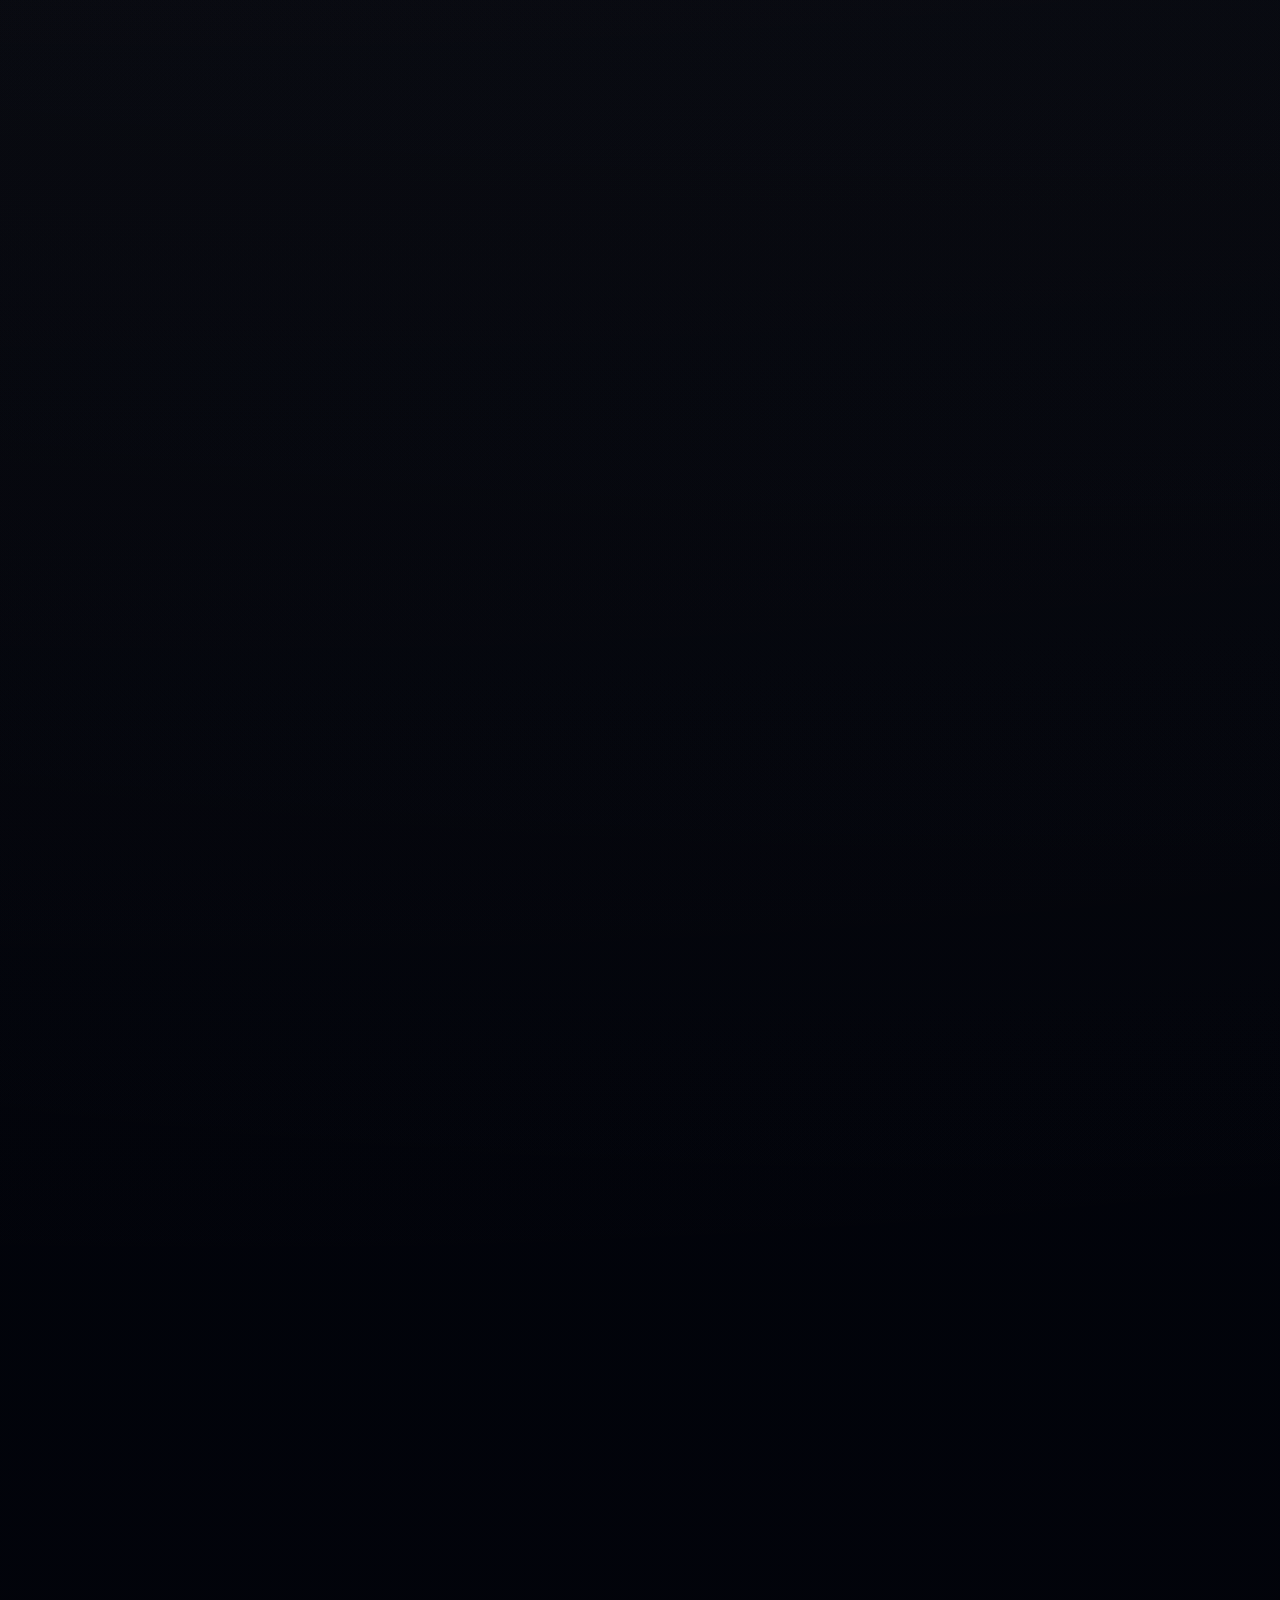
==== commit c010d286: "Refine atlas footer flow and motion" ====
--- a/docs/index.html
+++ b/docs/index.html
@@ -210,7 +210,7 @@
       </main>
 
       <footer class="page-footer glass-panel" data-reveal>
-        <div>
+        <div class="footer-copy">
           <p class="eyebrow">Generated from the repository</p>
           <h2>This page stays tied to the code.</h2>
           <p>
@@ -219,9 +219,27 @@
             to help the structure breathe, not replace the work itself.
           </p>
         </div>
+        <div class="footer-orbit" aria-hidden="true">
+          <div class="footer-ribbon footer-ribbon-a"></div>
+          <div class="footer-ribbon footer-ribbon-b"></div>
+          <div class="footer-ribbon footer-ribbon-c"></div>
+          <div class="footer-pulse footer-pulse-a"></div>
+          <div class="footer-pulse footer-pulse-b"></div>
+          <div class="footer-note-field" id="footer-note-field"></div>
+          <div class="footer-axis">
+            <span>learn</span>
+            <span>test</span>
+            <span>compare</span>
+            <span>rerun</span>
+          </div>
+        </div>
         <div class="footer-meta">
           <p id="generated-at"></p>
           <p>Rebuild with <code>python scripts/build_pages_catalog.py</code></p>
+          <div class="footer-links">
+            <a class="mini-link" href="#top">Back to top</a>
+            <a class="mini-link" href="#catalog">Catalog</a>
+          </div>
         </div>
       </footer>
     </div>
--- a/docs/styles.css
+++ b/docs/styles.css
@@ -104,7 +104,7 @@
   z-index: 2;
   width: min(1420px, calc(100% - 44px));
   margin: 0 auto;
-  padding: 22px 0 84px;
+  padding: 22px 0 56px;
 }
 
 .glass-panel {
@@ -760,7 +760,39 @@
 }
 
 .story-section {
-  margin-top: 98px;
+  position: relative;
+  margin-top: 84px;
+}
+
+.story-section::before {
+  content: "";
+  position: absolute;
+  top: -38px;
+  left: 8px;
+  right: 8px;
+  height: 1px;
+  background: linear-gradient(
+    90deg,
+    transparent,
+    rgba(255, 209, 220, 0.22),
+    rgba(180, 231, 255, 0.28),
+    rgba(255, 179, 71, 0.2),
+    transparent
+  );
+  opacity: 0.72;
+}
+
+.story-section::after {
+  content: "";
+  position: absolute;
+  top: -56px;
+  left: clamp(18px, 11vw, 200px);
+  width: clamp(120px, 20vw, 260px);
+  height: 22px;
+  border-radius: 999px;
+  background: linear-gradient(90deg, rgba(255, 209, 220, 0.06), rgba(180, 231, 255, 0.14), rgba(255, 179, 71, 0.05));
+  filter: blur(16px);
+  animation: sectionDrift 10s ease-in-out infinite;
 }
 
 .section-heading {
@@ -1227,15 +1259,127 @@
 
 .page-footer {
   display: grid;
-  grid-template-columns: 1fr auto;
-  gap: 20px;
-  margin-top: 96px;
+  grid-template-columns: minmax(0, 1fr) minmax(280px, 0.95fr) auto;
+  gap: 22px;
+  margin-top: 56px;
+  align-items: stretch;
 }
 
 .footer-meta {
   min-width: 280px;
   color: var(--text-soft);
   font-size: 0.92rem;
+  display: grid;
+  align-content: start;
+  gap: 14px;
+}
+
+.footer-copy {
+  max-width: 40rem;
+}
+
+.footer-links {
+  display: flex;
+  flex-wrap: wrap;
+  gap: 10px;
+}
+
+.footer-orbit {
+  position: relative;
+  min-height: 220px;
+  border-radius: 28px;
+  overflow: hidden;
+  border: 1px solid rgba(255, 255, 255, 0.08);
+  background:
+    radial-gradient(circle at 50% 46%, rgba(255, 255, 255, 0.06), transparent 48%),
+    linear-gradient(160deg, rgba(255, 255, 255, 0.06), rgba(255, 255, 255, 0.02)),
+    rgba(255, 255, 255, 0.02);
+}
+
+.footer-ribbon,
+.footer-pulse,
+.footer-note-field {
+  position: absolute;
+  inset: 0;
+  pointer-events: none;
+}
+
+.footer-ribbon {
+  opacity: 0.68;
+  mix-blend-mode: screen;
+}
+
+.footer-ribbon-a {
+  background:
+    radial-gradient(circle at 16% 64%, rgba(255, 209, 220, 0.18), transparent 24%),
+    linear-gradient(100deg, transparent 16%, rgba(255, 209, 220, 0.14) 38%, transparent 62%);
+  transform-origin: center;
+  animation: footerRibbonA 16s ease-in-out infinite;
+}
+
+.footer-ribbon-b {
+  background:
+    radial-gradient(circle at 78% 30%, rgba(180, 231, 255, 0.14), transparent 22%),
+    linear-gradient(120deg, transparent 14%, rgba(180, 231, 255, 0.12) 44%, transparent 72%);
+  animation: footerRibbonB 18s ease-in-out infinite;
+}
+
+.footer-ribbon-c {
+  background:
+    radial-gradient(circle at 58% 78%, rgba(255, 179, 71, 0.14), transparent 20%),
+    linear-gradient(80deg, transparent 24%, rgba(203, 184, 255, 0.1) 50%, transparent 78%);
+  animation: footerRibbonC 20s ease-in-out infinite;
+}
+
+.footer-pulse {
+  filter: blur(24px);
+}
+
+.footer-pulse-a {
+  background: radial-gradient(circle at 32% 54%, rgba(203, 184, 255, 0.18), transparent 18%);
+  animation: footerPulseA 9s ease-in-out infinite;
+}
+
+.footer-pulse-b {
+  background: radial-gradient(circle at 72% 42%, rgba(180, 231, 255, 0.16), transparent 20%);
+  animation: footerPulseB 11s ease-in-out infinite;
+}
+
+.footer-note {
+  position: absolute;
+  left: var(--x);
+  top: var(--y);
+  transform: translate(-50%, -50%);
+  font-family: var(--body-font);
+  font-size: 0.74rem;
+  letter-spacing: 0.12em;
+  text-transform: uppercase;
+  color: rgba(255, 255, 255, 0.34);
+  text-shadow: 0 0 16px rgba(255, 255, 255, 0.08);
+  animation: footerNoteFloat var(--duration) ease-in-out infinite;
+  animation-delay: var(--delay);
+}
+
+.footer-axis {
+  position: absolute;
+  left: 18px;
+  right: 18px;
+  bottom: 16px;
+  display: flex;
+  justify-content: space-between;
+  gap: 12px;
+  font-family: var(--body-font);
+  font-size: 0.76rem;
+  letter-spacing: 0.16em;
+  text-transform: uppercase;
+  color: rgba(247, 241, 255, 0.58);
+}
+
+.footer-axis span {
+  padding: 0.45rem 0.65rem;
+  border-radius: 999px;
+  border: 1px solid rgba(255, 255, 255, 0.08);
+  background: rgba(255, 255, 255, 0.03);
 }
 
 code {
@@ -1327,6 +1471,84 @@
   }
 }
 
+@keyframes sectionDrift {
+  0%,
+  100% {
+    transform: translateX(0);
+    opacity: 0.46;
+  }
+  50% {
+    transform: translateX(26px);
+    opacity: 0.9;
+  }
+}
+
+@keyframes footerRibbonA {
+  0%,
+  100% {
+    transform: translate3d(-4%, 0, 0) rotate(-5deg) scale(1);
+  }
+  50% {
+    transform: translate3d(4%, -3%, 0) rotate(6deg) scale(1.05);
+  }
+}
+
+@keyframes footerRibbonB {
+  0%,
+  100% {
+    transform: translate3d(0, 0, 0) rotate(4deg) scale(1);
+  }
+  50% {
+    transform: translate3d(-5%, 4%, 0) rotate(-4deg) scale(1.08);
+  }
+}
+
+@keyframes footerRibbonC {
+  0%,
+  100% {
+    transform: translate3d(0, 0, 0) rotate(-2deg) scale(1);
+  }
+  50% {
+    transform: translate3d(3%, -4%, 0) rotate(5deg) scale(1.04);
+  }
+}
+
+@keyframes footerPulseA {
+  0%,
+  100% {
+    transform: scale(0.92);
+    opacity: 0.28;
+  }
+  50% {
+    transform: scale(1.08);
+    opacity: 0.62;
+  }
+}
+
+@keyframes footerPulseB {
+  0%,
+  100% {
+    transform: scale(0.96);
+    opacity: 0.24;
+  }
+  50% {
+    transform: scale(1.12);
+    opacity: 0.58;
+  }
+}
+
+@keyframes footerNoteFloat {
+  0%,
+  100% {
+    transform: translate(-50%, -50%) translate3d(0, 0, 0);
+    opacity: 0.22;
+  }
+  50% {
+    transform: translate(-50%, -50%) translate3d(0, -10px, 0);
+    opacity: 0.5;
+  }
+}
+
 @keyframes orbitOne {
   from {
     transform: rotate(0deg) translateX(220px) rotate(0deg);
@@ -1395,6 +1617,10 @@
 
   .catalog-guide {
     position: static;
+  }
+
+  .footer-orbit {
+    min-height: 180px;
   }
 }
 
@@ -1441,6 +1667,20 @@
     min-height: 360px;
   }
 
+  .story-section {
+    margin-top: 72px;
+  }
+
+  .story-section::before {
+    top: -30px;
+  }
+
+  .story-section::after {
+    top: -46px;
+    left: 10px;
+    width: 150px;
+  }
+
   .node {
     width: 108px;
     height: 108px;
@@ -1487,8 +1727,17 @@
     min-height: 320px;
   }
 
+  .page-footer {
+    margin-top: 44px;
+  }
+
   .mandala {
     width: 140px;
     height: 140px;
   }
-}
+
+  .footer-axis {
+    flex-wrap: wrap;
+    justify-content: start;
+  }
+}
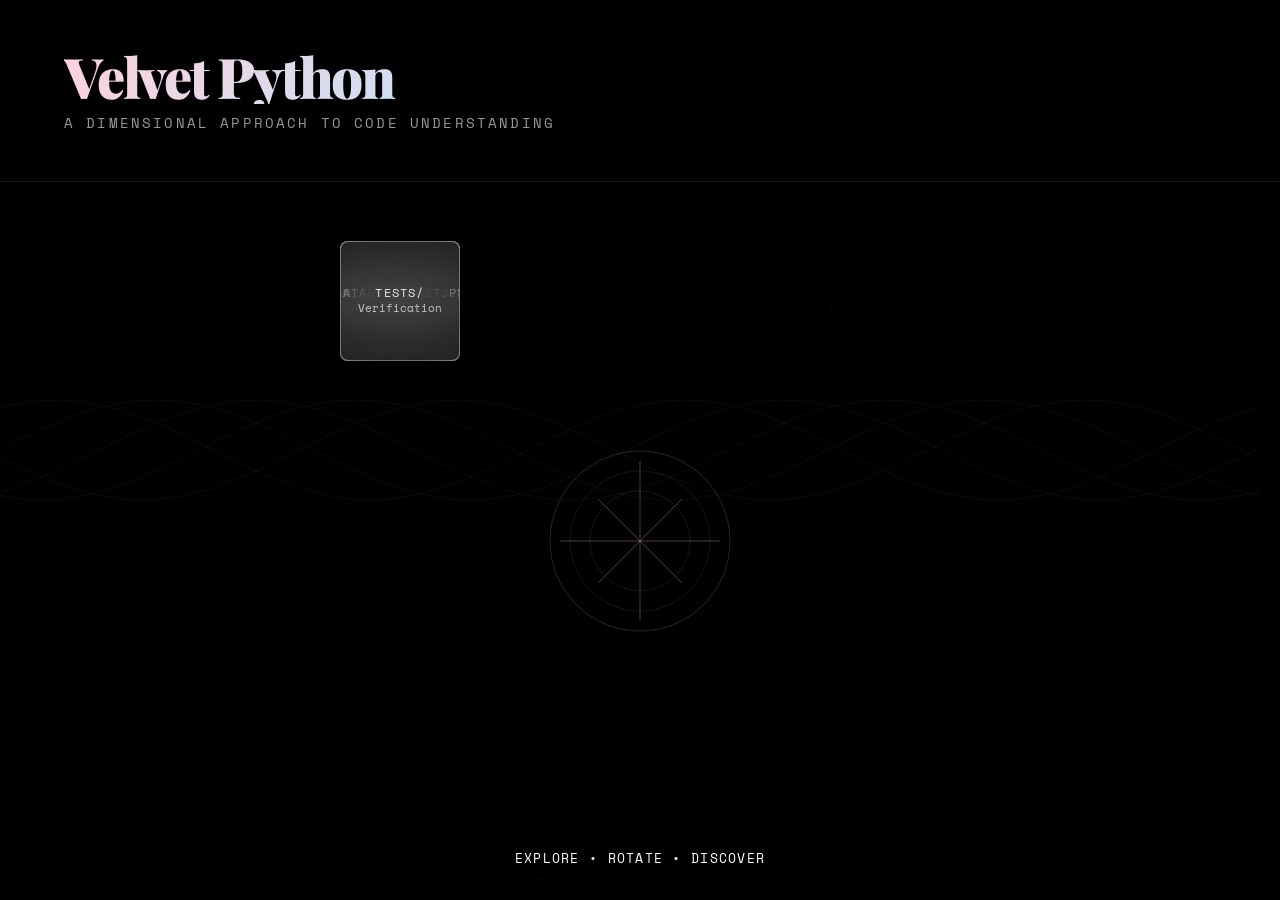
==== commit f158e7b3: "Restore dimensional atlas visual" ====
--- a/docs/index.html
+++ b/docs/index.html
@@ -1,283 +1,585 @@
 <!DOCTYPE html>
 <html lang="en">
-  <head>
-    <meta charset="UTF-8" />
-    <meta name="viewport" content="width=device-width, initial-scale=1.0" />
-    <meta
-      name="description"
-      content="velvet-python atlas: a dynamic GitHub Pages catalog of Python files, learning paths, tests, experiments, and workflow scripts."
-    />
-    <title>velvet-python atlas</title>
-    <link rel="stylesheet" href="./styles.css" />
-  </head>
-  <body>
-    <canvas id="depth-field" aria-hidden="true"></canvas>
-    <div class="aurora aurora-a" aria-hidden="true"></div>
-    <div class="aurora aurora-b" aria-hidden="true"></div>
-    <div class="grain" aria-hidden="true"></div>
-
-    <div class="page-shell">
-      <header class="hero" id="top" data-reveal>
-        <div class="hero-copy glass-panel">
-          <p class="eyebrow">GitHub Pages atlas</p>
-          <h1>velvet-python <span>in full color</span></h1>
-          <p class="hero-text">
-            A living catalog of the Python files in this repository. Search the
-            code, follow learning routes, open the deeper modules, and move
-            through tests, experiments, and scripts without losing the shape of
-            the whole project.
-          </p>
-
-          <nav class="hero-nav" aria-label="Atlas sections">
-            <a class="mini-link" href="#paths">Learning paths</a>
-            <a class="mini-link" href="#signals">Signals</a>
-            <a class="mini-link" href="#orbit">Featured files</a>
-            <a class="mini-link" href="#catalog">Full catalog</a>
-          </nav>
-
-          <div class="hero-actions">
-            <a class="action-button primary" href="#catalog">Enter the catalog</a>
-            <a class="action-button" href="https://github.com/Cazzy-Aporbo/velvet-python">View repository</a>
-            <a class="action-button" href="https://github.com/Cazzy-Aporbo/velvet-python/blob/main/README.md">Read README</a>
-          </div>
-
-          <div class="hero-promise">
-            <article class="promise-chip">
-              <strong>Searchable</strong>
-              <span>Every Python file is mapped into the atlas.</span>
-            </article>
-            <article class="promise-chip">
-              <strong>Runnable</strong>
-              <span>Scripts, tests, and core modules stay linked together.</span>
-            </article>
-            <article class="promise-chip">
-              <strong>Learnable</strong>
-              <span>The page is built to help you enter the repo with intent.</span>
-            </article>
-          </div>
-
-          <div class="metric-row" id="hero-stats"></div>
+<head>
+    <meta charset="UTF-8">
+    <meta name="viewport" content="width=device-width, initial-scale=1.0">
+    <title>Velvet Python | Dimensional Code Exploration</title>
+    <style>
+        @import url('https://fonts.googleapis.com/css2?family=Space+Mono:wght@400;700&family=Playfair+Display:wght@700;900&display=swap');
+
+        * {
+            margin: 0;
+            padding: 0;
+            box-sizing: border-box;
+        }
+
+        html, body {
+            width: 100%;
+            height: 100%;
+            overflow: hidden;
+        }
+
+        body {
+            font-family: 'Space Mono', monospace;
+            background: #000000;
+            color: #ffffff;
+            position: relative;
+        }
+
+        canvas#bgCanvas {
+            position: fixed;
+            top: 0;
+            left: 0;
+            width: 100%;
+            height: 100%;
+            z-index: 0;
+        }
+
+        .content {
+            position: fixed;
+            top: 0;
+            left: 0;
+            width: 100%;
+            height: 100%;
+            z-index: 1;
+            display: flex;
+            flex-direction: column;
+            overflow: hidden;
+        }
+
+        header {
+            padding: 3rem 4rem;
+            border-bottom: 1px solid rgba(255, 255, 255, 0.1);
+            backdrop-filter: blur(40px);
+            background: rgba(0, 0, 0, 0.3);
+        }
+
+        h1 {
+            font-family: 'Playfair Display', serif;
+            font-size: 3.5rem;
+            font-weight: 900;
+            letter-spacing: -0.04em;
+            line-height: 1;
+            margin-bottom: 0.5rem;
+            background: linear-gradient(135deg, #ffd1dc 0%, #b4e7ff 50%, #ffb347 100%);
+            -webkit-background-clip: text;
+            -webkit-text-fill-color: transparent;
+            background-clip: text;
+            animation: gradient-shift 8s ease-in-out infinite;
+        }
+
+        @keyframes gradient-shift {
+            0%, 100% { filter: hue-rotate(0deg); }
+            50% { filter: hue-rotate(20deg); }
+        }
+
+        .subtitle {
+            font-size: 0.9rem;
+            letter-spacing: 0.15em;
+            text-transform: uppercase;
+            color: rgba(255, 255, 255, 0.6);
+            font-weight: 400;
+        }
+
+        .exploration-space {
+            flex: 1;
+            position: relative;
+            overflow: hidden;
+            display: flex;
+            align-items: center;
+            justify-content: center;
+        }
+
+        .node-cluster {
+            position: absolute;
+            width: 600px;
+            height: 600px;
+            perspective: 1200px;
+        }
+
+        .node {
+            position: absolute;
+            width: 120px;
+            height: 120px;
+            cursor: pointer;
+            transition: all 0.6s cubic-bezier(0.4, 0, 0.2, 1);
+            transform-style: preserve-3d;
+        }
+
+        .node-inner {
+            position: relative;
+            width: 100%;
+            height: 100%;
+            transform-style: preserve-3d;
+            transition: transform 0.8s cubic-bezier(0.4, 0, 0.2, 1);
+        }
+
+        .node:hover .node-inner {
+            transform: rotateY(180deg);
+        }
+
+        .node-front, .node-back {
+            position: absolute;
+            width: 100%;
+            height: 100%;
+            backface-visibility: hidden;
+            display: flex;
+            flex-direction: column;
+            align-items: center;
+            justify-content: center;
+            border: 1px solid rgba(255, 255, 255, 0.2);
+            background: rgba(255, 255, 255, 0.02);
+            backdrop-filter: blur(20px);
+            border-radius: 8px;
+            overflow: hidden;
+        }
+
+        .node-back {
+            transform: rotateY(180deg);
+            background: rgba(255, 255, 255, 0.08);
+            border-color: rgba(255, 255, 255, 0.4);
+        }
+
+        .node-label {
+            font-size: 0.75rem;
+            text-align: center;
+            letter-spacing: 0.1em;
+            text-transform: uppercase;
+            line-height: 1.2;
+            opacity: 0.9;
+        }
+
+        .node-info {
+            font-size: 0.7rem;
+            text-align: center;
+            opacity: 0.7;
+            line-height: 1.4;
+        }
+
+        @keyframes orbit {
+            0% { transform: rotateZ(0deg) translateX(200px) rotateZ(0deg); }
+            100% { transform: rotateZ(360deg) translateX(200px) rotateZ(-360deg); }
+        }
+
+        .node:nth-child(1) { animation: orbit 20s linear infinite; }
+        .node:nth-child(2) { animation: orbit 22s linear infinite reverse; animation-delay: -5s; }
+        .node:nth-child(3) { animation: orbit 24s linear infinite; animation-delay: -10s; }
+        .node:nth-child(4) { animation: orbit 26s linear infinite reverse; animation-delay: -8s; }
+        .node:nth-child(5) { animation: orbit 25s linear infinite; animation-delay: -12s; }
+        .node:nth-child(6) { animation: orbit 23s linear infinite reverse; animation-delay: -3s; }
+
+        .node:hover {
+            z-index: 100;
+            transform: scale(1.3);
+        }
+
+        .mandala {
+            position: absolute;
+            width: 200px;
+            height: 200px;
+            top: 50%;
+            left: 50%;
+            transform: translate(-50%, -50%);
+            z-index: 5;
+        }
+
+        .mandala svg {
+            width: 100%;
+            height: 100%;
+            filter: drop-shadow(0 0 20px rgba(255, 255, 255, 0.2));
+            animation: rotate-mandala 30s linear infinite;
+        }
+
+        @keyframes rotate-mandala {
+            0% { transform: rotate(0deg); }
+            100% { transform: rotate(360deg); }
+        }
+
+        .modal {
+            display: none;
+            position: fixed;
+            top: 0;
+            left: 0;
+            width: 100%;
+            height: 100%;
+            background: rgba(0, 0, 0, 0.9);
+            backdrop-filter: blur(20px);
+            z-index: 1000;
+            align-items: center;
+            justify-content: center;
+            animation: fade-in 0.4s ease;
+        }
+
+        @keyframes fade-in {
+            from { opacity: 0; }
+            to { opacity: 1; }
+        }
+
+        .modal.active {
+            display: flex;
+        }
+
+        .modal-panel {
+            width: 90%;
+            max-width: 900px;
+            height: 80vh;
+            background: linear-gradient(135deg, rgba(50, 50, 60, 0.9), rgba(30, 30, 40, 0.95));
+            border: 1px solid rgba(255, 200, 200, 0.2);
+            overflow: hidden;
+            display: flex;
+            animation: panel-rise 0.6s cubic-bezier(0.34, 1.56, 0.64, 1);
+        }
+
+        @keyframes panel-rise {
+            from {
+                opacity: 0;
+                transform: translateY(60px);
+            }
+            to {
+                opacity: 1;
+                transform: translateY(0);
+            }
+        }
+
+        .modal-sidebar {
+            width: 30%;
+            background: rgba(0, 0, 0, 0.4);
+            border-right: 1px solid rgba(255, 255, 255, 0.1);
+            padding: 3rem 2rem;
+            overflow-y: auto;
+            display: flex;
+            flex-direction: column;
+        }
+
+        .modal-main {
+            flex: 1;
+            padding: 3rem;
+            overflow-y: auto;
+            position: relative;
+        }
+
+        .modal-main::before {
+            content: '';
+            position: absolute;
+            top: 0;
+            left: 0;
+            width: 2px;
+            height: 100%;
+            background: linear-gradient(180deg, rgba(255, 200, 200, 0.5), transparent);
+        }
+
+        .modal-title {
+            font-family: 'Playfair Display', serif;
+            font-size: 2.5rem;
+            margin-bottom: 2rem;
+            line-height: 1.2;
+        }
+
+        .modal-code {
+            background: rgba(0, 0, 0, 0.6);
+            border-left: 3px solid rgba(255, 200, 200, 0.5);
+            padding: 1.5rem;
+            margin: 1.5rem 0;
+            font-size: 0.85rem;
+            overflow-x: auto;
+            line-height: 1.6;
+            color: #b4e7ff;
+            white-space: pre-wrap;
+        }
+
+        .modal-close {
+            position: absolute;
+            top: 2rem;
+            right: 2rem;
+            background: none;
+            border: none;
+            color: rgba(255, 255, 255, 0.6);
+            font-size: 2rem;
+            cursor: pointer;
+            transition: color 0.3s ease;
+            z-index: 10;
+        }
+
+        .modal-close:hover {
+            color: rgba(255, 255, 255, 1);
+        }
+
+        .modal-sidebar h3 {
+            font-size: 0.8rem;
+            text-transform: uppercase;
+            letter-spacing: 0.15em;
+            margin: 2rem 0 1rem;
+            opacity: 0.7;
+        }
+
+        .modal-sidebar p {
+            font-size: 0.9rem;
+            line-height: 1.6;
+            opacity: 0.8;
+            margin-bottom: 0.8rem;
+        }
+
+        .modal-tag {
+            display: inline-block;
+            padding: 0.4rem 0.8rem;
+            background: rgba(255, 200, 200, 0.1);
+            border: 1px solid rgba(255, 200, 200, 0.3);
+            font-size: 0.7rem;
+            margin: 0.3rem 0.3rem 0 0;
+            text-transform: uppercase;
+            letter-spacing: 0.05em;
+        }
+
+        .scroll-indicator {
+            position: absolute;
+            bottom: 2rem;
+            left: 50%;
+            transform: translateX(-50%);
+            font-size: 0.8rem;
+            letter-spacing: 0.1em;
+            animation: pulse-text 2s ease-in-out infinite;
+            pointer-events: none;
+        }
+
+        @keyframes pulse-text {
+            0%, 100% { opacity: 0.5; }
+            50% { opacity: 1; }
+        }
+
+        @media (max-width: 1024px) {
+            h1 { font-size: 2.5rem; }
+            .node { width: 100px; height: 100px; }
+            .modal-panel { flex-direction: column; }
+            .modal-sidebar { width: 100%; border-right: none; border-bottom: 1px solid rgba(255, 255, 255, 0.1); }
+        }
+
+        @media (max-width: 768px) {
+            header { padding: 2rem; }
+            h1 { font-size: 1.8rem; }
+            .exploration-space { padding: 2rem; }
+            .modal-panel { width: 95%; height: 90vh; }
+            .modal-main { padding: 2rem; }
+        }
+
+        ::-webkit-scrollbar {
+            width: 4px;
+        }
+
+        ::-webkit-scrollbar-track {
+            background: transparent;
+        }
+
+        ::-webkit-scrollbar-thumb {
+            background: rgba(255, 255, 255, 0.2);
+        }
+
+        ::-webkit-scrollbar-thumb:hover {
+            background: rgba(255, 255, 255, 0.4);
+        }
+    </style>
+</head>
+<body>
+    <canvas id="bgCanvas"></canvas>
+
+    <div class="content">
+        <header>
+            <h1>Velvet Python</h1>
+            <p class="subtitle">A Dimensional Approach to Code Understanding</p>
+        </header>
+
+        <div class="exploration-space">
+            <div class="mandala" id="mandala">
+                <svg viewBox="0 0 200 200" xmlns="http://www.w3.org/2000/svg">
+                    <circle cx="100" cy="100" r="90" fill="none" stroke="rgba(255,255,255,0.3)" stroke-width="0.5"/>
+                    <circle cx="100" cy="100" r="70" fill="none" stroke="rgba(255,200,200,0.2)" stroke-width="0.5"/>
+                    <circle cx="100" cy="100" r="50" fill="none" stroke="rgba(180,231,255,0.2)" stroke-width="0.5"/>
+                    <g id="petals">
+                        <path d="M 100 100 L 100 20" stroke="rgba(255,200,200,0.3)" stroke-width="1" fill="none"/>
+                        <path d="M 100 100 L 141.4 58.6" stroke="rgba(255,200,200,0.3)" stroke-width="1" fill="none"/>
+                        <path d="M 100 100 L 180 100" stroke="rgba(255,200,200,0.3)" stroke-width="1" fill="none"/>
+                        <path d="M 100 100 L 141.4 141.4" stroke="rgba(255,200,200,0.3)" stroke-width="1" fill="none"/>
+                        <path d="M 100 100 L 100 180" stroke="rgba(255,200,200,0.3)" stroke-width="1" fill="none"/>
+                        <path d="M 100 100 L 58.6 141.4" stroke="rgba(255,200,200,0.3)" stroke-width="1" fill="none"/>
+                        <path d="M 100 100 L 20 100" stroke="rgba(255,200,200,0.3)" stroke-width="1" fill="none"/>
+                        <path d="M 100 100 L 58.6 58.6" stroke="rgba(255,200,200,0.3)" stroke-width="1" fill="none"/>
+                    </g>
+                </svg>
+            </div>
+
+            <div class="node-cluster" id="nodeCluster"></div>
+
+            <div class="scroll-indicator">EXPLORE • ROTATE • DISCOVER</div>
         </div>
-
-        <aside class="hero-spotlight glass-panel" data-reveal>
-          <div class="spotlight-header">
-            <div>
-              <p class="eyebrow">Rotating spotlight</p>
-              <h2 id="spotlight-title">Loading the atlas</h2>
-            </div>
-            <button class="icon-button" id="next-featured" type="button">
-              Shift orbit
-            </button>
-          </div>
-
-          <p class="spotlight-path" id="spotlight-path"></p>
-          <p class="spotlight-summary" id="spotlight-summary"></p>
-          <div class="tag-row" id="spotlight-tags"></div>
-          <div class="spotlight-grid" id="spotlight-stats"></div>
-          <p class="spotlight-note" id="spotlight-why"></p>
-
-          <div class="spotlight-actions">
-            <button class="action-button primary outline" id="open-spotlight" type="button">
-              Open details
-            </button>
-            <a class="action-button subtle" id="spotlight-link" href="#">Open on GitHub</a>
-          </div>
-
-          <div class="hero-stage" aria-hidden="true">
-            <div class="orbital-shell">
-              <div class="orbital-ring orbital-ring-a"></div>
-              <div class="orbital-ring orbital-ring-b"></div>
-              <div class="orbital-ring orbital-ring-c"></div>
-              <div class="node-cluster" id="orbit-nodes"></div>
-              <div class="mandala">
-                <svg viewBox="0 0 200 200" role="presentation" aria-hidden="true">
-                  <circle cx="100" cy="100" r="92" class="mandala-ring"></circle>
-                  <circle cx="100" cy="100" r="62" class="mandala-ring faint"></circle>
-                  <path class="mandala-line" d="M100 18 L118 82 L182 100 L118 118 L100 182 L82 118 L18 100 L82 82 Z"></path>
-                  <path class="mandala-line faint" d="M100 42 L110 90 L158 100 L110 110 L100 158 L90 110 L42 100 L90 90 Z"></path>
-                </svg>
-              </div>
-              <div class="note-lattice" id="note-lattice"></div>
-              <div class="orbit-core">
-                <span class="orbit-core-label">live atlas</span>
-              </div>
-            </div>
-          </div>
-        </aside>
-      </header>
-
-      <main>
-        <section class="story-section" id="paths" data-reveal>
-          <div class="section-heading">
-            <p class="eyebrow">Learning paths</p>
-            <h2>Choose a route through the repository</h2>
-            <p>
-              Start where you have energy. Some routes are small and direct,
-              others move into systems, proof, or interactive experiments.
-            </p>
-          </div>
-          <div class="track-rail" id="track-rail"></div>
-        </section>
-
-        <section class="story-section" id="signals" data-reveal>
-          <div class="section-heading">
-            <p class="eyebrow">Signal map</p>
-            <h2>See where the repository puts its weight</h2>
-            <p>
-              The cards below show the major learning clusters. Use them to move
-              the full catalog into focus, or to understand how the codebase is
-              divided between foundations, runnable workflows, tests, and core
-              modules.
-            </p>
-          </div>
-
-          <div class="signal-layout">
-            <div class="cluster-grid" id="cluster-grid"></div>
-
-            <aside class="signal-panel glass-panel">
-              <div class="panel-head">
-                <p class="eyebrow">From the code itself</p>
-                <h3>What this repository keeps visible</h3>
-              </div>
-              <div class="method-grid" id="method-grid"></div>
-              <div class="signal-notes" id="signal-notes"></div>
-            </aside>
-          </div>
-        </section>
-
-        <section class="story-section" id="orbit" data-reveal>
-          <div class="section-heading">
-            <p class="eyebrow">Featured files</p>
-            <h2>Open the modules that carry the most teaching surface</h2>
-            <p>
-              These are the files that shape the learning experience most
-              strongly: the ones that connect implementation, behavior, and
-              evidence.
-            </p>
-          </div>
-          <div class="orbit-strip" id="orbit-strip"></div>
-        </section>
-
-        <section class="story-section" id="catalog" data-reveal>
-          <div class="section-heading">
-            <p class="eyebrow">File atlas</p>
-            <h2>Browse every Python file</h2>
-            <p>
-              Search by idea, filter by cluster, sort by depth, then open any
-              file to see what it teaches and where it lives in the repository.
-            </p>
-          </div>
-
-          <div class="controls glass-panel">
-            <label class="search-shell" for="catalog-search">
-              <span>Search the atlas</span>
-              <input
-                id="catalog-search"
-                type="search"
-                placeholder="Try recursion, pipeline, audit, registry, simulation, environment..."
-              />
-            </label>
-
-            <div class="filter-bar" id="filter-bar"></div>
-
-            <div class="sort-row">
-              <label for="sort-select">Sort by</label>
-              <select id="sort-select">
-                <option value="depth">Depth</option>
-                <option value="name">Name</option>
-                <option value="category">Category</option>
-              </select>
-              <button class="icon-button" id="surprise-button" type="button">
-                Shift the view
-              </button>
-            </div>
-          </div>
-
-          <div class="catalog-meta" id="catalog-meta"></div>
-
-          <div class="catalog-shell">
-            <div class="catalog-grid" id="catalog-grid"></div>
-
-            <aside class="catalog-guide glass-panel">
-              <p class="eyebrow">Current view</p>
-              <h3 id="guide-title">Loading the catalog</h3>
-              <p class="guide-note" id="guide-note"></p>
-              <div class="tag-row" id="guide-tags"></div>
-              <div class="guide-list" id="guide-list"></div>
-            </aside>
-          </div>
-        </section>
-      </main>
-
-      <footer class="page-footer glass-panel" data-reveal>
-        <div class="footer-copy">
-          <p class="eyebrow">Generated from the repository</p>
-          <h2>This page stays tied to the code.</h2>
-          <p>
-            The catalog is rebuilt from the Python files in the repo, then
-            surfaced here as a way into the codebase. The visual layer is meant
-            to help the structure breathe, not replace the work itself.
-          </p>
+    </div>
+
+    <div class="modal" id="modal">
+        <div class="modal-panel">
+            <button class="modal-close" onclick="closeModal()">&times;</button>
+            <div class="modal-sidebar" id="modalSidebar"></div>
+            <div class="modal-main" id="modalMain"></div>
         </div>
-        <div class="footer-orbit" aria-hidden="true">
-          <div class="footer-ribbon footer-ribbon-a"></div>
-          <div class="footer-ribbon footer-ribbon-b"></div>
-          <div class="footer-ribbon footer-ribbon-c"></div>
-          <div class="footer-pulse footer-pulse-a"></div>
-          <div class="footer-pulse footer-pulse-b"></div>
-          <div class="footer-note-field" id="footer-note-field"></div>
-          <div class="footer-axis">
-            <span>learn</span>
-            <span>test</span>
-            <span>compare</span>
-            <span>rerun</span>
-          </div>
-        </div>
-        <div class="footer-meta">
-          <p id="generated-at"></p>
-          <p>Rebuild with <code>python scripts/build_pages_catalog.py</code></p>
-          <div class="footer-links">
-            <a class="mini-link" href="#top">Back to top</a>
-            <a class="mini-link" href="#catalog">Catalog</a>
-          </div>
-        </div>
-      </footer>
     </div>
 
-    <aside class="detail-drawer" id="detail-drawer" aria-hidden="true">
-      <div class="drawer-backdrop" id="drawer-backdrop"></div>
-      <div class="drawer-panel glass-panel" role="dialog" aria-modal="true" aria-labelledby="drawer-title">
-        <button class="drawer-close" id="drawer-close" type="button">Close</button>
-        <p class="eyebrow" id="drawer-category"></p>
-        <h2 id="drawer-title"></h2>
-        <p class="drawer-path" id="drawer-path"></p>
-        <p class="drawer-summary" id="drawer-summary"></p>
-        <div class="tag-row" id="drawer-tags"></div>
-        <div class="drawer-stat-grid" id="drawer-stats"></div>
-        <div class="drawer-copy">
-          <div>
-            <h3>Why this matters</h3>
-            <p id="drawer-why"></p>
-          </div>
-          <div>
-            <h3>How to enter it</h3>
-            <p id="drawer-learning"></p>
-          </div>
-          <div>
-            <h3>Best for</h3>
-            <p id="drawer-best-for"></p>
-          </div>
-          <div>
-            <h3>Visible anchors</h3>
-            <ul id="drawer-anchors"></ul>
-          </div>
-        </div>
-        <div class="drawer-actions">
-          <a class="action-button primary" id="drawer-link" href="#">Open on GitHub</a>
-        </div>
-      </div>
-    </aside>
-
-    <script type="module" src="./app.js"></script>
-  </body>
+    <script>
+        const canvas = document.getElementById('bgCanvas');
+        const ctx = canvas.getContext('2d');
+        let animationId;
+
+        function resizeCanvas() {
+            canvas.width = window.innerWidth;
+            canvas.height = window.innerHeight;
+        }
+
+        resizeCanvas();
+        window.addEventListener('resize', resizeCanvas);
+
+        function drawBackground(time) {
+            ctx.fillStyle = '#000000';
+            ctx.fillRect(0, 0, canvas.width, canvas.height);
+
+            ctx.strokeStyle = 'rgba(255, 200, 200, 0.05)';
+            ctx.lineWidth = 1;
+
+            for (let i = 0; i < 5; i++) {
+                ctx.beginPath();
+                for (let x = 0; x < canvas.width; x += 20) {
+                    const y = canvas.height / 2 + Math.sin((x + time * 0.5) / 100 + i) * 50;
+                    if (x === 0) ctx.moveTo(x, y);
+                    else ctx.lineTo(x, y);
+                }
+                ctx.stroke();
+            }
+
+            ctx.fillStyle = 'rgba(255, 255, 255, 0.05)';
+            for (let i = 0; i < 20; i++) {
+                const x = (Math.sin(time * 0.0001 + i) * canvas.width) % canvas.width;
+                const y = (Math.cos(time * 0.00015 + i * 0.5) * canvas.height) % canvas.height;
+                ctx.fillRect(x, y, 2, 2);
+            }
+
+            animationId = requestAnimationFrame(() => drawBackground(time + 1));
+        }
+
+        drawBackground(0);
+
+        const files = [
+            {
+                name: 'ai.py',
+                type: 'Core Module',
+                category: 'Classification',
+                desc: 'Bayes, Rule, Cosine',
+                purpose: 'Three foundational classifiers exploring probability, logic, and similarity metrics.',
+                learnings: ['Classifier interfaces', 'Bayesian probability', 'Vector math', 'Trade-offs'],
+                usage: 'from src.ai import BayesClassifier',
+                example: 'classifier.train(texts, labels)\\npredictions = classifier.predict(new_texts)'
+            },
+            {
+                name: 'data_utils.py',
+                type: 'Core Module',
+                category: 'Data Engineering',
+                desc: 'Validation, Loading',
+                purpose: 'Deterministic data contracts. Every row validated before processing.',
+                learnings: ['Data validation', 'Integrity checking', 'Fast failure', 'Contracts'],
+                usage: 'from src.data_utils import load_dataset',
+                example: 'df = load_dataset(\"data/train.csv\")\\nvalidate_dataset(df)'
+            },
+            {
+                name: 'ml_pipeline.py',
+                type: 'Core Module',
+                category: 'Orchestration',
+                desc: 'Features, Models, Eval',
+                purpose: 'Complete ML workflow orchestration with reproducible metadata.',
+                learnings: ['Pipeline architecture', 'Feature engineering', 'Metadata tracking'],
+                usage: 'from src.ml_pipeline import run_classification_pipeline',
+                example: 'run = run_classification_pipeline(df, seed=42)'
+            },
+            {
+                name: 'run_experiments.py',
+                type: 'Script',
+                category: 'Automation',
+                desc: 'Model Sweeps, Outputs',
+                purpose: 'CLI automation for reproducible experiment runs at scale.',
+                learnings: ['CLI design', 'Experiment automation', 'Artifact management'],
+                usage: 'python scripts/run_experiments.py --epochs 10',
+                example: 'python scripts/run_experiments.py --models bayesian cosine'
+            },
+            {
+                name: 'dataset_audit.py',
+                type: 'Script',
+                category: 'Quality',
+                desc: 'Profiling, Detection',
+                purpose: 'Comprehensive dataset health analysis and anomaly detection.',
+                learnings: ['Data profiling', 'Quality signals', 'Issue detection'],
+                usage: 'python scripts/dataset_audit.py --source builtin',
+                example: 'python scripts/dataset_audit.py --write-json artifacts/audit.json'
+            },
+            {
+                name: 'tests/',
+                type: 'Test Suite',
+                category: 'Verification',
+                desc: 'Reproducibility, Edge Cases',
+                purpose: 'Comprehensive test suite ensuring robustness and reproducibility.',
+                learnings: ['Test design', 'Edge cases', 'Regression prevention'],
+                usage: 'pytest tests/ -v',
+                example: 'pytest tests/test_data_pipeline_utils.py'
+            }
+        ];
+
+        const cluster = document.getElementById('nodeCluster');
+        files.forEach((file) => {
+            const node = document.createElement('div');
+            node.className = 'node';
+            node.innerHTML = `
+                <div class="node-inner">
+                    <div class="node-front">
+                        <div class="node-label">${file.name}</div>
+                        <div class="node-info">${file.category}</div>
+                    </div>
+                    <div class="node-back">
+                        <div class="node-info">${file.type}</div>
+                        <div style="margin-top: 8px; font-size: 0.65rem; opacity: 0.7;">${file.desc}</div>
+                    </div>
+                </div>
+            `;
+            node.addEventListener('click', () => openModal(file));
+            cluster.appendChild(node);
+        });
+
+        function openModal(file) {
+            document.getElementById('modalSidebar').innerHTML = `
+                <h3>Type</h3>
+                <p>${file.type}</p>
+                <h3>Category</h3>
+                <p>${file.category}</p>
+                <h3>Key Learnings</h3>
+                <div>${file.learnings.map((item) => `<div class="modal-tag">${item}</div>`).join('')}</div>
+            `;
+
+            document.getElementById('modalMain').innerHTML = `
+                <h2 class="modal-title">${file.name}</h2>
+                <p style="font-size: 1rem; line-height: 1.8; margin-bottom: 2rem; opacity: 0.9;">${file.purpose}</p>
+
+                <h3 style="font-size: 0.9rem; text-transform: uppercase; letter-spacing: 0.1em; margin-top: 2rem; margin-bottom: 1rem; opacity: 0.7;">Usage</h3>
+                <div class="modal-code">${file.usage}</div>
+
+                <h3 style="font-size: 0.9rem; text-transform: uppercase; letter-spacing: 0.1em; margin-top: 2rem; margin-bottom: 1rem; opacity: 0.7;">Example</h3>
+                <div class="modal-code">${file.example}</div>
+            `;
+
+            document.getElementById('modal').classList.add('active');
+        }
+
+        function closeModal() {
+            document.getElementById('modal').classList.remove('active');
+        }
+
+        document.getElementById('modal').addEventListener('click', (event) => {
+            if (event.target.id === 'modal') closeModal();
+        });
+
+        document.addEventListener('keydown', (event) => {
+            if (event.key === 'Escape') closeModal();
+        });
+    </script>
+</body>
 </html>
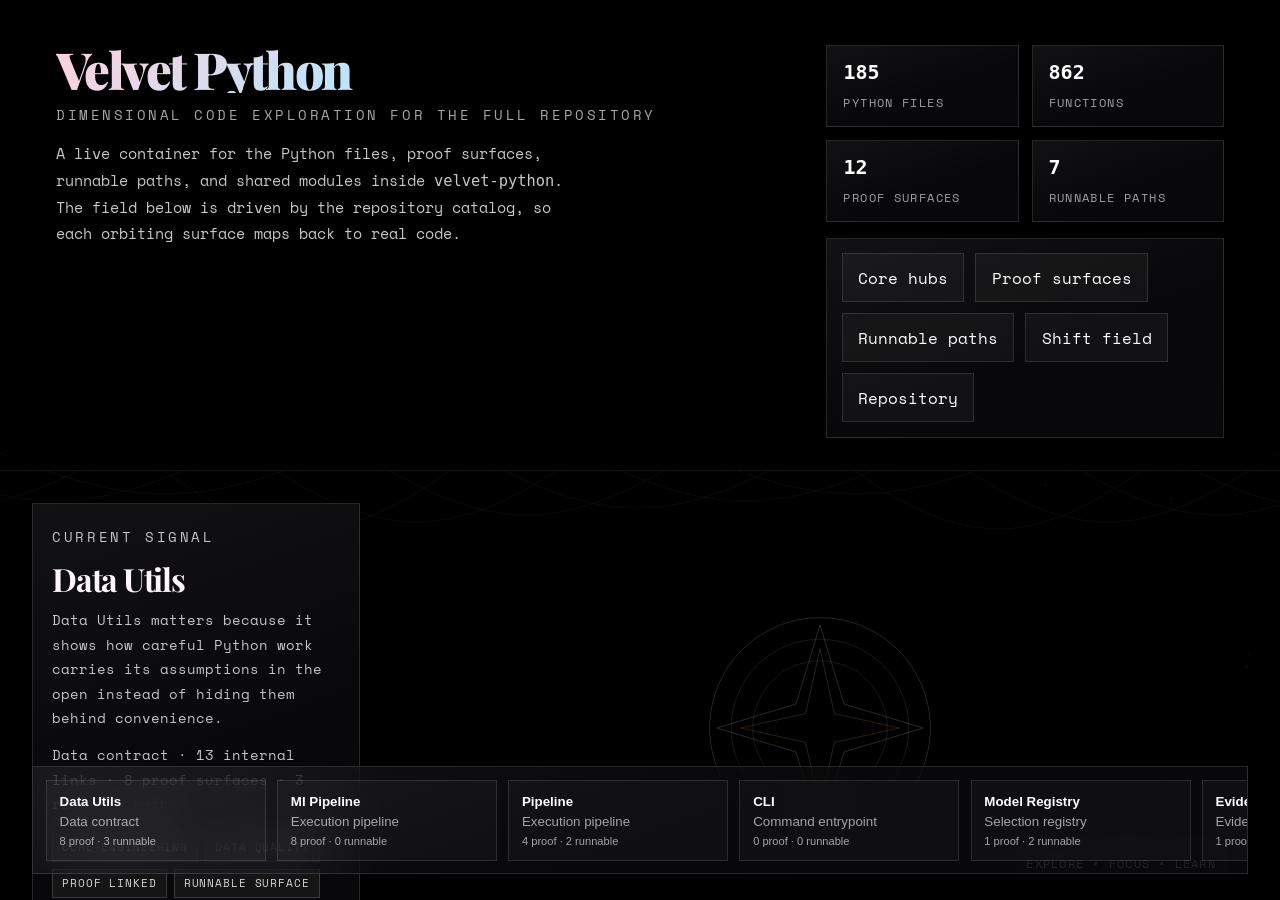
==== commit 13ac4b93: "Wire dimensional atlas to the real repository catalog" ====
--- a/docs/index.html
+++ b/docs/index.html
@@ -7,6 +7,17 @@
     <style>
         @import url('https://fonts.googleapis.com/css2?family=Space+Mono:wght@400;700&family=Playfair+Display:wght@700;900&display=swap');
 
+        :root {
+            --rose: #ffd1dc;
+            --cyan: #b4e7ff;
+            --tangerine: #ffb347;
+            --lavender: #cdbbff;
+            --text-soft: rgba(255, 255, 255, 0.66);
+            --panel: rgba(8, 8, 14, 0.38);
+            --panel-strong: rgba(14, 16, 28, 0.8);
+            --border: rgba(255, 255, 255, 0.12);
+        }
+
         * {
             margin: 0;
             padding: 0;
@@ -28,8 +39,7 @@
 
         canvas#bgCanvas {
             position: fixed;
-            top: 0;
-            left: 0;
+            inset: 0;
             width: 100%;
             height: 100%;
             z-index: 0;
@@ -37,10 +47,7 @@
 
         .content {
             position: fixed;
-            top: 0;
-            left: 0;
-            width: 100%;
-            height: 100%;
+            inset: 0;
             z-index: 1;
             display: flex;
             flex-direction: column;
@@ -48,20 +55,23 @@
         }
 
         header {
-            padding: 3rem 4rem;
-            border-bottom: 1px solid rgba(255, 255, 255, 0.1);
+            display: grid;
+            grid-template-columns: minmax(0, 1.3fr) minmax(320px, 0.7fr);
+            gap: 2rem;
+            padding: 2.8rem 3.5rem 2rem;
+            border-bottom: 1px solid rgba(255, 255, 255, 0.08);
             backdrop-filter: blur(40px);
-            background: rgba(0, 0, 0, 0.3);
+            background: rgba(0, 0, 0, 0.24);
         }
 
         h1 {
             font-family: 'Playfair Display', serif;
-            font-size: 3.5rem;
+            font-size: clamp(2.8rem, 4vw, 4.6rem);
             font-weight: 900;
-            letter-spacing: -0.04em;
-            line-height: 1;
-            margin-bottom: 0.5rem;
-            background: linear-gradient(135deg, #ffd1dc 0%, #b4e7ff 50%, #ffb347 100%);
+            letter-spacing: -0.05em;
+            line-height: 0.95;
+            margin-bottom: 0.65rem;
+            background: linear-gradient(135deg, var(--rose) 0%, var(--cyan) 48%, var(--tangerine) 100%);
             -webkit-background-clip: text;
             -webkit-text-fill-color: transparent;
             background-clip: text;
@@ -70,40 +80,227 @@
 
         @keyframes gradient-shift {
             0%, 100% { filter: hue-rotate(0deg); }
-            50% { filter: hue-rotate(20deg); }
+            50% { filter: hue-rotate(18deg); }
         }
 
         .subtitle {
-            font-size: 0.9rem;
-            letter-spacing: 0.15em;
+            font-size: 0.88rem;
+            letter-spacing: 0.18em;
             text-transform: uppercase;
-            color: rgba(255, 255, 255, 0.6);
+            color: var(--text-soft);
             font-weight: 400;
+            margin-bottom: 1rem;
+        }
+
+        .intro-copy {
+            max-width: 58ch;
+            color: rgba(255, 255, 255, 0.78);
+            line-height: 1.75;
+            font-size: 0.96rem;
+        }
+
+        .header-side {
+            align-self: end;
+            display: grid;
+            gap: 1rem;
+        }
+
+        .repo-stats {
+            display: grid;
+            grid-template-columns: repeat(2, minmax(0, 1fr));
+            gap: 0.8rem;
+        }
+
+        .stat-chip,
+        .field-note,
+        .command-ribbon,
+        .signal-tape {
+            border: 1px solid var(--border);
+            background: linear-gradient(160deg, rgba(255,255,255,0.06), rgba(255,255,255,0.02) 56%), var(--panel);
+            backdrop-filter: blur(22px);
+        }
+
+        .stat-chip {
+            padding: 0.9rem 1rem;
+            min-height: 82px;
+            display: flex;
+            flex-direction: column;
+            justify-content: space-between;
+        }
+
+        .stat-chip strong {
+            font-size: 1.25rem;
+            color: #ffffff;
+        }
+
+        .stat-chip span {
+            font-size: 0.72rem;
+            text-transform: uppercase;
+            letter-spacing: 0.12em;
+            color: rgba(255, 255, 255, 0.62);
+        }
+
+        .command-ribbon {
+            display: flex;
+            flex-wrap: wrap;
+            gap: 0.7rem;
+            padding: 0.9rem;
+        }
+
+        .command-ribbon button,
+        .command-ribbon a,
+        .modal-link {
+            appearance: none;
+            border: 1px solid rgba(255,255,255,0.12);
+            background: rgba(255,255,255,0.04);
+            color: #ffffff;
+            text-decoration: none;
+            font: inherit;
+            padding: 0.72rem 0.95rem;
+            cursor: pointer;
+            transition: transform 0.25s ease, background 0.25s ease, border-color 0.25s ease;
+        }
+
+        .command-ribbon button:hover,
+        .command-ribbon a:hover,
+        .modal-link:hover {
+            transform: translateY(-1px);
+            background: rgba(255,255,255,0.09);
+            border-color: rgba(255,255,255,0.22);
+        }
+
+        .command-ribbon button.active {
+            background: linear-gradient(135deg, rgba(255,209,220,0.14), rgba(180,231,255,0.12));
+            border-color: rgba(180,231,255,0.28);
         }
 
         .exploration-space {
             flex: 1;
             position: relative;
             overflow: hidden;
+            display: grid;
+            grid-template-columns: minmax(280px, 360px) 1fr;
+            align-items: stretch;
+        }
+
+        .field-note {
+            position: relative;
+            z-index: 2;
+            margin: 2rem 0 2rem 2rem;
+            padding: 1.35rem 1.2rem 1.15rem;
+            align-self: start;
+            max-width: 360px;
+        }
+
+        .field-note h2 {
+            font-family: 'Playfair Display', serif;
+            font-size: 2rem;
+            letter-spacing: -0.04em;
+            line-height: 1.02;
+            margin-bottom: 0.8rem;
+            color: #fff7fb;
+        }
+
+        .field-kicker {
+            font-size: 0.75rem;
+            letter-spacing: 0.18em;
+            text-transform: uppercase;
+            color: rgba(255, 255, 255, 0.56);
+            margin-bottom: 0.8rem;
+        }
+
+        .field-note p {
+            color: rgba(255, 255, 255, 0.76);
+            line-height: 1.7;
+            font-size: 0.9rem;
+        }
+
+        .field-systems {
+            margin-top: 0.8rem;
+            color: rgba(180, 231, 255, 0.84);
+        }
+
+        .field-tags {
+            display: flex;
+            flex-wrap: wrap;
+            gap: 0.45rem;
+            margin-top: 1rem;
+        }
+
+        .field-tags span,
+        .modal-tag,
+        .path-list span {
+            display: inline-flex;
+            align-items: center;
+            padding: 0.34rem 0.56rem;
+            border: 1px solid rgba(255, 255, 255, 0.16);
+            background: rgba(255,255,255,0.05);
+            font-size: 0.68rem;
+            letter-spacing: 0.08em;
+            text-transform: uppercase;
+            color: rgba(255,255,255,0.82);
+        }
+
+        .signal-tape {
+            position: absolute;
+            left: 2rem;
+            right: 2rem;
+            bottom: 1.6rem;
+            z-index: 2;
+            display: flex;
+            gap: 0.7rem;
+            padding: 0.8rem;
+            overflow-x: auto;
+        }
+
+        .signal-token {
+            min-width: 220px;
+            border: 1px solid rgba(255,255,255,0.12);
+            background: rgba(255,255,255,0.03);
+            color: #ffffff;
+            text-align: left;
+            padding: 0.8rem;
+            cursor: pointer;
+        }
+
+        .signal-token strong,
+        .signal-token span,
+        .signal-token small {
+            display: block;
+        }
+
+        .signal-token span,
+        .signal-token small {
+            margin-top: 0.34rem;
+            color: rgba(255,255,255,0.62);
+        }
+
+        .visual-stage {
+            position: relative;
             display: flex;
             align-items: center;
             justify-content: center;
+            min-height: 100%;
         }
 
         .node-cluster {
-            position: absolute;
-            width: 600px;
-            height: 600px;
+            position: relative;
+            width: min(720px, 76vw);
+            height: min(720px, 76vw);
+            max-width: 720px;
+            max-height: 720px;
             perspective: 1200px;
         }
 
         .node {
             position: absolute;
-            width: 120px;
-            height: 120px;
+            left: 50%;
+            top: 50%;
             cursor: pointer;
-            transition: all 0.6s cubic-bezier(0.4, 0, 0.2, 1);
+            transition: box-shadow 0.3s ease;
             transform-style: preserve-3d;
+            background: transparent;
+            border: none;
         }
 
         .node-inner {
@@ -114,8 +311,9 @@
             transition: transform 0.8s cubic-bezier(0.4, 0, 0.2, 1);
         }
 
-        .node:hover .node-inner {
-            transform: rotateY(180deg);
+        .node:hover .node-inner,
+        .node:focus-visible .node-inner {
+            transform: scale(1.06) rotateY(180deg);
         }
 
         .node-front, .node-back {
@@ -127,66 +325,51 @@
             flex-direction: column;
             align-items: center;
             justify-content: center;
-            border: 1px solid rgba(255, 255, 255, 0.2);
-            background: rgba(255, 255, 255, 0.02);
-            backdrop-filter: blur(20px);
-            border-radius: 8px;
+            border: 1px solid rgba(255, 255, 255, 0.18);
+            background: rgba(255, 255, 255, 0.03);
+            backdrop-filter: blur(18px);
             overflow: hidden;
+            padding: 0.9rem;
+            text-align: center;
         }
 
         .node-back {
             transform: rotateY(180deg);
             background: rgba(255, 255, 255, 0.08);
-            border-color: rgba(255, 255, 255, 0.4);
+            border-color: rgba(255, 255, 255, 0.34);
         }
 
         .node-label {
-            font-size: 0.75rem;
-            text-align: center;
-            letter-spacing: 0.1em;
+            font-size: 0.72rem;
+            letter-spacing: 0.08em;
             text-transform: uppercase;
-            line-height: 1.2;
-            opacity: 0.9;
+            line-height: 1.25;
+            opacity: 0.92;
+            word-break: break-word;
         }
 
         .node-info {
-            font-size: 0.7rem;
-            text-align: center;
-            opacity: 0.7;
-            line-height: 1.4;
-        }
-
-        @keyframes orbit {
-            0% { transform: rotateZ(0deg) translateX(200px) rotateZ(0deg); }
-            100% { transform: rotateZ(360deg) translateX(200px) rotateZ(-360deg); }
-        }
-
-        .node:nth-child(1) { animation: orbit 20s linear infinite; }
-        .node:nth-child(2) { animation: orbit 22s linear infinite reverse; animation-delay: -5s; }
-        .node:nth-child(3) { animation: orbit 24s linear infinite; animation-delay: -10s; }
-        .node:nth-child(4) { animation: orbit 26s linear infinite reverse; animation-delay: -8s; }
-        .node:nth-child(5) { animation: orbit 25s linear infinite; animation-delay: -12s; }
-        .node:nth-child(6) { animation: orbit 23s linear infinite reverse; animation-delay: -3s; }
-
-        .node:hover {
-            z-index: 100;
-            transform: scale(1.3);
+            margin-top: 0.42rem;
+            font-size: 0.67rem;
+            opacity: 0.72;
+            line-height: 1.45;
         }
 
         .mandala {
             position: absolute;
-            width: 200px;
-            height: 200px;
+            width: 240px;
+            height: 240px;
             top: 50%;
             left: 50%;
             transform: translate(-50%, -50%);
-            z-index: 5;
+            z-index: 1;
+            pointer-events: none;
         }
 
         .mandala svg {
             width: 100%;
             height: 100%;
-            filter: drop-shadow(0 0 20px rgba(255, 255, 255, 0.2));
+            filter: drop-shadow(0 0 20px rgba(255, 255, 255, 0.16));
             animation: rotate-mandala 30s linear infinite;
         }
 
@@ -195,19 +378,32 @@
             100% { transform: rotate(360deg); }
         }
 
+        .scroll-indicator {
+            position: absolute;
+            bottom: 7rem;
+            right: 5vw;
+            font-size: 0.78rem;
+            letter-spacing: 0.1em;
+            animation: pulse-text 2s ease-in-out infinite;
+            pointer-events: none;
+            color: rgba(255,255,255,0.48);
+        }
+
+        @keyframes pulse-text {
+            0%, 100% { opacity: 0.48; }
+            50% { opacity: 1; }
+        }
+
         .modal {
             display: none;
             position: fixed;
-            top: 0;
-            left: 0;
-            width: 100%;
-            height: 100%;
-            background: rgba(0, 0, 0, 0.9);
+            inset: 0;
+            background: rgba(0, 0, 0, 0.88);
             backdrop-filter: blur(20px);
             z-index: 1000;
             align-items: center;
             justify-content: center;
-            animation: fade-in 0.4s ease;
+            animation: fade-in 0.35s ease;
         }
 
         @keyframes fade-in {
@@ -220,83 +416,57 @@
         }
 
         .modal-panel {
-            width: 90%;
-            max-width: 900px;
-            height: 80vh;
-            background: linear-gradient(135deg, rgba(50, 50, 60, 0.9), rgba(30, 30, 40, 0.95));
-            border: 1px solid rgba(255, 200, 200, 0.2);
+            width: min(1180px, calc(100% - 48px));
+            height: min(84vh, 880px);
+            background: linear-gradient(135deg, rgba(20, 20, 28, 0.94), rgba(8, 8, 12, 0.98));
+            border: 1px solid rgba(255, 255, 255, 0.12);
             overflow: hidden;
-            display: flex;
-            animation: panel-rise 0.6s cubic-bezier(0.34, 1.56, 0.64, 1);
-        }
-
-        @keyframes panel-rise {
-            from {
-                opacity: 0;
-                transform: translateY(60px);
-            }
-            to {
-                opacity: 1;
-                transform: translateY(0);
-            }
+            display: grid;
+            grid-template-columns: minmax(260px, 0.34fr) minmax(0, 0.66fr);
+            position: relative;
         }
 
         .modal-sidebar {
-            width: 30%;
-            background: rgba(0, 0, 0, 0.4);
-            border-right: 1px solid rgba(255, 255, 255, 0.1);
-            padding: 3rem 2rem;
+            background: rgba(255, 255, 255, 0.02);
+            border-right: 1px solid rgba(255, 255, 255, 0.08);
+            padding: 2.4rem 1.8rem 2.1rem;
             overflow-y: auto;
-            display: flex;
-            flex-direction: column;
         }
 
         .modal-main {
-            flex: 1;
-            padding: 3rem;
+            padding: 2.5rem 2.3rem 2.2rem;
             overflow-y: auto;
             position: relative;
-        }
-
-        .modal-main::before {
-            content: '';
-            position: absolute;
-            top: 0;
-            left: 0;
-            width: 2px;
-            height: 100%;
-            background: linear-gradient(180deg, rgba(255, 200, 200, 0.5), transparent);
         }
 
         .modal-title {
             font-family: 'Playfair Display', serif;
-            font-size: 2.5rem;
-            margin-bottom: 2rem;
-            line-height: 1.2;
+            font-size: 2.4rem;
+            margin-bottom: 1rem;
+            line-height: 1.12;
         }
 
         .modal-code {
-            background: rgba(0, 0, 0, 0.6);
-            border-left: 3px solid rgba(255, 200, 200, 0.5);
-            padding: 1.5rem;
-            margin: 1.5rem 0;
-            font-size: 0.85rem;
+            background: rgba(0, 0, 0, 0.56);
+            border-left: 3px solid rgba(180, 231, 255, 0.42);
+            padding: 1.15rem 1.2rem;
+            margin: 1rem 0 1.4rem;
+            font-size: 0.82rem;
             overflow-x: auto;
-            line-height: 1.6;
-            color: #b4e7ff;
+            line-height: 1.65;
+            color: var(--cyan);
             white-space: pre-wrap;
         }
 
         .modal-close {
             position: absolute;
-            top: 2rem;
-            right: 2rem;
+            top: 1rem;
+            right: 1.2rem;
             background: none;
             border: none;
-            color: rgba(255, 255, 255, 0.6);
+            color: rgba(255, 255, 255, 0.66);
             font-size: 2rem;
             cursor: pointer;
-            transition: color 0.3s ease;
             z-index: 10;
         }
 
@@ -305,64 +475,84 @@
         }
 
         .modal-sidebar h3 {
-            font-size: 0.8rem;
+            font-size: 0.76rem;
             text-transform: uppercase;
-            letter-spacing: 0.15em;
-            margin: 2rem 0 1rem;
-            opacity: 0.7;
+            letter-spacing: 0.16em;
+            margin: 1.6rem 0 0.8rem;
+            opacity: 0.68;
         }
 
         .modal-sidebar p {
-            font-size: 0.9rem;
-            line-height: 1.6;
-            opacity: 0.8;
-            margin-bottom: 0.8rem;
-        }
-
-        .modal-tag {
-            display: inline-block;
-            padding: 0.4rem 0.8rem;
-            background: rgba(255, 200, 200, 0.1);
-            border: 1px solid rgba(255, 200, 200, 0.3);
-            font-size: 0.7rem;
-            margin: 0.3rem 0.3rem 0 0;
-            text-transform: uppercase;
-            letter-spacing: 0.05em;
-        }
-
-        .scroll-indicator {
-            position: absolute;
-            bottom: 2rem;
-            left: 50%;
-            transform: translateX(-50%);
-            font-size: 0.8rem;
-            letter-spacing: 0.1em;
-            animation: pulse-text 2s ease-in-out infinite;
-            pointer-events: none;
-        }
-
-        @keyframes pulse-text {
-            0%, 100% { opacity: 0.5; }
-            50% { opacity: 1; }
-        }
-
-        @media (max-width: 1024px) {
-            h1 { font-size: 2.5rem; }
-            .node { width: 100px; height: 100px; }
-            .modal-panel { flex-direction: column; }
-            .modal-sidebar { width: 100%; border-right: none; border-bottom: 1px solid rgba(255, 255, 255, 0.1); }
-        }
-
-        @media (max-width: 768px) {
-            header { padding: 2rem; }
-            h1 { font-size: 1.8rem; }
-            .exploration-space { padding: 2rem; }
-            .modal-panel { width: 95%; height: 90vh; }
-            .modal-main { padding: 2rem; }
+            font-size: 0.88rem;
+            line-height: 1.65;
+            opacity: 0.84;
+            margin-bottom: 0.45rem;
+        }
+
+        .path-list {
+            display: flex;
+            flex-wrap: wrap;
+            gap: 0.5rem;
+            margin-bottom: 0.75rem;
+        }
+
+        .empty-line {
+            color: rgba(255,255,255,0.58);
+            margin-bottom: 0.85rem;
+            line-height: 1.65;
+        }
+
+        @media (max-width: 1120px) {
+            header {
+                grid-template-columns: 1fr;
+                padding: 2.4rem 2rem 1.6rem;
+            }
+
+            .exploration-space {
+                grid-template-columns: 1fr;
+            }
+
+            .field-note {
+                margin: 1.25rem 1.25rem 0;
+                max-width: none;
+            }
+
+            .signal-tape {
+                left: 1.25rem;
+                right: 1.25rem;
+                bottom: 1.2rem;
+            }
+
+            .visual-stage {
+                min-height: 560px;
+            }
+        }
+
+        @media (max-width: 820px) {
+            .modal-panel {
+                grid-template-columns: 1fr;
+                height: min(92vh, 980px);
+            }
+
+            .modal-sidebar {
+                border-right: none;
+                border-bottom: 1px solid rgba(255,255,255,0.08);
+            }
+
+            .node-cluster {
+                width: min(92vw, 620px);
+                height: min(92vw, 620px);
+            }
+
+            .scroll-indicator {
+                bottom: 8.6rem;
+                right: 1.25rem;
+            }
         }
 
         ::-webkit-scrollbar {
-            width: 4px;
+            width: 6px;
+            height: 6px;
         }
 
         ::-webkit-scrollbar-track {
@@ -370,216 +560,117 @@
         }
 
         ::-webkit-scrollbar-thumb {
-            background: rgba(255, 255, 255, 0.2);
+            background: rgba(255, 255, 255, 0.18);
         }
 
         ::-webkit-scrollbar-thumb:hover {
-            background: rgba(255, 255, 255, 0.4);
+            background: rgba(255, 255, 255, 0.34);
         }
     </style>
 </head>
-<body>
-    <canvas id="bgCanvas"></canvas>
+<body data-catalog="./catalog.json">
+    <canvas id="bgCanvas" aria-hidden="true"></canvas>
 
     <div class="content">
         <header>
-            <h1>Velvet Python</h1>
-            <p class="subtitle">A Dimensional Approach to Code Understanding</p>
+            <div>
+                <h1>Velvet Python</h1>
+                <p class="subtitle">Dimensional code exploration for the full repository</p>
+                <p class="intro-copy">
+                    A live container for the Python files, proof surfaces, runnable paths, and
+                    shared modules inside <code>velvet-python</code>. The field below is driven by
+                    the repository catalog, so each orbiting surface maps back to real code.
+                </p>
+            </div>
+
+            <div class="header-side">
+                <div class="repo-stats" id="repoStats"></div>
+                <div class="command-ribbon">
+                    <button id="hubButton" type="button">Core hubs</button>
+                    <button id="proofButton" type="button">Proof surfaces</button>
+                    <button id="executionButton" type="button">Runnable paths</button>
+                    <button id="shuffleButton" type="button">Shift field</button>
+                    <a id="repoLink" href="https://github.com/Cazzy-Aporbo/velvet-python" target="_blank" rel="noreferrer">Repository</a>
+                </div>
+            </div>
         </header>
 
         <div class="exploration-space">
-            <div class="mandala" id="mandala">
-                <svg viewBox="0 0 200 200" xmlns="http://www.w3.org/2000/svg">
-                    <circle cx="100" cy="100" r="90" fill="none" stroke="rgba(255,255,255,0.3)" stroke-width="0.5"/>
-                    <circle cx="100" cy="100" r="70" fill="none" stroke="rgba(255,200,200,0.2)" stroke-width="0.5"/>
-                    <circle cx="100" cy="100" r="50" fill="none" stroke="rgba(180,231,255,0.2)" stroke-width="0.5"/>
-                    <g id="petals">
-                        <path d="M 100 100 L 100 20" stroke="rgba(255,200,200,0.3)" stroke-width="1" fill="none"/>
-                        <path d="M 100 100 L 141.4 58.6" stroke="rgba(255,200,200,0.3)" stroke-width="1" fill="none"/>
-                        <path d="M 100 100 L 180 100" stroke="rgba(255,200,200,0.3)" stroke-width="1" fill="none"/>
-                        <path d="M 100 100 L 141.4 141.4" stroke="rgba(255,200,200,0.3)" stroke-width="1" fill="none"/>
-                        <path d="M 100 100 L 100 180" stroke="rgba(255,200,200,0.3)" stroke-width="1" fill="none"/>
-                        <path d="M 100 100 L 58.6 141.4" stroke="rgba(255,200,200,0.3)" stroke-width="1" fill="none"/>
-                        <path d="M 100 100 L 20 100" stroke="rgba(255,200,200,0.3)" stroke-width="1" fill="none"/>
-                        <path d="M 100 100 L 58.6 58.6" stroke="rgba(255,200,200,0.3)" stroke-width="1" fill="none"/>
-                    </g>
-                </svg>
+            <aside class="field-note">
+                <p class="field-kicker">Current signal</p>
+                <h2 id="fieldTitle">Loading the repository field</h2>
+                <p id="fieldSummary">Pulling the strongest Python surfaces into orbit.</p>
+                <p class="field-systems" id="fieldSystems"></p>
+                <div class="field-tags" id="fieldTags"></div>
+            </aside>
+
+            <div class="visual-stage">
+                <div class="mandala" aria-hidden="true">
+                    <svg viewBox="0 0 200 200" xmlns="http://www.w3.org/2000/svg">
+                        <circle cx="100" cy="100" r="92" fill="none" stroke="rgba(255,255,255,0.24)" stroke-width="0.5"/>
+                        <circle cx="100" cy="100" r="74" fill="none" stroke="rgba(255,209,220,0.18)" stroke-width="0.5"/>
+                        <circle cx="100" cy="100" r="56" fill="none" stroke="rgba(180,231,255,0.18)" stroke-width="0.5"/>
+                        <path d="M100 14 L120 80 L186 100 L120 120 L100 186 L80 120 L14 100 L80 80 Z" fill="none" stroke="rgba(255,255,255,0.16)" stroke-width="0.8"/>
+                        <path d="M100 34 L112 88 L166 100 L112 112 L100 166 L88 112 L34 100 L88 88 Z" fill="none" stroke="rgba(255,179,71,0.18)" stroke-width="0.8"/>
+                    </svg>
+                </div>
+
+                <div class="node-cluster" id="nodeCluster" aria-live="polite"></div>
+                <div class="scroll-indicator">EXPLORE • FOCUS • LEARN</div>
             </div>
 
-            <div class="node-cluster" id="nodeCluster"></div>
-
-            <div class="scroll-indicator">EXPLORE • ROTATE • DISCOVER</div>
+            <div class="signal-tape" id="signalTape"></div>
         </div>
     </div>
 
     <div class="modal" id="modal">
         <div class="modal-panel">
-            <button class="modal-close" onclick="closeModal()">&times;</button>
+            <button class="modal-close" onclick="closeModal()" aria-label="Close details">&times;</button>
             <div class="modal-sidebar" id="modalSidebar"></div>
             <div class="modal-main" id="modalMain"></div>
         </div>
     </div>
 
     <script>
-        const canvas = document.getElementById('bgCanvas');
-        const ctx = canvas.getContext('2d');
-        let animationId;
+        const bgCanvas = document.getElementById('bgCanvas');
+        const bgContext = bgCanvas.getContext('2d');
 
         function resizeCanvas() {
-            canvas.width = window.innerWidth;
-            canvas.height = window.innerHeight;
+            bgCanvas.width = window.innerWidth;
+            bgCanvas.height = window.innerHeight;
+        }
+
+        function drawBackground(time) {
+            bgContext.fillStyle = '#000000';
+            bgContext.fillRect(0, 0, bgCanvas.width, bgCanvas.height);
+
+            bgContext.strokeStyle = 'rgba(255, 200, 200, 0.045)';
+            bgContext.lineWidth = 1;
+
+            for (let band = 0; band < 6; band += 1) {
+                bgContext.beginPath();
+                for (let x = 0; x < bgCanvas.width; x += 18) {
+                    const y = bgCanvas.height / 2 + Math.sin((x + time * 0.45) / 110 + band) * (44 + band * 7);
+                    if (x === 0) bgContext.moveTo(x, y);
+                    else bgContext.lineTo(x, y);
+                }
+                bgContext.stroke();
+            }
+
+            bgContext.fillStyle = 'rgba(255, 255, 255, 0.045)';
+            for (let point = 0; point < 26; point += 1) {
+                const x = (Math.sin(time * 0.00012 + point * 0.7) * bgCanvas.width * 0.48) + bgCanvas.width * 0.5;
+                const y = (Math.cos(time * 0.00018 + point * 0.48) * bgCanvas.height * 0.42) + bgCanvas.height * 0.5;
+                bgContext.fillRect(x, y, 2, 2);
+            }
+
+            requestAnimationFrame(() => drawBackground(time + 1));
         }
 
         resizeCanvas();
         window.addEventListener('resize', resizeCanvas);
-
-        function drawBackground(time) {
-            ctx.fillStyle = '#000000';
-            ctx.fillRect(0, 0, canvas.width, canvas.height);
-
-            ctx.strokeStyle = 'rgba(255, 200, 200, 0.05)';
-            ctx.lineWidth = 1;
-
-            for (let i = 0; i < 5; i++) {
-                ctx.beginPath();
-                for (let x = 0; x < canvas.width; x += 20) {
-                    const y = canvas.height / 2 + Math.sin((x + time * 0.5) / 100 + i) * 50;
-                    if (x === 0) ctx.moveTo(x, y);
-                    else ctx.lineTo(x, y);
-                }
-                ctx.stroke();
-            }
-
-            ctx.fillStyle = 'rgba(255, 255, 255, 0.05)';
-            for (let i = 0; i < 20; i++) {
-                const x = (Math.sin(time * 0.0001 + i) * canvas.width) % canvas.width;
-                const y = (Math.cos(time * 0.00015 + i * 0.5) * canvas.height) % canvas.height;
-                ctx.fillRect(x, y, 2, 2);
-            }
-
-            animationId = requestAnimationFrame(() => drawBackground(time + 1));
-        }
-
         drawBackground(0);
-
-        const files = [
-            {
-                name: 'ai.py',
-                type: 'Core Module',
-                category: 'Classification',
-                desc: 'Bayes, Rule, Cosine',
-                purpose: 'Three foundational classifiers exploring probability, logic, and similarity metrics.',
-                learnings: ['Classifier interfaces', 'Bayesian probability', 'Vector math', 'Trade-offs'],
-                usage: 'from src.ai import BayesClassifier',
-                example: 'classifier.train(texts, labels)\\npredictions = classifier.predict(new_texts)'
-            },
-            {
-                name: 'data_utils.py',
-                type: 'Core Module',
-                category: 'Data Engineering',
-                desc: 'Validation, Loading',
-                purpose: 'Deterministic data contracts. Every row validated before processing.',
-                learnings: ['Data validation', 'Integrity checking', 'Fast failure', 'Contracts'],
-                usage: 'from src.data_utils import load_dataset',
-                example: 'df = load_dataset(\"data/train.csv\")\\nvalidate_dataset(df)'
-            },
-            {
-                name: 'ml_pipeline.py',
-                type: 'Core Module',
-                category: 'Orchestration',
-                desc: 'Features, Models, Eval',
-                purpose: 'Complete ML workflow orchestration with reproducible metadata.',
-                learnings: ['Pipeline architecture', 'Feature engineering', 'Metadata tracking'],
-                usage: 'from src.ml_pipeline import run_classification_pipeline',
-                example: 'run = run_classification_pipeline(df, seed=42)'
-            },
-            {
-                name: 'run_experiments.py',
-                type: 'Script',
-                category: 'Automation',
-                desc: 'Model Sweeps, Outputs',
-                purpose: 'CLI automation for reproducible experiment runs at scale.',
-                learnings: ['CLI design', 'Experiment automation', 'Artifact management'],
-                usage: 'python scripts/run_experiments.py --epochs 10',
-                example: 'python scripts/run_experiments.py --models bayesian cosine'
-            },
-            {
-                name: 'dataset_audit.py',
-                type: 'Script',
-                category: 'Quality',
-                desc: 'Profiling, Detection',
-                purpose: 'Comprehensive dataset health analysis and anomaly detection.',
-                learnings: ['Data profiling', 'Quality signals', 'Issue detection'],
-                usage: 'python scripts/dataset_audit.py --source builtin',
-                example: 'python scripts/dataset_audit.py --write-json artifacts/audit.json'
-            },
-            {
-                name: 'tests/',
-                type: 'Test Suite',
-                category: 'Verification',
-                desc: 'Reproducibility, Edge Cases',
-                purpose: 'Comprehensive test suite ensuring robustness and reproducibility.',
-                learnings: ['Test design', 'Edge cases', 'Regression prevention'],
-                usage: 'pytest tests/ -v',
-                example: 'pytest tests/test_data_pipeline_utils.py'
-            }
-        ];
-
-        const cluster = document.getElementById('nodeCluster');
-        files.forEach((file) => {
-            const node = document.createElement('div');
-            node.className = 'node';
-            node.innerHTML = `
-                <div class="node-inner">
-                    <div class="node-front">
-                        <div class="node-label">${file.name}</div>
-                        <div class="node-info">${file.category}</div>
-                    </div>
-                    <div class="node-back">
-                        <div class="node-info">${file.type}</div>
-                        <div style="margin-top: 8px; font-size: 0.65rem; opacity: 0.7;">${file.desc}</div>
-                    </div>
-                </div>
-            `;
-            node.addEventListener('click', () => openModal(file));
-            cluster.appendChild(node);
-        });
-
-        function openModal(file) {
-            document.getElementById('modalSidebar').innerHTML = `
-                <h3>Type</h3>
-                <p>${file.type}</p>
-                <h3>Category</h3>
-                <p>${file.category}</p>
-                <h3>Key Learnings</h3>
-                <div>${file.learnings.map((item) => `<div class="modal-tag">${item}</div>`).join('')}</div>
-            `;
-
-            document.getElementById('modalMain').innerHTML = `
-                <h2 class="modal-title">${file.name}</h2>
-                <p style="font-size: 1rem; line-height: 1.8; margin-bottom: 2rem; opacity: 0.9;">${file.purpose}</p>
-
-                <h3 style="font-size: 0.9rem; text-transform: uppercase; letter-spacing: 0.1em; margin-top: 2rem; margin-bottom: 1rem; opacity: 0.7;">Usage</h3>
-                <div class="modal-code">${file.usage}</div>
-
-                <h3 style="font-size: 0.9rem; text-transform: uppercase; letter-spacing: 0.1em; margin-top: 2rem; margin-bottom: 1rem; opacity: 0.7;">Example</h3>
-                <div class="modal-code">${file.example}</div>
-            `;
-
-            document.getElementById('modal').classList.add('active');
-        }
-
-        function closeModal() {
-            document.getElementById('modal').classList.remove('active');
-        }
-
-        document.getElementById('modal').addEventListener('click', (event) => {
-            if (event.target.id === 'modal') closeModal();
-        });
-
-        document.addEventListener('keydown', (event) => {
-            if (event.key === 'Escape') closeModal();
-        });
     </script>
+    <script src="./dimensional-atlas.js" defer></script>
 </body>
 </html>
